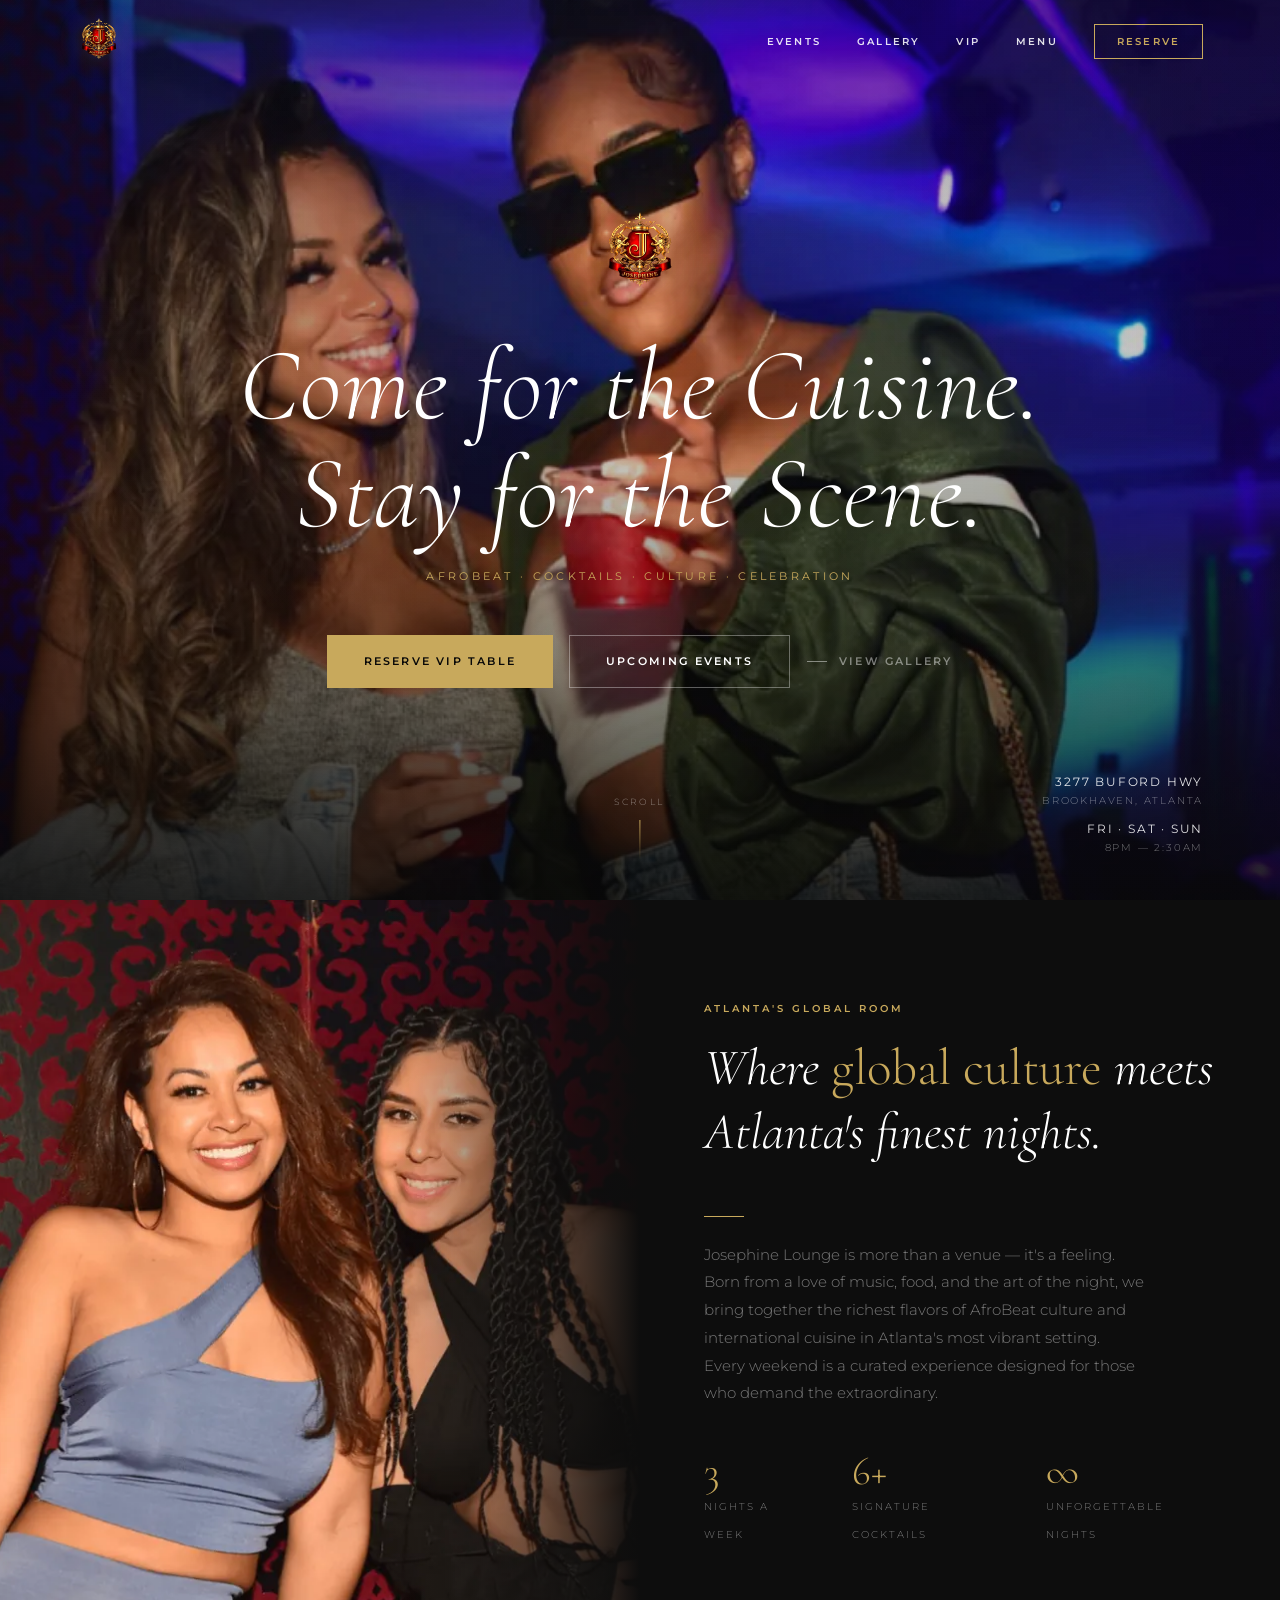
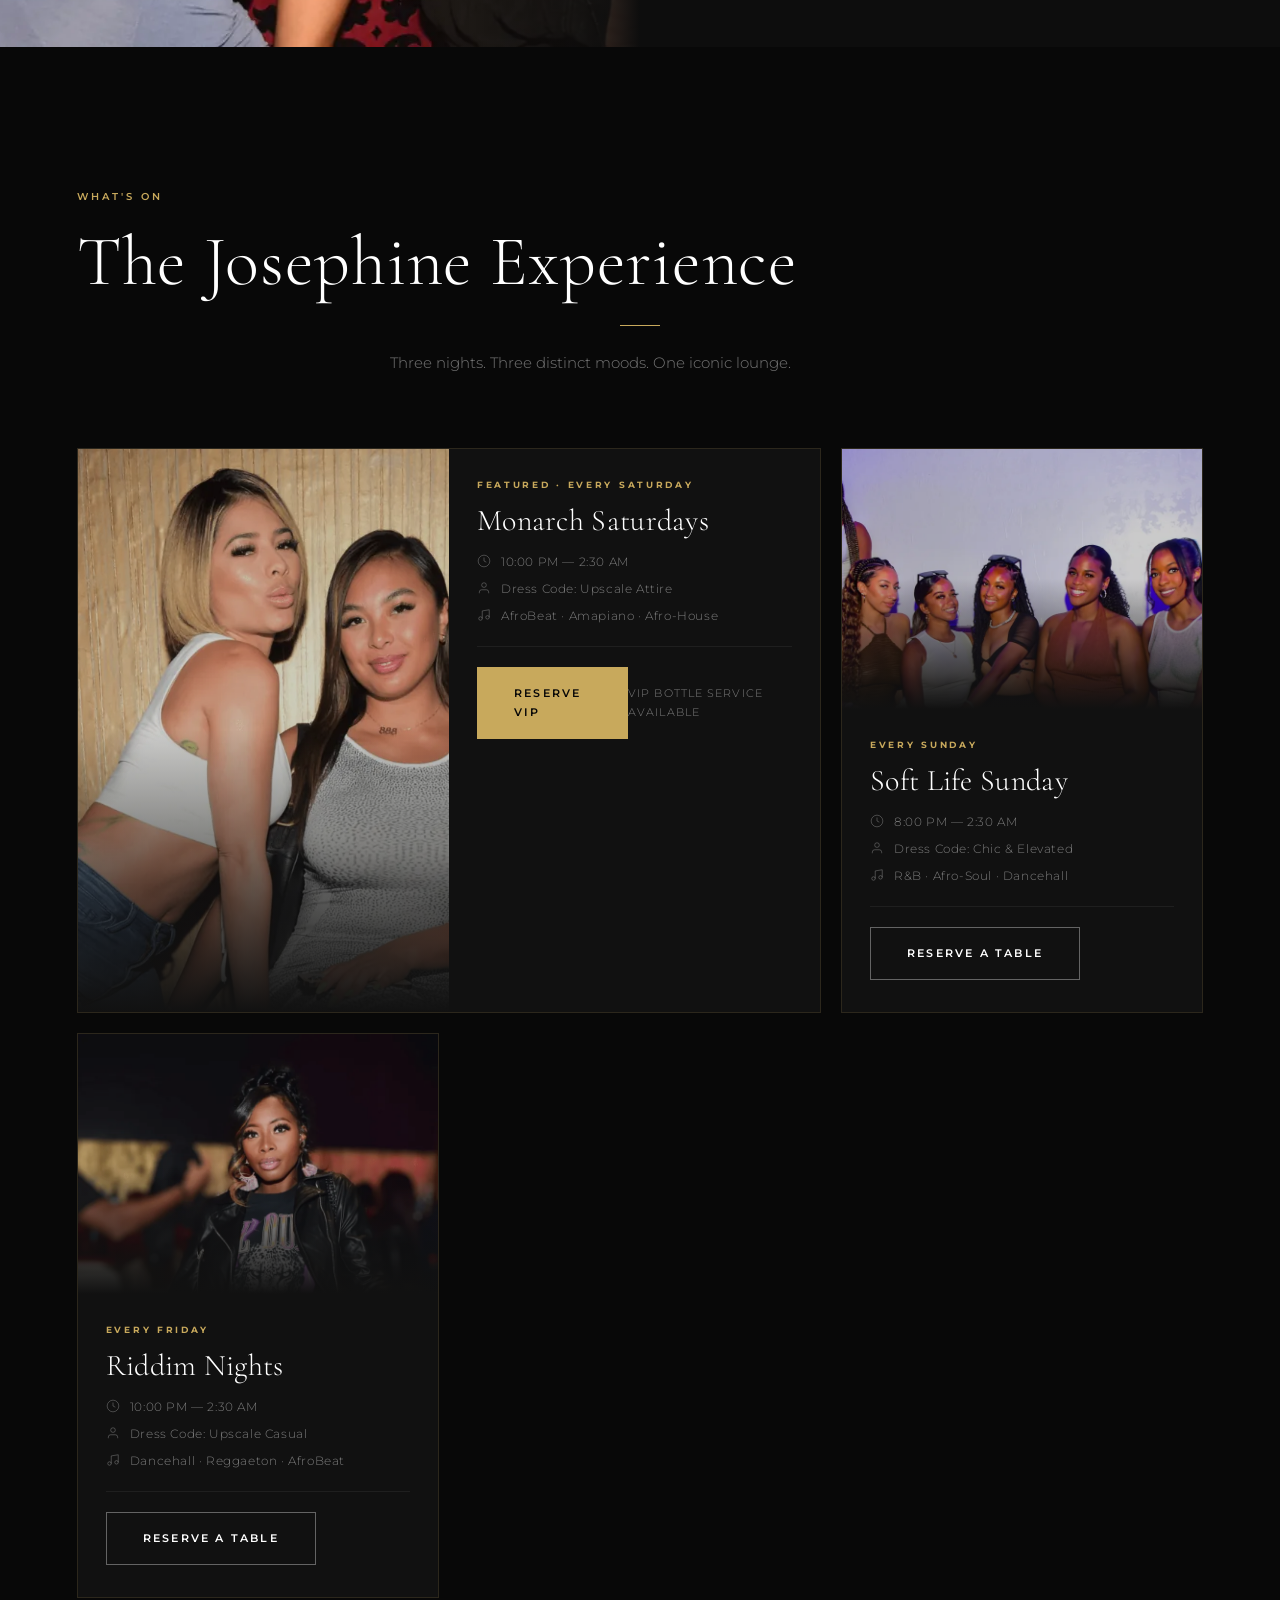
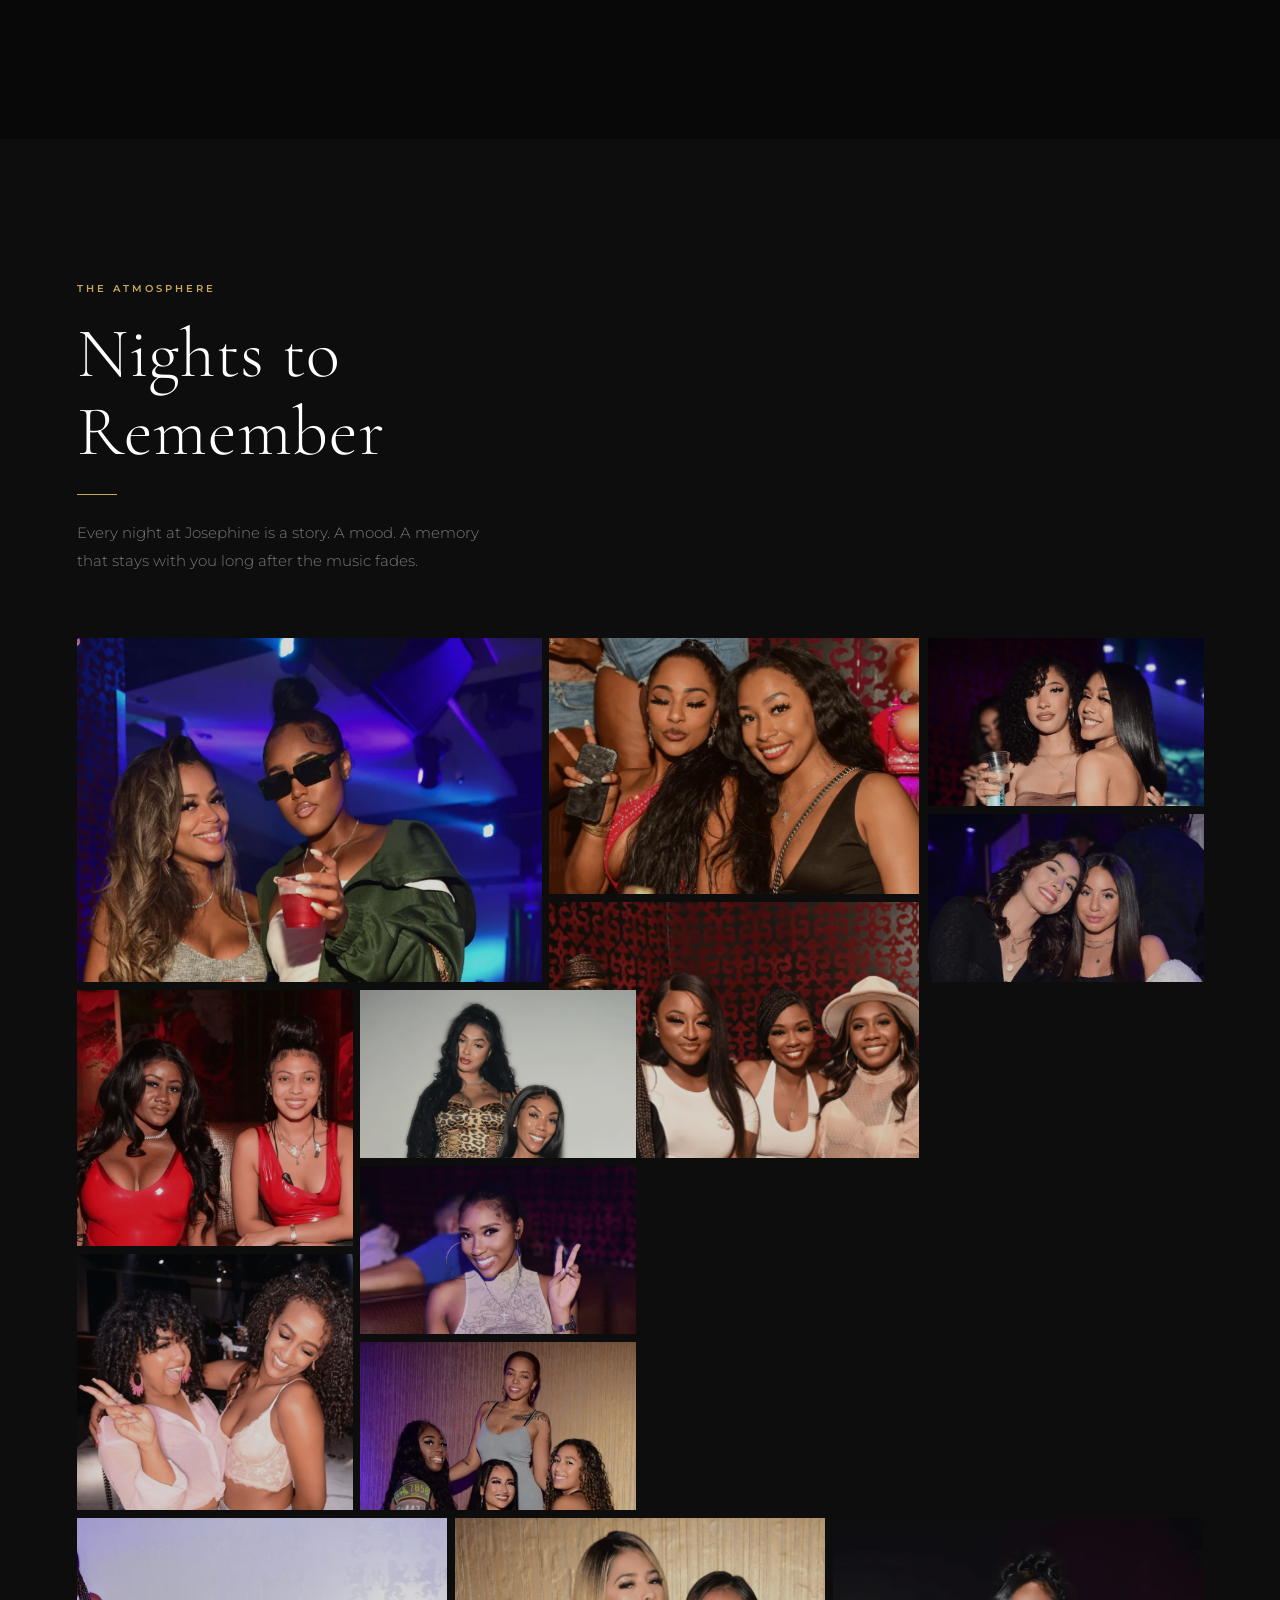
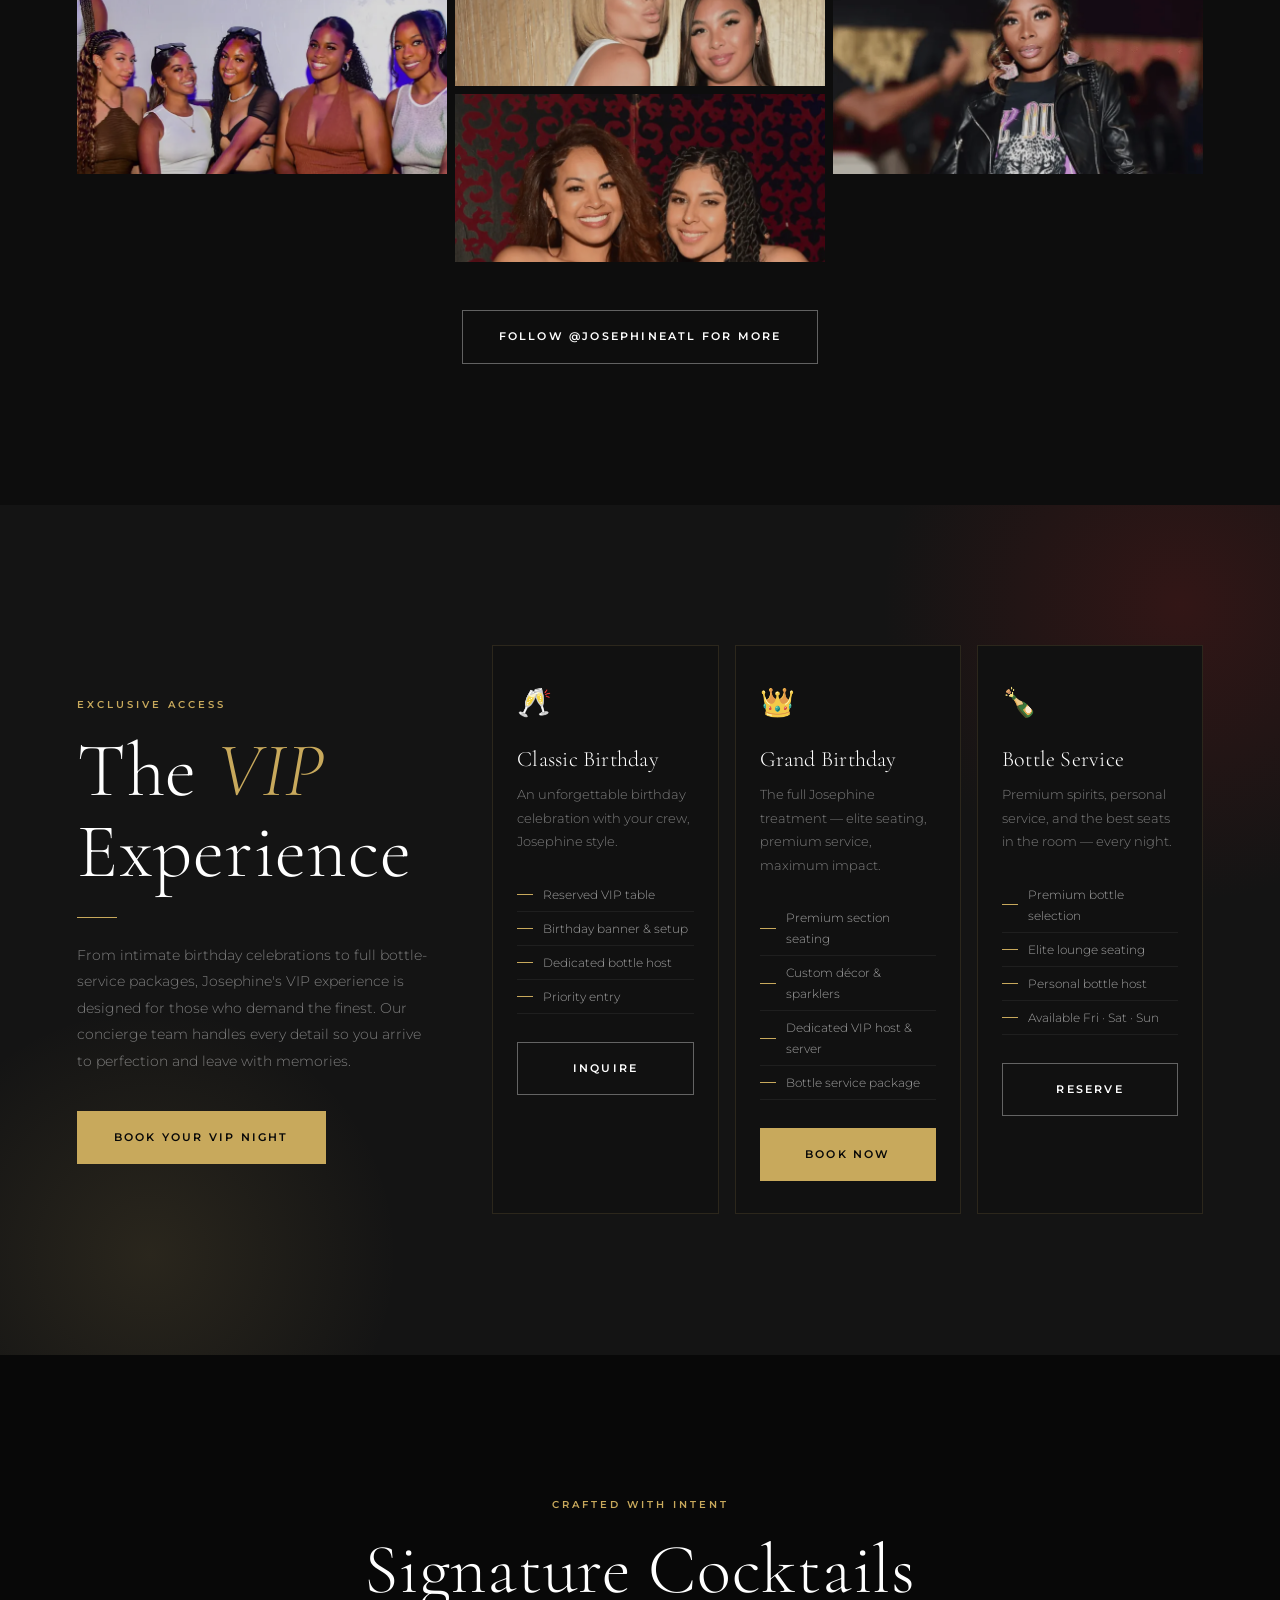
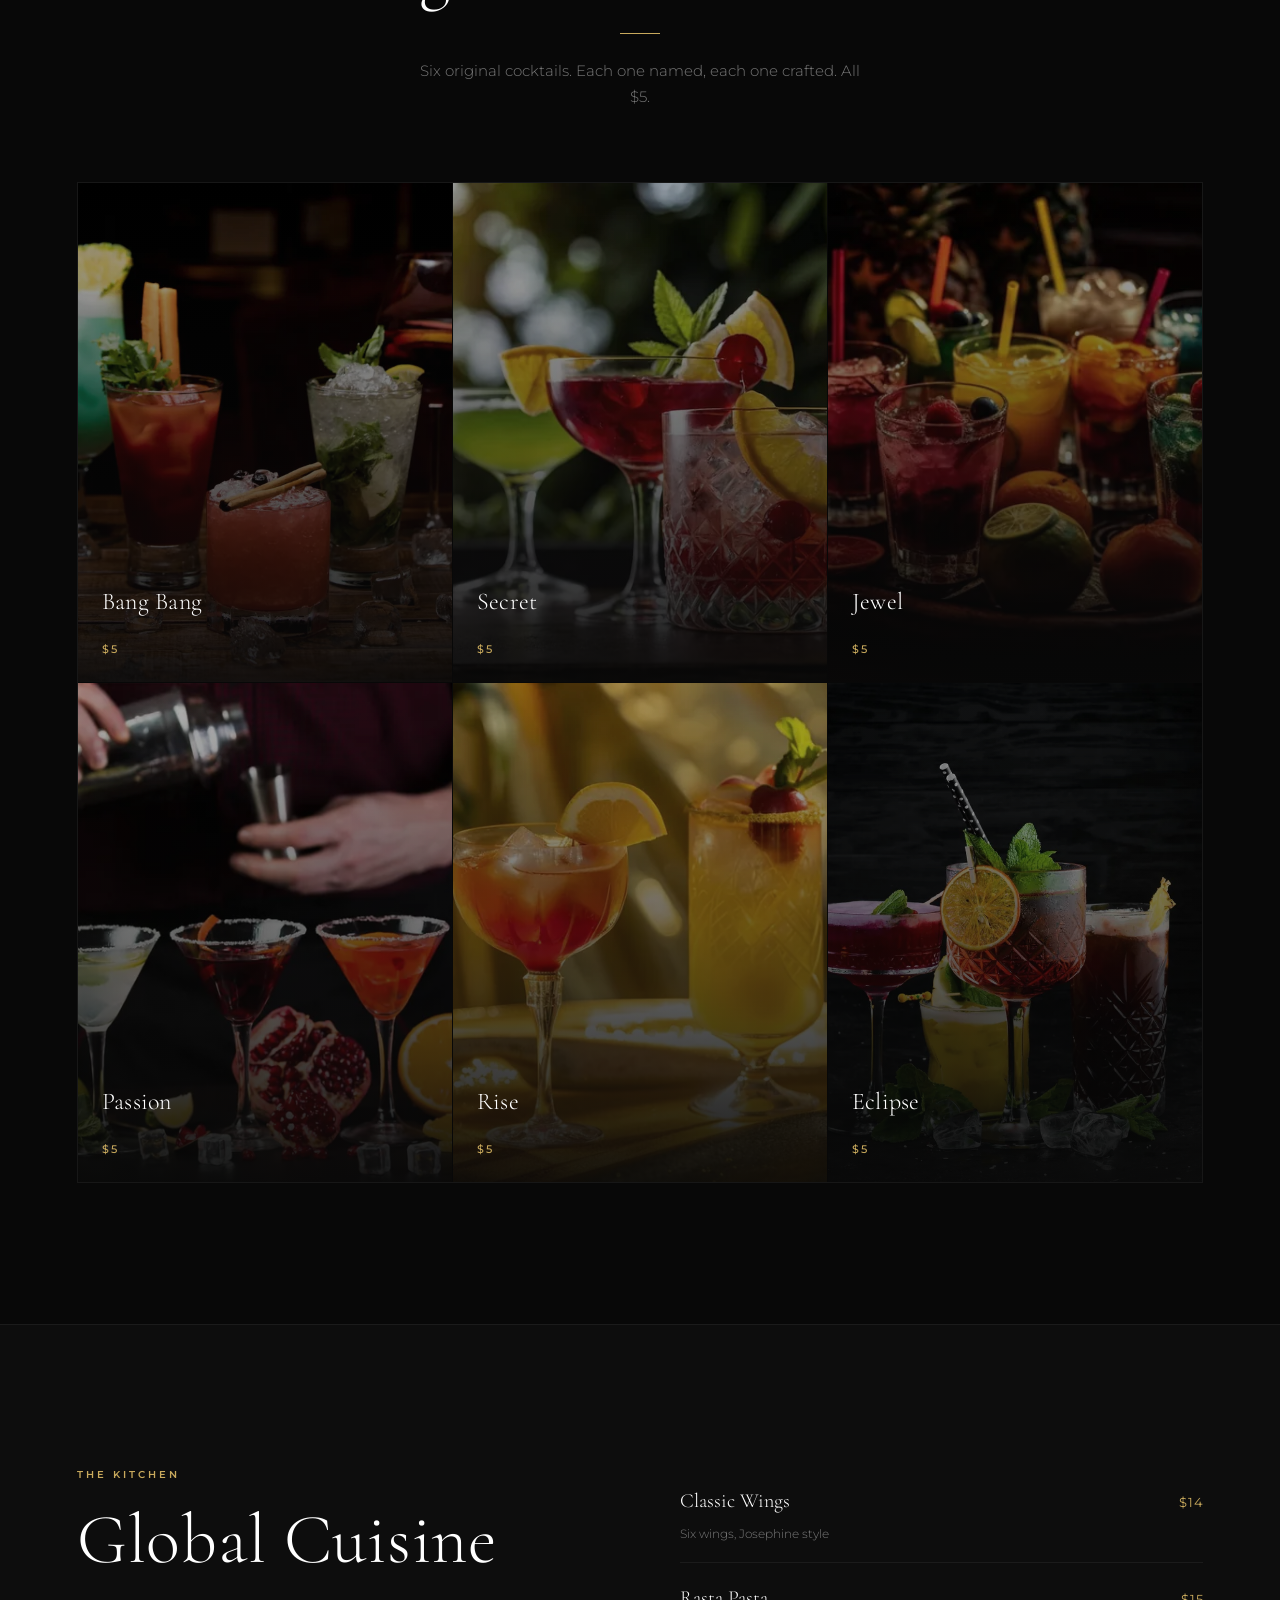
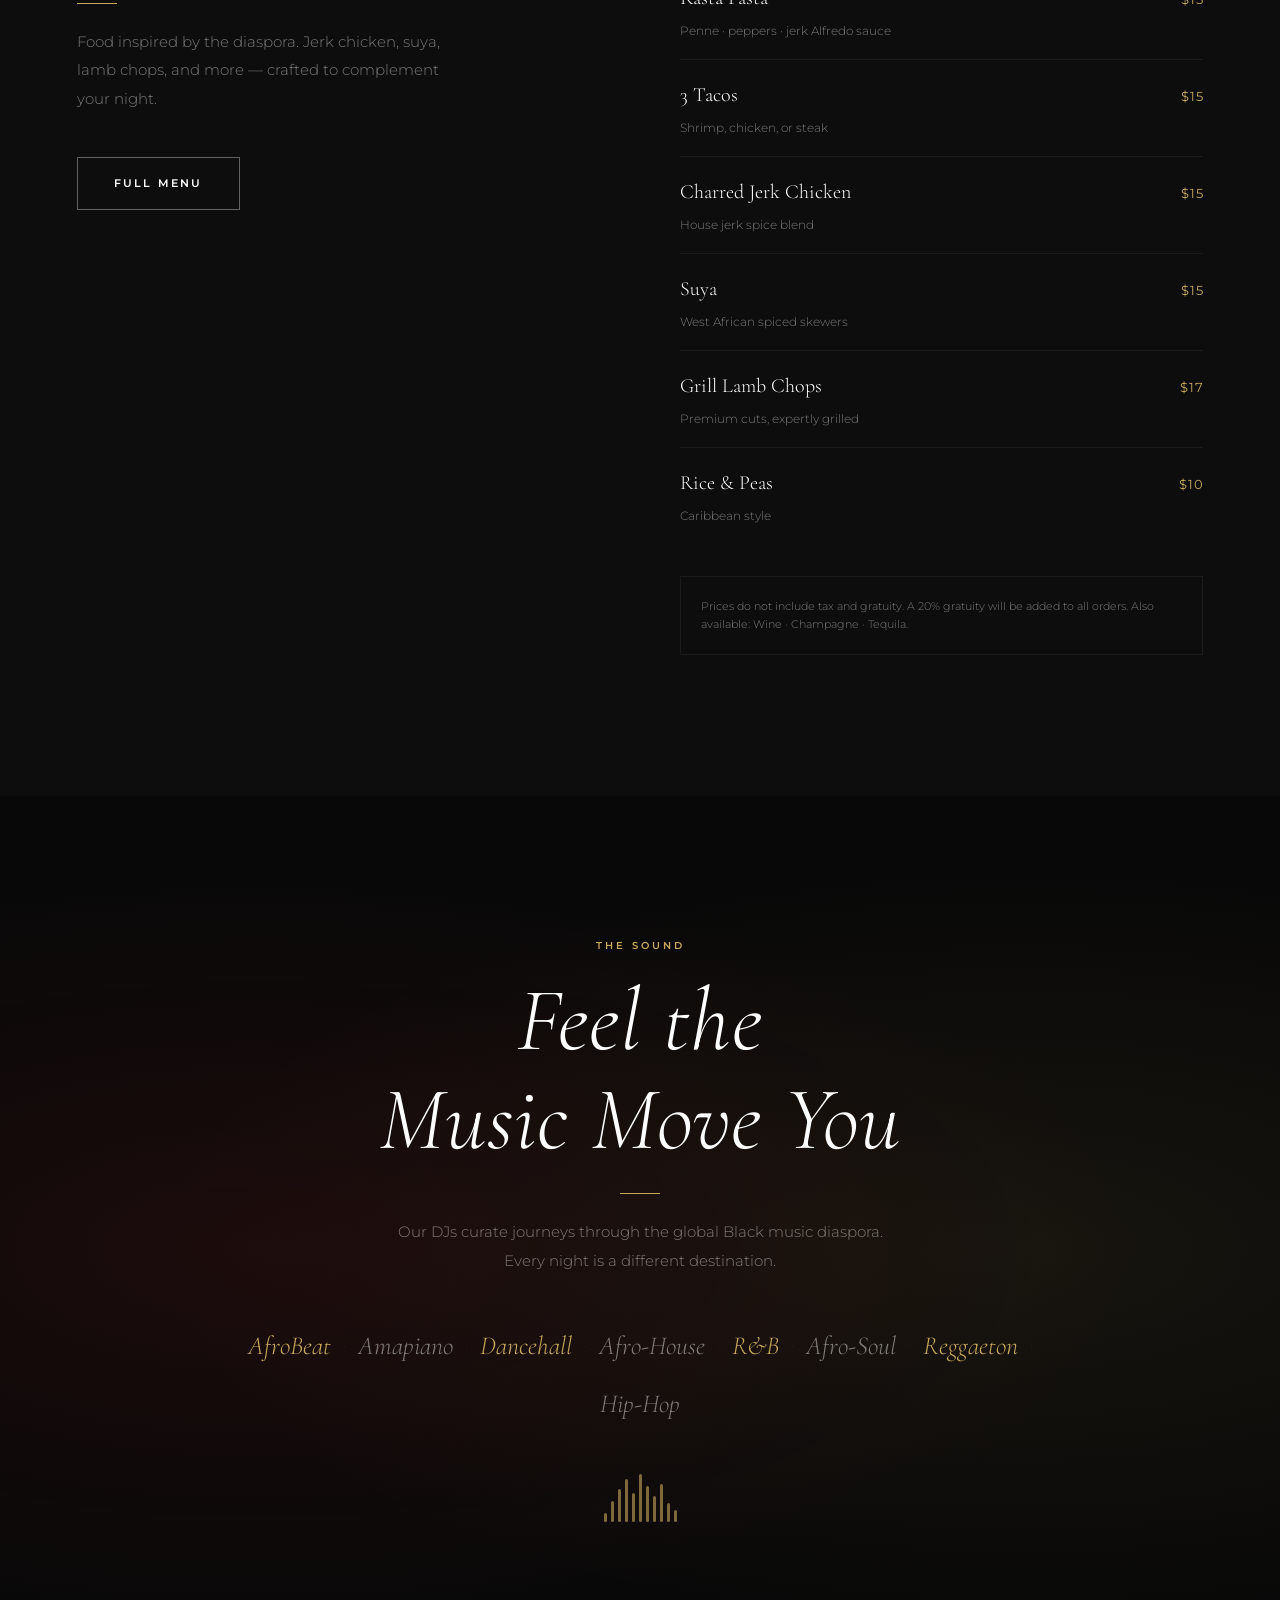
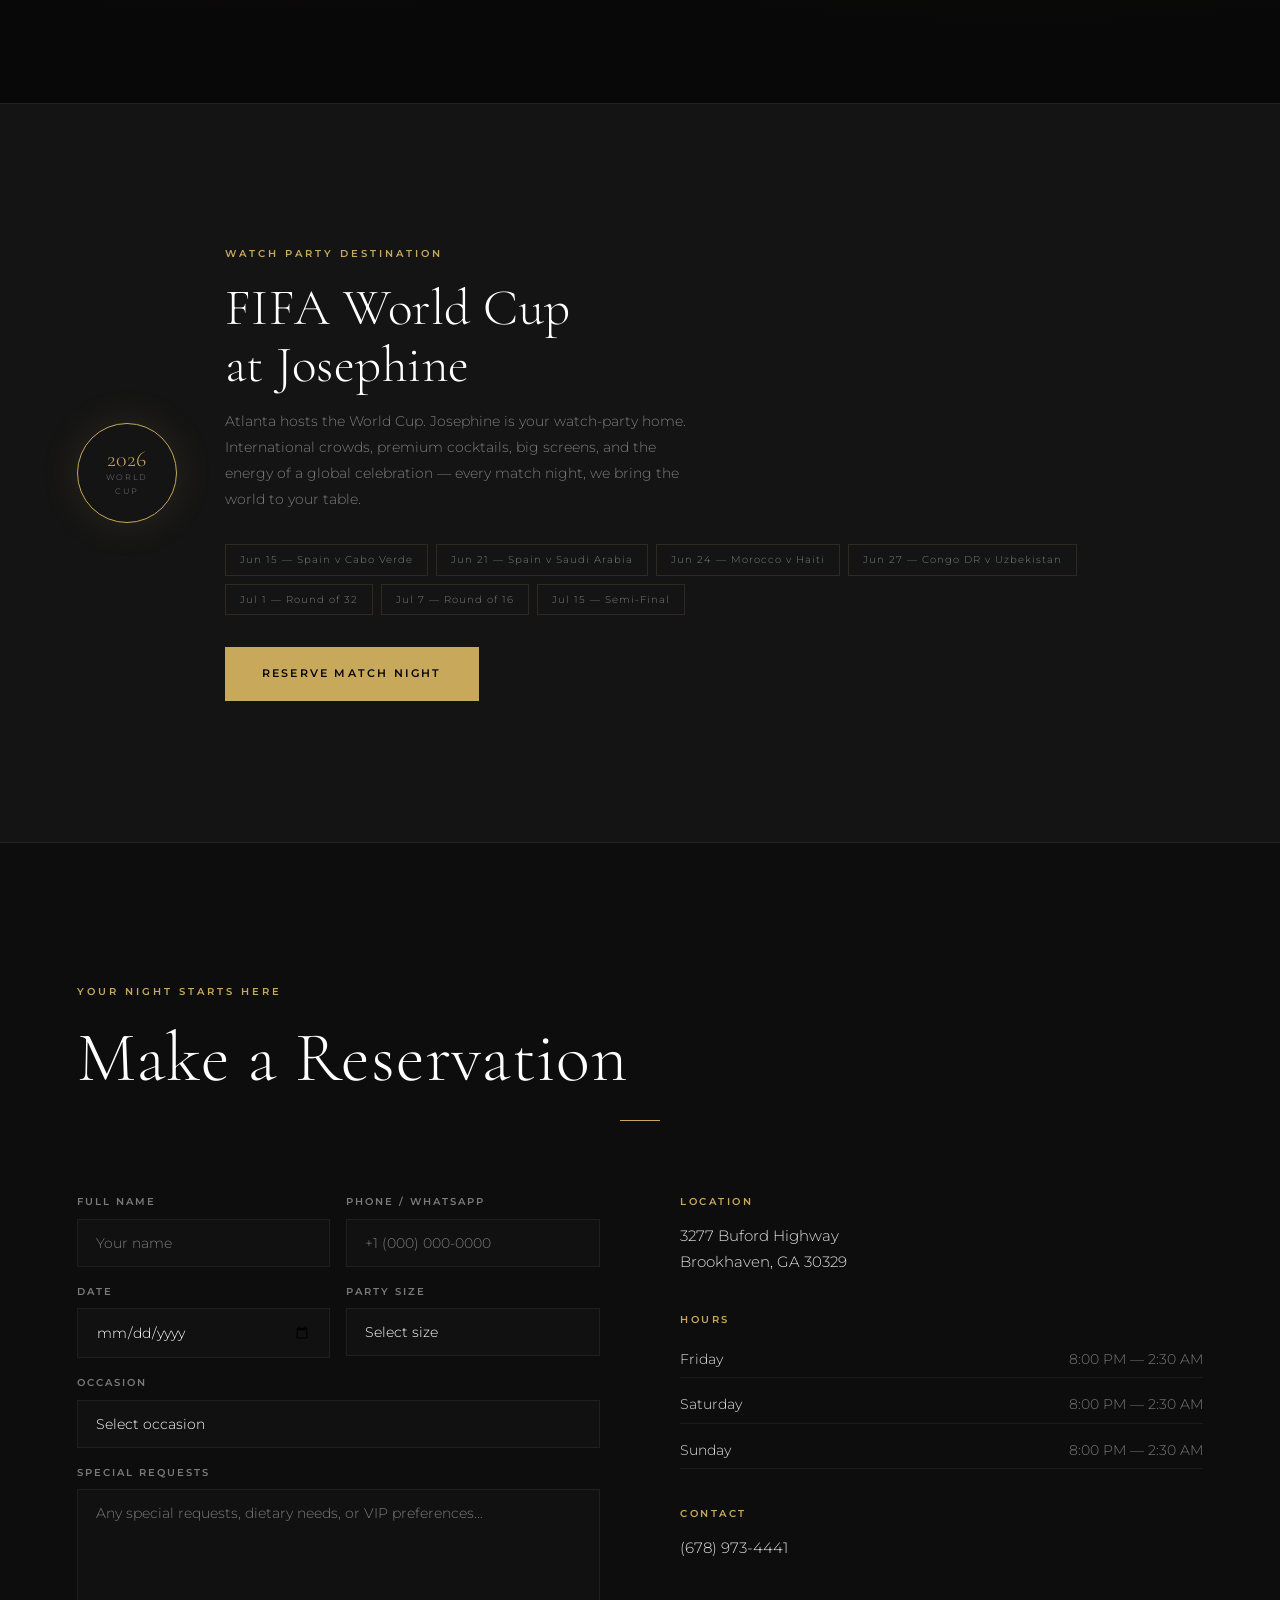
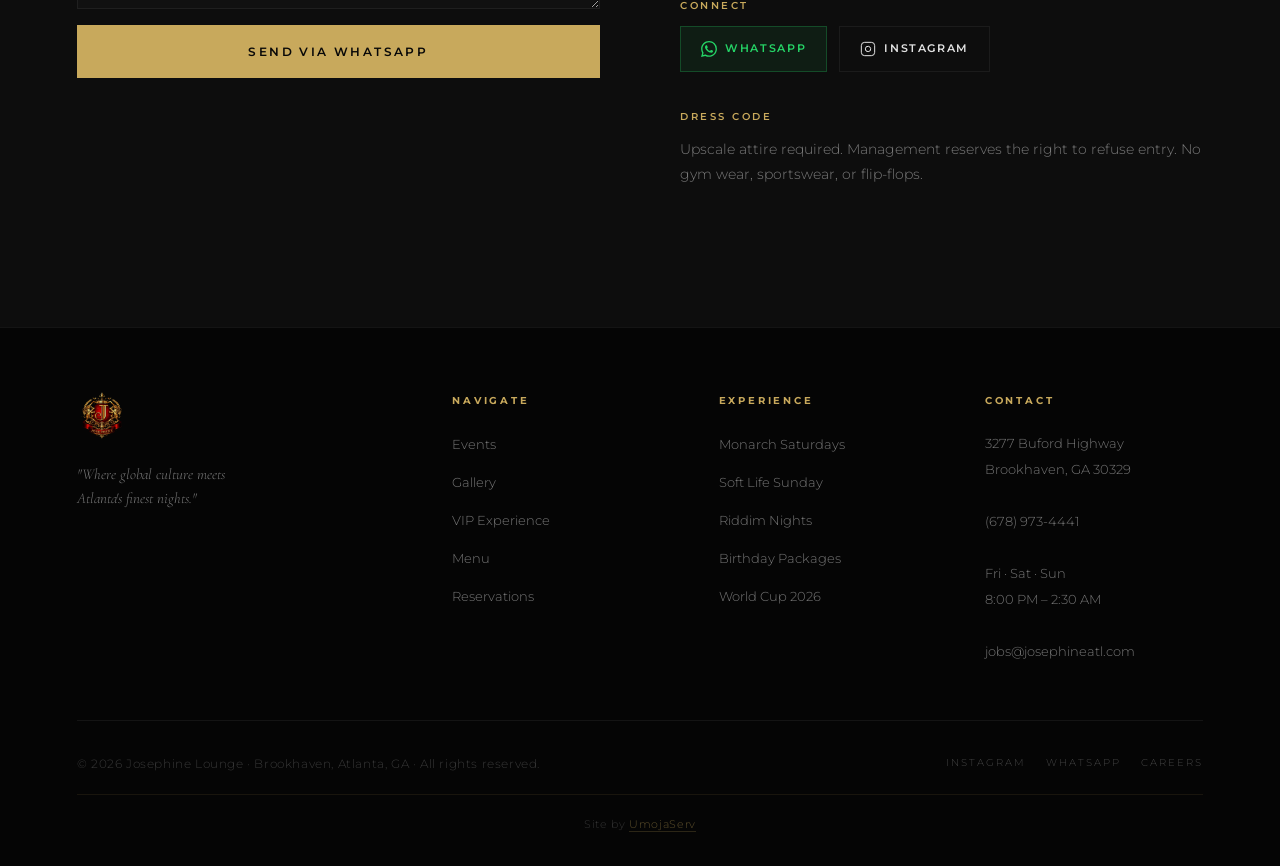
==== index.html @ 9344339c "Add files via upload" ====
<!DOCTYPE html>
<html lang="en">
<head>
  <meta charset="UTF-8">
  <meta name="viewport" content="width=device-width, initial-scale=1.0, viewport-fit=cover">
  <meta name="theme-color" content="#080808">
  <meta name="robots" content="index, follow">
  <meta name="description" content="Josephine Lounge — Atlanta's global nightlife lounge. AfroBeat, cuisine, premium cocktails, VIP bottle service and unforgettable celebrations in Brookhaven, GA. Open Fri–Sun 8PM.">
  <meta name="keywords" content="Josephine Lounge, Atlanta nightlife, AfroBeat lounge, Brookhaven GA, VIP bottle service, Atlanta club, Afrobeats Atlanta">

  <!-- Canonical -->
  <link rel="canonical" href="https://josephineatl.com/">

  <!-- Open Graph -->
  <meta property="og:type"        content="website">
  <meta property="og:url"         content="https://josephineatl.com/">
  <meta property="og:title"       content="Josephine Lounge — Atlanta's Global Nightlife Lounge">
  <meta property="og:description" content="Cuisine. Cocktails. Culture. Celebration. Every Friday, Saturday & Sunday in Brookhaven, Atlanta. Reserve your VIP table now.">
  <meta property="og:image"       content="https://josephineatl.com/assets/images/webp/Josephine-Lounge-20.webp">
  <meta property="og:locale"      content="en_US">
  <meta property="og:site_name"   content="Josephine Lounge">

  <!-- Twitter Card -->
  <meta name="twitter:card"        content="summary_large_image">
  <meta name="twitter:title"       content="Josephine Lounge — Atlanta's Global Nightlife Lounge">
  <meta name="twitter:description" content="AfroBeat. Cocktails. Culture. VIP. Every weekend in Brookhaven, Atlanta.">
  <meta name="twitter:image"       content="https://josephineatl.com/assets/images/webp/Josephine-Lounge-20.webp">

  <title>Josephine Lounge — Atlanta's Global Nightlife Lounge | AfroBeat · VIP · Brookhaven</title>

  <!-- ============================================================
       PHASE 3: CRITICAL CSS — inlined, zero render-block for hero
       ============================================================ -->
  <style>
    /* Design tokens + reset + nav + hero — above the fold only */
    :root{--black:#080808;--dark:#0d0d0d;--charcoal:#141414;--card:#111111;--border:rgba(200,169,92,.15);--border-dark:rgba(255,255,255,.06);--gold:#C8A95C;--gold-light:#D4BF7A;--gold-dim:rgba(200,169,92,.12);--gold-glow:rgba(200,169,92,.25);--champagne:#D4AF7A;--cream:#F0E6D3;--burgundy:#6B1A1A;--deep-red:rgba(107,26,26,.35);--white:#fff;--off-white:rgba(255,255,255,.88);--muted:rgba(255,255,255,.45);--subtle:rgba(255,255,255,.08);--font-serif:'Cormorant Garamond',Georgia,'Times New Roman',serif;--font-sans:'Montserrat',-apple-system,BlinkMacSystemFont,sans-serif;--ease:cubic-bezier(.25,.46,.45,.94);--ease-out:cubic-bezier(.16,1,.3,1);--nav-h:80px;--section-x:clamp(20px,6vw,80px)}
    *,*::before,*::after{box-sizing:border-box;margin:0;padding:0}
    html{scroll-behavior:smooth;scroll-padding-top:var(--nav-h)}
    body{background:var(--black);color:var(--white);font-family:var(--font-sans);font-weight:300;font-size:16px;line-height:1.75;overflow-x:hidden;-webkit-font-smoothing:antialiased;-moz-osx-font-smoothing:grayscale}
    img{display:block;max-width:100%;height:auto}
    a{color:inherit;text-decoration:none}
    ul{list-style:none}
    button{cursor:pointer;border:none;background:none;font-family:inherit}

    /* NAV */
    #nav{position:fixed;top:0;left:0;right:0;z-index:1000;transition:background .5s var(--ease),backdrop-filter .5s}
    #nav.scrolled{background:rgba(8,8,8,.92);backdrop-filter:blur(20px);-webkit-backdrop-filter:blur(20px);border-bottom:1px solid var(--border)}
    .nav-inner{display:flex;align-items:center;justify-content:space-between;height:var(--nav-h);padding:0 var(--section-x);max-width:1400px;margin:0 auto;width:100%}
    .nav-logo img{height:44px;width:auto;object-fit:contain;filter:brightness(1.1) drop-shadow(0 0 12px rgba(200,169,92,.2));transition:filter .3s}
    .nav-links{display:flex;align-items:center;gap:36px}
    .nav-links a{font-size:10px;font-weight:600;letter-spacing:.22em;text-transform:uppercase;color:var(--off-white);transition:color .3s;position:relative}
    .nav-links a::after{content:'';position:absolute;bottom:-4px;left:0;width:0;height:1px;background:var(--gold);transition:width .35s var(--ease)}
    .nav-links a:hover{color:var(--gold)}
    .nav-links a:hover::after{width:100%}
    .nav-links .nav-cta{background:transparent;border:1px solid var(--gold);color:var(--gold);padding:10px 22px;font-size:10px;transition:all .35s var(--ease)}
    .nav-links .nav-cta::after{display:none}
    .nav-links .nav-cta:hover{background:var(--gold);color:var(--black)}
    .nav-toggle{display:none;flex-direction:column;gap:6px;padding:4px;min-width:44px;min-height:44px;align-items:center;justify-content:center}
    .nav-toggle span{display:block;width:24px;height:1px;background:var(--white);transition:all .35s var(--ease);transform-origin:center}
    .nav-toggle.active span:nth-child(1){transform:translateY(7px) rotate(45deg)}
    .nav-toggle.active span:nth-child(2){opacity:0;transform:scaleX(0)}
    .nav-toggle.active span:nth-child(3){transform:translateY(-7px) rotate(-45deg)}

    /* MOBILE MENU */
    .mobile-menu{position:fixed;inset:0;background:rgba(8,8,8,.97);backdrop-filter:blur(20px);-webkit-backdrop-filter:blur(20px);z-index:999;display:flex;flex-direction:column;align-items:center;justify-content:center;opacity:0;visibility:hidden;transition:all .45s var(--ease);overscroll-behavior:none}
    .mobile-menu.open{opacity:1;visibility:visible}
    .mobile-menu ul{display:flex;flex-direction:column;align-items:center;gap:32px}
    .mobile-menu a{font-family:var(--font-serif);font-size:clamp(32px,8vw,52px);font-weight:300;color:var(--off-white);letter-spacing:.04em;transition:color .3s;min-height:44px;display:flex;align-items:center}
    .mobile-menu a:hover{color:var(--gold)}
    .mobile-menu-cta{margin-top:48px;display:flex;flex-direction:column;align-items:center;gap:16px}
    .mobile-menu-info{font-size:11px;letter-spacing:.15em;color:var(--muted);text-transform:uppercase;text-align:center}

    /* HERO */
    #hero{position:relative;width:100%;height:100svh;min-height:600px;overflow:hidden;display:flex;align-items:center;justify-content:center}
    .hero-slides{position:absolute;inset:0}
    .hero-slide{position:absolute;inset:0;background-size:cover;background-position:center;opacity:0;transition:opacity 2.2s ease-in-out;will-change:opacity,transform;transform:scale(1.08);contain:strict}
    .hero-slide.active{opacity:1;animation:kenBurns 10s ease-out forwards}
    @keyframes kenBurns{0%{transform:scale(1.08)}100%{transform:scale(1)}}
    .hero-overlay{position:absolute;inset:0;background:linear-gradient(to bottom,rgba(8,8,8,.3) 0%,rgba(8,8,8,.1) 40%,rgba(8,8,8,.5) 75%,rgba(8,8,8,.85) 100%),linear-gradient(to right,rgba(8,8,8,.4),transparent 50%,rgba(8,8,8,.2));z-index:1}
    .hero-content{position:relative;z-index:2;text-align:center;padding:0 24px;max-width:900px}
    .hero-logo{height:80px;width:auto;margin:0 auto 40px;object-fit:contain;filter:brightness(1.15) drop-shadow(0 4px 30px rgba(200,169,92,.35));animation:fadeDown 1s var(--ease-out) .3s both}
    .hero-tagline{font-family:var(--font-serif);font-size:clamp(44px,8vw,110px);font-weight:300;font-style:italic;line-height:1.05;color:var(--white);margin-bottom:20px;animation:fadeUp 1s var(--ease-out) .55s both}
    .hero-sub{font-size:11px;font-weight:400;letter-spacing:.3em;text-transform:uppercase;color:var(--gold);margin-bottom:48px;animation:fadeUp 1s var(--ease-out) .75s both}
    .hero-ctas{display:flex;align-items:center;justify-content:center;gap:16px;flex-wrap:wrap;animation:fadeUp 1s var(--ease-out) .95s both}
    .hero-scroll{position:absolute;bottom:40px;left:50%;transform:translateX(-50%);z-index:2;display:flex;flex-direction:column;align-items:center;gap:10px;animation:fadeIn 1s var(--ease-out) 1.5s both}
    .hero-scroll span{font-size:9px;letter-spacing:.3em;text-transform:uppercase;color:var(--muted)}
    .scroll-line{width:1px;height:40px;background:linear-gradient(to bottom,var(--gold),transparent);animation:scrollPulse 2s ease-in-out infinite}
    .hero-badges{position:absolute;bottom:44px;right:var(--section-x);z-index:2;display:flex;flex-direction:column;gap:8px;text-align:right;animation:fadeIn 1s var(--ease-out) 1.8s both}
    .hero-badge{font-size:10px;letter-spacing:.18em;text-transform:uppercase;color:var(--muted)}
    .hero-badge strong{display:block;color:var(--off-white);font-weight:400;font-size:12px}

    /* BUTTONS */
    .btn{display:inline-flex;align-items:center;justify-content:center;font-family:var(--font-sans);font-size:11px;font-weight:600;letter-spacing:.2em;text-transform:uppercase;padding:16px 36px;border:1px solid transparent;transition:all .35s var(--ease);position:relative;overflow:hidden;min-height:44px}
    .btn-gold{background:var(--gold);color:var(--black);border-color:var(--gold)}
    .btn-gold:hover{background:var(--gold-light);border-color:var(--gold-light);transform:translateY(-1px);box-shadow:0 8px 30px rgba(200,169,92,.3)}
    .btn-outline{background:transparent;color:var(--white);border-color:rgba(255,255,255,.35)}
    .btn-outline:hover{border-color:var(--gold);color:var(--gold);transform:translateY(-1px)}
    .btn-ghost{background:transparent;color:var(--muted);border-color:transparent;padding-left:0;padding-right:0}
    .btn-ghost:hover{color:var(--white)}
    .btn-ghost::before{content:'';display:inline-block;width:20px;height:1px;background:currentColor;margin-right:12px;transition:width .35s var(--ease)}
    .btn-ghost:hover::before{width:30px}

    /* KEYFRAMES */
    @keyframes fadeUp{from{opacity:0;transform:translateY(24px)}to{opacity:1;transform:translateY(0)}}
    @keyframes fadeDown{from{opacity:0;transform:translateY(-16px)}to{opacity:1;transform:translateY(0)}}
    @keyframes fadeIn{from{opacity:0}to{opacity:1}}
    @keyframes scrollPulse{0%,100%{opacity:.4;transform:scaleY(1)}50%{opacity:1;transform:scaleY(1.15)}}

    /* REVEAL (prevents FOUC before JS loads) */
    .reveal,.reveal-left,.reveal-right,.reveal-scale{opacity:0}

    /* MOBILE NAV CRITICAL */
    @media(max-width:768px){
      :root{--nav-h:64px}
      .nav-links{display:none}
      .nav-toggle{display:flex}
      .nav-logo img{height:36px}
      .hero-logo{height:60px;margin-bottom:28px}
      .hero-ctas{flex-direction:column;align-items:stretch}
      .hero-ctas .btn{width:100%}
      .hero-badges{display:none}
    }
  </style>

  <!-- ============================================================
       PHASE 6: FONTS — trimmed to weights actually used
       Cormorant: 300 + 300italic only
       Montserrat: 300, 500, 600 only (dropped 200, 400, 700)
       ============================================================ -->
  <link rel="preconnect" href="https://fonts.googleapis.com">
  <link rel="preconnect" href="https://fonts.gstatic.com" crossorigin>
  <link rel="preload" as="style" href="https://fonts.googleapis.com/css2?family=Cormorant+Garamond:ital,wght@0,300;1,300&family=Montserrat:wght@300;500;600&display=swap">
  <link rel="stylesheet" href="https://fonts.googleapis.com/css2?family=Cormorant+Garamond:ital,wght@0,300;1,300&family=Montserrat:wght@300;500;600&display=swap" media="print" onload="this.media='all'">
  <noscript><link rel="stylesheet" href="https://fonts.googleapis.com/css2?family=Cormorant+Garamond:ital,wght@0,300;1,300&family=Montserrat:wght@300;500;600&display=swap"></noscript>

  <!-- ============================================================
       PHASE 3: FULL CSS — non-blocking via print trick
       ============================================================ -->
  <link rel="preload" as="style" href="assets/css/style.css">
  <link rel="stylesheet" href="assets/css/style.css" media="print" onload="this.media='all'">
  <noscript><link rel="stylesheet" href="assets/css/style.css"></noscript>

  <!-- ============================================================
       PHASE 2: PRELOADS — hero image 1 + logo (LCP critical)
       ============================================================ -->
  <link rel="preload" as="image" href="assets/images/webp/Josephine-Lounge-20.webp" fetchpriority="high">
  <link rel="preload" as="image" href="assets/logo/logo.webp" fetchpriority="high">

  <!-- ============================================================
       PHASE 8: SEO — LocalBusiness JSON-LD Structured Data
       ============================================================ -->
  <script type="application/ld+json">
  {
    "@context": "https://schema.org",
    "@type": "NightClub",
    "name": "Josephine Lounge",
    "url": "https://josephineatl.com",
    "logo": "https://josephineatl.com/assets/logo/logo.webp",
    "image": "https://josephineatl.com/assets/images/webp/Josephine-Lounge-20.webp",
    "description": "Atlanta's global nightlife lounge featuring AfroBeat, premium cocktails, VIP bottle service, and unforgettable celebrations in Brookhaven, GA.",
    "telephone": "+16789734441",
    "email": "info@josephineatl.com",
    "address": {
      "@type": "PostalAddress",
      "streetAddress": "3277 Buford Highway",
      "addressLocality": "Brookhaven",
      "addressRegion": "GA",
      "postalCode": "30329",
      "addressCountry": "US"
    },
    "geo": {
      "@type": "GeoCoordinates",
      "latitude": 33.8568,
      "longitude": -84.3318
    },
    "openingHoursSpecification": [
      {"@type":"OpeningHoursSpecification","dayOfWeek":"Friday","opens":"20:00","closes":"02:30"},
      {"@type":"OpeningHoursSpecification","dayOfWeek":"Saturday","opens":"20:00","closes":"02:30"},
      {"@type":"OpeningHoursSpecification","dayOfWeek":"Sunday","opens":"20:00","closes":"02:30"}
    ],
    "servesCuisine": ["African","Caribbean","American"],
    "priceRange": "$$",
    "sameAs": ["https://www.instagram.com/josephineatl"]
  }
  </script>
</head>
<body>

  <!-- ============================================================
       NAVIGATION
       ============================================================ -->
  <nav id="nav" role="navigation" aria-label="Main navigation">
    <div class="nav-inner">
      <a href="#hero" class="nav-logo" aria-label="Josephine Lounge — Home">
        <picture>
          <source srcset="assets/logo/logo.webp" type="image/webp">
          <img src="assets/logo/logo.png" alt="Josephine Lounge" width="44" height="44" decoding="async">
        </picture>
      </a>
      <ul class="nav-links" role="list">
        <li><a href="events.html">Events</a></li>
        <li><a href="#gallery">Gallery</a></li>
        <li><a href="#vip">VIP</a></li>
        <li><a href="#cocktails">Menu</a></li>
        <li><a href="#reservations" class="nav-cta">Reserve</a></li>
      </ul>
      <button class="nav-toggle" id="navToggle" aria-label="Open menu" aria-expanded="false" aria-controls="mobileMenu">
        <span aria-hidden="true"></span>
        <span aria-hidden="true"></span>
        <span aria-hidden="true"></span>
      </button>
    </div>
  </nav>

  <!-- Mobile Menu -->
  <div class="mobile-menu" id="mobileMenu" aria-hidden="true" role="dialog" aria-label="Navigation menu">
    <ul role="list">
      <li><a href="events.html" class="mobile-link">Events</a></li>
      <li><a href="#gallery" class="mobile-link">Gallery</a></li>
      <li><a href="#vip" class="mobile-link">VIP</a></li>
      <li><a href="#cocktails" class="mobile-link">Menu</a></li>
      <li><a href="#reservations" class="mobile-link">Reserve</a></li>
    </ul>
    <div class="mobile-menu-cta">
      <a href="tel:+16789734441" class="btn btn-outline">(678) 973-4441</a>
      <p class="mobile-menu-info">Fri – Sun &nbsp;·&nbsp; 8PM – 2:30AM</p>
    </div>
  </div>

  <!-- ============================================================
       HERO — slide 1 as CSS bg (preloaded), slides 2-4 via data-bg
       ============================================================ -->
  <section id="hero" aria-label="Welcome to Josephine Lounge">
    <div class="hero-slides" id="heroSlides">
      <!-- Slide 1: active + preloaded — this is the LCP element -->
      <div class="hero-slide active" style="background-image:url('assets/images/webp/Josephine-Lounge-20.webp')" role="img" aria-label="Josephine Lounge nightlife atmosphere"></div>
      <!-- Slides 2-4: background set by JS after load — browser won't pre-fetch -->
      <div class="hero-slide" data-bg="assets/images/webp/Josephine-Lounge-21.webp" aria-hidden="true"></div>
      <div class="hero-slide" data-bg="assets/images/webp/8.7.22-1-1.webp" aria-hidden="true"></div>
      <div class="hero-slide" data-bg="assets/images/webp/Josephine-Lounge-27.webp" aria-hidden="true"></div>
    </div>
    <div class="hero-overlay" aria-hidden="true"></div>

    <div class="hero-content">
      <picture>
        <source srcset="assets/logo/logo.webp" type="image/webp">
        <img src="assets/logo/logo.png" alt="Josephine Lounge crest" class="hero-logo" width="80" height="80" fetchpriority="high" decoding="sync">
      </picture>
      <h1 class="hero-tagline">Come for the Cuisine.<br>Stay for the Scene.</h1>
      <p class="hero-sub">AfroBeat · Cocktails · Culture · Celebration</p>
      <div class="hero-ctas">
        <a href="#reservations" class="btn btn-gold">Reserve VIP Table</a>
        <a href="events.html" class="btn btn-outline">Upcoming Events</a>
        <a href="#gallery" class="btn btn-ghost">View Gallery</a>
      </div>
    </div>

    <!-- Background Audio — preload="none" until user interacts -->
    <audio id="bgAudio" loop preload="none">
      <source src="assets/audio/Rema Fun.m4a" type="audio/mp4">
    </audio>

    <div class="hero-scroll" aria-hidden="true">
      <span>Scroll</span>
      <div class="scroll-line"></div>
    </div>

    <div class="hero-badges" aria-hidden="true">
      <div class="hero-badge">
        <strong>3277 Buford Hwy</strong>
        Brookhaven, Atlanta
      </div>
      <div class="hero-badge">
        <strong>Fri · Sat · Sun</strong>
        8PM — 2:30AM
      </div>
    </div>
  </section>

  <!-- ============================================================
       MANIFESTO
       ============================================================ -->
  <section id="manifesto" aria-label="About Josephine Lounge">
    <div class="manifesto-inner">
      <div class="manifesto-image reveal-left">
        <picture>
          <source srcset="assets/images/webp/Josephine-Lounge-8.webp" type="image/webp">
          <img src="assets/images/Josephine-Lounge-8.png" alt="Josephine Lounge atmosphere — guests enjoying a premium nightlife experience" loading="lazy" decoding="async" width="750" height="750">
        </picture>
        <div class="manifesto-image-overlay" aria-hidden="true"></div>
      </div>
      <div class="manifesto-text reveal-right">
        <span class="eyebrow">Atlanta's Global Room</span>
        <p class="manifesto-quote">Where <em>global culture</em> meets<br>Atlanta's finest nights.</p>
        <span class="gold-line left" aria-hidden="true"></span>
        <p class="manifesto-body">
          Josephine Lounge is more than a venue — it's a feeling. Born from a love of music, food, and the art of the night, we bring together the richest flavors of AfroBeat culture and international cuisine in Atlanta's most vibrant setting. Every weekend is a curated experience designed for those who demand the extraordinary.
        </p>
        <div class="manifesto-stats" data-stagger>
          <div class="reveal">
            <span class="stat-num">3</span>
            <span class="stat-label">Nights a week</span>
          </div>
          <div class="reveal">
            <span class="stat-num">6+</span>
            <span class="stat-label">Signature cocktails</span>
          </div>
          <div class="reveal">
            <span class="stat-num">∞</span>
            <span class="stat-label">Unforgettable nights</span>
          </div>
        </div>
      </div>
    </div>
  </section>

  <!-- ============================================================
       EVENTS
       ============================================================ -->
  <section id="events" class="section-pad" aria-label="Upcoming events">
    <div class="container">
      <div class="section-header reveal">
        <span class="eyebrow">What's On</span>
        <h2>The Josephine Experience</h2>
        <span class="gold-line" aria-hidden="true"></span>
        <p style="max-width:500px;margin:0 auto;font-size:15px;color:var(--muted);">Three nights. Three distinct moods. One iconic lounge.</p>
      </div>

      <div class="events-grid">
        <!-- Featured: Monarch Saturdays -->
        <article class="event-card featured reveal">
          <div class="event-card-image">
            <picture>
              <source srcset="assets/images/webp/Josephine-Lounge-3-5.webp" type="image/webp">
              <img src="assets/images/Josephine-Lounge-3-5.png" alt="Monarch Saturdays at Josephine Lounge — AfroBeat night" loading="lazy" decoding="async" width="750" height="750">
            </picture>
          </div>
          <div class="event-card-body">
            <p class="event-type">Featured · Every Saturday</p>
            <h3 class="event-title">Monarch Saturdays</h3>
            <div class="event-detail">
              <svg width="14" height="14" viewBox="0 0 24 24" fill="none" stroke="currentColor" stroke-width="1.5" aria-hidden="true"><circle cx="12" cy="12" r="10"/><path d="M12 6v6l4 2"/></svg>
              10:00 PM — 2:30 AM
            </div>
            <div class="event-detail">
              <svg width="14" height="14" viewBox="0 0 24 24" fill="none" stroke="currentColor" stroke-width="1.5" aria-hidden="true"><path d="M20 21v-2a4 4 0 0 0-4-4H8a4 4 0 0 0-4 4v2"/><circle cx="12" cy="7" r="4"/></svg>
              Dress Code: Upscale Attire
            </div>
            <div class="event-detail">
              <svg width="14" height="14" viewBox="0 0 24 24" fill="none" stroke="currentColor" stroke-width="1.5" aria-hidden="true"><path d="M9 18V5l12-2v13"/><circle cx="6" cy="18" r="3"/><circle cx="18" cy="16" r="3"/></svg>
              AfroBeat · Amapiano · Afro-House
            </div>
            <div class="event-divider" aria-hidden="true"></div>
            <div class="event-cta">
              <a href="#reservations" class="btn btn-gold">Reserve VIP</a>
              <span style="font-size:11px;color:var(--muted);letter-spacing:.1em;">VIP BOTTLE SERVICE AVAILABLE</span>
            </div>
          </div>
        </article>

        <!-- Soft Life Sunday -->
        <article class="event-card reveal" style="transition-delay:.1s">
          <div class="event-card-image">
            <picture>
              <source srcset="assets/images/webp/Josephine-Lounge-1-5.webp" type="image/webp">
              <img src="assets/images/Josephine-Lounge-1-5.png" alt="Soft Life Sunday at Josephine Lounge" loading="lazy" decoding="async" width="750" height="750">
            </picture>
          </div>
          <div class="event-card-body">
            <p class="event-type">Every Sunday</p>
            <h3 class="event-title">Soft Life Sunday</h3>
            <div class="event-detail">
              <svg width="14" height="14" viewBox="0 0 24 24" fill="none" stroke="currentColor" stroke-width="1.5" aria-hidden="true"><circle cx="12" cy="12" r="10"/><path d="M12 6v6l4 2"/></svg>
              8:00 PM — 2:30 AM
            </div>
            <div class="event-detail">
              <svg width="14" height="14" viewBox="0 0 24 24" fill="none" stroke="currentColor" stroke-width="1.5" aria-hidden="true"><path d="M20 21v-2a4 4 0 0 0-4-4H8a4 4 0 0 0-4 4v2"/><circle cx="12" cy="7" r="4"/></svg>
              Dress Code: Chic &amp; Elevated
            </div>
            <div class="event-detail">
              <svg width="14" height="14" viewBox="0 0 24 24" fill="none" stroke="currentColor" stroke-width="1.5" aria-hidden="true"><path d="M9 18V5l12-2v13"/><circle cx="6" cy="18" r="3"/><circle cx="18" cy="16" r="3"/></svg>
              R&amp;B · Afro-Soul · Dancehall
            </div>
            <div class="event-divider" aria-hidden="true"></div>
            <a href="#reservations" class="btn btn-outline">Reserve a Table</a>
          </div>
        </article>

        <!-- Riddim Nights -->
        <article class="event-card reveal" style="transition-delay:.2s">
          <div class="event-card-image">
            <picture>
              <source srcset="assets/images/webp/11.27.22-15.webp" type="image/webp">
              <img src="assets/images/11.27.22-15.png" alt="Riddim Nights at Josephine Lounge — Dancehall and Reggaeton" loading="lazy" decoding="async" width="750" height="750">
            </picture>
          </div>
          <div class="event-card-body">
            <p class="event-type">Every Friday</p>
            <h3 class="event-title">Riddim Nights</h3>
            <div class="event-detail">
              <svg width="14" height="14" viewBox="0 0 24 24" fill="none" stroke="currentColor" stroke-width="1.5" aria-hidden="true"><circle cx="12" cy="12" r="10"/><path d="M12 6v6l4 2"/></svg>
              10:00 PM — 2:30 AM
            </div>
            <div class="event-detail">
              <svg width="14" height="14" viewBox="0 0 24 24" fill="none" stroke="currentColor" stroke-width="1.5" aria-hidden="true"><path d="M20 21v-2a4 4 0 0 0-4-4H8a4 4 0 0 0-4 4v2"/><circle cx="12" cy="7" r="4"/></svg>
              Dress Code: Upscale Casual
            </div>
            <div class="event-detail">
              <svg width="14" height="14" viewBox="0 0 24 24" fill="none" stroke="currentColor" stroke-width="1.5" aria-hidden="true"><path d="M9 18V5l12-2v13"/><circle cx="6" cy="18" r="3"/><circle cx="18" cy="16" r="3"/></svg>
              Dancehall · Reggaeton · AfroBeat
            </div>
            <div class="event-divider" aria-hidden="true"></div>
            <a href="#reservations" class="btn btn-outline">Reserve a Table</a>
          </div>
        </article>
      </div>
    </div>
  </section>

  <!-- ============================================================
       GALLERY
       ============================================================ -->
  <section id="gallery" class="section-pad" aria-label="Photo gallery">
    <div class="container">
      <div class="gallery-intro reveal">
        <span class="eyebrow">The Atmosphere</span>
        <h2>Nights to Remember</h2>
        <span class="gold-line left" aria-hidden="true"></span>
        <p style="font-size:15px;color:var(--muted);max-width:420px;line-height:1.85;">Every night at Josephine is a story. A mood. A memory that stays with you long after the music fades.</p>
      </div>

      <div class="gallery-grid" role="list">
        <div class="g-item reveal" role="listitem"><picture><source srcset="assets/images/webp/Josephine-Lounge-20.webp" type="image/webp"><img src="assets/images/Josephine-Lounge-20.png" alt="Josephine Lounge nightlife" loading="lazy" decoding="async" width="750" height="750"></picture></div>
        <div class="g-item reveal" role="listitem"><picture><source srcset="assets/images/webp/Josephine-Lounge-21.webp" type="image/webp"><img src="assets/images/Josephine-Lounge-21.png" alt="Josephine Lounge crowd" loading="lazy" decoding="async" width="750" height="750"></picture></div>
        <div class="g-item reveal" role="listitem"><picture><source srcset="assets/images/webp/8.7.22-1-1.webp" type="image/webp"><img src="assets/images/8.7.22-1-1.png" alt="Josephine Lounge event night" loading="lazy" decoding="async" width="750" height="750"></picture></div>
        <div class="g-item reveal" role="listitem"><picture><source srcset="assets/images/webp/Josephine-Lounge-27.webp" type="image/webp"><img src="assets/images/Josephine-Lounge-27.png" alt="Josephine Lounge atmosphere" loading="lazy" decoding="async" width="750" height="750"></picture></div>
        <div class="g-item reveal" role="listitem"><picture><source srcset="assets/images/webp/Josephine-Lounge-1-2.webp" type="image/webp"><img src="assets/images/Josephine-Lounge-1-2.png" alt="Josephine Lounge VIP section" loading="lazy" decoding="async" width="750" height="750"></picture></div>
        <div class="g-item reveal" role="listitem"><picture><source srcset="assets/images/webp/10.16.22.webp" type="image/webp"><img src="assets/images/10.16.22.png" alt="Josephine Lounge October event" loading="lazy" decoding="async" width="750" height="750"></picture></div>
        <div class="g-item reveal" role="listitem"><picture><source srcset="assets/images/webp/11.27.22-16.webp" type="image/webp"><img src="assets/images/11.27.22-16.png" alt="Josephine Lounge November event" loading="lazy" decoding="async" width="750" height="750"></picture></div>
        <div class="g-item reveal" role="listitem"><picture><source srcset="assets/images/webp/Josephine-Lounge-1-9.webp" type="image/webp"><img src="assets/images/Josephine-Lounge-1-9.png" alt="Josephine Lounge scene" loading="lazy" decoding="async" width="750" height="750"></picture></div>
        <div class="g-item reveal" role="listitem"><picture><source srcset="assets/images/webp/8.7.22-2.webp" type="image/webp"><img src="assets/images/8.7.22-2.png" alt="Josephine Lounge August event" loading="lazy" decoding="async" width="750" height="750"></picture></div>
        <div class="g-item reveal" role="listitem"><picture><source srcset="assets/images/webp/11.27.22-24.webp" type="image/webp"><img src="assets/images/11.27.22-24.png" alt="Josephine Lounge celebration" loading="lazy" decoding="async" width="750" height="750"></picture></div>
        <div class="g-item reveal" role="listitem"><picture><source srcset="assets/images/webp/Josephine-Lounge-2-3.webp" type="image/webp"><img src="assets/images/Josephine-Lounge-2-3.png" alt="Josephine Lounge lounge area" loading="lazy" decoding="async" width="750" height="750"></picture></div>
        <div class="g-item reveal" role="listitem"><picture><source srcset="assets/images/webp/12.4.22-2.webp" type="image/webp"><img src="assets/images/12.4.22-2.png" alt="Josephine Lounge December event" loading="lazy" decoding="async" width="750" height="750"></picture></div>
        <div class="g-item reveal" role="listitem"><picture><source srcset="assets/images/webp/Facetune_07-09-2022-11-24-39.webp" type="image/webp"><img src="assets/images/Facetune_07-09-2022-11-24-39.jpg" alt="Josephine Lounge guest portrait" loading="lazy" decoding="async" width="750" height="750"></picture></div>
        <div class="g-item reveal" role="listitem"><picture><source srcset="assets/images/webp/Josephine-Lounge-3-7.webp" type="image/webp"><img src="assets/images/Josephine-Lounge-3-7.png" alt="Josephine Lounge DJ set" loading="lazy" decoding="async" width="750" height="750"></picture></div>
        <div class="g-item reveal" role="listitem"><picture><source srcset="assets/images/webp/Josephine-Lounge-1-5.webp" type="image/webp"><img src="assets/images/Josephine-Lounge-1-5.png" alt="Josephine Lounge guests" loading="lazy" decoding="async" width="750" height="750"></picture></div>
        <div class="g-item reveal" role="listitem"><picture><source srcset="assets/images/webp/Josephine-Lounge-3-5.webp" type="image/webp"><img src="assets/images/Josephine-Lounge-3-5.png" alt="Josephine Lounge Saturday night" loading="lazy" decoding="async" width="750" height="750"></picture></div>
        <div class="g-item reveal" role="listitem"><picture><source srcset="assets/images/webp/11.27.22-15.webp" type="image/webp"><img src="assets/images/11.27.22-15.png" alt="Josephine Lounge nightlife scene" loading="lazy" decoding="async" width="750" height="750"></picture></div>
        <div class="g-item reveal" role="listitem"><picture><source srcset="assets/images/webp/Josephine-Lounge-8.webp" type="image/webp"><img src="assets/images/Josephine-Lounge-8.png" alt="Josephine Lounge interior" loading="lazy" decoding="async" width="750" height="750"></picture></div>
      </div>

      <div class="gallery-view-all reveal">
        <a href="https://www.instagram.com/josephineatl" target="_blank" rel="noopener noreferrer" class="btn btn-outline">Follow @JosephineATL for More</a>
      </div>
    </div>
  </section>

  <!-- ============================================================
       VIP EXPERIENCE
       ============================================================ -->
  <section id="vip" class="section-pad" aria-label="VIP experience and packages">
    <div class="container">
      <div class="vip-grid">
        <div class="vip-intro reveal-left">
          <span class="eyebrow">Exclusive Access</span>
          <h2 class="vip-headline">The <em>VIP</em><br>Experience</h2>
          <span class="gold-line left" aria-hidden="true"></span>
          <p class="vip-body">From intimate birthday celebrations to full bottle-service packages, Josephine's VIP experience is designed for those who demand the finest. Our concierge team handles every detail so you arrive to perfection and leave with memories.</p>
          <a href="#reservations" class="btn btn-gold">Book Your VIP Night</a>
        </div>

        <div class="vip-packages" data-stagger>
          <div class="vip-card reveal" style="--i:0">
            <div class="vip-card-icon" aria-hidden="true">🥂</div>
            <h3 class="vip-card-name">Classic Birthday</h3>
            <p class="vip-card-desc">An unforgettable birthday celebration with your crew, Josephine style.</p>
            <ul class="vip-card-features" role="list">
              <li>Reserved VIP table</li>
              <li>Birthday banner &amp; setup</li>
              <li>Dedicated bottle host</li>
              <li>Priority entry</li>
            </ul>
            <a href="#reservations" class="btn btn-outline" style="width:100%">Inquire</a>
          </div>
          <div class="vip-card reveal" style="--i:1">
            <div class="vip-card-icon" aria-hidden="true">👑</div>
            <h3 class="vip-card-name">Grand Birthday</h3>
            <p class="vip-card-desc">The full Josephine treatment — elite seating, premium service, maximum impact.</p>
            <ul class="vip-card-features" role="list">
              <li>Premium section seating</li>
              <li>Custom décor &amp; sparklers</li>
              <li>Dedicated VIP host &amp; server</li>
              <li>Bottle service package</li>
            </ul>
            <a href="#reservations" class="btn btn-gold" style="width:100%">Book Now</a>
          </div>
          <div class="vip-card reveal" style="--i:2">
            <div class="vip-card-icon" aria-hidden="true">🍾</div>
            <h3 class="vip-card-name">Bottle Service</h3>
            <p class="vip-card-desc">Premium spirits, personal service, and the best seats in the room — every night.</p>
            <ul class="vip-card-features" role="list">
              <li>Premium bottle selection</li>
              <li>Elite lounge seating</li>
              <li>Personal bottle host</li>
              <li>Available Fri · Sat · Sun</li>
            </ul>
            <a href="#reservations" class="btn btn-outline" style="width:100%">Reserve</a>
          </div>
        </div>
      </div>
    </div>
  </section>

  <!-- ============================================================
       SIGNATURE COCKTAILS
       ============================================================ -->
  <section id="cocktails" class="section-pad" aria-label="Signature cocktails menu">
    <div class="container">
      <div class="section-header text-center reveal">
        <span class="eyebrow">Crafted With Intent</span>
        <h2>Signature Cocktails</h2>
        <span class="gold-line" aria-hidden="true"></span>
        <p style="max-width:460px;margin:0 auto;font-size:15px;color:var(--muted);">Six original cocktails. Each one named, each one crafted. All $5.</p>
      </div>

      <div class="cocktails-grid">
        <div class="cocktail-card reveal">
          <div class="cocktail-image">
            <picture><source srcset="assets/images/webp/bang-bang-1.webp" type="image/webp"><img src="assets/images/bang-bang-1.jpg" alt="Bang Bang cocktail — strawberry, lemon, agave" loading="lazy" decoding="async" width="800" height="800"></picture>
          </div>
          <div class="cocktail-overlay" aria-hidden="true"></div>
          <div class="cocktail-info"><h4 class="cocktail-name">Bang Bang</h4><p class="cocktail-desc">Premium liquor · strawberry · lemon · agave</p><span class="cocktail-price">$5</span></div>
        </div>
        <div class="cocktail-card reveal" style="transition-delay:.08s">
          <div class="cocktail-image">
            <picture><source srcset="assets/images/webp/secret-1.webp" type="image/webp"><img src="assets/images/secret-1.jpg" alt="Secret cocktail — peach schnapps, strawberry, lemon" loading="lazy" decoding="async" width="800" height="800"></picture>
          </div>
          <div class="cocktail-overlay" aria-hidden="true"></div>
          <div class="cocktail-info"><h4 class="cocktail-name">Secret</h4><p class="cocktail-desc">Premium liquor · peach schnapps · strawberry · lemon</p><span class="cocktail-price">$5</span></div>
        </div>
        <div class="cocktail-card reveal" style="transition-delay:.16s">
          <div class="cocktail-image">
            <picture><source srcset="assets/images/webp/jewel-1.webp" type="image/webp"><img src="assets/images/jewel-1.jpg" alt="Jewel cocktail — sour apple, cranberry, lime" loading="lazy" decoding="async" width="800" height="800"></picture>
          </div>
          <div class="cocktail-overlay" aria-hidden="true"></div>
          <div class="cocktail-info"><h4 class="cocktail-name">Jewel</h4><p class="cocktail-desc">Premium liquor · sour apple schnapps · cranberry · lime</p><span class="cocktail-price">$5</span></div>
        </div>
        <div class="cocktail-card reveal" style="transition-delay:.08s">
          <div class="cocktail-image">
            <picture><source srcset="assets/images/webp/passion-1.webp" type="image/webp"><img src="assets/images/passion-1.jpg" alt="Passion cocktail — triple sec, lemon, passionfruit" loading="lazy" decoding="async" width="800" height="800"></picture>
          </div>
          <div class="cocktail-overlay" aria-hidden="true"></div>
          <div class="cocktail-info"><h4 class="cocktail-name">Passion</h4><p class="cocktail-desc">Premium liquor · triple sec · lemon · passionfruit · agave</p><span class="cocktail-price">$5</span></div>
        </div>
        <div class="cocktail-card reveal" style="transition-delay:.16s">
          <div class="cocktail-image">
            <picture><source srcset="assets/images/webp/rise-1.webp" type="image/webp"><img src="assets/images/rise-1.jpg" alt="Rise cocktail — peach schnapps, orange juice" loading="lazy" decoding="async" width="800" height="800"></picture>
          </div>
          <div class="cocktail-overlay" aria-hidden="true"></div>
          <div class="cocktail-info"><h4 class="cocktail-name">Rise</h4><p class="cocktail-desc">Premium liquor · peach schnapps · orange juice</p><span class="cocktail-price">$5</span></div>
        </div>
        <div class="cocktail-card reveal" style="transition-delay:.24s">
          <div class="cocktail-image">
            <picture><source srcset="assets/images/webp/eclipse-1.webp" type="image/webp"><img src="assets/images/eclipse-1.jpg" alt="Eclipse cocktail — blue curaçao, pineapple, cranberry" loading="lazy" decoding="async" width="800" height="800"></picture>
          </div>
          <div class="cocktail-overlay" aria-hidden="true"></div>
          <div class="cocktail-info"><h4 class="cocktail-name">Eclipse</h4><p class="cocktail-desc">Premium liquor · blue curaçao · pineapple · cranberry · grenadine</p><span class="cocktail-price">$5</span></div>
        </div>
      </div>
    </div>
  </section>

  <!-- ============================================================
       FOOD MENU
       ============================================================ -->
  <section id="food" class="section-pad" aria-label="Food menu">
    <div class="container">
      <div class="food-inner">
        <div class="reveal-left">
          <span class="eyebrow">The Kitchen</span>
          <h2>Global Cuisine</h2>
          <span class="gold-line left" aria-hidden="true"></span>
          <p style="font-size:15px;color:var(--muted);line-height:1.9;max-width:380px;">Food inspired by the diaspora. Jerk chicken, suya, lamb chops, and more — crafted to complement your night.</p>
          <br>
          <a href="https://josephineatl.com/menu/" target="_blank" rel="noopener noreferrer" class="btn btn-outline" style="margin-top:16px">Full Menu</a>
        </div>
        <div class="reveal-right">
          <div class="food-menu-list" role="list">
            <div class="food-item" role="listitem"><div><div class="food-name">Classic Wings</div><div class="food-desc">Six wings, Josephine style</div></div><span class="food-price">$14</span></div>
            <div class="food-item" role="listitem"><div><div class="food-name">Rasta Pasta</div><div class="food-desc">Penne · peppers · jerk Alfredo sauce</div></div><span class="food-price">$15</span></div>
            <div class="food-item" role="listitem"><div><div class="food-name">3 Tacos</div><div class="food-desc">Shrimp, chicken, or steak</div></div><span class="food-price">$15</span></div>
            <div class="food-item" role="listitem"><div><div class="food-name">Charred Jerk Chicken</div><div class="food-desc">House jerk spice blend</div></div><span class="food-price">$15</span></div>
            <div class="food-item" role="listitem"><div><div class="food-name">Suya</div><div class="food-desc">West African spiced skewers</div></div><span class="food-price">$15</span></div>
            <div class="food-item" role="listitem"><div><div class="food-name">Grill Lamb Chops</div><div class="food-desc">Premium cuts, expertly grilled</div></div><span class="food-price">$17</span></div>
            <div class="food-item" role="listitem"><div><div class="food-name">Rice &amp; Peas</div><div class="food-desc">Caribbean style</div></div><span class="food-price">$10</span></div>
          </div>
          <p class="food-note">Prices do not include tax and gratuity. A 20% gratuity will be added to all orders. Also available: Wine · Champagne · Tequila.</p>
        </div>
      </div>
    </div>
  </section>

  <!-- ============================================================
       MUSIC / ATMOSPHERE
       ============================================================ -->
  <section id="music" class="section-pad" aria-label="Music and atmosphere">
    <div class="music-bg" aria-hidden="true"></div>
    <div class="container">
      <div class="music-inner reveal">
        <span class="eyebrow">The Sound</span>
        <h2 style="font-size:clamp(40px,7vw,90px);font-style:italic;font-weight:300;">Feel the<br>Music Move You</h2>
        <span class="gold-line" aria-hidden="true"></span>
        <p style="font-size:15px;color:var(--muted);max-width:500px;margin:0 auto;line-height:1.9;">Our DJs curate journeys through the global Black music diaspora. Every night is a different destination.</p>
        <div class="music-genres" aria-label="Music genres played at Josephine Lounge">
          <span class="genre-tag highlight">AfroBeat</span><span class="genre-separator" aria-hidden="true">·</span>
          <span class="genre-tag">Amapiano</span><span class="genre-separator" aria-hidden="true">·</span>
          <span class="genre-tag highlight">Dancehall</span><span class="genre-separator" aria-hidden="true">·</span>
          <span class="genre-tag">Afro-House</span><span class="genre-separator" aria-hidden="true">·</span>
          <span class="genre-tag highlight">R&amp;B</span><span class="genre-separator" aria-hidden="true">·</span>
          <span class="genre-tag">Afro-Soul</span><span class="genre-separator" aria-hidden="true">·</span>
          <span class="genre-tag highlight">Reggaeton</span><span class="genre-separator" aria-hidden="true">·</span>
          <span class="genre-tag">Hip-Hop</span>
        </div>
        <div class="music-wave" aria-hidden="true">
          <div class="wave-bar"></div><div class="wave-bar"></div><div class="wave-bar"></div>
          <div class="wave-bar"></div><div class="wave-bar"></div><div class="wave-bar"></div>
          <div class="wave-bar"></div><div class="wave-bar"></div><div class="wave-bar"></div>
          <div class="wave-bar"></div><div class="wave-bar"></div>
        </div>
      </div>
    </div>
  </section>

  <!-- ============================================================
       WORLD CUP 2026
       ============================================================ -->
  <section id="worldcup" class="section-pad" aria-label="FIFA World Cup 2026 watch parties">
    <div class="container">
      <div class="wc-inner reveal">
        <div class="wc-badge" aria-label="FIFA World Cup 2026">
          <span class="wc-badge-year">2026</span>
          <span class="wc-badge-label">World Cup</span>
        </div>
        <div class="wc-text">
          <span class="eyebrow">Watch Party Destination</span>
          <h2>FIFA World Cup<br>at Josephine</h2>
          <p>Atlanta hosts the World Cup. Josephine is your watch-party home. International crowds, premium cocktails, big screens, and the energy of a global celebration — every match night, we bring the world to your table.</p>
          <div class="wc-dates" aria-label="Atlanta match schedule">
            <span class="wc-match">Jun 15 — Spain v Cabo Verde</span>
            <span class="wc-match">Jun 21 — Spain v Saudi Arabia</span>
            <span class="wc-match">Jun 24 — Morocco v Haiti</span>
            <span class="wc-match">Jun 27 — Congo DR v Uzbekistan</span>
            <span class="wc-match">Jul 1 — Round of 32</span>
            <span class="wc-match">Jul 7 — Round of 16</span>
            <span class="wc-match">Jul 15 — Semi-Final</span>
          </div>
          <a href="#reservations" class="btn btn-gold">Reserve Match Night</a>
        </div>
      </div>
    </div>
  </section>

  <!-- ============================================================
       RESERVATIONS
       ============================================================ -->
  <section id="reservations" class="section-pad" aria-label="Make a reservation">
    <div class="container">
      <div class="section-header reveal">
        <span class="eyebrow">Your Night Starts Here</span>
        <h2>Make a Reservation</h2>
        <span class="gold-line" aria-hidden="true"></span>
      </div>
      <div class="res-grid">
        <div class="reveal-left">
          <form class="res-form" id="resForm" novalidate aria-label="Reservation form">
            <div class="form-row">
              <div class="form-group">
                <label class="form-label" for="res-name">Full Name</label>
                <input class="form-input" type="text" id="res-name" name="name" placeholder="Your name" required autocomplete="name">
              </div>
              <div class="form-group">
                <label class="form-label" for="res-phone">Phone / WhatsApp</label>
                <input class="form-input" type="tel" id="res-phone" name="phone" placeholder="+1 (000) 000-0000" required autocomplete="tel">
              </div>
            </div>
            <div class="form-row">
              <div class="form-group">
                <label class="form-label" for="res-date">Date</label>
                <input class="form-input" type="date" id="res-date" name="date" required>
              </div>
              <div class="form-group">
                <label class="form-label" for="res-guests">Party Size</label>
                <select class="form-select form-input" id="res-guests" name="guests">
                  <option value="">Select size</option>
                  <option>2 – 4 Guests</option>
                  <option>5 – 8 Guests</option>
                  <option>9 – 15 Guests</option>
                  <option>15+ Guests</option>
                </select>
              </div>
            </div>
            <div class="form-group">
              <label class="form-label" for="res-occasion">Occasion</label>
              <select class="form-select form-input" id="res-occasion" name="occasion">
                <option value="">Select occasion</option>
                <option>General Reservation</option>
                <option>Classic Birthday</option>
                <option>Grand Birthday</option>
                <option>Bottle Service</option>
                <option>World Cup Watch Party</option>
                <option>Private Event</option>
              </select>
            </div>
            <div class="form-group">
              <label class="form-label" for="res-notes">Special Requests</label>
              <textarea class="form-textarea form-input" id="res-notes" name="notes" placeholder="Any special requests, dietary needs, or VIP preferences..."></textarea>
            </div>
            <button type="button" class="btn btn-gold" id="whatsappSubmit" style="width:100%;font-size:12px;padding:18px;">Send via WhatsApp</button>
          </form>
        </div>
        <div class="res-info reveal-right">
          <div class="info-block">
            <p class="info-label">Location</p>
            <p class="info-text"><a href="https://maps.google.com/?q=3277+Buford+Highway+Brookhaven+GA+30329" target="_blank" rel="noopener noreferrer">3277 Buford Highway<br>Brookhaven, GA 30329</a></p>
          </div>
          <div class="info-block">
            <p class="info-label">Hours</p>
            <div class="hours-grid">
              <div class="hours-row"><span>Friday</span><span>8:00 PM — 2:30 AM</span></div>
              <div class="hours-row"><span>Saturday</span><span>8:00 PM — 2:30 AM</span></div>
              <div class="hours-row"><span>Sunday</span><span>8:00 PM — 2:30 AM</span></div>
            </div>
          </div>
          <div class="info-block">
            <p class="info-label">Contact</p>
            <p class="info-text"><a href="tel:+16789734441">(678) 973-4441</a></p>
          </div>
          <div class="info-block">
            <p class="info-label">Connect</p>
            <div class="res-social">
              <a href="https://wa.me/16789734441" target="_blank" rel="noopener noreferrer" class="social-btn whatsapp-btn" aria-label="Contact us on WhatsApp">
                <svg width="16" height="16" viewBox="0 0 24 24" fill="currentColor" aria-hidden="true"><path d="M17.472 14.382c-.297-.149-1.758-.867-2.03-.967-.273-.099-.471-.148-.67.15-.197.297-.767.966-.94 1.164-.173.199-.347.223-.644.075-.297-.15-1.255-.463-2.39-1.475-.883-.788-1.48-1.761-1.653-2.059-.173-.297-.018-.458.13-.606.134-.133.298-.347.446-.52.149-.174.198-.298.298-.497.099-.198.05-.371-.025-.52-.075-.149-.669-1.612-.916-2.207-.242-.579-.487-.5-.669-.51-.173-.008-.371-.01-.57-.01-.198 0-.52.074-.792.372-.272.297-1.04 1.016-1.04 2.479 0 1.462 1.065 2.875 1.213 3.074.149.198 2.096 3.2 5.077 4.487.709.306 1.262.489 1.694.625.712.227 1.36.195 1.871.118.571-.085 1.758-.719 2.006-1.413.248-.694.248-1.289.173-1.413-.074-.124-.272-.198-.57-.347m-5.421 7.403h-.004a9.87 9.87 0 01-5.031-1.378l-.361-.214-3.741.982.998-3.648-.235-.374a9.86 9.86 0 01-1.51-5.26c.001-5.45 4.436-9.884 9.888-9.884 2.64 0 5.122 1.03 6.988 2.898a9.825 9.825 0 012.893 6.994c-.003 5.45-4.437 9.884-9.885 9.884m8.413-18.297A11.815 11.815 0 0012.05 0C5.495 0 .16 5.335.157 11.892c0 2.096.547 4.142 1.588 5.945L.057 24l6.305-1.654a11.882 11.882 0 005.683 1.448h.005c6.554 0 11.89-5.335 11.893-11.893a11.821 11.821 0 00-3.48-8.413z"/></svg>
                WhatsApp
              </a>
              <a href="https://www.instagram.com/josephineatl" target="_blank" rel="noopener noreferrer" class="social-btn" aria-label="Follow us on Instagram">
                <svg width="16" height="16" viewBox="0 0 24 24" fill="none" stroke="currentColor" stroke-width="1.5" aria-hidden="true"><rect x="2" y="2" width="20" height="20" rx="5" ry="5"/><path d="M16 11.37A4 4 0 1 1 12.63 8 4 4 0 0 1 16 11.37z"/><line x1="17.5" y1="6.5" x2="17.51" y2="6.5"/></svg>
                Instagram
              </a>
            </div>
          </div>
          <div class="info-block">
            <p class="info-label">Dress Code</p>
            <p class="info-text" style="font-size:14px;color:var(--muted);">Upscale attire required. Management reserves the right to refuse entry. No gym wear, sportswear, or flip-flops.</p>
          </div>
        </div>
      </div>
    </div>
  </section>

  <!-- ============================================================
       FOOTER
       ============================================================ -->
  <footer role="contentinfo">
    <div class="container">
      <div class="footer-inner">
        <div class="footer-brand">
          <picture>
            <source srcset="assets/logo/logo.webp" type="image/webp">
            <img src="assets/logo/logo.png" alt="Josephine Lounge" width="50" height="50" loading="lazy" decoding="async">
          </picture>
          <p class="footer-tagline">"Where global culture meets<br>Atlanta's finest nights."</p>
        </div>
        <div>
          <p class="footer-col-title">Navigate</p>
          <ul class="footer-links" role="list">
            <li><a href="events.html">Events</a></li>
            <li><a href="#gallery">Gallery</a></li>
            <li><a href="#vip">VIP Experience</a></li>
            <li><a href="#cocktails">Menu</a></li>
            <li><a href="#reservations">Reservations</a></li>
          </ul>
        </div>
        <div>
          <p class="footer-col-title">Experience</p>
          <ul class="footer-links" role="list">
            <li><a href="events.html">Monarch Saturdays</a></li>
            <li><a href="events.html">Soft Life Sunday</a></li>
            <li><a href="events.html">Riddim Nights</a></li>
            <li><a href="#vip">Birthday Packages</a></li>
            <li><a href="#worldcup">World Cup 2026</a></li>
          </ul>
        </div>
        <div>
          <p class="footer-col-title">Contact</p>
          <address class="footer-address" style="font-style:normal;">
            3277 Buford Highway<br>
            Brookhaven, GA 30329<br><br>
            <a href="tel:+16789734441">(678) 973-4441</a><br><br>
            Fri · Sat · Sun<br>
            8:00 PM – 2:30 AM<br><br>
            <a href="mailto:jobs@josephineatl.com">jobs@josephineatl.com</a>
          </address>
        </div>
      </div>
      <div class="footer-bottom">
        <p class="footer-copy">&copy; 2026 Josephine Lounge · Brookhaven, Atlanta, GA · All rights reserved.</p>
        <div class="footer-social">
          <a href="https://www.instagram.com/josephineatl" target="_blank" rel="noopener noreferrer">Instagram</a>
          <a href="https://wa.me/16789734441" target="_blank" rel="noopener noreferrer">WhatsApp</a>
          <a href="https://josephineatl.com/careers" target="_blank" rel="noopener noreferrer">Careers</a>
          <!-- Staff access — not linked from navigation -->
          <a href="admin/login.html" id="adminAccess" aria-label="Staff" style="opacity:0;font-size:0;pointer-events:none;position:absolute">·</a>
        </div>
      </div>
      <div class="footer-credit">
        Site by <a href="https://www.umojaserv.com" target="_blank" rel="noopener noreferrer">UmojaServ</a>
      </div>
    </div>
  </footer>

  <!-- JS deferred — non-blocking -->
  <script src="assets/js/main.js" defer></script>
</body>
</html>
---- assets/css/style.css ----
/* ============================================================
   JOSEPHINE LOUNGE — Premium AfroBeat Nightlife Experience
   Design System: Minimal Luxury × AfroBeat Culture
   ============================================================ */

/* === DESIGN TOKENS === */
:root {
  --black:       #080808;
  --dark:        #0d0d0d;
  --charcoal:    #141414;
  --card:        #111111;
  --border:      rgba(200, 169, 92, 0.15);
  --border-dark: rgba(255, 255, 255, 0.06);

  --gold:        #C8A95C;
  --gold-light:  #D4BF7A;
  --gold-dim:    rgba(200, 169, 92, 0.12);
  --gold-glow:   rgba(200, 169, 92, 0.25);
  --champagne:   #D4AF7A;
  --cream:       #F0E6D3;

  --burgundy:    #6B1A1A;
  --deep-red:    rgba(107, 26, 26, 0.35);

  --white:       #ffffff;
  --off-white:   rgba(255, 255, 255, 0.88);
  --muted:       rgba(255, 255, 255, 0.45);
  --subtle:      rgba(255, 255, 255, 0.08);

  --font-serif:  'Cormorant Garamond', Georgia, 'Times New Roman', serif;
  --font-sans:   'Montserrat', -apple-system, BlinkMacSystemFont, sans-serif;

  --ease:        cubic-bezier(0.25, 0.46, 0.45, 0.94);
  --ease-out:    cubic-bezier(0.16, 1, 0.3, 1);

  --nav-h:       80px;
  --section-x:   clamp(20px, 6vw, 80px);
}

/* === RESET === */
*, *::before, *::after { box-sizing: border-box; margin: 0; padding: 0; }
html {
  scroll-behavior: smooth;
  scroll-padding-top: var(--nav-h);
}
body {
  background: var(--black);
  color: var(--white);
  font-family: var(--font-sans);
  font-weight: 300;
  font-size: 16px;
  line-height: 1.75;
  overflow-x: hidden;
  -webkit-font-smoothing: antialiased;
  -moz-osx-font-smoothing: grayscale;
}
img { display: block; max-width: 100%; height: auto; }
a { color: inherit; text-decoration: none; }
ul { list-style: none; }
button { cursor: pointer; border: none; background: none; font-family: inherit; }

/* === TYPOGRAPHY === */
.eyebrow {
  display: block;
  font-family: var(--font-sans);
  font-size: 10px;
  font-weight: 600;
  letter-spacing: 0.3em;
  text-transform: uppercase;
  color: var(--gold);
  margin-bottom: 18px;
}
h1, h2, h3, h4 {
  font-family: var(--font-serif);
  font-weight: 300;
  line-height: 1.1;
  letter-spacing: 0.01em;
}
h1 { font-size: clamp(52px, 9vw, 130px); }
h2 { font-size: clamp(36px, 5.5vw, 76px); }
h3 { font-size: clamp(24px, 3vw, 40px); }
h4 { font-size: clamp(18px, 2vw, 26px); }
p { color: var(--off-white); font-weight: 300; }

/* === UTILITIES === */
.container {
  width: 100%;
  max-width: 1400px;
  margin: 0 auto;
  padding: 0 var(--section-x);
}
.section-pad {
  padding: clamp(80px, 11vw, 150px) 0;
}
.text-gold   { color: var(--gold); }
.text-muted  { color: var(--muted); }
.text-center { text-align: center; }
.italic      { font-style: italic; }

.gold-line {
  display: block;
  width: 40px;
  height: 1px;
  background: var(--gold);
  margin: 24px auto;
  transition: width 0.8s var(--ease);
}
.gold-line.left { margin: 24px 0; }

.section-header {
  margin-bottom: clamp(40px, 6vw, 72px);
}

/* === BUTTONS === */
.btn {
  display: inline-flex;
  align-items: center;
  justify-content: center;
  font-family: var(--font-sans);
  font-size: 11px;
  font-weight: 600;
  letter-spacing: 0.2em;
  text-transform: uppercase;
  padding: 16px 36px;
  border: 1px solid transparent;
  transition: all 0.35s var(--ease);
  position: relative;
  overflow: hidden;
}
.btn::after {
  content: '';
  position: absolute;
  inset: 0;
  background: rgba(255,255,255,0.05);
  opacity: 0;
  transition: opacity 0.3s;
}
.btn:hover::after { opacity: 1; }

.btn-gold {
  background: var(--gold);
  color: var(--black);
  border-color: var(--gold);
}
.btn-gold:hover {
  background: var(--gold-light);
  border-color: var(--gold-light);
  transform: translateY(-1px);
  box-shadow: 0 8px 30px rgba(200, 169, 92, 0.3);
}
.btn-outline {
  background: transparent;
  color: var(--white);
  border-color: rgba(255,255,255,0.35);
}
.btn-outline:hover {
  border-color: var(--gold);
  color: var(--gold);
  transform: translateY(-1px);
}
.btn-ghost {
  background: transparent;
  color: var(--muted);
  border-color: transparent;
  padding-left: 0;
  padding-right: 0;
}
.btn-ghost:hover { color: var(--white); }
.btn-ghost::before {
  content: '';
  display: inline-block;
  width: 20px;
  height: 1px;
  background: currentColor;
  margin-right: 12px;
  transition: width 0.35s var(--ease);
}
.btn-ghost:hover::before { width: 30px; }

/* ============================================================
   NAVIGATION
   ============================================================ */
#nav {
  position: fixed;
  top: 0;
  left: 0;
  right: 0;
  z-index: 1000;
  transition: background 0.5s var(--ease), backdrop-filter 0.5s;
}
#nav.scrolled {
  background: rgba(8, 8, 8, 0.92);
  backdrop-filter: blur(20px);
  -webkit-backdrop-filter: blur(20px);
  border-bottom: 1px solid var(--border);
}
.nav-inner {
  display: flex;
  align-items: center;
  justify-content: space-between;
  height: var(--nav-h);
  padding: 0 var(--section-x);
  max-width: 1400px;
  margin: 0 auto;
  width: 100%;
}
.nav-logo img {
  height: 44px;
  width: auto;
  object-fit: contain;
  filter: brightness(1.1) drop-shadow(0 0 12px rgba(200,169,92,0.2));
  transition: filter 0.3s;
}
.nav-logo:hover img { filter: brightness(1.25) drop-shadow(0 0 18px rgba(200,169,92,0.35)); }

.nav-links {
  display: flex;
  align-items: center;
  gap: 36px;
}
.nav-links a {
  font-size: 10px;
  font-weight: 600;
  letter-spacing: 0.22em;
  text-transform: uppercase;
  color: var(--off-white);
  transition: color 0.3s;
  position: relative;
}
.nav-links a::after {
  content: '';
  position: absolute;
  bottom: -4px;
  left: 0;
  width: 0;
  height: 1px;
  background: var(--gold);
  transition: width 0.35s var(--ease);
}
.nav-links a:hover { color: var(--gold); }
.nav-links a:hover::after { width: 100%; }

.nav-links .nav-cta {
  background: transparent;
  border: 1px solid var(--gold);
  color: var(--gold);
  padding: 10px 22px;
  font-size: 10px;
  transition: all 0.35s var(--ease);
}
.nav-links .nav-cta::after { display: none; }
.nav-links .nav-cta:hover {
  background: var(--gold);
  color: var(--black);
}

.nav-toggle {
  display: none;
  flex-direction: column;
  gap: 6px;
  padding: 4px;
}
.nav-toggle span {
  display: block;
  width: 24px;
  height: 1px;
  background: var(--white);
  transition: all 0.35s var(--ease);
  transform-origin: center;
}
.nav-toggle.active span:nth-child(1) { transform: translateY(7px) rotate(45deg); }
.nav-toggle.active span:nth-child(2) { opacity: 0; transform: scaleX(0); }
.nav-toggle.active span:nth-child(3) { transform: translateY(-7px) rotate(-45deg); }

/* Mobile Menu */
.mobile-menu {
  position: fixed;
  inset: 0;
  background: rgba(8, 8, 8, 0.97);
  backdrop-filter: blur(20px);
  -webkit-backdrop-filter: blur(20px);
  z-index: 999;
  display: flex;
  flex-direction: column;
  align-items: center;
  justify-content: center;
  opacity: 0;
  visibility: hidden;
  transition: all 0.45s var(--ease);
}
.mobile-menu.open {
  opacity: 1;
  visibility: visible;
}
.mobile-menu ul {
  display: flex;
  flex-direction: column;
  align-items: center;
  gap: 32px;
}
.mobile-menu a {
  font-family: var(--font-serif);
  font-size: clamp(32px, 8vw, 52px);
  font-weight: 300;
  color: var(--off-white);
  letter-spacing: 0.04em;
  transition: color 0.3s;
}
.mobile-menu a:hover { color: var(--gold); }
.mobile-menu-cta {
  margin-top: 48px;
  display: flex;
  flex-direction: column;
  align-items: center;
  gap: 16px;
}
.mobile-menu-info {
  font-size: 11px;
  letter-spacing: 0.15em;
  color: var(--muted);
  text-transform: uppercase;
  text-align: center;
}

/* ============================================================
   HERO
   ============================================================ */
#hero {
  position: relative;
  width: 100%;
  height: 100svh;
  min-height: 600px;
  overflow: hidden;
  display: flex;
  align-items: center;
  justify-content: center;
}

.hero-slides {
  position: absolute;
  inset: 0;
}
.hero-slide {
  position: absolute;
  inset: 0;
  background-size: cover;
  background-position: center;
  opacity: 0;
  /* Slow, silky crossfade — both slides overlap during transition */
  transition: opacity 2.2s ease-in-out;
  will-change: opacity, transform;
  transform: scale(1.08);
}
.hero-slide.active {
  opacity: 1;
  animation: kenBurns 10s ease-out forwards;
}
@keyframes kenBurns {
  0%   { transform: scale(1.08); }
  100% { transform: scale(1.0);  }
}

.hero-overlay {
  position: absolute;
  inset: 0;
  background:
    linear-gradient(to bottom,
      rgba(8,8,8,0.3) 0%,
      rgba(8,8,8,0.1) 40%,
      rgba(8,8,8,0.5) 75%,
      rgba(8,8,8,0.85) 100%),
    linear-gradient(to right, rgba(8,8,8,0.4), transparent 50%, rgba(8,8,8,0.2));
  z-index: 1;
}

.hero-content {
  position: relative;
  z-index: 2;
  text-align: center;
  padding: 0 24px;
  max-width: 900px;
}
.hero-logo {
  height: 80px;
  width: auto;
  margin: 0 auto 40px;
  object-fit: contain;
  filter: brightness(1.15) drop-shadow(0 4px 30px rgba(200,169,92,0.35));
  animation: fadeDown 1s var(--ease-out) 0.3s both;
}
.hero-tagline {
  font-family: var(--font-serif);
  font-size: clamp(44px, 8vw, 110px);
  font-weight: 300;
  font-style: italic;
  line-height: 1.05;
  color: var(--white);
  margin-bottom: 20px;
  animation: fadeUp 1s var(--ease-out) 0.55s both;
}
.hero-sub {
  font-size: 11px;
  font-weight: 400;
  letter-spacing: 0.3em;
  text-transform: uppercase;
  color: var(--gold);
  margin-bottom: 48px;
  animation: fadeUp 1s var(--ease-out) 0.75s both;
}
.hero-ctas {
  display: flex;
  align-items: center;
  justify-content: center;
  gap: 16px;
  flex-wrap: wrap;
  animation: fadeUp 1s var(--ease-out) 0.95s both;
}

/* ── Hero Scroll indicator ───────────────────────────────────── */
.hero-scroll {
  position: absolute;
  bottom: 40px;
  left: 50%;
  transform: translateX(-50%);
  z-index: 2;
  display: flex;
  flex-direction: column;
  align-items: center;
  gap: 10px;
  animation: fadeIn 1s var(--ease-out) 1.5s both;
}
.hero-scroll span {
  font-size: 9px;
  letter-spacing: 0.3em;
  text-transform: uppercase;
  color: var(--muted);
}
.scroll-line {
  width: 1px;
  height: 40px;
  background: linear-gradient(to bottom, var(--gold), transparent);
  animation: scrollPulse 2s ease-in-out infinite;
}
@keyframes scrollPulse {
  0%, 100% { opacity: 0.4; transform: scaleY(1); }
  50%       { opacity: 1;   transform: scaleY(1.15); }
}

.hero-badges {
  position: absolute;
  bottom: 44px;
  right: var(--section-x);
  z-index: 2;
  display: flex;
  flex-direction: column;
  gap: 8px;
  text-align: right;
  animation: fadeIn 1s var(--ease-out) 1.8s both;
}
.hero-badge {
  font-size: 10px;
  letter-spacing: 0.18em;
  text-transform: uppercase;
  color: var(--muted);
}
.hero-badge strong {
  display: block;
  color: var(--off-white);
  font-weight: 400;
  font-size: 12px;
}

/* ============================================================
   MANIFESTO
   ============================================================ */
#manifesto {
  position: relative;
  overflow: hidden;
  background: var(--dark);
}
.manifesto-inner {
  display: grid;
  grid-template-columns: 1fr 1fr;
  min-height: 600px;
  align-items: stretch;
}
.manifesto-image {
  position: relative;
  overflow: hidden;
}
.manifesto-image img {
  width: 100%;
  height: 100%;
  object-fit: cover;
  object-position: center 20%;
  transition: transform 0.8s var(--ease);
}
.manifesto-image:hover img { transform: scale(1.04); }
.manifesto-image-overlay {
  position: absolute;
  inset: 0;
  background: linear-gradient(to right, transparent 60%, var(--dark));
}
.manifesto-text {
  display: flex;
  flex-direction: column;
  justify-content: center;
  padding: clamp(48px, 8vw, 100px) clamp(32px, 5vw, 72px);
}
.manifesto-quote {
  font-family: var(--font-serif);
  font-size: clamp(28px, 4vw, 52px);
  font-weight: 300;
  font-style: italic;
  line-height: 1.25;
  color: var(--white);
  margin-bottom: 28px;
}
.manifesto-quote em { color: var(--gold); font-style: normal; }
.manifesto-body {
  font-size: 15px;
  line-height: 1.85;
  color: var(--muted);
  max-width: 440px;
  margin-bottom: 36px;
}
.manifesto-stats {
  display: flex;
  gap: 40px;
  margin-top: 8px;
}
.stat-num {
  display: block;
  font-family: var(--font-serif);
  font-size: 40px;
  font-weight: 300;
  color: var(--gold);
  line-height: 1;
}
.stat-label {
  font-size: 10px;
  letter-spacing: 0.2em;
  text-transform: uppercase;
  color: var(--muted);
}

/* ============================================================
   EVENTS
   ============================================================ */
#events { background: var(--black); }
.events-grid {
  display: grid;
  grid-template-columns: repeat(auto-fit, minmax(300px, 1fr));
  gap: 20px;
}
.event-card {
  position: relative;
  overflow: hidden;
  background: var(--card);
  border: 1px solid var(--border);
  transition: border-color 0.4s var(--ease), transform 0.4s var(--ease);
}
.event-card:hover { border-color: var(--gold); transform: translateY(-4px); }
.event-card-image {
  height: 260px;
  overflow: hidden;
  position: relative;
}
.event-card-image img {
  width: 100%;
  height: 100%;
  object-fit: cover;
  object-position: center top;
  transition: transform 0.7s var(--ease);
  filter: brightness(0.8);
}
.event-card:hover .event-card-image img {
  transform: scale(1.06);
  filter: brightness(0.9);
}
.event-card-image::after {
  content: '';
  position: absolute;
  bottom: 0;
  left: 0;
  right: 0;
  height: 50%;
  background: linear-gradient(to top, var(--card), transparent);
}
.event-card-body {
  padding: 28px 28px 32px;
}
.event-type {
  font-size: 9px;
  font-weight: 700;
  letter-spacing: 0.3em;
  text-transform: uppercase;
  color: var(--gold);
  margin-bottom: 10px;
}
.event-title {
  font-family: var(--font-serif);
  font-size: clamp(22px, 3vw, 30px);
  font-weight: 300;
  color: var(--white);
  margin-bottom: 12px;
  line-height: 1.2;
}
.event-detail {
  display: flex;
  align-items: center;
  gap: 10px;
  font-size: 12px;
  color: var(--muted);
  margin-bottom: 6px;
  letter-spacing: 0.05em;
}
.event-detail svg {
  flex-shrink: 0;
  opacity: 0.6;
}
.event-divider {
  width: 100%;
  height: 1px;
  background: var(--border-dark);
  margin: 20px 0;
}
.event-cta {
  display: flex;
  align-items: center;
  justify-content: space-between;
}

/* Featured event */
.event-card.featured {
  grid-column: span 2;
  display: grid;
  grid-template-columns: 1fr 1fr;
}
.event-card.featured .event-card-image { height: 100%; min-height: 320px; }
@media (max-width: 768px) {
  .event-card.featured {
    grid-column: span 1;
    grid-template-columns: 1fr;
  }
  .event-card.featured .event-card-image { height: 240px; }
}

/* ============================================================
   GALLERY
   ============================================================ */
#gallery { background: var(--dark); }
.gallery-intro {
  max-width: 560px;
  margin-bottom: clamp(40px, 6vw, 64px);
}
.gallery-grid {
  display: grid;
  grid-template-columns: repeat(12, 1fr);
  grid-auto-rows: 80px;
  gap: 8px;
}
.g-item {
  overflow: hidden;
  position: relative;
  cursor: pointer;
}
.g-item::before {
  content: '';
  position: absolute;
  inset: 0;
  background: linear-gradient(135deg, rgba(200,169,92,0.0), rgba(107,26,26,0.0));
  z-index: 1;
  opacity: 0;
  transition: opacity 0.4s var(--ease);
}
.g-item:hover::before { opacity: 1; }
.g-item img {
  width: 100%;
  height: 100%;
  object-fit: cover;
  object-position: center top;
  transition: transform 0.7s var(--ease), filter 0.4s;
  filter: brightness(0.85) saturate(0.9);
}
.g-item:hover img {
  transform: scale(1.08);
  filter: brightness(1) saturate(1);
}
/* Grid placement — editorial layout */
.g-item:nth-child(1)  { grid-column: 1 / 6;  grid-row: 1 / 5;  }
.g-item:nth-child(2)  { grid-column: 6 / 10; grid-row: 1 / 4;  }
.g-item:nth-child(3)  { grid-column: 10 / 13;grid-row: 1 / 3;  }
.g-item:nth-child(4)  { grid-column: 10 / 13;grid-row: 3 / 5;  }
.g-item:nth-child(5)  { grid-column: 6 / 10; grid-row: 4 / 7;  }
.g-item:nth-child(6)  { grid-column: 1 / 4;  grid-row: 5 / 8;  }
.g-item:nth-child(7)  { grid-column: 4 / 7;  grid-row: 5 / 7;  }
.g-item:nth-child(8)  { grid-column: 10 / 13;grid-row: 5 / 8;  }
.g-item:nth-child(9)  { grid-column: 4 / 7;  grid-row: 7 / 9;  }
.g-item:nth-child(10) { grid-column: 7 / 10; grid-row: 7 / 10; }
.g-item:nth-child(11) { grid-column: 1 / 4;  grid-row: 8 / 11; }
.g-item:nth-child(12) { grid-column: 10 / 13;grid-row: 8 / 11; }
.g-item:nth-child(13) { grid-column: 4 / 7;  grid-row: 9 / 11; }
.g-item:nth-child(14) { grid-column: 7 / 10; grid-row: 10 / 12;}
.g-item:nth-child(15) { grid-column: 1 / 5;  grid-row: 11 / 14;}
.g-item:nth-child(16) { grid-column: 5 / 9;  grid-row: 11 / 13;}
.g-item:nth-child(17) { grid-column: 9 / 13; grid-row: 11 / 14;}
.g-item:nth-child(18) { grid-column: 5 / 9;  grid-row: 13 / 15;}

.gallery-view-all {
  text-align: center;
  margin-top: 48px;
}

/* ============================================================
   VIP EXPERIENCE
   ============================================================ */
#vip {
  background: var(--charcoal);
  position: relative;
  overflow: hidden;
}
#vip::before {
  content: '';
  position: absolute;
  top: -200px;
  right: -200px;
  width: 600px;
  height: 600px;
  background: radial-gradient(circle, var(--deep-red) 0%, transparent 70%);
  pointer-events: none;
}
#vip::after {
  content: '';
  position: absolute;
  bottom: -150px;
  left: -100px;
  width: 500px;
  height: 500px;
  background: radial-gradient(circle, var(--gold-dim) 0%, transparent 70%);
  pointer-events: none;
}

.vip-grid {
  display: grid;
  grid-template-columns: 1fr 2fr;
  gap: 60px;
  align-items: center;
  position: relative;
  z-index: 1;
}
.vip-intro .eyebrow { font-size: 10px; }
.vip-headline {
  font-family: var(--font-serif);
  font-size: clamp(38px, 6vw, 80px);
  font-weight: 300;
  line-height: 1.05;
  color: var(--white);
  margin-bottom: 24px;
}
.vip-headline em { color: var(--gold); font-style: italic; }
.vip-body {
  font-size: 14px;
  color: var(--muted);
  line-height: 1.9;
  margin-bottom: 36px;
}
.vip-packages {
  display: grid;
  grid-template-columns: repeat(3, 1fr);
  gap: 16px;
}
.vip-card {
  background: var(--card);
  border: 1px solid var(--border);
  padding: 32px 24px;
  position: relative;
  overflow: hidden;
  transition: border-color 0.4s, transform 0.4s var(--ease), box-shadow 0.4s;
}
.vip-card::before {
  content: '';
  position: absolute;
  top: 0;
  left: 0;
  right: 0;
  height: 2px;
  background: linear-gradient(to right, transparent, var(--gold), transparent);
  transform: scaleX(0);
  transition: transform 0.5s var(--ease);
}
.vip-card:hover::before { transform: scaleX(1); }
.vip-card:hover {
  border-color: var(--border);
  transform: translateY(-6px);
  box-shadow: 0 20px 60px rgba(0,0,0,0.4), 0 0 40px var(--gold-dim);
}
.vip-card-icon {
  font-size: 28px;
  margin-bottom: 20px;
  filter: grayscale(0.2);
}
.vip-card-name {
  font-family: var(--font-serif);
  font-size: 22px;
  font-weight: 300;
  color: var(--white);
  margin-bottom: 12px;
}
.vip-card-desc {
  font-size: 13px;
  color: var(--muted);
  line-height: 1.8;
  margin-bottom: 24px;
}
.vip-card-features {
  list-style: none;
  margin-bottom: 28px;
}
.vip-card-features li {
  font-size: 12px;
  color: rgba(255,255,255,0.6);
  padding: 6px 0;
  border-bottom: 1px solid var(--border-dark);
  display: flex;
  align-items: center;
  gap: 10px;
}
.vip-card-features li::before {
  content: '';
  display: inline-block;
  width: 16px;
  height: 1px;
  background: var(--gold);
  flex-shrink: 0;
}

/* ============================================================
   COCKTAILS / MENU
   ============================================================ */
#cocktails { background: var(--black); }
.cocktails-grid {
  display: grid;
  grid-template-columns: repeat(3, 1fr);
  gap: 1px;
  border: 1px solid var(--border-dark);
}
.cocktail-card {
  position: relative;
  overflow: hidden;
  background: var(--card);
  padding: 0;
  aspect-ratio: 3 / 4;
  transition: transform 0.5s var(--ease);
}
.cocktail-card:hover { z-index: 2; }
.cocktail-image {
  position: absolute;
  inset: 0;
  overflow: hidden;
}
.cocktail-image img {
  width: 100%;
  height: 100%;
  object-fit: cover;
  transition: transform 0.8s var(--ease), filter 0.5s;
  filter: brightness(0.7) saturate(0.85);
}
.cocktail-card:hover .cocktail-image img {
  transform: scale(1.08);
  filter: brightness(0.85) saturate(1);
}
.cocktail-overlay {
  position: absolute;
  inset: 0;
  background: linear-gradient(to top,
    rgba(8,8,8,0.9) 0%,
    rgba(8,8,8,0.4) 50%,
    rgba(8,8,8,0.0) 100%);
  z-index: 1;
}
.cocktail-info {
  position: absolute;
  bottom: 0;
  left: 0;
  right: 0;
  padding: 28px 24px;
  z-index: 2;
  transform: translateY(8px);
  transition: transform 0.45s var(--ease);
}
.cocktail-card:hover .cocktail-info { transform: translateY(0); }
.cocktail-name {
  font-family: var(--font-serif);
  font-size: 24px;
  font-weight: 300;
  color: var(--white);
  margin-bottom: 6px;
}
.cocktail-desc {
  font-size: 12px;
  color: rgba(255,255,255,0.55);
  line-height: 1.6;
  margin-bottom: 12px;
  max-height: 0;
  overflow: hidden;
  transition: max-height 0.45s var(--ease), opacity 0.45s;
  opacity: 0;
}
.cocktail-card:hover .cocktail-desc { max-height: 80px; opacity: 1; }
.cocktail-price {
  display: inline-block;
  font-size: 11px;
  letter-spacing: 0.15em;
  color: var(--gold);
  font-weight: 500;
}

/* ============================================================
   FOOD SECTION
   ============================================================ */
#food {
  background: var(--dark);
  border-top: 1px solid var(--border-dark);
}
.food-inner {
  display: grid;
  grid-template-columns: 1fr 1fr;
  gap: 80px;
  align-items: start;
}
.food-menu-list {
  display: flex;
  flex-direction: column;
  gap: 0;
}
.food-item {
  display: flex;
  justify-content: space-between;
  align-items: baseline;
  padding: 18px 0;
  border-bottom: 1px solid var(--border-dark);
  transition: border-color 0.3s;
}
.food-item:hover { border-color: var(--border); }
.food-item:last-child { border-bottom: none; }
.food-name {
  font-family: var(--font-serif);
  font-size: 20px;
  font-weight: 300;
  color: var(--white);
}
.food-desc {
  font-size: 12px;
  color: var(--muted);
  margin-top: 4px;
}
.food-price {
  font-size: 13px;
  color: var(--gold);
  font-weight: 400;
  letter-spacing: 0.05em;
  flex-shrink: 0;
  margin-left: 20px;
}
.food-note {
  font-size: 11px;
  color: var(--muted);
  line-height: 1.7;
  margin-top: 32px;
  padding: 20px;
  border: 1px solid var(--border-dark);
}

/* ============================================================
   MUSIC / ATMOSPHERE
   ============================================================ */
#music {
  background: var(--black);
  position: relative;
  overflow: hidden;
}
.music-bg {
  position: absolute;
  inset: 0;
  background:
    radial-gradient(ellipse at 20% 50%, rgba(107,26,26,0.2) 0%, transparent 60%),
    radial-gradient(ellipse at 80% 50%, rgba(200,169,92,0.08) 0%, transparent 60%);
  pointer-events: none;
}
.music-inner {
  position: relative;
  z-index: 1;
  text-align: center;
  max-width: 800px;
  margin: 0 auto;
}
.music-genres {
  display: flex;
  flex-wrap: wrap;
  justify-content: center;
  gap: 12px;
  margin: 48px 0;
}
.genre-tag {
  font-family: var(--font-serif);
  font-size: clamp(16px, 3vw, 26px);
  font-weight: 300;
  font-style: italic;
  color: rgba(255,255,255,0.25);
  transition: color 0.4s, transform 0.4s var(--ease);
  cursor: default;
}
.genre-tag:nth-child(odd) { color: rgba(255,255,255,0.45); }
.genre-tag.highlight { color: var(--gold); }
.genre-tag:hover {
  color: var(--white);
  transform: scale(1.05);
}
.genre-separator {
  color: var(--border);
  font-size: 12px;
  align-self: center;
}
.music-wave {
  display: flex;
  align-items: flex-end;
  justify-content: center;
  gap: 4px;
  height: 48px;
  margin: 40px auto;
}
.wave-bar {
  width: 3px;
  background: var(--gold);
  border-radius: 2px;
  opacity: 0.6;
  animation: waveAnim 1.4s ease-in-out infinite;
}
.wave-bar:nth-child(1) { height: 20%; animation-delay: 0s; }
.wave-bar:nth-child(2) { height: 45%; animation-delay: 0.1s; }
.wave-bar:nth-child(3) { height: 70%; animation-delay: 0.2s; }
.wave-bar:nth-child(4) { height: 90%; animation-delay: 0.3s; }
.wave-bar:nth-child(5) { height: 60%; animation-delay: 0.4s; }
.wave-bar:nth-child(6) { height: 100%; animation-delay: 0.5s; }
.wave-bar:nth-child(7) { height: 75%; animation-delay: 0.4s; }
.wave-bar:nth-child(8) { height: 55%; animation-delay: 0.3s; }
.wave-bar:nth-child(9) { height: 80%; animation-delay: 0.2s; }
.wave-bar:nth-child(10){ height: 40%; animation-delay: 0.1s; }
.wave-bar:nth-child(11){ height: 25%; animation-delay: 0s; }
@keyframes waveAnim {
  0%, 100% { transform: scaleY(0.3); }
  50%       { transform: scaleY(1); }
}

/* ============================================================
   WORLD CUP CALLOUT
   ============================================================ */
#worldcup {
  background: var(--charcoal);
  border-top: 1px solid var(--border-dark);
  border-bottom: 1px solid var(--border-dark);
}
.wc-inner {
  display: flex;
  align-items: center;
  justify-content: space-between;
  gap: 48px;
}
.wc-badge {
  flex-shrink: 0;
  width: 100px;
  height: 100px;
  border: 1px solid var(--gold);
  border-radius: 50%;
  display: flex;
  flex-direction: column;
  align-items: center;
  justify-content: center;
  text-align: center;
  padding: 16px;
  box-shadow: 0 0 40px var(--gold-dim);
}
.wc-badge-year {
  font-family: var(--font-serif);
  font-size: 22px;
  font-weight: 300;
  color: var(--gold);
  line-height: 1;
}
.wc-badge-label {
  font-size: 8px;
  letter-spacing: 0.2em;
  text-transform: uppercase;
  color: var(--muted);
}
.wc-text h2 { font-size: clamp(28px, 4vw, 52px); }
.wc-text p {
  font-size: 14px;
  color: var(--muted);
  max-width: 480px;
  line-height: 1.85;
  margin-top: 16px;
  margin-bottom: 32px;
}
.wc-dates {
  display: flex;
  flex-wrap: wrap;
  gap: 8px;
  margin-bottom: 32px;
}
.wc-match {
  font-size: 10px;
  letter-spacing: 0.1em;
  padding: 6px 14px;
  border: 1px solid var(--border);
  color: var(--muted);
  transition: all 0.3s;
}
.wc-match:hover { border-color: var(--gold); color: var(--gold); }

/* ============================================================
   RESERVATIONS
   ============================================================ */
#reservations { background: var(--dark); }
.res-grid {
  display: grid;
  grid-template-columns: 1fr 1fr;
  gap: 80px;
  align-items: start;
}
.res-form {
  display: flex;
  flex-direction: column;
  gap: 16px;
}
.form-group {
  display: flex;
  flex-direction: column;
  gap: 8px;
}
.form-label {
  font-size: 10px;
  font-weight: 600;
  letter-spacing: 0.2em;
  text-transform: uppercase;
  color: var(--muted);
}
.form-input, .form-select, .form-textarea {
  background: var(--card);
  border: 1px solid var(--border-dark);
  color: var(--white);
  padding: 14px 18px;
  font-family: var(--font-sans);
  font-size: 14px;
  font-weight: 300;
  outline: none;
  transition: border-color 0.3s, box-shadow 0.3s;
  width: 100%;
  -webkit-appearance: none;
  appearance: none;
}
.form-select { cursor: pointer; }
.form-input:focus, .form-select:focus, .form-textarea:focus {
  border-color: var(--gold);
  box-shadow: 0 0 0 1px rgba(200,169,92,0.2);
}
.form-input::placeholder, .form-textarea::placeholder { color: var(--muted); }
.form-textarea { resize: vertical; min-height: 120px; }
.form-row { display: grid; grid-template-columns: 1fr 1fr; gap: 16px; }

.res-info { display: flex; flex-direction: column; gap: 36px; }
.info-block {}
.info-label {
  font-size: 10px;
  font-weight: 600;
  letter-spacing: 0.25em;
  text-transform: uppercase;
  color: var(--gold);
  margin-bottom: 12px;
}
.info-text {
  font-size: 15px;
  color: var(--off-white);
  line-height: 1.75;
}
.info-text a { color: var(--off-white); transition: color 0.3s; }
.info-text a:hover { color: var(--gold); }
.hours-grid {
  display: flex;
  flex-direction: column;
  gap: 8px;
}
.hours-row {
  display: flex;
  justify-content: space-between;
  font-size: 14px;
  color: var(--muted);
  padding: 6px 0;
  border-bottom: 1px solid var(--border-dark);
}
.hours-row span:first-child { color: var(--off-white); }
.res-social {
  display: flex;
  gap: 12px;
  flex-wrap: wrap;
}
.social-btn {
  display: inline-flex;
  align-items: center;
  gap: 8px;
  font-size: 11px;
  font-weight: 600;
  letter-spacing: 0.15em;
  text-transform: uppercase;
  padding: 12px 20px;
  border: 1px solid var(--border-dark);
  color: var(--off-white);
  transition: all 0.35s var(--ease);
}
.social-btn:hover { border-color: var(--gold); color: var(--gold); }
.whatsapp-btn {
  background: rgba(37,211,102,0.08);
  border-color: rgba(37,211,102,0.25);
  color: #25D366;
}
.whatsapp-btn:hover { background: rgba(37,211,102,0.15); border-color: #25D366; color: #25D366; }

/* ============================================================
   FOOTER
   ============================================================ */
footer {
  background: #050505;
  border-top: 1px solid var(--border-dark);
  padding: 64px 0 32px;
}
.footer-inner {
  display: grid;
  grid-template-columns: 1.5fr 1fr 1fr 1fr;
  gap: 48px;
  margin-bottom: 56px;
}
.footer-brand img {
  height: 50px;
  width: auto;
  filter: brightness(0.9);
  margin-bottom: 20px;
}
.footer-tagline {
  font-family: var(--font-serif);
  font-size: 15px;
  font-style: italic;
  color: var(--muted);
  line-height: 1.6;
  max-width: 240px;
}
.footer-col-title {
  font-size: 10px;
  font-weight: 700;
  letter-spacing: 0.28em;
  text-transform: uppercase;
  color: var(--gold);
  margin-bottom: 20px;
}
.footer-links {
  display: flex;
  flex-direction: column;
  gap: 10px;
}
.footer-links a {
  font-size: 13px;
  color: var(--muted);
  transition: color 0.3s;
}
.footer-links a:hover { color: var(--off-white); }
.footer-address {
  font-size: 13px;
  color: var(--muted);
  line-height: 2;
}
.footer-address a { color: var(--muted); transition: color 0.3s; }
.footer-address a:hover { color: var(--gold); }

.footer-bottom {
  display: flex;
  align-items: center;
  justify-content: space-between;
  padding-top: 32px;
  border-top: 1px solid var(--border-dark);
}
.footer-copy {
  font-size: 12px;
  color: rgba(255,255,255,0.2);
  letter-spacing: 0.05em;
}
.footer-social {
  display: flex;
  gap: 20px;
}
.footer-social a {
  font-size: 10px;
  letter-spacing: 0.2em;
  text-transform: uppercase;
  color: rgba(255,255,255,0.25);
  transition: color 0.3s;
}
.footer-social a:hover { color: var(--gold); }

.footer-credit {
  margin-top: 20px;
  padding-top: 20px;
  border-top: 1px solid rgba(200,169,92,0.1);
  text-align: center;
  font-size: 11px;
  letter-spacing: 0.06em;
  color: rgba(255,255,255,0.18);
}
.footer-credit a {
  color: rgba(200,169,92,0.45);
  text-decoration: none;
  border-bottom: 1px solid rgba(200,169,92,0.2);
  transition: color 0.25s, border-color 0.25s;
}
.footer-credit a:hover {
  color: var(--gold);
  border-color: rgba(200,169,92,0.6);
}

/* ============================================================
   REVEAL ANIMATIONS
   ============================================================ */
.reveal {
  opacity: 0;
  transform: translateY(32px);
  transition: opacity 0.8s var(--ease-out), transform 0.8s var(--ease-out);
}
.reveal.visible {
  opacity: 1;
  transform: translateY(0);
}
.reveal-left {
  opacity: 0;
  transform: translateX(-32px);
  transition: opacity 0.9s var(--ease-out), transform 0.9s var(--ease-out);
}
.reveal-left.visible { opacity: 1; transform: translateX(0); }
.reveal-right {
  opacity: 0;
  transform: translateX(32px);
  transition: opacity 0.9s var(--ease-out), transform 0.9s var(--ease-out);
}
.reveal-right.visible { opacity: 1; transform: translateX(0); }
.reveal-scale {
  opacity: 0;
  transform: scale(0.94);
  transition: opacity 0.7s var(--ease-out), transform 0.7s var(--ease-out);
}
.reveal-scale.visible { opacity: 1; transform: scale(1); }

/* Staggered children */
[data-stagger] .reveal { transition-delay: calc(var(--i, 0) * 100ms); }

/* Keyframe base animations */
@keyframes fadeUp {
  from { opacity: 0; transform: translateY(24px); }
  to   { opacity: 1; transform: translateY(0); }
}
@keyframes fadeDown {
  from { opacity: 0; transform: translateY(-16px); }
  to   { opacity: 1; transform: translateY(0); }
}
@keyframes fadeIn {
  from { opacity: 0; }
  to   { opacity: 1; }
}

/* ============================================================
   RESPONSIVE — TABLET
   ============================================================ */
@media (max-width: 1024px) {
  .vip-grid { grid-template-columns: 1fr; gap: 40px; }
  .vip-packages { grid-template-columns: repeat(2, 1fr); }
  .footer-inner { grid-template-columns: 1fr 1fr; gap: 36px; }
  .cocktails-grid { grid-template-columns: repeat(2, 1fr); }
  .res-grid { grid-template-columns: 1fr; gap: 48px; }
  .wc-inner { flex-direction: column; gap: 32px; }
}

/* ============================================================
   RESPONSIVE — MOBILE
   ============================================================ */
@media (max-width: 768px) {
  :root { --nav-h: 64px; }

  /* Nav */
  .nav-links { display: none; }
  .nav-toggle { display: flex; }
  .nav-logo img { height: 36px; }

  /* Hero */
  .hero-logo { height: 60px; margin-bottom: 28px; }
  .hero-ctas { flex-direction: column; align-items: stretch; }
  .hero-ctas .btn { width: 100%; }
  .hero-badges { display: none; }

  /* Manifesto */
  .manifesto-inner { grid-template-columns: 1fr; }
  .manifesto-image { height: 300px; }
  .manifesto-image-overlay { background: linear-gradient(to top, var(--dark) 0%, transparent 60%); }
  .manifesto-stats { gap: 24px; }

  /* Events */
  .events-grid { grid-template-columns: 1fr; }

  /* Gallery */
  .gallery-grid {
    display: grid;
    grid-template-columns: repeat(2, 1fr);
    grid-auto-rows: auto;
    gap: 6px;
  }
  .g-item {
    grid-column: auto !important;
    grid-row: auto !important;
    aspect-ratio: 1;
  }

  /* VIP */
  .vip-packages { grid-template-columns: 1fr; }

  /* Cocktails */
  .cocktails-grid { grid-template-columns: 1fr; }
  .cocktail-card { aspect-ratio: 4/3; }

  /* Food */
  .food-inner { grid-template-columns: 1fr; gap: 40px; }

  /* World Cup */
  .wc-inner { flex-direction: column; gap: 28px; }
  .wc-badge { width: 80px; height: 80px; }

  /* Footer */
  .footer-inner { grid-template-columns: 1fr; gap: 28px; }
  .footer-bottom { flex-direction: column; gap: 16px; }

  /* World Cup match tags */
  .wc-dates { display: none; }
}

@media (max-width: 480px) {
  .hero-tagline { font-size: clamp(36px, 10vw, 52px); }
  .gallery-grid { grid-template-columns: 1fr; }
  .g-item { aspect-ratio: 4/3; }
}

/* ============================================================
   PHASE 7: MOBILE GPU + PERFORMANCE OPTIMIZATIONS
   ============================================================ */

/* Disable expensive backdrop-filter on mobile — major GPU win */
@media (max-width: 768px) {
  #nav.scrolled {
    backdrop-filter: none;
    -webkit-backdrop-filter: none;
    background: rgba(8, 8, 8, 0.97);
  }
  .mobile-menu {
    backdrop-filter: none;
    -webkit-backdrop-filter: none;
    background: rgba(8, 8, 8, 0.99);
  }
  /* Simplify hero Ken Burns on mobile — reduces GPU load */
  .hero-slide.active {
    animation: kenBurnsMobile 12s ease-out forwards;
  }
  @keyframes kenBurnsMobile {
    0%   { transform: scale(1.04); }
    100% { transform: scale(1); }
  }
  /* Reduce reveal animation distance on mobile */
  .reveal       { transform: translateY(20px); }
  .reveal-left  { transform: translateX(-20px); }
  .reveal-right { transform: translateX(20px); }
  /* Ensure min tap target 44px on all interactive elements */
  .btn { min-height: 44px; }
  .footer-links a, .nav-links a { min-height: 44px; display: inline-flex; align-items: center; }
}

/* Respect reduced motion preference */
@media (prefers-reduced-motion: reduce) {
  *, *::before, *::after {
    animation-duration: 0.01ms !important;
    animation-iteration-count: 1 !important;
    transition-duration: 0.01ms !important;
  }
  .hero-slide { transition: opacity 0.5s ease-in-out; }
  .scroll-line { animation: none; }
  .wave-bar { animation: none; }
}

/* Phase 7: Paint containment — prevent gallery from causing
   full-page repaints when images load */
.gallery-grid { contain: layout; }
.g-item { contain: layout paint; }
.cocktail-card { contain: layout paint; }

/* Phase 7: Smooth scrolling only when not motion-sensitive */
@media (prefers-reduced-motion: no-preference) {
  html { scroll-behavior: smooth; }
}

/* Phase 5: Touch optimization */
.hero-ctas, .nav-links, .mobile-menu ul {
  touch-action: manipulation;
}
.gallery-grid {
  -webkit-overflow-scrolling: touch;
}
---- assets/css/style.css ----
/* ============================================================
   JOSEPHINE LOUNGE — Premium AfroBeat Nightlife Experience
   Design System: Minimal Luxury × AfroBeat Culture
   ============================================================ */

/* === DESIGN TOKENS === */
:root {
  --black:       #080808;
  --dark:        #0d0d0d;
  --charcoal:    #141414;
  --card:        #111111;
  --border:      rgba(200, 169, 92, 0.15);
  --border-dark: rgba(255, 255, 255, 0.06);

  --gold:        #C8A95C;
  --gold-light:  #D4BF7A;
  --gold-dim:    rgba(200, 169, 92, 0.12);
  --gold-glow:   rgba(200, 169, 92, 0.25);
  --champagne:   #D4AF7A;
  --cream:       #F0E6D3;

  --burgundy:    #6B1A1A;
  --deep-red:    rgba(107, 26, 26, 0.35);

  --white:       #ffffff;
  --off-white:   rgba(255, 255, 255, 0.88);
  --muted:       rgba(255, 255, 255, 0.45);
  --subtle:      rgba(255, 255, 255, 0.08);

  --font-serif:  'Cormorant Garamond', Georgia, 'Times New Roman', serif;
  --font-sans:   'Montserrat', -apple-system, BlinkMacSystemFont, sans-serif;

  --ease:        cubic-bezier(0.25, 0.46, 0.45, 0.94);
  --ease-out:    cubic-bezier(0.16, 1, 0.3, 1);

  --nav-h:       80px;
  --section-x:   clamp(20px, 6vw, 80px);
}

/* === RESET === */
*, *::before, *::after { box-sizing: border-box; margin: 0; padding: 0; }
html {
  scroll-behavior: smooth;
  scroll-padding-top: var(--nav-h);
}
body {
  background: var(--black);
  color: var(--white);
  font-family: var(--font-sans);
  font-weight: 300;
  font-size: 16px;
  line-height: 1.75;
  overflow-x: hidden;
  -webkit-font-smoothing: antialiased;
  -moz-osx-font-smoothing: grayscale;
}
img { display: block; max-width: 100%; height: auto; }
a { color: inherit; text-decoration: none; }
ul { list-style: none; }
button { cursor: pointer; border: none; background: none; font-family: inherit; }

/* === TYPOGRAPHY === */
.eyebrow {
  display: block;
  font-family: var(--font-sans);
  font-size: 10px;
  font-weight: 600;
  letter-spacing: 0.3em;
  text-transform: uppercase;
  color: var(--gold);
  margin-bottom: 18px;
}
h1, h2, h3, h4 {
  font-family: var(--font-serif);
  font-weight: 300;
  line-height: 1.1;
  letter-spacing: 0.01em;
}
h1 { font-size: clamp(52px, 9vw, 130px); }
h2 { font-size: clamp(36px, 5.5vw, 76px); }
h3 { font-size: clamp(24px, 3vw, 40px); }
h4 { font-size: clamp(18px, 2vw, 26px); }
p { color: var(--off-white); font-weight: 300; }

/* === UTILITIES === */
.container {
  width: 100%;
  max-width: 1400px;
  margin: 0 auto;
  padding: 0 var(--section-x);
}
.section-pad {
  padding: clamp(80px, 11vw, 150px) 0;
}
.text-gold   { color: var(--gold); }
.text-muted  { color: var(--muted); }
.text-center { text-align: center; }
.italic      { font-style: italic; }

.gold-line {
  display: block;
  width: 40px;
  height: 1px;
  background: var(--gold);
  margin: 24px auto;
  transition: width 0.8s var(--ease);
}
.gold-line.left { margin: 24px 0; }

.section-header {
  margin-bottom: clamp(40px, 6vw, 72px);
}

/* === BUTTONS === */
.btn {
  display: inline-flex;
  align-items: center;
  justify-content: center;
  font-family: var(--font-sans);
  font-size: 11px;
  font-weight: 600;
  letter-spacing: 0.2em;
  text-transform: uppercase;
  padding: 16px 36px;
  border: 1px solid transparent;
  transition: all 0.35s var(--ease);
  position: relative;
  overflow: hidden;
}
.btn::after {
  content: '';
  position: absolute;
  inset: 0;
  background: rgba(255,255,255,0.05);
  opacity: 0;
  transition: opacity 0.3s;
}
.btn:hover::after { opacity: 1; }

.btn-gold {
  background: var(--gold);
  color: var(--black);
  border-color: var(--gold);
}
.btn-gold:hover {
  background: var(--gold-light);
  border-color: var(--gold-light);
  transform: translateY(-1px);
  box-shadow: 0 8px 30px rgba(200, 169, 92, 0.3);
}
.btn-outline {
  background: transparent;
  color: var(--white);
  border-color: rgba(255,255,255,0.35);
}
.btn-outline:hover {
  border-color: var(--gold);
  color: var(--gold);
  transform: translateY(-1px);
}
.btn-ghost {
  background: transparent;
  color: var(--muted);
  border-color: transparent;
  padding-left: 0;
  padding-right: 0;
}
.btn-ghost:hover { color: var(--white); }
.btn-ghost::before {
  content: '';
  display: inline-block;
  width: 20px;
  height: 1px;
  background: currentColor;
  margin-right: 12px;
  transition: width 0.35s var(--ease);
}
.btn-ghost:hover::before { width: 30px; }

/* ============================================================
   NAVIGATION
   ============================================================ */
#nav {
  position: fixed;
  top: 0;
  left: 0;
  right: 0;
  z-index: 1000;
  transition: background 0.5s var(--ease), backdrop-filter 0.5s;
}
#nav.scrolled {
  background: rgba(8, 8, 8, 0.92);
  backdrop-filter: blur(20px);
  -webkit-backdrop-filter: blur(20px);
  border-bottom: 1px solid var(--border);
}
.nav-inner {
  display: flex;
  align-items: center;
  justify-content: space-between;
  height: var(--nav-h);
  padding: 0 var(--section-x);
  max-width: 1400px;
  margin: 0 auto;
  width: 100%;
}
.nav-logo img {
  height: 44px;
  width: auto;
  object-fit: contain;
  filter: brightness(1.1) drop-shadow(0 0 12px rgba(200,169,92,0.2));
  transition: filter 0.3s;
}
.nav-logo:hover img { filter: brightness(1.25) drop-shadow(0 0 18px rgba(200,169,92,0.35)); }

.nav-links {
  display: flex;
  align-items: center;
  gap: 36px;
}
.nav-links a {
  font-size: 10px;
  font-weight: 600;
  letter-spacing: 0.22em;
  text-transform: uppercase;
  color: var(--off-white);
  transition: color 0.3s;
  position: relative;
}
.nav-links a::after {
  content: '';
  position: absolute;
  bottom: -4px;
  left: 0;
  width: 0;
  height: 1px;
  background: var(--gold);
  transition: width 0.35s var(--ease);
}
.nav-links a:hover { color: var(--gold); }
.nav-links a:hover::after { width: 100%; }

.nav-links .nav-cta {
  background: transparent;
  border: 1px solid var(--gold);
  color: var(--gold);
  padding: 10px 22px;
  font-size: 10px;
  transition: all 0.35s var(--ease);
}
.nav-links .nav-cta::after { display: none; }
.nav-links .nav-cta:hover {
  background: var(--gold);
  color: var(--black);
}

.nav-toggle {
  display: none;
  flex-direction: column;
  gap: 6px;
  padding: 4px;
}
.nav-toggle span {
  display: block;
  width: 24px;
  height: 1px;
  background: var(--white);
  transition: all 0.35s var(--ease);
  transform-origin: center;
}
.nav-toggle.active span:nth-child(1) { transform: translateY(7px) rotate(45deg); }
.nav-toggle.active span:nth-child(2) { opacity: 0; transform: scaleX(0); }
.nav-toggle.active span:nth-child(3) { transform: translateY(-7px) rotate(-45deg); }

/* Mobile Menu */
.mobile-menu {
  position: fixed;
  inset: 0;
  background: rgba(8, 8, 8, 0.97);
  backdrop-filter: blur(20px);
  -webkit-backdrop-filter: blur(20px);
  z-index: 999;
  display: flex;
  flex-direction: column;
  align-items: center;
  justify-content: center;
  opacity: 0;
  visibility: hidden;
  transition: all 0.45s var(--ease);
}
.mobile-menu.open {
  opacity: 1;
  visibility: visible;
}
.mobile-menu ul {
  display: flex;
  flex-direction: column;
  align-items: center;
  gap: 32px;
}
.mobile-menu a {
  font-family: var(--font-serif);
  font-size: clamp(32px, 8vw, 52px);
  font-weight: 300;
  color: var(--off-white);
  letter-spacing: 0.04em;
  transition: color 0.3s;
}
.mobile-menu a:hover { color: var(--gold); }
.mobile-menu-cta {
  margin-top: 48px;
  display: flex;
  flex-direction: column;
  align-items: center;
  gap: 16px;
}
.mobile-menu-info {
  font-size: 11px;
  letter-spacing: 0.15em;
  color: var(--muted);
  text-transform: uppercase;
  text-align: center;
}

/* ============================================================
   HERO
   ============================================================ */
#hero {
  position: relative;
  width: 100%;
  height: 100svh;
  min-height: 600px;
  overflow: hidden;
  display: flex;
  align-items: center;
  justify-content: center;
}

.hero-slides {
  position: absolute;
  inset: 0;
}
.hero-slide {
  position: absolute;
  inset: 0;
  background-size: cover;
  background-position: center;
  opacity: 0;
  /* Slow, silky crossfade — both slides overlap during transition */
  transition: opacity 2.2s ease-in-out;
  will-change: opacity, transform;
  transform: scale(1.08);
}
.hero-slide.active {
  opacity: 1;
  animation: kenBurns 10s ease-out forwards;
}
@keyframes kenBurns {
  0%   { transform: scale(1.08); }
  100% { transform: scale(1.0);  }
}

.hero-overlay {
  position: absolute;
  inset: 0;
  background:
    linear-gradient(to bottom,
      rgba(8,8,8,0.3) 0%,
      rgba(8,8,8,0.1) 40%,
      rgba(8,8,8,0.5) 75%,
      rgba(8,8,8,0.85) 100%),
    linear-gradient(to right, rgba(8,8,8,0.4), transparent 50%, rgba(8,8,8,0.2));
  z-index: 1;
}

.hero-content {
  position: relative;
  z-index: 2;
  text-align: center;
  padding: 0 24px;
  max-width: 900px;
}
.hero-logo {
  height: 80px;
  width: auto;
  margin: 0 auto 40px;
  object-fit: contain;
  filter: brightness(1.15) drop-shadow(0 4px 30px rgba(200,169,92,0.35));
  animation: fadeDown 1s var(--ease-out) 0.3s both;
}
.hero-tagline {
  font-family: var(--font-serif);
  font-size: clamp(44px, 8vw, 110px);
  font-weight: 300;
  font-style: italic;
  line-height: 1.05;
  color: var(--white);
  margin-bottom: 20px;
  animation: fadeUp 1s var(--ease-out) 0.55s both;
}
.hero-sub {
  font-size: 11px;
  font-weight: 400;
  letter-spacing: 0.3em;
  text-transform: uppercase;
  color: var(--gold);
  margin-bottom: 48px;
  animation: fadeUp 1s var(--ease-out) 0.75s both;
}
.hero-ctas {
  display: flex;
  align-items: center;
  justify-content: center;
  gap: 16px;
  flex-wrap: wrap;
  animation: fadeUp 1s var(--ease-out) 0.95s both;
}

/* ── Hero Scroll indicator ───────────────────────────────────── */
.hero-scroll {
  position: absolute;
  bottom: 40px;
  left: 50%;
  transform: translateX(-50%);
  z-index: 2;
  display: flex;
  flex-direction: column;
  align-items: center;
  gap: 10px;
  animation: fadeIn 1s var(--ease-out) 1.5s both;
}
.hero-scroll span {
  font-size: 9px;
  letter-spacing: 0.3em;
  text-transform: uppercase;
  color: var(--muted);
}
.scroll-line {
  width: 1px;
  height: 40px;
  background: linear-gradient(to bottom, var(--gold), transparent);
  animation: scrollPulse 2s ease-in-out infinite;
}
@keyframes scrollPulse {
  0%, 100% { opacity: 0.4; transform: scaleY(1); }
  50%       { opacity: 1;   transform: scaleY(1.15); }
}

.hero-badges {
  position: absolute;
  bottom: 44px;
  right: var(--section-x);
  z-index: 2;
  display: flex;
  flex-direction: column;
  gap: 8px;
  text-align: right;
  animation: fadeIn 1s var(--ease-out) 1.8s both;
}
.hero-badge {
  font-size: 10px;
  letter-spacing: 0.18em;
  text-transform: uppercase;
  color: var(--muted);
}
.hero-badge strong {
  display: block;
  color: var(--off-white);
  font-weight: 400;
  font-size: 12px;
}

/* ============================================================
   MANIFESTO
   ============================================================ */
#manifesto {
  position: relative;
  overflow: hidden;
  background: var(--dark);
}
.manifesto-inner {
  display: grid;
  grid-template-columns: 1fr 1fr;
  min-height: 600px;
  align-items: stretch;
}
.manifesto-image {
  position: relative;
  overflow: hidden;
}
.manifesto-image img {
  width: 100%;
  height: 100%;
  object-fit: cover;
  object-position: center 20%;
  transition: transform 0.8s var(--ease);
}
.manifesto-image:hover img { transform: scale(1.04); }
.manifesto-image-overlay {
  position: absolute;
  inset: 0;
  background: linear-gradient(to right, transparent 60%, var(--dark));
}
.manifesto-text {
  display: flex;
  flex-direction: column;
  justify-content: center;
  padding: clamp(48px, 8vw, 100px) clamp(32px, 5vw, 72px);
}
.manifesto-quote {
  font-family: var(--font-serif);
  font-size: clamp(28px, 4vw, 52px);
  font-weight: 300;
  font-style: italic;
  line-height: 1.25;
  color: var(--white);
  margin-bottom: 28px;
}
.manifesto-quote em { color: var(--gold); font-style: normal; }
.manifesto-body {
  font-size: 15px;
  line-height: 1.85;
  color: var(--muted);
  max-width: 440px;
  margin-bottom: 36px;
}
.manifesto-stats {
  display: flex;
  gap: 40px;
  margin-top: 8px;
}
.stat-num {
  display: block;
  font-family: var(--font-serif);
  font-size: 40px;
  font-weight: 300;
  color: var(--gold);
  line-height: 1;
}
.stat-label {
  font-size: 10px;
  letter-spacing: 0.2em;
  text-transform: uppercase;
  color: var(--muted);
}

/* ============================================================
   EVENTS
   ============================================================ */
#events { background: var(--black); }
.events-grid {
  display: grid;
  grid-template-columns: repeat(auto-fit, minmax(300px, 1fr));
  gap: 20px;
}
.event-card {
  position: relative;
  overflow: hidden;
  background: var(--card);
  border: 1px solid var(--border);
  transition: border-color 0.4s var(--ease), transform 0.4s var(--ease);
}
.event-card:hover { border-color: var(--gold); transform: translateY(-4px); }
.event-card-image {
  height: 260px;
  overflow: hidden;
  position: relative;
}
.event-card-image img {
  width: 100%;
  height: 100%;
  object-fit: cover;
  object-position: center top;
  transition: transform 0.7s var(--ease);
  filter: brightness(0.8);
}
.event-card:hover .event-card-image img {
  transform: scale(1.06);
  filter: brightness(0.9);
}
.event-card-image::after {
  content: '';
  position: absolute;
  bottom: 0;
  left: 0;
  right: 0;
  height: 50%;
  background: linear-gradient(to top, var(--card), transparent);
}
.event-card-body {
  padding: 28px 28px 32px;
}
.event-type {
  font-size: 9px;
  font-weight: 700;
  letter-spacing: 0.3em;
  text-transform: uppercase;
  color: var(--gold);
  margin-bottom: 10px;
}
.event-title {
  font-family: var(--font-serif);
  font-size: clamp(22px, 3vw, 30px);
  font-weight: 300;
  color: var(--white);
  margin-bottom: 12px;
  line-height: 1.2;
}
.event-detail {
  display: flex;
  align-items: center;
  gap: 10px;
  font-size: 12px;
  color: var(--muted);
  margin-bottom: 6px;
  letter-spacing: 0.05em;
}
.event-detail svg {
  flex-shrink: 0;
  opacity: 0.6;
}
.event-divider {
  width: 100%;
  height: 1px;
  background: var(--border-dark);
  margin: 20px 0;
}
.event-cta {
  display: flex;
  align-items: center;
  justify-content: space-between;
}

/* Featured event */
.event-card.featured {
  grid-column: span 2;
  display: grid;
  grid-template-columns: 1fr 1fr;
}
.event-card.featured .event-card-image { height: 100%; min-height: 320px; }
@media (max-width: 768px) {
  .event-card.featured {
    grid-column: span 1;
    grid-template-columns: 1fr;
  }
  .event-card.featured .event-card-image { height: 240px; }
}

/* ============================================================
   GALLERY
   ============================================================ */
#gallery { background: var(--dark); }
.gallery-intro {
  max-width: 560px;
  margin-bottom: clamp(40px, 6vw, 64px);
}
.gallery-grid {
  display: grid;
  grid-template-columns: repeat(12, 1fr);
  grid-auto-rows: 80px;
  gap: 8px;
}
.g-item {
  overflow: hidden;
  position: relative;
  cursor: pointer;
}
.g-item::before {
  content: '';
  position: absolute;
  inset: 0;
  background: linear-gradient(135deg, rgba(200,169,92,0.0), rgba(107,26,26,0.0));
  z-index: 1;
  opacity: 0;
  transition: opacity 0.4s var(--ease);
}
.g-item:hover::before { opacity: 1; }
.g-item img {
  width: 100%;
  height: 100%;
  object-fit: cover;
  object-position: center top;
  transition: transform 0.7s var(--ease), filter 0.4s;
  filter: brightness(0.85) saturate(0.9);
}
.g-item:hover img {
  transform: scale(1.08);
  filter: brightness(1) saturate(1);
}
/* Grid placement — editorial layout */
.g-item:nth-child(1)  { grid-column: 1 / 6;  grid-row: 1 / 5;  }
.g-item:nth-child(2)  { grid-column: 6 / 10; grid-row: 1 / 4;  }
.g-item:nth-child(3)  { grid-column: 10 / 13;grid-row: 1 / 3;  }
.g-item:nth-child(4)  { grid-column: 10 / 13;grid-row: 3 / 5;  }
.g-item:nth-child(5)  { grid-column: 6 / 10; grid-row: 4 / 7;  }
.g-item:nth-child(6)  { grid-column: 1 / 4;  grid-row: 5 / 8;  }
.g-item:nth-child(7)  { grid-column: 4 / 7;  grid-row: 5 / 7;  }
.g-item:nth-child(8)  { grid-column: 10 / 13;grid-row: 5 / 8;  }
.g-item:nth-child(9)  { grid-column: 4 / 7;  grid-row: 7 / 9;  }
.g-item:nth-child(10) { grid-column: 7 / 10; grid-row: 7 / 10; }
.g-item:nth-child(11) { grid-column: 1 / 4;  grid-row: 8 / 11; }
.g-item:nth-child(12) { grid-column: 10 / 13;grid-row: 8 / 11; }
.g-item:nth-child(13) { grid-column: 4 / 7;  grid-row: 9 / 11; }
.g-item:nth-child(14) { grid-column: 7 / 10; grid-row: 10 / 12;}
.g-item:nth-child(15) { grid-column: 1 / 5;  grid-row: 11 / 14;}
.g-item:nth-child(16) { grid-column: 5 / 9;  grid-row: 11 / 13;}
.g-item:nth-child(17) { grid-column: 9 / 13; grid-row: 11 / 14;}
.g-item:nth-child(18) { grid-column: 5 / 9;  grid-row: 13 / 15;}

.gallery-view-all {
  text-align: center;
  margin-top: 48px;
}

/* ============================================================
   VIP EXPERIENCE
   ============================================================ */
#vip {
  background: var(--charcoal);
  position: relative;
  overflow: hidden;
}
#vip::before {
  content: '';
  position: absolute;
  top: -200px;
  right: -200px;
  width: 600px;
  height: 600px;
  background: radial-gradient(circle, var(--deep-red) 0%, transparent 70%);
  pointer-events: none;
}
#vip::after {
  content: '';
  position: absolute;
  bottom: -150px;
  left: -100px;
  width: 500px;
  height: 500px;
  background: radial-gradient(circle, var(--gold-dim) 0%, transparent 70%);
  pointer-events: none;
}

.vip-grid {
  display: grid;
  grid-template-columns: 1fr 2fr;
  gap: 60px;
  align-items: center;
  position: relative;
  z-index: 1;
}
.vip-intro .eyebrow { font-size: 10px; }
.vip-headline {
  font-family: var(--font-serif);
  font-size: clamp(38px, 6vw, 80px);
  font-weight: 300;
  line-height: 1.05;
  color: var(--white);
  margin-bottom: 24px;
}
.vip-headline em { color: var(--gold); font-style: italic; }
.vip-body {
  font-size: 14px;
  color: var(--muted);
  line-height: 1.9;
  margin-bottom: 36px;
}
.vip-packages {
  display: grid;
  grid-template-columns: repeat(3, 1fr);
  gap: 16px;
}
.vip-card {
  background: var(--card);
  border: 1px solid var(--border);
  padding: 32px 24px;
  position: relative;
  overflow: hidden;
  transition: border-color 0.4s, transform 0.4s var(--ease), box-shadow 0.4s;
}
.vip-card::before {
  content: '';
  position: absolute;
  top: 0;
  left: 0;
  right: 0;
  height: 2px;
  background: linear-gradient(to right, transparent, var(--gold), transparent);
  transform: scaleX(0);
  transition: transform 0.5s var(--ease);
}
.vip-card:hover::before { transform: scaleX(1); }
.vip-card:hover {
  border-color: var(--border);
  transform: translateY(-6px);
  box-shadow: 0 20px 60px rgba(0,0,0,0.4), 0 0 40px var(--gold-dim);
}
.vip-card-icon {
  font-size: 28px;
  margin-bottom: 20px;
  filter: grayscale(0.2);
}
.vip-card-name {
  font-family: var(--font-serif);
  font-size: 22px;
  font-weight: 300;
  color: var(--white);
  margin-bottom: 12px;
}
.vip-card-desc {
  font-size: 13px;
  color: var(--muted);
  line-height: 1.8;
  margin-bottom: 24px;
}
.vip-card-features {
  list-style: none;
  margin-bottom: 28px;
}
.vip-card-features li {
  font-size: 12px;
  color: rgba(255,255,255,0.6);
  padding: 6px 0;
  border-bottom: 1px solid var(--border-dark);
  display: flex;
  align-items: center;
  gap: 10px;
}
.vip-card-features li::before {
  content: '';
  display: inline-block;
  width: 16px;
  height: 1px;
  background: var(--gold);
  flex-shrink: 0;
}

/* ============================================================
   COCKTAILS / MENU
   ============================================================ */
#cocktails { background: var(--black); }
.cocktails-grid {
  display: grid;
  grid-template-columns: repeat(3, 1fr);
  gap: 1px;
  border: 1px solid var(--border-dark);
}
.cocktail-card {
  position: relative;
  overflow: hidden;
  background: var(--card);
  padding: 0;
  aspect-ratio: 3 / 4;
  transition: transform 0.5s var(--ease);
}
.cocktail-card:hover { z-index: 2; }
.cocktail-image {
  position: absolute;
  inset: 0;
  overflow: hidden;
}
.cocktail-image img {
  width: 100%;
  height: 100%;
  object-fit: cover;
  transition: transform 0.8s var(--ease), filter 0.5s;
  filter: brightness(0.7) saturate(0.85);
}
.cocktail-card:hover .cocktail-image img {
  transform: scale(1.08);
  filter: brightness(0.85) saturate(1);
}
.cocktail-overlay {
  position: absolute;
  inset: 0;
  background: linear-gradient(to top,
    rgba(8,8,8,0.9) 0%,
    rgba(8,8,8,0.4) 50%,
    rgba(8,8,8,0.0) 100%);
  z-index: 1;
}
.cocktail-info {
  position: absolute;
  bottom: 0;
  left: 0;
  right: 0;
  padding: 28px 24px;
  z-index: 2;
  transform: translateY(8px);
  transition: transform 0.45s var(--ease);
}
.cocktail-card:hover .cocktail-info { transform: translateY(0); }
.cocktail-name {
  font-family: var(--font-serif);
  font-size: 24px;
  font-weight: 300;
  color: var(--white);
  margin-bottom: 6px;
}
.cocktail-desc {
  font-size: 12px;
  color: rgba(255,255,255,0.55);
  line-height: 1.6;
  margin-bottom: 12px;
  max-height: 0;
  overflow: hidden;
  transition: max-height 0.45s var(--ease), opacity 0.45s;
  opacity: 0;
}
.cocktail-card:hover .cocktail-desc { max-height: 80px; opacity: 1; }
.cocktail-price {
  display: inline-block;
  font-size: 11px;
  letter-spacing: 0.15em;
  color: var(--gold);
  font-weight: 500;
}

/* ============================================================
   FOOD SECTION
   ============================================================ */
#food {
  background: var(--dark);
  border-top: 1px solid var(--border-dark);
}
.food-inner {
  display: grid;
  grid-template-columns: 1fr 1fr;
  gap: 80px;
  align-items: start;
}
.food-menu-list {
  display: flex;
  flex-direction: column;
  gap: 0;
}
.food-item {
  display: flex;
  justify-content: space-between;
  align-items: baseline;
  padding: 18px 0;
  border-bottom: 1px solid var(--border-dark);
  transition: border-color 0.3s;
}
.food-item:hover { border-color: var(--border); }
.food-item:last-child { border-bottom: none; }
.food-name {
  font-family: var(--font-serif);
  font-size: 20px;
  font-weight: 300;
  color: var(--white);
}
.food-desc {
  font-size: 12px;
  color: var(--muted);
  margin-top: 4px;
}
.food-price {
  font-size: 13px;
  color: var(--gold);
  font-weight: 400;
  letter-spacing: 0.05em;
  flex-shrink: 0;
  margin-left: 20px;
}
.food-note {
  font-size: 11px;
  color: var(--muted);
  line-height: 1.7;
  margin-top: 32px;
  padding: 20px;
  border: 1px solid var(--border-dark);
}

/* ============================================================
   MUSIC / ATMOSPHERE
   ============================================================ */
#music {
  background: var(--black);
  position: relative;
  overflow: hidden;
}
.music-bg {
  position: absolute;
  inset: 0;
  background:
    radial-gradient(ellipse at 20% 50%, rgba(107,26,26,0.2) 0%, transparent 60%),
    radial-gradient(ellipse at 80% 50%, rgba(200,169,92,0.08) 0%, transparent 60%);
  pointer-events: none;
}
.music-inner {
  position: relative;
  z-index: 1;
  text-align: center;
  max-width: 800px;
  margin: 0 auto;
}
.music-genres {
  display: flex;
  flex-wrap: wrap;
  justify-content: center;
  gap: 12px;
  margin: 48px 0;
}
.genre-tag {
  font-family: var(--font-serif);
  font-size: clamp(16px, 3vw, 26px);
  font-weight: 300;
  font-style: italic;
  color: rgba(255,255,255,0.25);
  transition: color 0.4s, transform 0.4s var(--ease);
  cursor: default;
}
.genre-tag:nth-child(odd) { color: rgba(255,255,255,0.45); }
.genre-tag.highlight { color: var(--gold); }
.genre-tag:hover {
  color: var(--white);
  transform: scale(1.05);
}
.genre-separator {
  color: var(--border);
  font-size: 12px;
  align-self: center;
}
.music-wave {
  display: flex;
  align-items: flex-end;
  justify-content: center;
  gap: 4px;
  height: 48px;
  margin: 40px auto;
}
.wave-bar {
  width: 3px;
  background: var(--gold);
  border-radius: 2px;
  opacity: 0.6;
  animation: waveAnim 1.4s ease-in-out infinite;
}
.wave-bar:nth-child(1) { height: 20%; animation-delay: 0s; }
.wave-bar:nth-child(2) { height: 45%; animation-delay: 0.1s; }
.wave-bar:nth-child(3) { height: 70%; animation-delay: 0.2s; }
.wave-bar:nth-child(4) { height: 90%; animation-delay: 0.3s; }
.wave-bar:nth-child(5) { height: 60%; animation-delay: 0.4s; }
.wave-bar:nth-child(6) { height: 100%; animation-delay: 0.5s; }
.wave-bar:nth-child(7) { height: 75%; animation-delay: 0.4s; }
.wave-bar:nth-child(8) { height: 55%; animation-delay: 0.3s; }
.wave-bar:nth-child(9) { height: 80%; animation-delay: 0.2s; }
.wave-bar:nth-child(10){ height: 40%; animation-delay: 0.1s; }
.wave-bar:nth-child(11){ height: 25%; animation-delay: 0s; }
@keyframes waveAnim {
  0%, 100% { transform: scaleY(0.3); }
  50%       { transform: scaleY(1); }
}

/* ============================================================
   WORLD CUP CALLOUT
   ============================================================ */
#worldcup {
  background: var(--charcoal);
  border-top: 1px solid var(--border-dark);
  border-bottom: 1px solid var(--border-dark);
}
.wc-inner {
  display: flex;
  align-items: center;
  justify-content: space-between;
  gap: 48px;
}
.wc-badge {
  flex-shrink: 0;
  width: 100px;
  height: 100px;
  border: 1px solid var(--gold);
  border-radius: 50%;
  display: flex;
  flex-direction: column;
  align-items: center;
  justify-content: center;
  text-align: center;
  padding: 16px;
  box-shadow: 0 0 40px var(--gold-dim);
}
.wc-badge-year {
  font-family: var(--font-serif);
  font-size: 22px;
  font-weight: 300;
  color: var(--gold);
  line-height: 1;
}
.wc-badge-label {
  font-size: 8px;
  letter-spacing: 0.2em;
  text-transform: uppercase;
  color: var(--muted);
}
.wc-text h2 { font-size: clamp(28px, 4vw, 52px); }
.wc-text p {
  font-size: 14px;
  color: var(--muted);
  max-width: 480px;
  line-height: 1.85;
  margin-top: 16px;
  margin-bottom: 32px;
}
.wc-dates {
  display: flex;
  flex-wrap: wrap;
  gap: 8px;
  margin-bottom: 32px;
}
.wc-match {
  font-size: 10px;
  letter-spacing: 0.1em;
  padding: 6px 14px;
  border: 1px solid var(--border);
  color: var(--muted);
  transition: all 0.3s;
}
.wc-match:hover { border-color: var(--gold); color: var(--gold); }

/* ============================================================
   RESERVATIONS
   ============================================================ */
#reservations { background: var(--dark); }
.res-grid {
  display: grid;
  grid-template-columns: 1fr 1fr;
  gap: 80px;
  align-items: start;
}
.res-form {
  display: flex;
  flex-direction: column;
  gap: 16px;
}
.form-group {
  display: flex;
  flex-direction: column;
  gap: 8px;
}
.form-label {
  font-size: 10px;
  font-weight: 600;
  letter-spacing: 0.2em;
  text-transform: uppercase;
  color: var(--muted);
}
.form-input, .form-select, .form-textarea {
  background: var(--card);
  border: 1px solid var(--border-dark);
  color: var(--white);
  padding: 14px 18px;
  font-family: var(--font-sans);
  font-size: 14px;
  font-weight: 300;
  outline: none;
  transition: border-color 0.3s, box-shadow 0.3s;
  width: 100%;
  -webkit-appearance: none;
  appearance: none;
}
.form-select { cursor: pointer; }
.form-input:focus, .form-select:focus, .form-textarea:focus {
  border-color: var(--gold);
  box-shadow: 0 0 0 1px rgba(200,169,92,0.2);
}
.form-input::placeholder, .form-textarea::placeholder { color: var(--muted); }
.form-textarea { resize: vertical; min-height: 120px; }
.form-row { display: grid; grid-template-columns: 1fr 1fr; gap: 16px; }

.res-info { display: flex; flex-direction: column; gap: 36px; }
.info-block {}
.info-label {
  font-size: 10px;
  font-weight: 600;
  letter-spacing: 0.25em;
  text-transform: uppercase;
  color: var(--gold);
  margin-bottom: 12px;
}
.info-text {
  font-size: 15px;
  color: var(--off-white);
  line-height: 1.75;
}
.info-text a { color: var(--off-white); transition: color 0.3s; }
.info-text a:hover { color: var(--gold); }
.hours-grid {
  display: flex;
  flex-direction: column;
  gap: 8px;
}
.hours-row {
  display: flex;
  justify-content: space-between;
  font-size: 14px;
  color: var(--muted);
  padding: 6px 0;
  border-bottom: 1px solid var(--border-dark);
}
.hours-row span:first-child { color: var(--off-white); }
.res-social {
  display: flex;
  gap: 12px;
  flex-wrap: wrap;
}
.social-btn {
  display: inline-flex;
  align-items: center;
  gap: 8px;
  font-size: 11px;
  font-weight: 600;
  letter-spacing: 0.15em;
  text-transform: uppercase;
  padding: 12px 20px;
  border: 1px solid var(--border-dark);
  color: var(--off-white);
  transition: all 0.35s var(--ease);
}
.social-btn:hover { border-color: var(--gold); color: var(--gold); }
.whatsapp-btn {
  background: rgba(37,211,102,0.08);
  border-color: rgba(37,211,102,0.25);
  color: #25D366;
}
.whatsapp-btn:hover { background: rgba(37,211,102,0.15); border-color: #25D366; color: #25D366; }

/* ============================================================
   FOOTER
   ============================================================ */
footer {
  background: #050505;
  border-top: 1px solid var(--border-dark);
  padding: 64px 0 32px;
}
.footer-inner {
  display: grid;
  grid-template-columns: 1.5fr 1fr 1fr 1fr;
  gap: 48px;
  margin-bottom: 56px;
}
.footer-brand img {
  height: 50px;
  width: auto;
  filter: brightness(0.9);
  margin-bottom: 20px;
}
.footer-tagline {
  font-family: var(--font-serif);
  font-size: 15px;
  font-style: italic;
  color: var(--muted);
  line-height: 1.6;
  max-width: 240px;
}
.footer-col-title {
  font-size: 10px;
  font-weight: 700;
  letter-spacing: 0.28em;
  text-transform: uppercase;
  color: var(--gold);
  margin-bottom: 20px;
}
.footer-links {
  display: flex;
  flex-direction: column;
  gap: 10px;
}
.footer-links a {
  font-size: 13px;
  color: var(--muted);
  transition: color 0.3s;
}
.footer-links a:hover { color: var(--off-white); }
.footer-address {
  font-size: 13px;
  color: var(--muted);
  line-height: 2;
}
.footer-address a { color: var(--muted); transition: color 0.3s; }
.footer-address a:hover { color: var(--gold); }

.footer-bottom {
  display: flex;
  align-items: center;
  justify-content: space-between;
  padding-top: 32px;
  border-top: 1px solid var(--border-dark);
}
.footer-copy {
  font-size: 12px;
  color: rgba(255,255,255,0.2);
  letter-spacing: 0.05em;
}
.footer-social {
  display: flex;
  gap: 20px;
}
.footer-social a {
  font-size: 10px;
  letter-spacing: 0.2em;
  text-transform: uppercase;
  color: rgba(255,255,255,0.25);
  transition: color 0.3s;
}
.footer-social a:hover { color: var(--gold); }

.footer-credit {
  margin-top: 20px;
  padding-top: 20px;
  border-top: 1px solid rgba(200,169,92,0.1);
  text-align: center;
  font-size: 11px;
  letter-spacing: 0.06em;
  color: rgba(255,255,255,0.18);
}
.footer-credit a {
  color: rgba(200,169,92,0.45);
  text-decoration: none;
  border-bottom: 1px solid rgba(200,169,92,0.2);
  transition: color 0.25s, border-color 0.25s;
}
.footer-credit a:hover {
  color: var(--gold);
  border-color: rgba(200,169,92,0.6);
}

/* ============================================================
   REVEAL ANIMATIONS
   ============================================================ */
.reveal {
  opacity: 0;
  transform: translateY(32px);
  transition: opacity 0.8s var(--ease-out), transform 0.8s var(--ease-out);
}
.reveal.visible {
  opacity: 1;
  transform: translateY(0);
}
.reveal-left {
  opacity: 0;
  transform: translateX(-32px);
  transition: opacity 0.9s var(--ease-out), transform 0.9s var(--ease-out);
}
.reveal-left.visible { opacity: 1; transform: translateX(0); }
.reveal-right {
  opacity: 0;
  transform: translateX(32px);
  transition: opacity 0.9s var(--ease-out), transform 0.9s var(--ease-out);
}
.reveal-right.visible { opacity: 1; transform: translateX(0); }
.reveal-scale {
  opacity: 0;
  transform: scale(0.94);
  transition: opacity 0.7s var(--ease-out), transform 0.7s var(--ease-out);
}
.reveal-scale.visible { opacity: 1; transform: scale(1); }

/* Staggered children */
[data-stagger] .reveal { transition-delay: calc(var(--i, 0) * 100ms); }

/* Keyframe base animations */
@keyframes fadeUp {
  from { opacity: 0; transform: translateY(24px); }
  to   { opacity: 1; transform: translateY(0); }
}
@keyframes fadeDown {
  from { opacity: 0; transform: translateY(-16px); }
  to   { opacity: 1; transform: translateY(0); }
}
@keyframes fadeIn {
  from { opacity: 0; }
  to   { opacity: 1; }
}

/* ============================================================
   RESPONSIVE — TABLET
   ============================================================ */
@media (max-width: 1024px) {
  .vip-grid { grid-template-columns: 1fr; gap: 40px; }
  .vip-packages { grid-template-columns: repeat(2, 1fr); }
  .footer-inner { grid-template-columns: 1fr 1fr; gap: 36px; }
  .cocktails-grid { grid-template-columns: repeat(2, 1fr); }
  .res-grid { grid-template-columns: 1fr; gap: 48px; }
  .wc-inner { flex-direction: column; gap: 32px; }
}

/* ============================================================
   RESPONSIVE — MOBILE
   ============================================================ */
@media (max-width: 768px) {
  :root { --nav-h: 64px; }

  /* Nav */
  .nav-links { display: none; }
  .nav-toggle { display: flex; }
  .nav-logo img { height: 36px; }

  /* Hero */
  .hero-logo { height: 60px; margin-bottom: 28px; }
  .hero-ctas { flex-direction: column; align-items: stretch; }
  .hero-ctas .btn { width: 100%; }
  .hero-badges { display: none; }

  /* Manifesto */
  .manifesto-inner { grid-template-columns: 1fr; }
  .manifesto-image { height: 300px; }
  .manifesto-image-overlay { background: linear-gradient(to top, var(--dark) 0%, transparent 60%); }
  .manifesto-stats { gap: 24px; }

  /* Events */
  .events-grid { grid-template-columns: 1fr; }

  /* Gallery */
  .gallery-grid {
    display: grid;
    grid-template-columns: repeat(2, 1fr);
    grid-auto-rows: auto;
    gap: 6px;
  }
  .g-item {
    grid-column: auto !important;
    grid-row: auto !important;
    aspect-ratio: 1;
  }

  /* VIP */
  .vip-packages { grid-template-columns: 1fr; }

  /* Cocktails */
  .cocktails-grid { grid-template-columns: 1fr; }
  .cocktail-card { aspect-ratio: 4/3; }

  /* Food */
  .food-inner { grid-template-columns: 1fr; gap: 40px; }

  /* World Cup */
  .wc-inner { flex-direction: column; gap: 28px; }
  .wc-badge { width: 80px; height: 80px; }

  /* Footer */
  .footer-inner { grid-template-columns: 1fr; gap: 28px; }
  .footer-bottom { flex-direction: column; gap: 16px; }

  /* World Cup match tags */
  .wc-dates { display: none; }
}

@media (max-width: 480px) {
  .hero-tagline { font-size: clamp(36px, 10vw, 52px); }
  .gallery-grid { grid-template-columns: 1fr; }
  .g-item { aspect-ratio: 4/3; }
}

/* ============================================================
   PHASE 7: MOBILE GPU + PERFORMANCE OPTIMIZATIONS
   ============================================================ */

/* Disable expensive backdrop-filter on mobile — major GPU win */
@media (max-width: 768px) {
  #nav.scrolled {
    backdrop-filter: none;
    -webkit-backdrop-filter: none;
    background: rgba(8, 8, 8, 0.97);
  }
  .mobile-menu {
    backdrop-filter: none;
    -webkit-backdrop-filter: none;
    background: rgba(8, 8, 8, 0.99);
  }
  /* Simplify hero Ken Burns on mobile — reduces GPU load */
  .hero-slide.active {
    animation: kenBurnsMobile 12s ease-out forwards;
  }
  @keyframes kenBurnsMobile {
    0%   { transform: scale(1.04); }
    100% { transform: scale(1); }
  }
  /* Reduce reveal animation distance on mobile */
  .reveal       { transform: translateY(20px); }
  .reveal-left  { transform: translateX(-20px); }
  .reveal-right { transform: translateX(20px); }
  /* Ensure min tap target 44px on all interactive elements */
  .btn { min-height: 44px; }
  .footer-links a, .nav-links a { min-height: 44px; display: inline-flex; align-items: center; }
}

/* Respect reduced motion preference */
@media (prefers-reduced-motion: reduce) {
  *, *::before, *::after {
    animation-duration: 0.01ms !important;
    animation-iteration-count: 1 !important;
    transition-duration: 0.01ms !important;
  }
  .hero-slide { transition: opacity 0.5s ease-in-out; }
  .scroll-line { animation: none; }
  .wave-bar { animation: none; }
}

/* Phase 7: Paint containment — prevent gallery from causing
   full-page repaints when images load */
.gallery-grid { contain: layout; }
.g-item { contain: layout paint; }
.cocktail-card { contain: layout paint; }

/* Phase 7: Smooth scrolling only when not motion-sensitive */
@media (prefers-reduced-motion: no-preference) {
  html { scroll-behavior: smooth; }
}

/* Phase 5: Touch optimization */
.hero-ctas, .nav-links, .mobile-menu ul {
  touch-action: manipulation;
}
.gallery-grid {
  -webkit-overflow-scrolling: touch;
}
---- assets/css/style.css ----
/* ============================================================
   JOSEPHINE LOUNGE — Premium AfroBeat Nightlife Experience
   Design System: Minimal Luxury × AfroBeat Culture
   ============================================================ */

/* === DESIGN TOKENS === */
:root {
  --black:       #080808;
  --dark:        #0d0d0d;
  --charcoal:    #141414;
  --card:        #111111;
  --border:      rgba(200, 169, 92, 0.15);
  --border-dark: rgba(255, 255, 255, 0.06);

  --gold:        #C8A95C;
  --gold-light:  #D4BF7A;
  --gold-dim:    rgba(200, 169, 92, 0.12);
  --gold-glow:   rgba(200, 169, 92, 0.25);
  --champagne:   #D4AF7A;
  --cream:       #F0E6D3;

  --burgundy:    #6B1A1A;
  --deep-red:    rgba(107, 26, 26, 0.35);

  --white:       #ffffff;
  --off-white:   rgba(255, 255, 255, 0.88);
  --muted:       rgba(255, 255, 255, 0.45);
  --subtle:      rgba(255, 255, 255, 0.08);

  --font-serif:  'Cormorant Garamond', Georgia, 'Times New Roman', serif;
  --font-sans:   'Montserrat', -apple-system, BlinkMacSystemFont, sans-serif;

  --ease:        cubic-bezier(0.25, 0.46, 0.45, 0.94);
  --ease-out:    cubic-bezier(0.16, 1, 0.3, 1);

  --nav-h:       80px;
  --section-x:   clamp(20px, 6vw, 80px);
}

/* === RESET === */
*, *::before, *::after { box-sizing: border-box; margin: 0; padding: 0; }
html {
  scroll-behavior: smooth;
  scroll-padding-top: var(--nav-h);
}
body {
  background: var(--black);
  color: var(--white);
  font-family: var(--font-sans);
  font-weight: 300;
  font-size: 16px;
  line-height: 1.75;
  overflow-x: hidden;
  -webkit-font-smoothing: antialiased;
  -moz-osx-font-smoothing: grayscale;
}
img { display: block; max-width: 100%; height: auto; }
a { color: inherit; text-decoration: none; }
ul { list-style: none; }
button { cursor: pointer; border: none; background: none; font-family: inherit; }

/* === TYPOGRAPHY === */
.eyebrow {
  display: block;
  font-family: var(--font-sans);
  font-size: 10px;
  font-weight: 600;
  letter-spacing: 0.3em;
  text-transform: uppercase;
  color: var(--gold);
  margin-bottom: 18px;
}
h1, h2, h3, h4 {
  font-family: var(--font-serif);
  font-weight: 300;
  line-height: 1.1;
  letter-spacing: 0.01em;
}
h1 { font-size: clamp(52px, 9vw, 130px); }
h2 { font-size: clamp(36px, 5.5vw, 76px); }
h3 { font-size: clamp(24px, 3vw, 40px); }
h4 { font-size: clamp(18px, 2vw, 26px); }
p { color: var(--off-white); font-weight: 300; }

/* === UTILITIES === */
.container {
  width: 100%;
  max-width: 1400px;
  margin: 0 auto;
  padding: 0 var(--section-x);
}
.section-pad {
  padding: clamp(80px, 11vw, 150px) 0;
}
.text-gold   { color: var(--gold); }
.text-muted  { color: var(--muted); }
.text-center { text-align: center; }
.italic      { font-style: italic; }

.gold-line {
  display: block;
  width: 40px;
  height: 1px;
  background: var(--gold);
  margin: 24px auto;
  transition: width 0.8s var(--ease);
}
.gold-line.left { margin: 24px 0; }

.section-header {
  margin-bottom: clamp(40px, 6vw, 72px);
}

/* === BUTTONS === */
.btn {
  display: inline-flex;
  align-items: center;
  justify-content: center;
  font-family: var(--font-sans);
  font-size: 11px;
  font-weight: 600;
  letter-spacing: 0.2em;
  text-transform: uppercase;
  padding: 16px 36px;
  border: 1px solid transparent;
  transition: all 0.35s var(--ease);
  position: relative;
  overflow: hidden;
}
.btn::after {
  content: '';
  position: absolute;
  inset: 0;
  background: rgba(255,255,255,0.05);
  opacity: 0;
  transition: opacity 0.3s;
}
.btn:hover::after { opacity: 1; }

.btn-gold {
  background: var(--gold);
  color: var(--black);
  border-color: var(--gold);
}
.btn-gold:hover {
  background: var(--gold-light);
  border-color: var(--gold-light);
  transform: translateY(-1px);
  box-shadow: 0 8px 30px rgba(200, 169, 92, 0.3);
}
.btn-outline {
  background: transparent;
  color: var(--white);
  border-color: rgba(255,255,255,0.35);
}
.btn-outline:hover {
  border-color: var(--gold);
  color: var(--gold);
  transform: translateY(-1px);
}
.btn-ghost {
  background: transparent;
  color: var(--muted);
  border-color: transparent;
  padding-left: 0;
  padding-right: 0;
}
.btn-ghost:hover { color: var(--white); }
.btn-ghost::before {
  content: '';
  display: inline-block;
  width: 20px;
  height: 1px;
  background: currentColor;
  margin-right: 12px;
  transition: width 0.35s var(--ease);
}
.btn-ghost:hover::before { width: 30px; }

/* ============================================================
   NAVIGATION
   ============================================================ */
#nav {
  position: fixed;
  top: 0;
  left: 0;
  right: 0;
  z-index: 1000;
  transition: background 0.5s var(--ease), backdrop-filter 0.5s;
}
#nav.scrolled {
  background: rgba(8, 8, 8, 0.92);
  backdrop-filter: blur(20px);
  -webkit-backdrop-filter: blur(20px);
  border-bottom: 1px solid var(--border);
}
.nav-inner {
  display: flex;
  align-items: center;
  justify-content: space-between;
  height: var(--nav-h);
  padding: 0 var(--section-x);
  max-width: 1400px;
  margin: 0 auto;
  width: 100%;
}
.nav-logo img {
  height: 44px;
  width: auto;
  object-fit: contain;
  filter: brightness(1.1) drop-shadow(0 0 12px rgba(200,169,92,0.2));
  transition: filter 0.3s;
}
.nav-logo:hover img { filter: brightness(1.25) drop-shadow(0 0 18px rgba(200,169,92,0.35)); }

.nav-links {
  display: flex;
  align-items: center;
  gap: 36px;
}
.nav-links a {
  font-size: 10px;
  font-weight: 600;
  letter-spacing: 0.22em;
  text-transform: uppercase;
  color: var(--off-white);
  transition: color 0.3s;
  position: relative;
}
.nav-links a::after {
  content: '';
  position: absolute;
  bottom: -4px;
  left: 0;
  width: 0;
  height: 1px;
  background: var(--gold);
  transition: width 0.35s var(--ease);
}
.nav-links a:hover { color: var(--gold); }
.nav-links a:hover::after { width: 100%; }

.nav-links .nav-cta {
  background: transparent;
  border: 1px solid var(--gold);
  color: var(--gold);
  padding: 10px 22px;
  font-size: 10px;
  transition: all 0.35s var(--ease);
}
.nav-links .nav-cta::after { display: none; }
.nav-links .nav-cta:hover {
  background: var(--gold);
  color: var(--black);
}

.nav-toggle {
  display: none;
  flex-direction: column;
  gap: 6px;
  padding: 4px;
}
.nav-toggle span {
  display: block;
  width: 24px;
  height: 1px;
  background: var(--white);
  transition: all 0.35s var(--ease);
  transform-origin: center;
}
.nav-toggle.active span:nth-child(1) { transform: translateY(7px) rotate(45deg); }
.nav-toggle.active span:nth-child(2) { opacity: 0; transform: scaleX(0); }
.nav-toggle.active span:nth-child(3) { transform: translateY(-7px) rotate(-45deg); }

/* Mobile Menu */
.mobile-menu {
  position: fixed;
  inset: 0;
  background: rgba(8, 8, 8, 0.97);
  backdrop-filter: blur(20px);
  -webkit-backdrop-filter: blur(20px);
  z-index: 999;
  display: flex;
  flex-direction: column;
  align-items: center;
  justify-content: center;
  opacity: 0;
  visibility: hidden;
  transition: all 0.45s var(--ease);
}
.mobile-menu.open {
  opacity: 1;
  visibility: visible;
}
.mobile-menu ul {
  display: flex;
  flex-direction: column;
  align-items: center;
  gap: 32px;
}
.mobile-menu a {
  font-family: var(--font-serif);
  font-size: clamp(32px, 8vw, 52px);
  font-weight: 300;
  color: var(--off-white);
  letter-spacing: 0.04em;
  transition: color 0.3s;
}
.mobile-menu a:hover { color: var(--gold); }
.mobile-menu-cta {
  margin-top: 48px;
  display: flex;
  flex-direction: column;
  align-items: center;
  gap: 16px;
}
.mobile-menu-info {
  font-size: 11px;
  letter-spacing: 0.15em;
  color: var(--muted);
  text-transform: uppercase;
  text-align: center;
}

/* ============================================================
   HERO
   ============================================================ */
#hero {
  position: relative;
  width: 100%;
  height: 100svh;
  min-height: 600px;
  overflow: hidden;
  display: flex;
  align-items: center;
  justify-content: center;
}

.hero-slides {
  position: absolute;
  inset: 0;
}
.hero-slide {
  position: absolute;
  inset: 0;
  background-size: cover;
  background-position: center;
  opacity: 0;
  /* Slow, silky crossfade — both slides overlap during transition */
  transition: opacity 2.2s ease-in-out;
  will-change: opacity, transform;
  transform: scale(1.08);
}
.hero-slide.active {
  opacity: 1;
  animation: kenBurns 10s ease-out forwards;
}
@keyframes kenBurns {
  0%   { transform: scale(1.08); }
  100% { transform: scale(1.0);  }
}

.hero-overlay {
  position: absolute;
  inset: 0;
  background:
    linear-gradient(to bottom,
      rgba(8,8,8,0.3) 0%,
      rgba(8,8,8,0.1) 40%,
      rgba(8,8,8,0.5) 75%,
      rgba(8,8,8,0.85) 100%),
    linear-gradient(to right, rgba(8,8,8,0.4), transparent 50%, rgba(8,8,8,0.2));
  z-index: 1;
}

.hero-content {
  position: relative;
  z-index: 2;
  text-align: center;
  padding: 0 24px;
  max-width: 900px;
}
.hero-logo {
  height: 80px;
  width: auto;
  margin: 0 auto 40px;
  object-fit: contain;
  filter: brightness(1.15) drop-shadow(0 4px 30px rgba(200,169,92,0.35));
  animation: fadeDown 1s var(--ease-out) 0.3s both;
}
.hero-tagline {
  font-family: var(--font-serif);
  font-size: clamp(44px, 8vw, 110px);
  font-weight: 300;
  font-style: italic;
  line-height: 1.05;
  color: var(--white);
  margin-bottom: 20px;
  animation: fadeUp 1s var(--ease-out) 0.55s both;
}
.hero-sub {
  font-size: 11px;
  font-weight: 400;
  letter-spacing: 0.3em;
  text-transform: uppercase;
  color: var(--gold);
  margin-bottom: 48px;
  animation: fadeUp 1s var(--ease-out) 0.75s both;
}
.hero-ctas {
  display: flex;
  align-items: center;
  justify-content: center;
  gap: 16px;
  flex-wrap: wrap;
  animation: fadeUp 1s var(--ease-out) 0.95s both;
}

/* ── Hero Scroll indicator ───────────────────────────────────── */
.hero-scroll {
  position: absolute;
  bottom: 40px;
  left: 50%;
  transform: translateX(-50%);
  z-index: 2;
  display: flex;
  flex-direction: column;
  align-items: center;
  gap: 10px;
  animation: fadeIn 1s var(--ease-out) 1.5s both;
}
.hero-scroll span {
  font-size: 9px;
  letter-spacing: 0.3em;
  text-transform: uppercase;
  color: var(--muted);
}
.scroll-line {
  width: 1px;
  height: 40px;
  background: linear-gradient(to bottom, var(--gold), transparent);
  animation: scrollPulse 2s ease-in-out infinite;
}
@keyframes scrollPulse {
  0%, 100% { opacity: 0.4; transform: scaleY(1); }
  50%       { opacity: 1;   transform: scaleY(1.15); }
}

.hero-badges {
  position: absolute;
  bottom: 44px;
  right: var(--section-x);
  z-index: 2;
  display: flex;
  flex-direction: column;
  gap: 8px;
  text-align: right;
  animation: fadeIn 1s var(--ease-out) 1.8s both;
}
.hero-badge {
  font-size: 10px;
  letter-spacing: 0.18em;
  text-transform: uppercase;
  color: var(--muted);
}
.hero-badge strong {
  display: block;
  color: var(--off-white);
  font-weight: 400;
  font-size: 12px;
}

/* ============================================================
   MANIFESTO
   ============================================================ */
#manifesto {
  position: relative;
  overflow: hidden;
  background: var(--dark);
}
.manifesto-inner {
  display: grid;
  grid-template-columns: 1fr 1fr;
  min-height: 600px;
  align-items: stretch;
}
.manifesto-image {
  position: relative;
  overflow: hidden;
}
.manifesto-image img {
  width: 100%;
  height: 100%;
  object-fit: cover;
  object-position: center 20%;
  transition: transform 0.8s var(--ease);
}
.manifesto-image:hover img { transform: scale(1.04); }
.manifesto-image-overlay {
  position: absolute;
  inset: 0;
  background: linear-gradient(to right, transparent 60%, var(--dark));
}
.manifesto-text {
  display: flex;
  flex-direction: column;
  justify-content: center;
  padding: clamp(48px, 8vw, 100px) clamp(32px, 5vw, 72px);
}
.manifesto-quote {
  font-family: var(--font-serif);
  font-size: clamp(28px, 4vw, 52px);
  font-weight: 300;
  font-style: italic;
  line-height: 1.25;
  color: var(--white);
  margin-bottom: 28px;
}
.manifesto-quote em { color: var(--gold); font-style: normal; }
.manifesto-body {
  font-size: 15px;
  line-height: 1.85;
  color: var(--muted);
  max-width: 440px;
  margin-bottom: 36px;
}
.manifesto-stats {
  display: flex;
  gap: 40px;
  margin-top: 8px;
}
.stat-num {
  display: block;
  font-family: var(--font-serif);
  font-size: 40px;
  font-weight: 300;
  color: var(--gold);
  line-height: 1;
}
.stat-label {
  font-size: 10px;
  letter-spacing: 0.2em;
  text-transform: uppercase;
  color: var(--muted);
}

/* ============================================================
   EVENTS
   ============================================================ */
#events { background: var(--black); }
.events-grid {
  display: grid;
  grid-template-columns: repeat(auto-fit, minmax(300px, 1fr));
  gap: 20px;
}
.event-card {
  position: relative;
  overflow: hidden;
  background: var(--card);
  border: 1px solid var(--border);
  transition: border-color 0.4s var(--ease), transform 0.4s var(--ease);
}
.event-card:hover { border-color: var(--gold); transform: translateY(-4px); }
.event-card-image {
  height: 260px;
  overflow: hidden;
  position: relative;
}
.event-card-image img {
  width: 100%;
  height: 100%;
  object-fit: cover;
  object-position: center top;
  transition: transform 0.7s var(--ease);
  filter: brightness(0.8);
}
.event-card:hover .event-card-image img {
  transform: scale(1.06);
  filter: brightness(0.9);
}
.event-card-image::after {
  content: '';
  position: absolute;
  bottom: 0;
  left: 0;
  right: 0;
  height: 50%;
  background: linear-gradient(to top, var(--card), transparent);
}
.event-card-body {
  padding: 28px 28px 32px;
}
.event-type {
  font-size: 9px;
  font-weight: 700;
  letter-spacing: 0.3em;
  text-transform: uppercase;
  color: var(--gold);
  margin-bottom: 10px;
}
.event-title {
  font-family: var(--font-serif);
  font-size: clamp(22px, 3vw, 30px);
  font-weight: 300;
  color: var(--white);
  margin-bottom: 12px;
  line-height: 1.2;
}
.event-detail {
  display: flex;
  align-items: center;
  gap: 10px;
  font-size: 12px;
  color: var(--muted);
  margin-bottom: 6px;
  letter-spacing: 0.05em;
}
.event-detail svg {
  flex-shrink: 0;
  opacity: 0.6;
}
.event-divider {
  width: 100%;
  height: 1px;
  background: var(--border-dark);
  margin: 20px 0;
}
.event-cta {
  display: flex;
  align-items: center;
  justify-content: space-between;
}

/* Featured event */
.event-card.featured {
  grid-column: span 2;
  display: grid;
  grid-template-columns: 1fr 1fr;
}
.event-card.featured .event-card-image { height: 100%; min-height: 320px; }
@media (max-width: 768px) {
  .event-card.featured {
    grid-column: span 1;
    grid-template-columns: 1fr;
  }
  .event-card.featured .event-card-image { height: 240px; }
}

/* ============================================================
   GALLERY
   ============================================================ */
#gallery { background: var(--dark); }
.gallery-intro {
  max-width: 560px;
  margin-bottom: clamp(40px, 6vw, 64px);
}
.gallery-grid {
  display: grid;
  grid-template-columns: repeat(12, 1fr);
  grid-auto-rows: 80px;
  gap: 8px;
}
.g-item {
  overflow: hidden;
  position: relative;
  cursor: pointer;
}
.g-item::before {
  content: '';
  position: absolute;
  inset: 0;
  background: linear-gradient(135deg, rgba(200,169,92,0.0), rgba(107,26,26,0.0));
  z-index: 1;
  opacity: 0;
  transition: opacity 0.4s var(--ease);
}
.g-item:hover::before { opacity: 1; }
.g-item img {
  width: 100%;
  height: 100%;
  object-fit: cover;
  object-position: center top;
  transition: transform 0.7s var(--ease), filter 0.4s;
  filter: brightness(0.85) saturate(0.9);
}
.g-item:hover img {
  transform: scale(1.08);
  filter: brightness(1) saturate(1);
}
/* Grid placement — editorial layout */
.g-item:nth-child(1)  { grid-column: 1 / 6;  grid-row: 1 / 5;  }
.g-item:nth-child(2)  { grid-column: 6 / 10; grid-row: 1 / 4;  }
.g-item:nth-child(3)  { grid-column: 10 / 13;grid-row: 1 / 3;  }
.g-item:nth-child(4)  { grid-column: 10 / 13;grid-row: 3 / 5;  }
.g-item:nth-child(5)  { grid-column: 6 / 10; grid-row: 4 / 7;  }
.g-item:nth-child(6)  { grid-column: 1 / 4;  grid-row: 5 / 8;  }
.g-item:nth-child(7)  { grid-column: 4 / 7;  grid-row: 5 / 7;  }
.g-item:nth-child(8)  { grid-column: 10 / 13;grid-row: 5 / 8;  }
.g-item:nth-child(9)  { grid-column: 4 / 7;  grid-row: 7 / 9;  }
.g-item:nth-child(10) { grid-column: 7 / 10; grid-row: 7 / 10; }
.g-item:nth-child(11) { grid-column: 1 / 4;  grid-row: 8 / 11; }
.g-item:nth-child(12) { grid-column: 10 / 13;grid-row: 8 / 11; }
.g-item:nth-child(13) { grid-column: 4 / 7;  grid-row: 9 / 11; }
.g-item:nth-child(14) { grid-column: 7 / 10; grid-row: 10 / 12;}
.g-item:nth-child(15) { grid-column: 1 / 5;  grid-row: 11 / 14;}
.g-item:nth-child(16) { grid-column: 5 / 9;  grid-row: 11 / 13;}
.g-item:nth-child(17) { grid-column: 9 / 13; grid-row: 11 / 14;}
.g-item:nth-child(18) { grid-column: 5 / 9;  grid-row: 13 / 15;}

.gallery-view-all {
  text-align: center;
  margin-top: 48px;
}

/* ============================================================
   VIP EXPERIENCE
   ============================================================ */
#vip {
  background: var(--charcoal);
  position: relative;
  overflow: hidden;
}
#vip::before {
  content: '';
  position: absolute;
  top: -200px;
  right: -200px;
  width: 600px;
  height: 600px;
  background: radial-gradient(circle, var(--deep-red) 0%, transparent 70%);
  pointer-events: none;
}
#vip::after {
  content: '';
  position: absolute;
  bottom: -150px;
  left: -100px;
  width: 500px;
  height: 500px;
  background: radial-gradient(circle, var(--gold-dim) 0%, transparent 70%);
  pointer-events: none;
}

.vip-grid {
  display: grid;
  grid-template-columns: 1fr 2fr;
  gap: 60px;
  align-items: center;
  position: relative;
  z-index: 1;
}
.vip-intro .eyebrow { font-size: 10px; }
.vip-headline {
  font-family: var(--font-serif);
  font-size: clamp(38px, 6vw, 80px);
  font-weight: 300;
  line-height: 1.05;
  color: var(--white);
  margin-bottom: 24px;
}
.vip-headline em { color: var(--gold); font-style: italic; }
.vip-body {
  font-size: 14px;
  color: var(--muted);
  line-height: 1.9;
  margin-bottom: 36px;
}
.vip-packages {
  display: grid;
  grid-template-columns: repeat(3, 1fr);
  gap: 16px;
}
.vip-card {
  background: var(--card);
  border: 1px solid var(--border);
  padding: 32px 24px;
  position: relative;
  overflow: hidden;
  transition: border-color 0.4s, transform 0.4s var(--ease), box-shadow 0.4s;
}
.vip-card::before {
  content: '';
  position: absolute;
  top: 0;
  left: 0;
  right: 0;
  height: 2px;
  background: linear-gradient(to right, transparent, var(--gold), transparent);
  transform: scaleX(0);
  transition: transform 0.5s var(--ease);
}
.vip-card:hover::before { transform: scaleX(1); }
.vip-card:hover {
  border-color: var(--border);
  transform: translateY(-6px);
  box-shadow: 0 20px 60px rgba(0,0,0,0.4), 0 0 40px var(--gold-dim);
}
.vip-card-icon {
  font-size: 28px;
  margin-bottom: 20px;
  filter: grayscale(0.2);
}
.vip-card-name {
  font-family: var(--font-serif);
  font-size: 22px;
  font-weight: 300;
  color: var(--white);
  margin-bottom: 12px;
}
.vip-card-desc {
  font-size: 13px;
  color: var(--muted);
  line-height: 1.8;
  margin-bottom: 24px;
}
.vip-card-features {
  list-style: none;
  margin-bottom: 28px;
}
.vip-card-features li {
  font-size: 12px;
  color: rgba(255,255,255,0.6);
  padding: 6px 0;
  border-bottom: 1px solid var(--border-dark);
  display: flex;
  align-items: center;
  gap: 10px;
}
.vip-card-features li::before {
  content: '';
  display: inline-block;
  width: 16px;
  height: 1px;
  background: var(--gold);
  flex-shrink: 0;
}

/* ============================================================
   COCKTAILS / MENU
   ============================================================ */
#cocktails { background: var(--black); }
.cocktails-grid {
  display: grid;
  grid-template-columns: repeat(3, 1fr);
  gap: 1px;
  border: 1px solid var(--border-dark);
}
.cocktail-card {
  position: relative;
  overflow: hidden;
  background: var(--card);
  padding: 0;
  aspect-ratio: 3 / 4;
  transition: transform 0.5s var(--ease);
}
.cocktail-card:hover { z-index: 2; }
.cocktail-image {
  position: absolute;
  inset: 0;
  overflow: hidden;
}
.cocktail-image img {
  width: 100%;
  height: 100%;
  object-fit: cover;
  transition: transform 0.8s var(--ease), filter 0.5s;
  filter: brightness(0.7) saturate(0.85);
}
.cocktail-card:hover .cocktail-image img {
  transform: scale(1.08);
  filter: brightness(0.85) saturate(1);
}
.cocktail-overlay {
  position: absolute;
  inset: 0;
  background: linear-gradient(to top,
    rgba(8,8,8,0.9) 0%,
    rgba(8,8,8,0.4) 50%,
    rgba(8,8,8,0.0) 100%);
  z-index: 1;
}
.cocktail-info {
  position: absolute;
  bottom: 0;
  left: 0;
  right: 0;
  padding: 28px 24px;
  z-index: 2;
  transform: translateY(8px);
  transition: transform 0.45s var(--ease);
}
.cocktail-card:hover .cocktail-info { transform: translateY(0); }
.cocktail-name {
  font-family: var(--font-serif);
  font-size: 24px;
  font-weight: 300;
  color: var(--white);
  margin-bottom: 6px;
}
.cocktail-desc {
  font-size: 12px;
  color: rgba(255,255,255,0.55);
  line-height: 1.6;
  margin-bottom: 12px;
  max-height: 0;
  overflow: hidden;
  transition: max-height 0.45s var(--ease), opacity 0.45s;
  opacity: 0;
}
.cocktail-card:hover .cocktail-desc { max-height: 80px; opacity: 1; }
.cocktail-price {
  display: inline-block;
  font-size: 11px;
  letter-spacing: 0.15em;
  color: var(--gold);
  font-weight: 500;
}

/* ============================================================
   FOOD SECTION
   ============================================================ */
#food {
  background: var(--dark);
  border-top: 1px solid var(--border-dark);
}
.food-inner {
  display: grid;
  grid-template-columns: 1fr 1fr;
  gap: 80px;
  align-items: start;
}
.food-menu-list {
  display: flex;
  flex-direction: column;
  gap: 0;
}
.food-item {
  display: flex;
  justify-content: space-between;
  align-items: baseline;
  padding: 18px 0;
  border-bottom: 1px solid var(--border-dark);
  transition: border-color 0.3s;
}
.food-item:hover { border-color: var(--border); }
.food-item:last-child { border-bottom: none; }
.food-name {
  font-family: var(--font-serif);
  font-size: 20px;
  font-weight: 300;
  color: var(--white);
}
.food-desc {
  font-size: 12px;
  color: var(--muted);
  margin-top: 4px;
}
.food-price {
  font-size: 13px;
  color: var(--gold);
  font-weight: 400;
  letter-spacing: 0.05em;
  flex-shrink: 0;
  margin-left: 20px;
}
.food-note {
  font-size: 11px;
  color: var(--muted);
  line-height: 1.7;
  margin-top: 32px;
  padding: 20px;
  border: 1px solid var(--border-dark);
}

/* ============================================================
   MUSIC / ATMOSPHERE
   ============================================================ */
#music {
  background: var(--black);
  position: relative;
  overflow: hidden;
}
.music-bg {
  position: absolute;
  inset: 0;
  background:
    radial-gradient(ellipse at 20% 50%, rgba(107,26,26,0.2) 0%, transparent 60%),
    radial-gradient(ellipse at 80% 50%, rgba(200,169,92,0.08) 0%, transparent 60%);
  pointer-events: none;
}
.music-inner {
  position: relative;
  z-index: 1;
  text-align: center;
  max-width: 800px;
  margin: 0 auto;
}
.music-genres {
  display: flex;
  flex-wrap: wrap;
  justify-content: center;
  gap: 12px;
  margin: 48px 0;
}
.genre-tag {
  font-family: var(--font-serif);
  font-size: clamp(16px, 3vw, 26px);
  font-weight: 300;
  font-style: italic;
  color: rgba(255,255,255,0.25);
  transition: color 0.4s, transform 0.4s var(--ease);
  cursor: default;
}
.genre-tag:nth-child(odd) { color: rgba(255,255,255,0.45); }
.genre-tag.highlight { color: var(--gold); }
.genre-tag:hover {
  color: var(--white);
  transform: scale(1.05);
}
.genre-separator {
  color: var(--border);
  font-size: 12px;
  align-self: center;
}
.music-wave {
  display: flex;
  align-items: flex-end;
  justify-content: center;
  gap: 4px;
  height: 48px;
  margin: 40px auto;
}
.wave-bar {
  width: 3px;
  background: var(--gold);
  border-radius: 2px;
  opacity: 0.6;
  animation: waveAnim 1.4s ease-in-out infinite;
}
.wave-bar:nth-child(1) { height: 20%; animation-delay: 0s; }
.wave-bar:nth-child(2) { height: 45%; animation-delay: 0.1s; }
.wave-bar:nth-child(3) { height: 70%; animation-delay: 0.2s; }
.wave-bar:nth-child(4) { height: 90%; animation-delay: 0.3s; }
.wave-bar:nth-child(5) { height: 60%; animation-delay: 0.4s; }
.wave-bar:nth-child(6) { height: 100%; animation-delay: 0.5s; }
.wave-bar:nth-child(7) { height: 75%; animation-delay: 0.4s; }
.wave-bar:nth-child(8) { height: 55%; animation-delay: 0.3s; }
.wave-bar:nth-child(9) { height: 80%; animation-delay: 0.2s; }
.wave-bar:nth-child(10){ height: 40%; animation-delay: 0.1s; }
.wave-bar:nth-child(11){ height: 25%; animation-delay: 0s; }
@keyframes waveAnim {
  0%, 100% { transform: scaleY(0.3); }
  50%       { transform: scaleY(1); }
}

/* ============================================================
   WORLD CUP CALLOUT
   ============================================================ */
#worldcup {
  background: var(--charcoal);
  border-top: 1px solid var(--border-dark);
  border-bottom: 1px solid var(--border-dark);
}
.wc-inner {
  display: flex;
  align-items: center;
  justify-content: space-between;
  gap: 48px;
}
.wc-badge {
  flex-shrink: 0;
  width: 100px;
  height: 100px;
  border: 1px solid var(--gold);
  border-radius: 50%;
  display: flex;
  flex-direction: column;
  align-items: center;
  justify-content: center;
  text-align: center;
  padding: 16px;
  box-shadow: 0 0 40px var(--gold-dim);
}
.wc-badge-year {
  font-family: var(--font-serif);
  font-size: 22px;
  font-weight: 300;
  color: var(--gold);
  line-height: 1;
}
.wc-badge-label {
  font-size: 8px;
  letter-spacing: 0.2em;
  text-transform: uppercase;
  color: var(--muted);
}
.wc-text h2 { font-size: clamp(28px, 4vw, 52px); }
.wc-text p {
  font-size: 14px;
  color: var(--muted);
  max-width: 480px;
  line-height: 1.85;
  margin-top: 16px;
  margin-bottom: 32px;
}
.wc-dates {
  display: flex;
  flex-wrap: wrap;
  gap: 8px;
  margin-bottom: 32px;
}
.wc-match {
  font-size: 10px;
  letter-spacing: 0.1em;
  padding: 6px 14px;
  border: 1px solid var(--border);
  color: var(--muted);
  transition: all 0.3s;
}
.wc-match:hover { border-color: var(--gold); color: var(--gold); }

/* ============================================================
   RESERVATIONS
   ============================================================ */
#reservations { background: var(--dark); }
.res-grid {
  display: grid;
  grid-template-columns: 1fr 1fr;
  gap: 80px;
  align-items: start;
}
.res-form {
  display: flex;
  flex-direction: column;
  gap: 16px;
}
.form-group {
  display: flex;
  flex-direction: column;
  gap: 8px;
}
.form-label {
  font-size: 10px;
  font-weight: 600;
  letter-spacing: 0.2em;
  text-transform: uppercase;
  color: var(--muted);
}
.form-input, .form-select, .form-textarea {
  background: var(--card);
  border: 1px solid var(--border-dark);
  color: var(--white);
  padding: 14px 18px;
  font-family: var(--font-sans);
  font-size: 14px;
  font-weight: 300;
  outline: none;
  transition: border-color 0.3s, box-shadow 0.3s;
  width: 100%;
  -webkit-appearance: none;
  appearance: none;
}
.form-select { cursor: pointer; }
.form-input:focus, .form-select:focus, .form-textarea:focus {
  border-color: var(--gold);
  box-shadow: 0 0 0 1px rgba(200,169,92,0.2);
}
.form-input::placeholder, .form-textarea::placeholder { color: var(--muted); }
.form-textarea { resize: vertical; min-height: 120px; }
.form-row { display: grid; grid-template-columns: 1fr 1fr; gap: 16px; }

.res-info { display: flex; flex-direction: column; gap: 36px; }
.info-block {}
.info-label {
  font-size: 10px;
  font-weight: 600;
  letter-spacing: 0.25em;
  text-transform: uppercase;
  color: var(--gold);
  margin-bottom: 12px;
}
.info-text {
  font-size: 15px;
  color: var(--off-white);
  line-height: 1.75;
}
.info-text a { color: var(--off-white); transition: color 0.3s; }
.info-text a:hover { color: var(--gold); }
.hours-grid {
  display: flex;
  flex-direction: column;
  gap: 8px;
}
.hours-row {
  display: flex;
  justify-content: space-between;
  font-size: 14px;
  color: var(--muted);
  padding: 6px 0;
  border-bottom: 1px solid var(--border-dark);
}
.hours-row span:first-child { color: var(--off-white); }
.res-social {
  display: flex;
  gap: 12px;
  flex-wrap: wrap;
}
.social-btn {
  display: inline-flex;
  align-items: center;
  gap: 8px;
  font-size: 11px;
  font-weight: 600;
  letter-spacing: 0.15em;
  text-transform: uppercase;
  padding: 12px 20px;
  border: 1px solid var(--border-dark);
  color: var(--off-white);
  transition: all 0.35s var(--ease);
}
.social-btn:hover { border-color: var(--gold); color: var(--gold); }
.whatsapp-btn {
  background: rgba(37,211,102,0.08);
  border-color: rgba(37,211,102,0.25);
  color: #25D366;
}
.whatsapp-btn:hover { background: rgba(37,211,102,0.15); border-color: #25D366; color: #25D366; }

/* ============================================================
   FOOTER
   ============================================================ */
footer {
  background: #050505;
  border-top: 1px solid var(--border-dark);
  padding: 64px 0 32px;
}
.footer-inner {
  display: grid;
  grid-template-columns: 1.5fr 1fr 1fr 1fr;
  gap: 48px;
  margin-bottom: 56px;
}
.footer-brand img {
  height: 50px;
  width: auto;
  filter: brightness(0.9);
  margin-bottom: 20px;
}
.footer-tagline {
  font-family: var(--font-serif);
  font-size: 15px;
  font-style: italic;
  color: var(--muted);
  line-height: 1.6;
  max-width: 240px;
}
.footer-col-title {
  font-size: 10px;
  font-weight: 700;
  letter-spacing: 0.28em;
  text-transform: uppercase;
  color: var(--gold);
  margin-bottom: 20px;
}
.footer-links {
  display: flex;
  flex-direction: column;
  gap: 10px;
}
.footer-links a {
  font-size: 13px;
  color: var(--muted);
  transition: color 0.3s;
}
.footer-links a:hover { color: var(--off-white); }
.footer-address {
  font-size: 13px;
  color: var(--muted);
  line-height: 2;
}
.footer-address a { color: var(--muted); transition: color 0.3s; }
.footer-address a:hover { color: var(--gold); }

.footer-bottom {
  display: flex;
  align-items: center;
  justify-content: space-between;
  padding-top: 32px;
  border-top: 1px solid var(--border-dark);
}
.footer-copy {
  font-size: 12px;
  color: rgba(255,255,255,0.2);
  letter-spacing: 0.05em;
}
.footer-social {
  display: flex;
  gap: 20px;
}
.footer-social a {
  font-size: 10px;
  letter-spacing: 0.2em;
  text-transform: uppercase;
  color: rgba(255,255,255,0.25);
  transition: color 0.3s;
}
.footer-social a:hover { color: var(--gold); }

.footer-credit {
  margin-top: 20px;
  padding-top: 20px;
  border-top: 1px solid rgba(200,169,92,0.1);
  text-align: center;
  font-size: 11px;
  letter-spacing: 0.06em;
  color: rgba(255,255,255,0.18);
}
.footer-credit a {
  color: rgba(200,169,92,0.45);
  text-decoration: none;
  border-bottom: 1px solid rgba(200,169,92,0.2);
  transition: color 0.25s, border-color 0.25s;
}
.footer-credit a:hover {
  color: var(--gold);
  border-color: rgba(200,169,92,0.6);
}

/* ============================================================
   REVEAL ANIMATIONS
   ============================================================ */
.reveal {
  opacity: 0;
  transform: translateY(32px);
  transition: opacity 0.8s var(--ease-out), transform 0.8s var(--ease-out);
}
.reveal.visible {
  opacity: 1;
  transform: translateY(0);
}
.reveal-left {
  opacity: 0;
  transform: translateX(-32px);
  transition: opacity 0.9s var(--ease-out), transform 0.9s var(--ease-out);
}
.reveal-left.visible { opacity: 1; transform: translateX(0); }
.reveal-right {
  opacity: 0;
  transform: translateX(32px);
  transition: opacity 0.9s var(--ease-out), transform 0.9s var(--ease-out);
}
.reveal-right.visible { opacity: 1; transform: translateX(0); }
.reveal-scale {
  opacity: 0;
  transform: scale(0.94);
  transition: opacity 0.7s var(--ease-out), transform 0.7s var(--ease-out);
}
.reveal-scale.visible { opacity: 1; transform: scale(1); }

/* Staggered children */
[data-stagger] .reveal { transition-delay: calc(var(--i, 0) * 100ms); }

/* Keyframe base animations */
@keyframes fadeUp {
  from { opacity: 0; transform: translateY(24px); }
  to   { opacity: 1; transform: translateY(0); }
}
@keyframes fadeDown {
  from { opacity: 0; transform: translateY(-16px); }
  to   { opacity: 1; transform: translateY(0); }
}
@keyframes fadeIn {
  from { opacity: 0; }
  to   { opacity: 1; }
}

/* ============================================================
   RESPONSIVE — TABLET
   ============================================================ */
@media (max-width: 1024px) {
  .vip-grid { grid-template-columns: 1fr; gap: 40px; }
  .vip-packages { grid-template-columns: repeat(2, 1fr); }
  .footer-inner { grid-template-columns: 1fr 1fr; gap: 36px; }
  .cocktails-grid { grid-template-columns: repeat(2, 1fr); }
  .res-grid { grid-template-columns: 1fr; gap: 48px; }
  .wc-inner { flex-direction: column; gap: 32px; }
}

/* ============================================================
   RESPONSIVE — MOBILE
   ============================================================ */
@media (max-width: 768px) {
  :root { --nav-h: 64px; }

  /* Nav */
  .nav-links { display: none; }
  .nav-toggle { display: flex; }
  .nav-logo img { height: 36px; }

  /* Hero */
  .hero-logo { height: 60px; margin-bottom: 28px; }
  .hero-ctas { flex-direction: column; align-items: stretch; }
  .hero-ctas .btn { width: 100%; }
  .hero-badges { display: none; }

  /* Manifesto */
  .manifesto-inner { grid-template-columns: 1fr; }
  .manifesto-image { height: 300px; }
  .manifesto-image-overlay { background: linear-gradient(to top, var(--dark) 0%, transparent 60%); }
  .manifesto-stats { gap: 24px; }

  /* Events */
  .events-grid { grid-template-columns: 1fr; }

  /* Gallery */
  .gallery-grid {
    display: grid;
    grid-template-columns: repeat(2, 1fr);
    grid-auto-rows: auto;
    gap: 6px;
  }
  .g-item {
    grid-column: auto !important;
    grid-row: auto !important;
    aspect-ratio: 1;
  }

  /* VIP */
  .vip-packages { grid-template-columns: 1fr; }

  /* Cocktails */
  .cocktails-grid { grid-template-columns: 1fr; }
  .cocktail-card { aspect-ratio: 4/3; }

  /* Food */
  .food-inner { grid-template-columns: 1fr; gap: 40px; }

  /* World Cup */
  .wc-inner { flex-direction: column; gap: 28px; }
  .wc-badge { width: 80px; height: 80px; }

  /* Footer */
  .footer-inner { grid-template-columns: 1fr; gap: 28px; }
  .footer-bottom { flex-direction: column; gap: 16px; }

  /* World Cup match tags */
  .wc-dates { display: none; }
}

@media (max-width: 480px) {
  .hero-tagline { font-size: clamp(36px, 10vw, 52px); }
  .gallery-grid { grid-template-columns: 1fr; }
  .g-item { aspect-ratio: 4/3; }
}

/* ============================================================
   PHASE 7: MOBILE GPU + PERFORMANCE OPTIMIZATIONS
   ============================================================ */

/* Disable expensive backdrop-filter on mobile — major GPU win */
@media (max-width: 768px) {
  #nav.scrolled {
    backdrop-filter: none;
    -webkit-backdrop-filter: none;
    background: rgba(8, 8, 8, 0.97);
  }
  .mobile-menu {
    backdrop-filter: none;
    -webkit-backdrop-filter: none;
    background: rgba(8, 8, 8, 0.99);
  }
  /* Simplify hero Ken Burns on mobile — reduces GPU load */
  .hero-slide.active {
    animation: kenBurnsMobile 12s ease-out forwards;
  }
  @keyframes kenBurnsMobile {
    0%   { transform: scale(1.04); }
    100% { transform: scale(1); }
  }
  /* Reduce reveal animation distance on mobile */
  .reveal       { transform: translateY(20px); }
  .reveal-left  { transform: translateX(-20px); }
  .reveal-right { transform: translateX(20px); }
  /* Ensure min tap target 44px on all interactive elements */
  .btn { min-height: 44px; }
  .footer-links a, .nav-links a { min-height: 44px; display: inline-flex; align-items: center; }
}

/* Respect reduced motion preference */
@media (prefers-reduced-motion: reduce) {
  *, *::before, *::after {
    animation-duration: 0.01ms !important;
    animation-iteration-count: 1 !important;
    transition-duration: 0.01ms !important;
  }
  .hero-slide { transition: opacity 0.5s ease-in-out; }
  .scroll-line { animation: none; }
  .wave-bar { animation: none; }
}

/* Phase 7: Paint containment — prevent gallery from causing
   full-page repaints when images load */
.gallery-grid { contain: layout; }
.g-item { contain: layout paint; }
.cocktail-card { contain: layout paint; }

/* Phase 7: Smooth scrolling only when not motion-sensitive */
@media (prefers-reduced-motion: no-preference) {
  html { scroll-behavior: smooth; }
}

/* Phase 5: Touch optimization */
.hero-ctas, .nav-links, .mobile-menu ul {
  touch-action: manipulation;
}
.gallery-grid {
  -webkit-overflow-scrolling: touch;
}
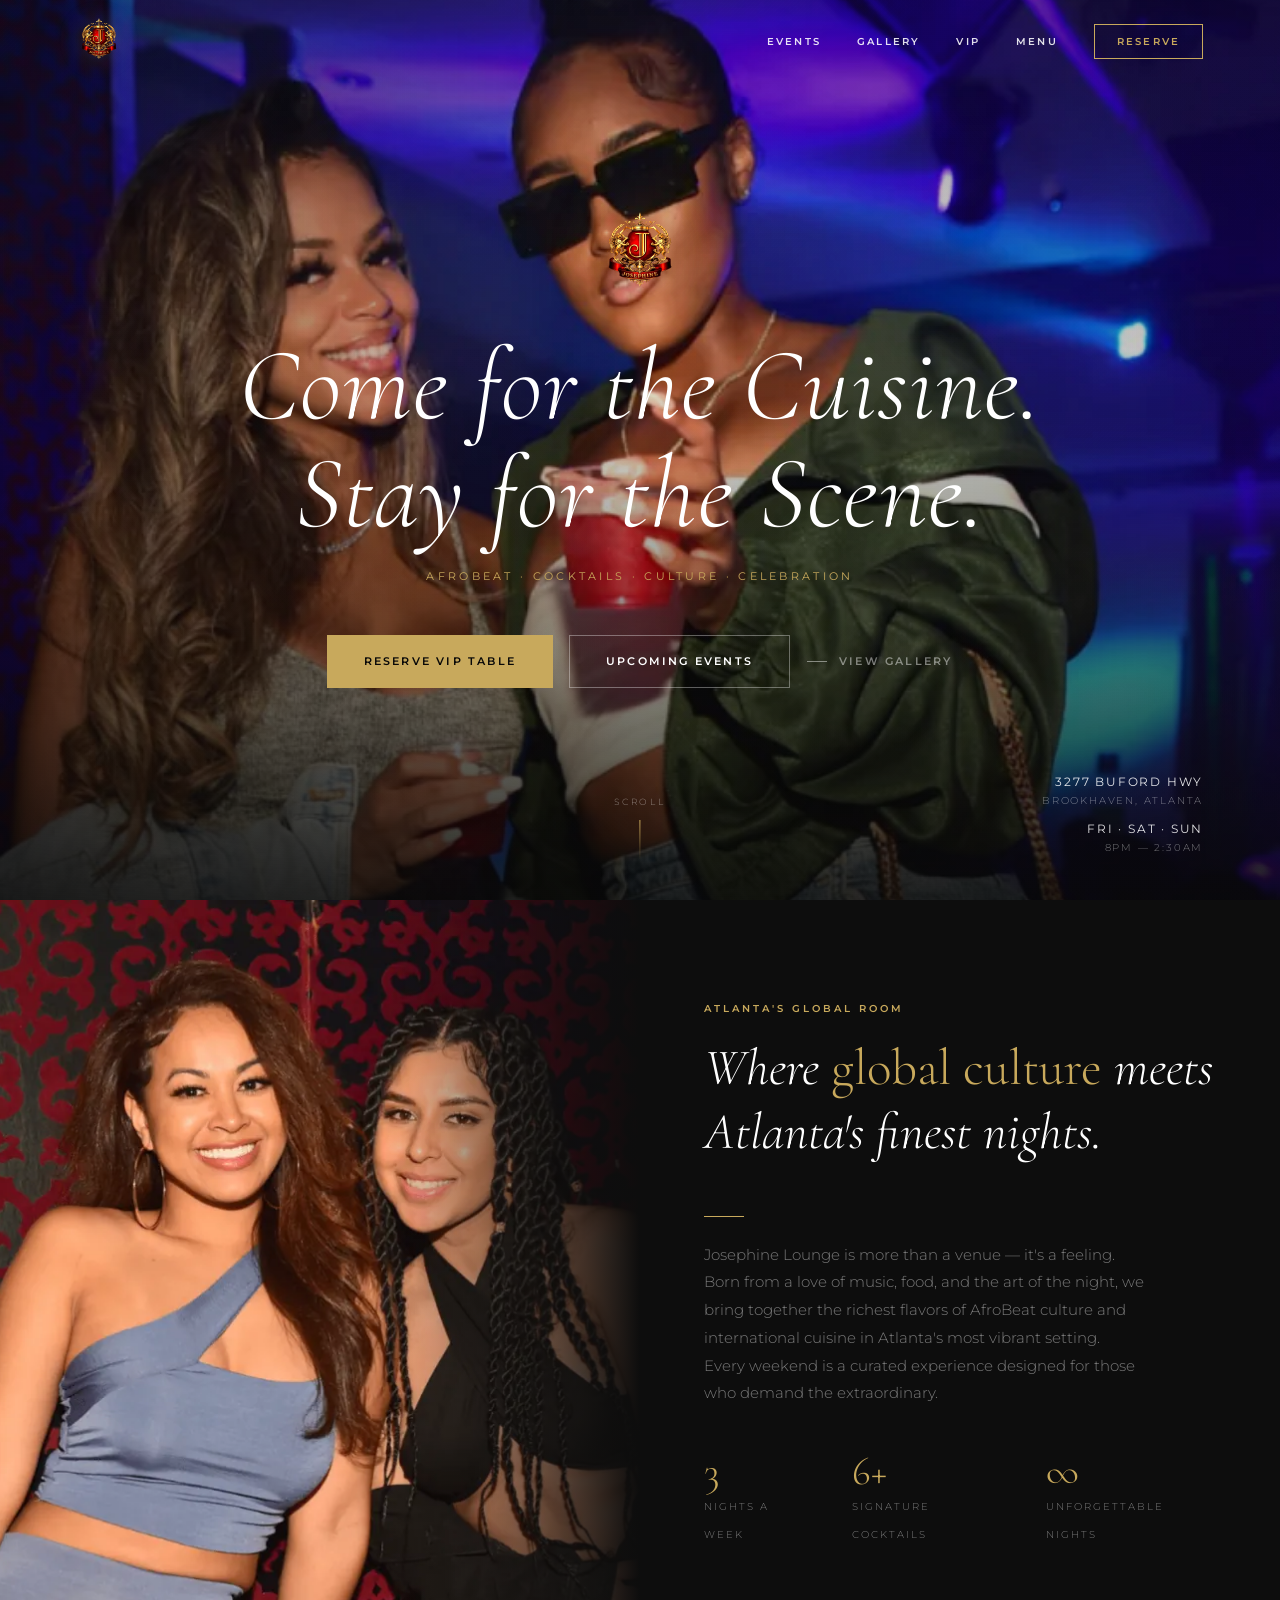
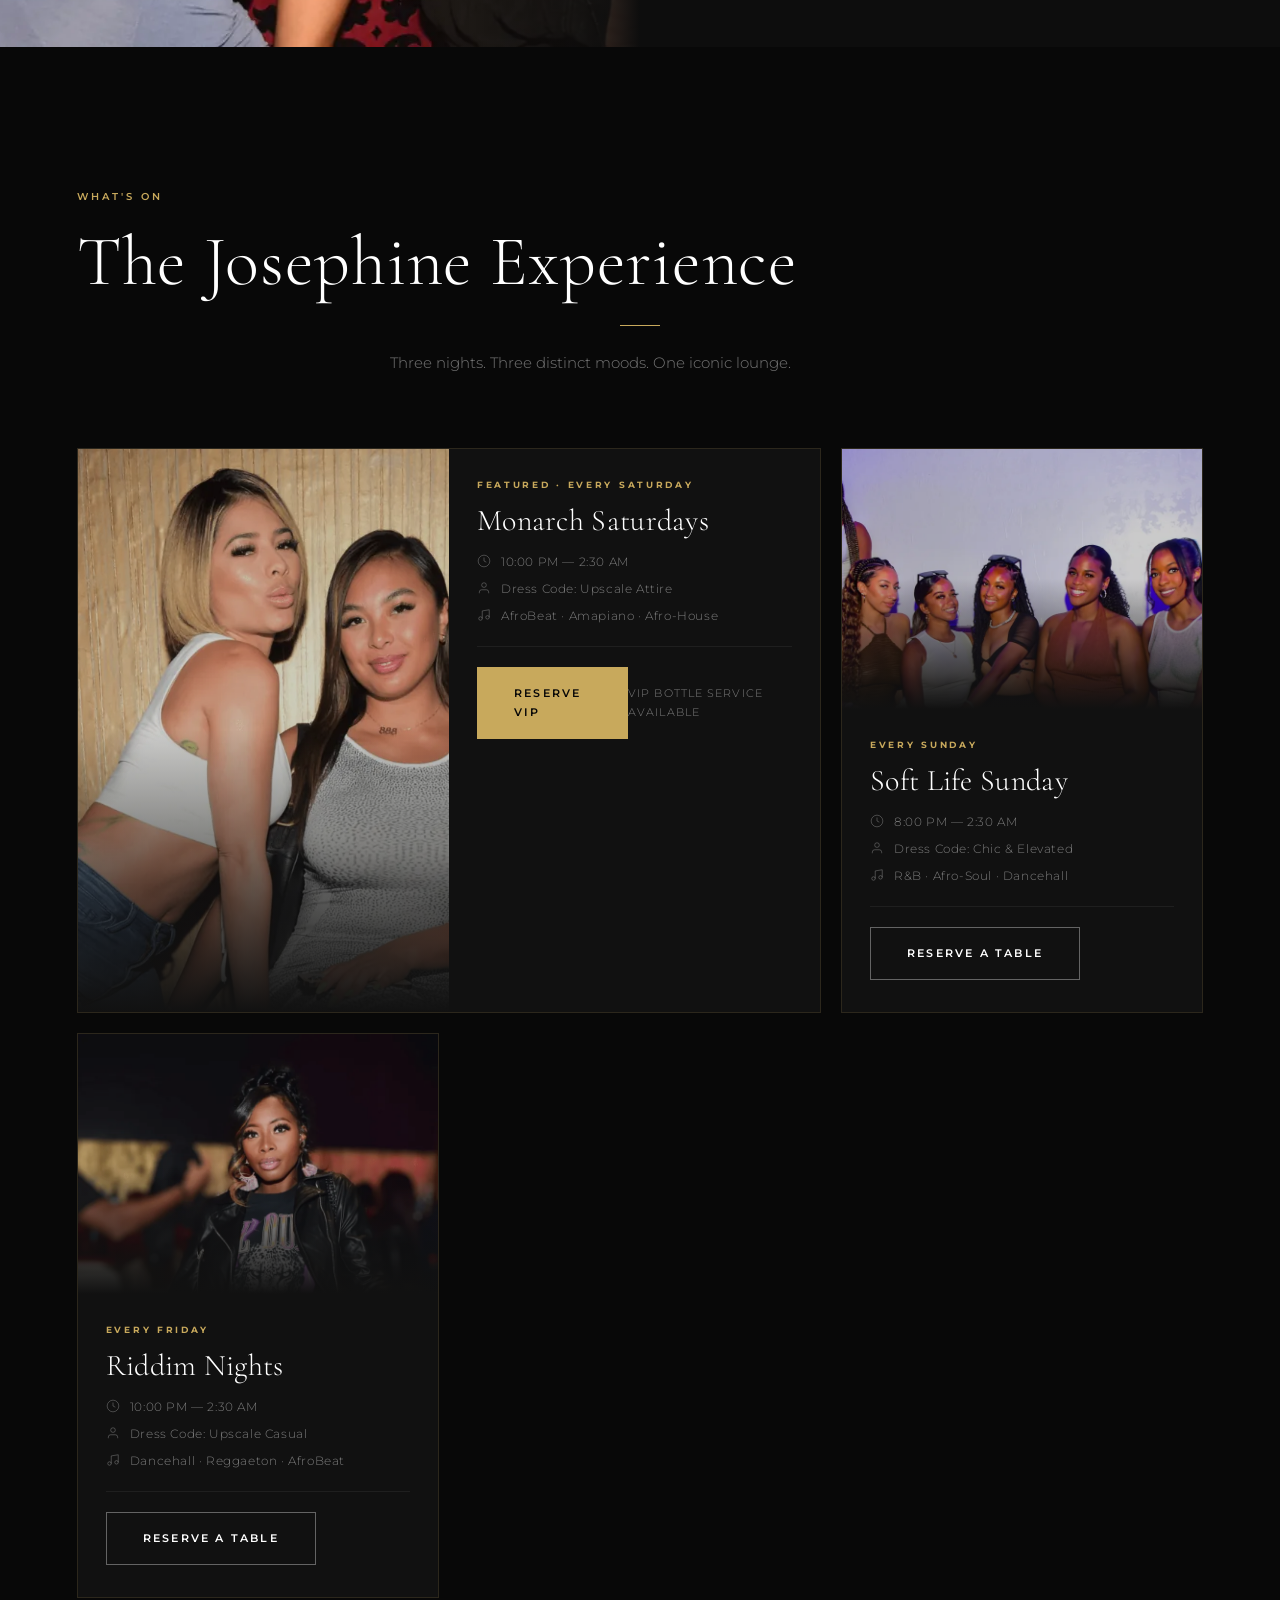
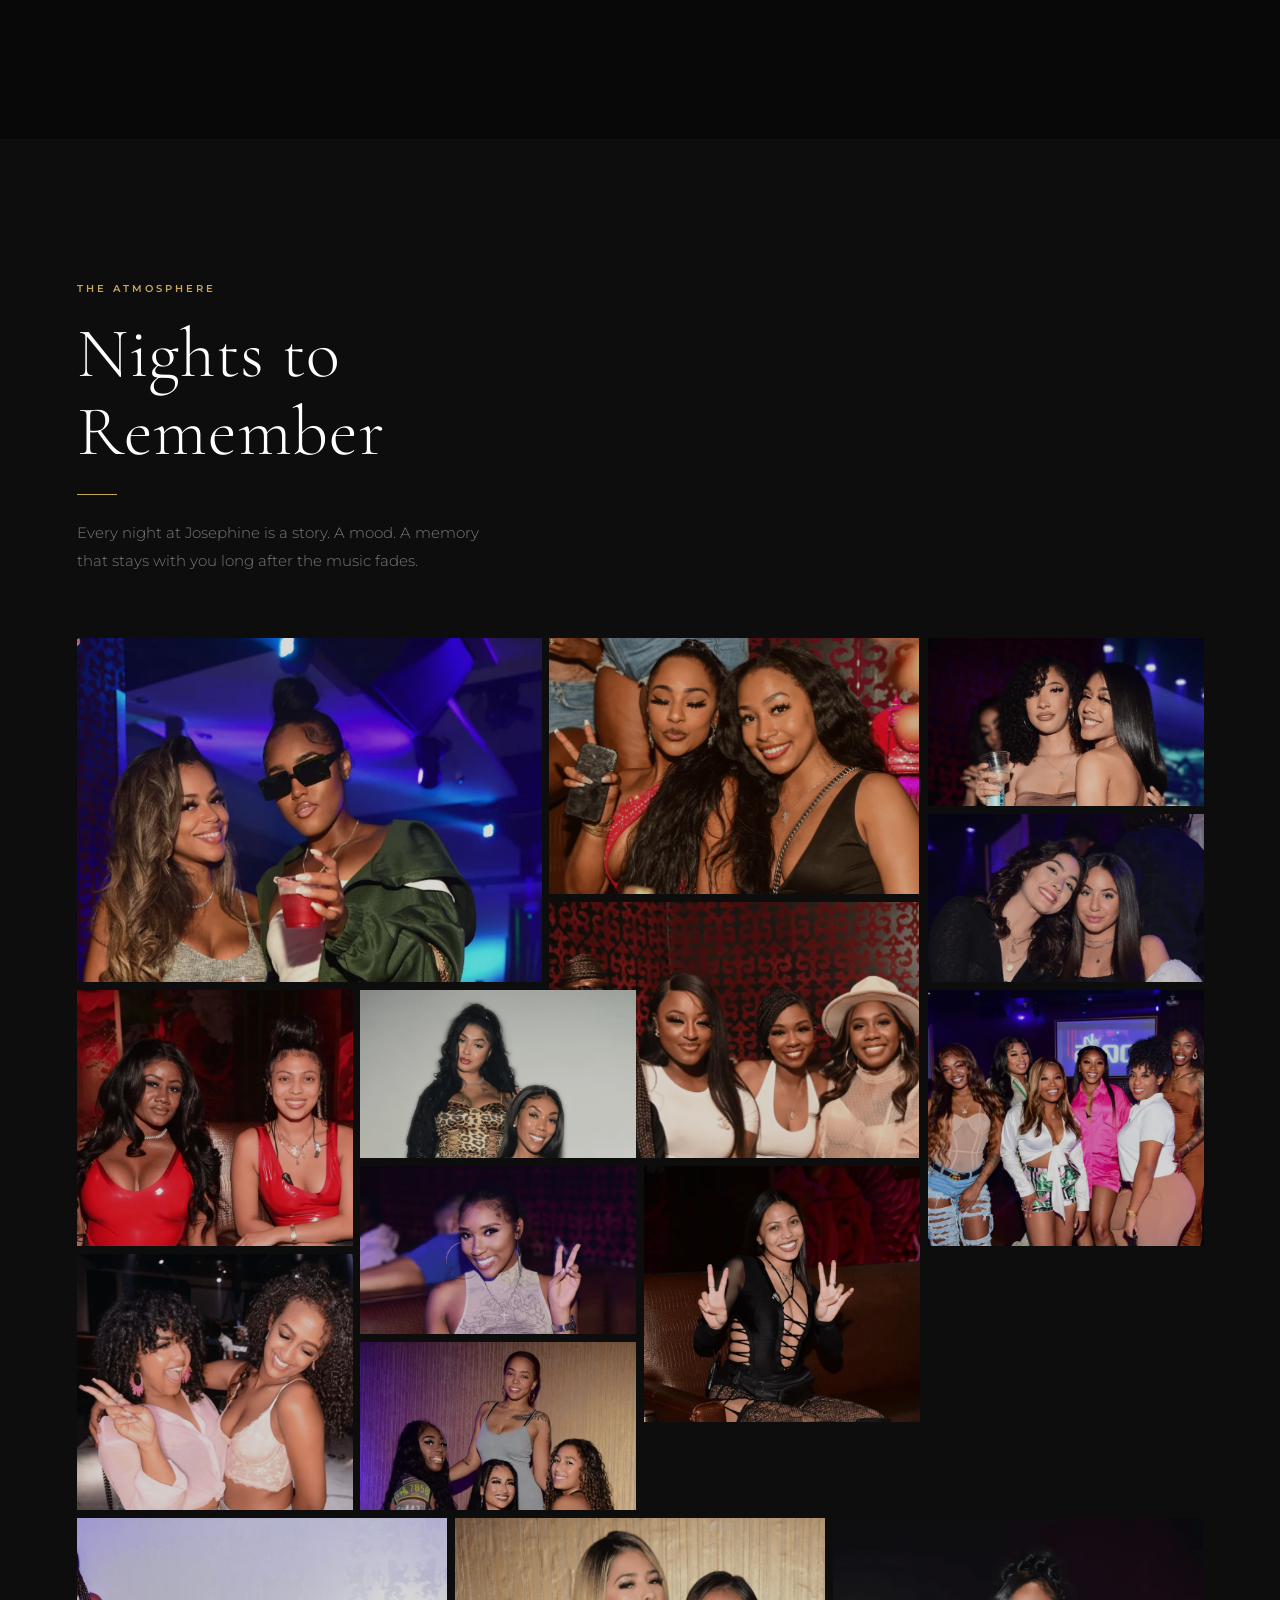
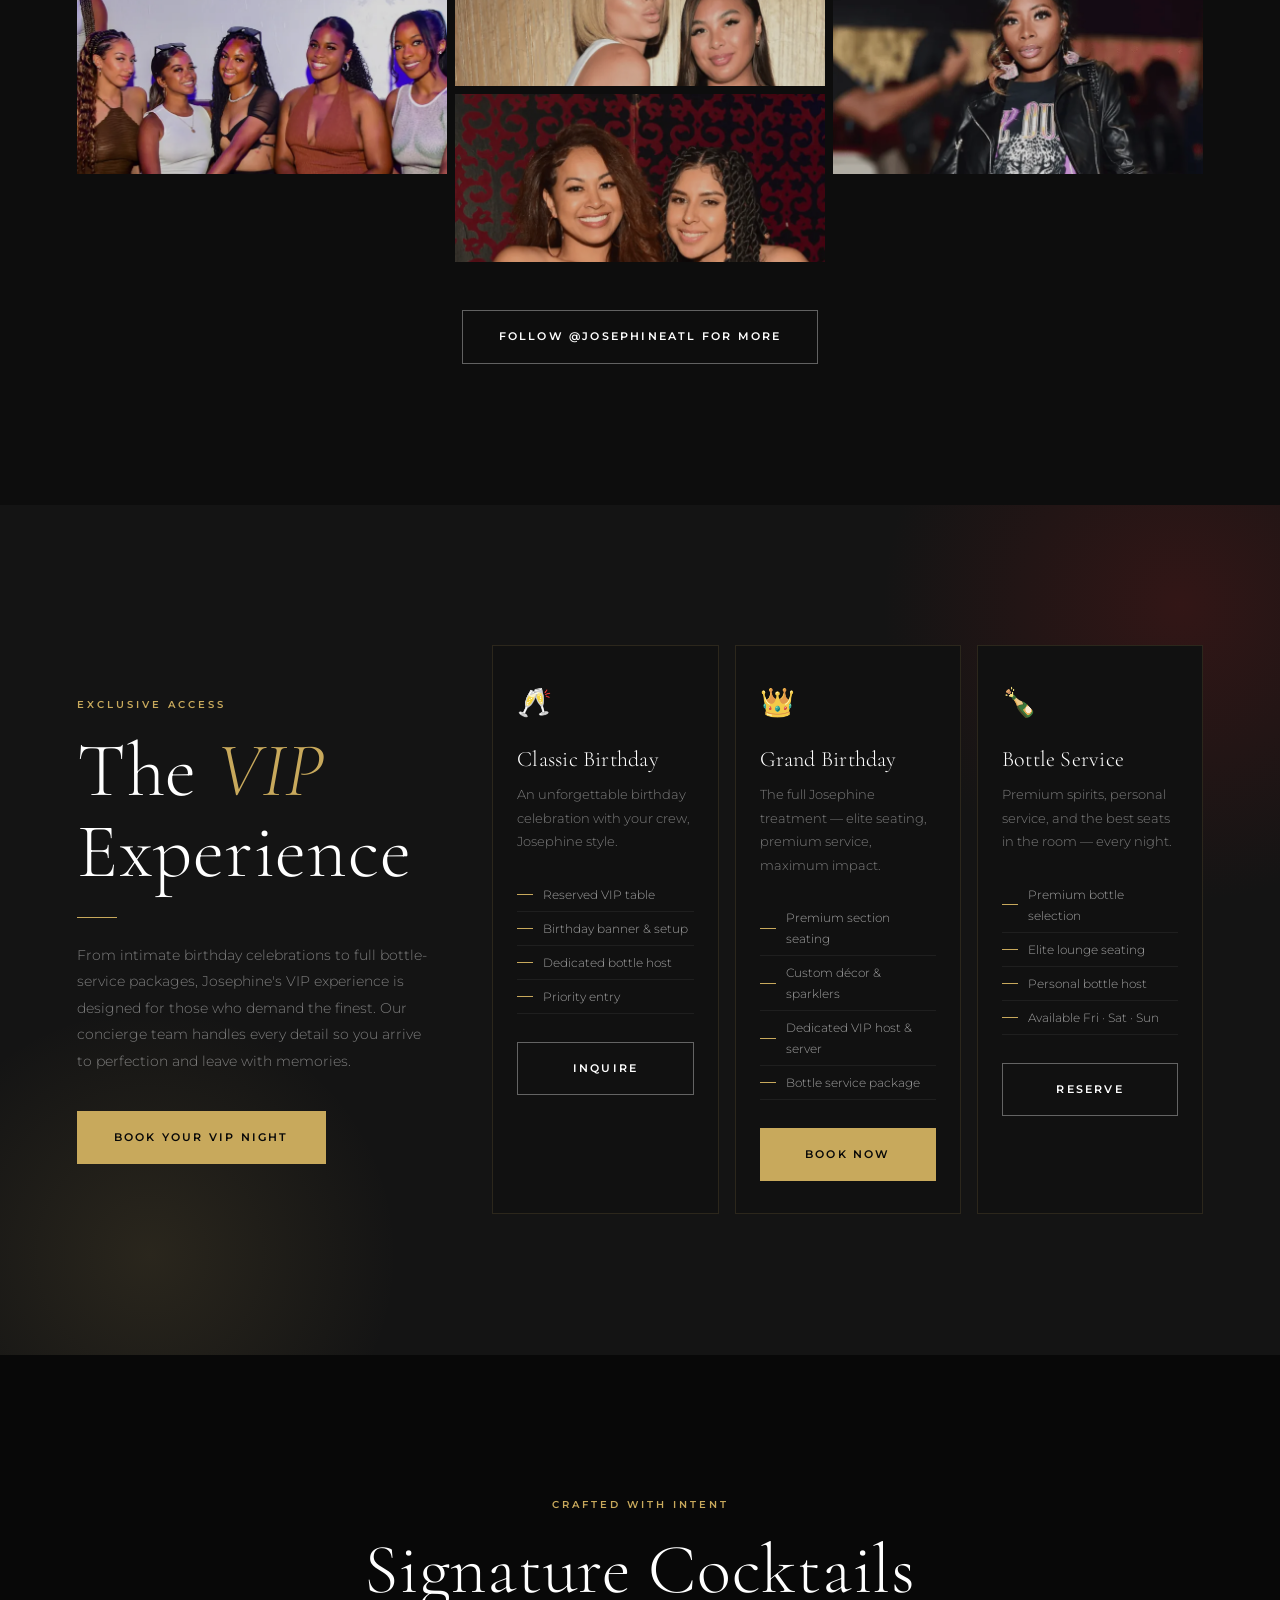
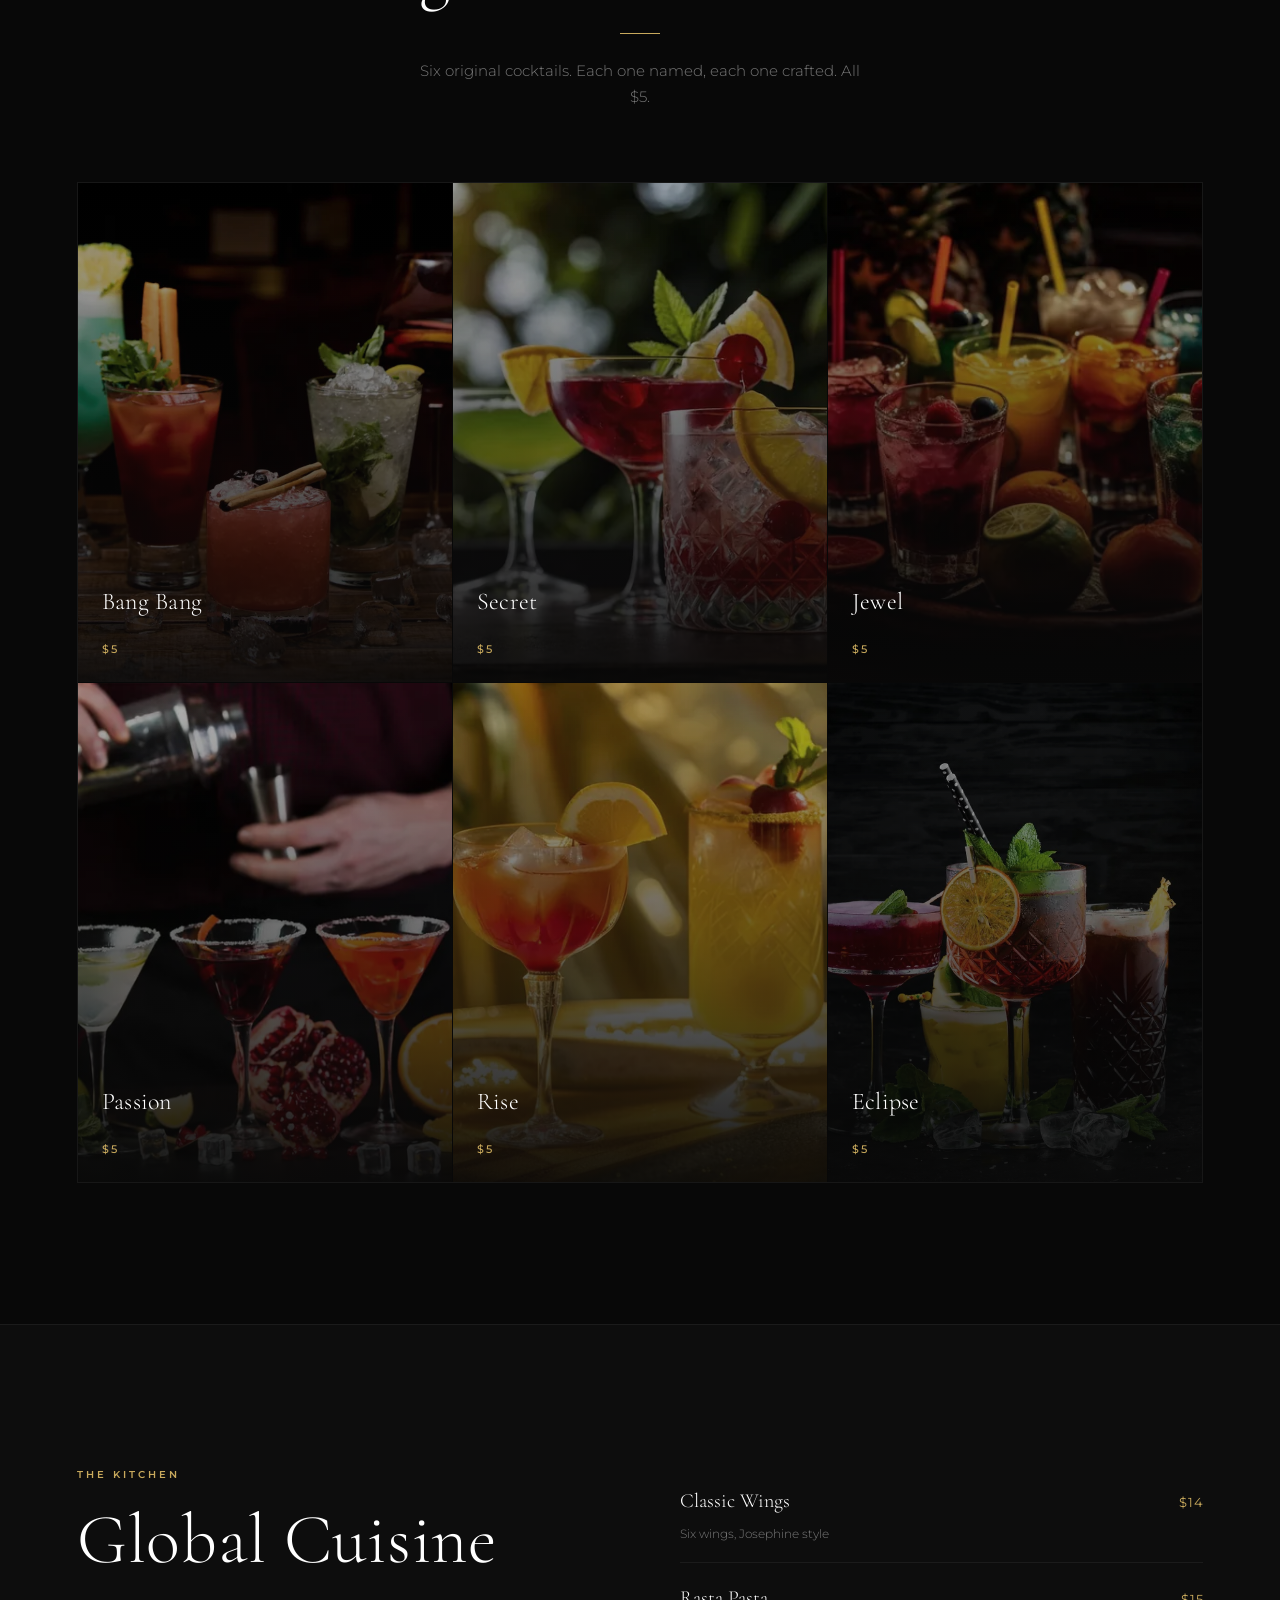
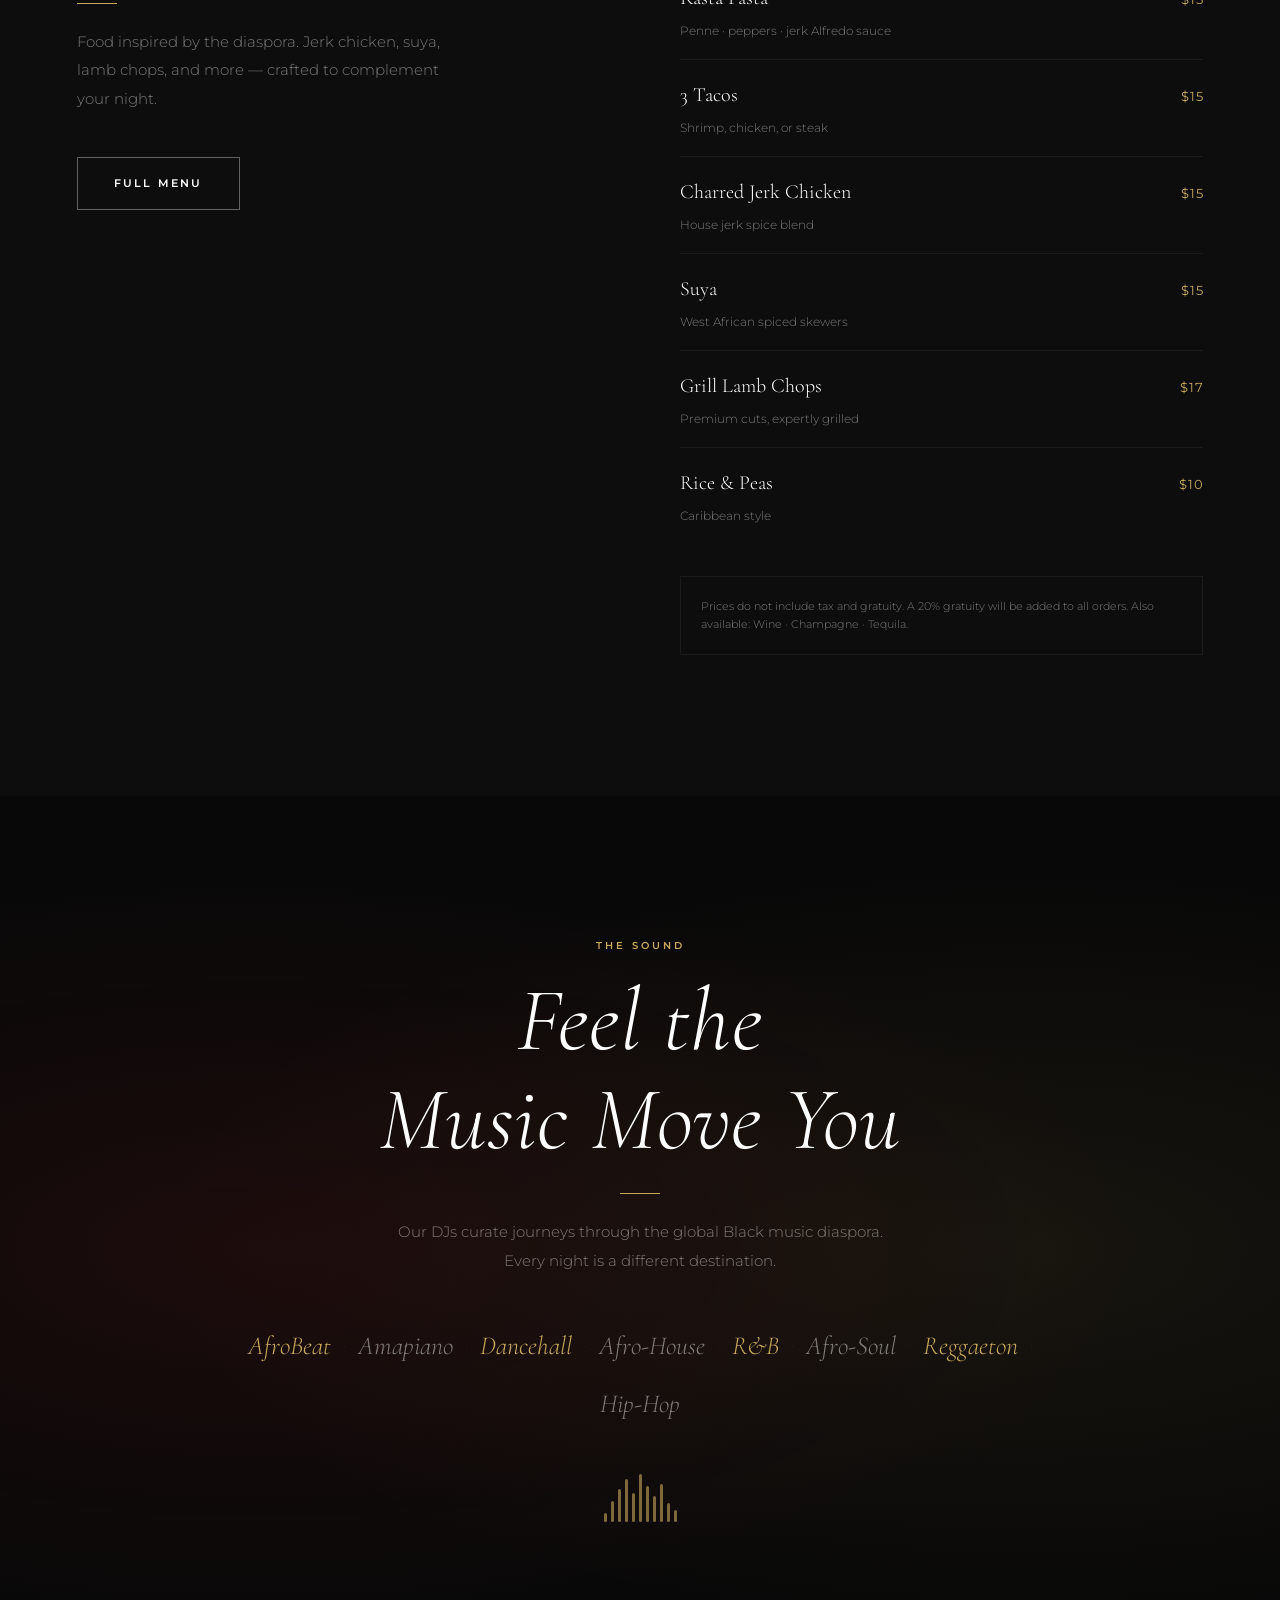
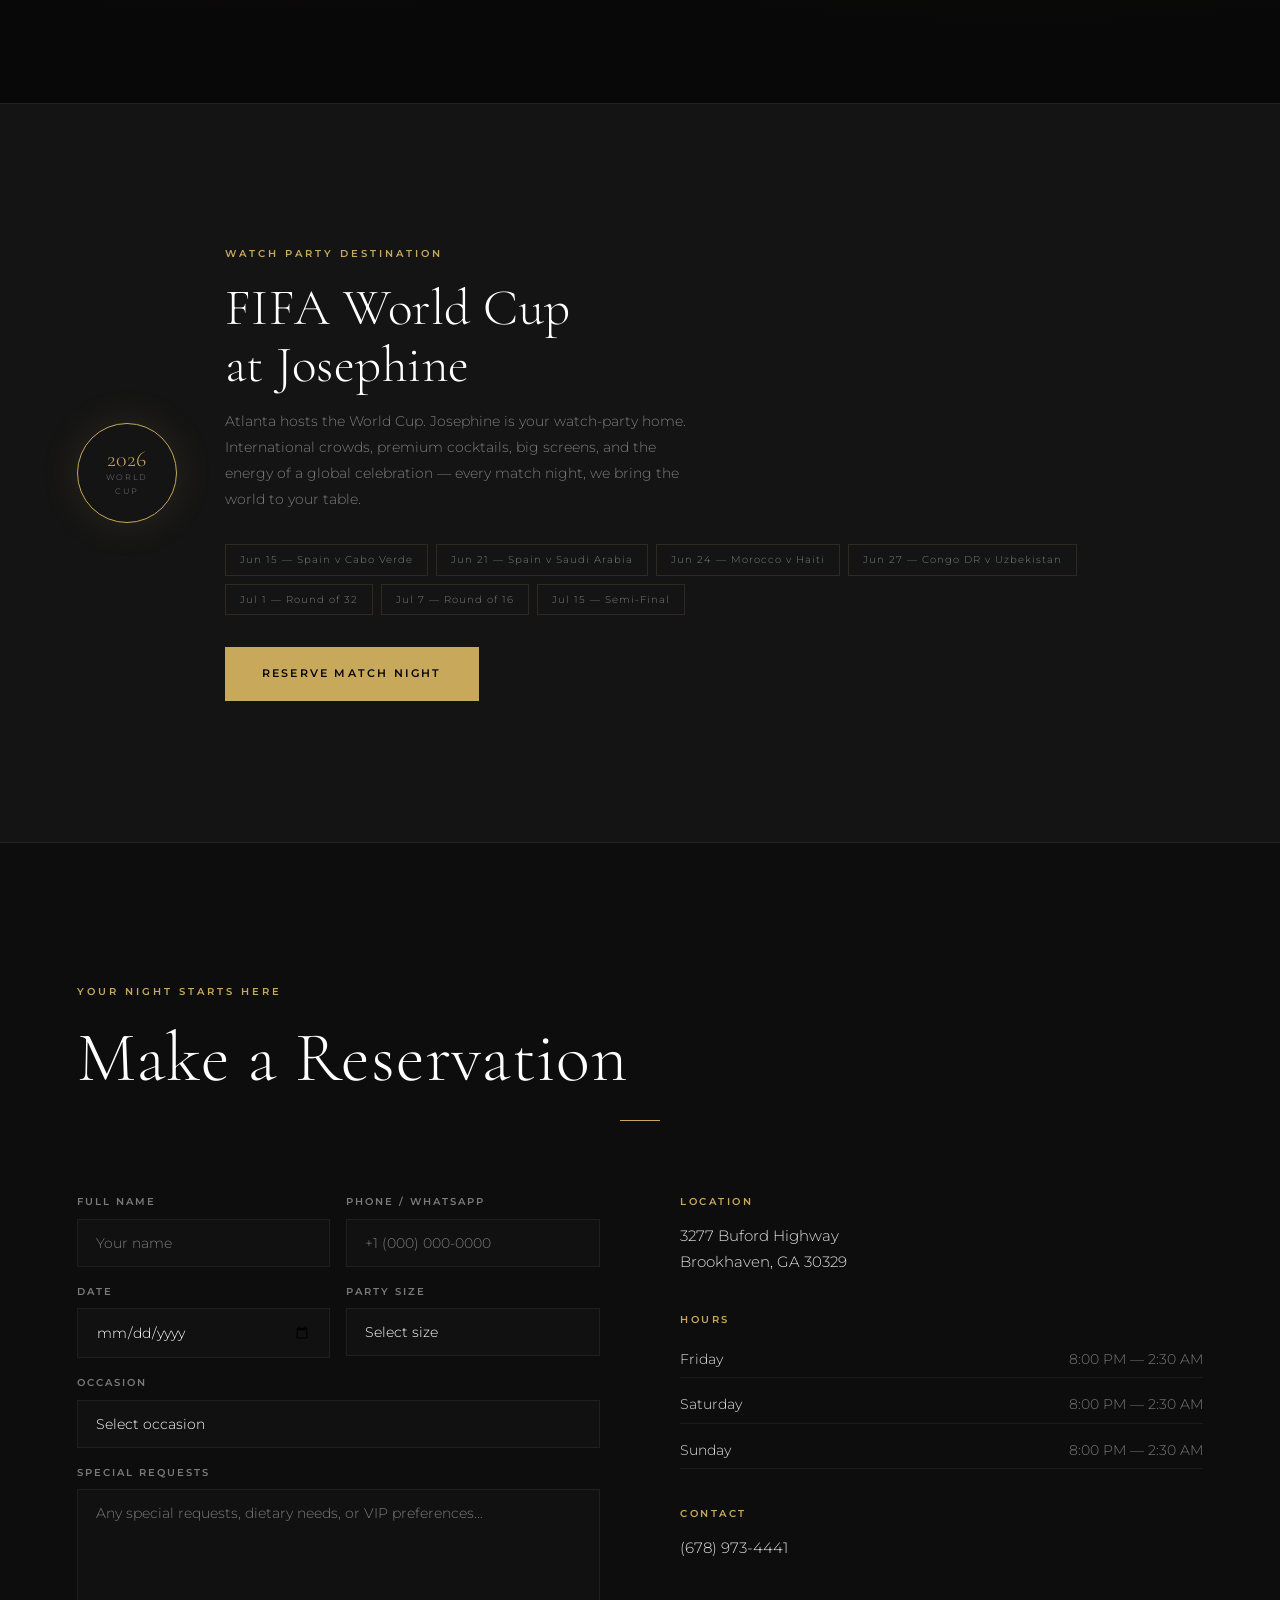
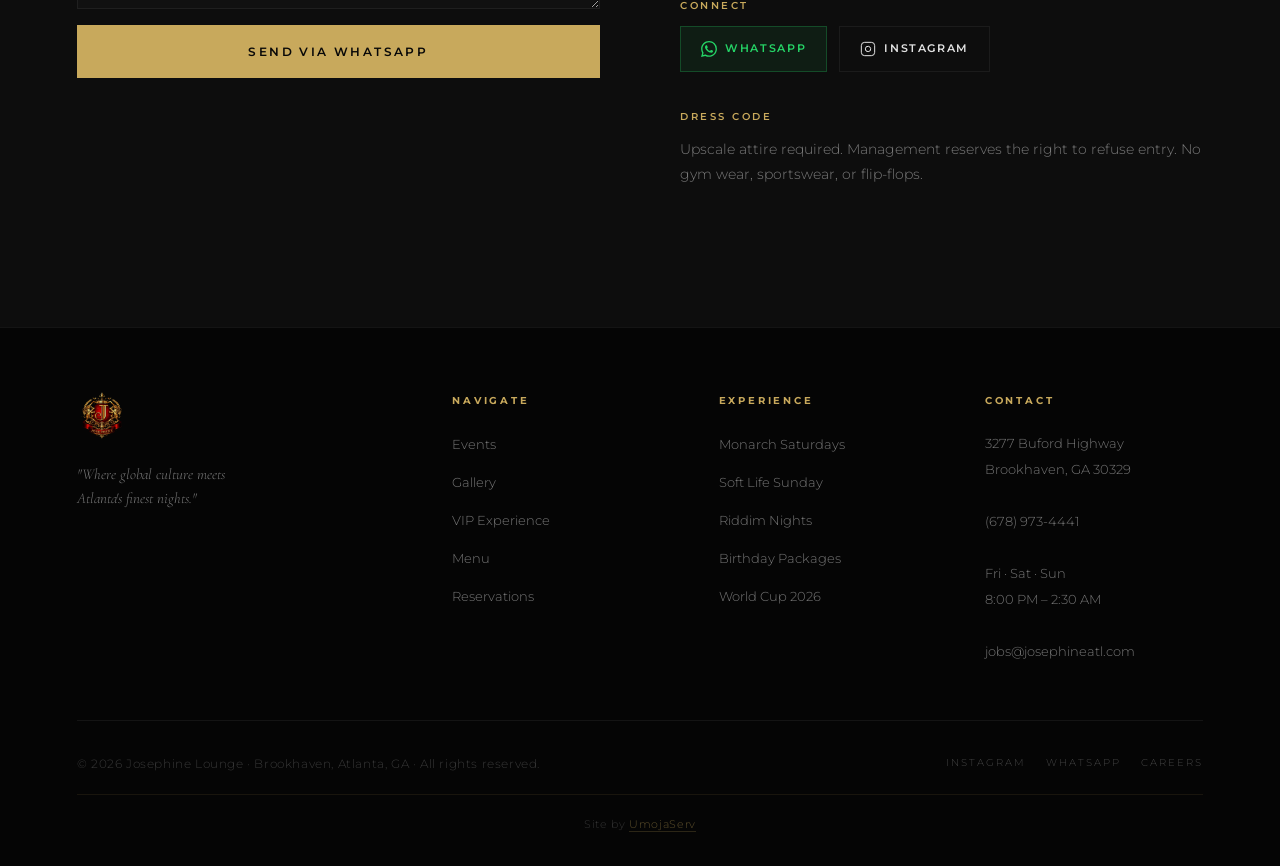
==== commit 7b5faf57: "Add files via upload" ====
--- a/index.html
+++ b/index.html
@@ -820,6 +820,6 @@
   </footer>
 
   <!-- JS deferred — non-blocking -->
-  <script src="assets/js/main.js" defer></script>
+  <script src="assets/js/main.js?v=20260524-2" defer></script>
 </body>
 </html>
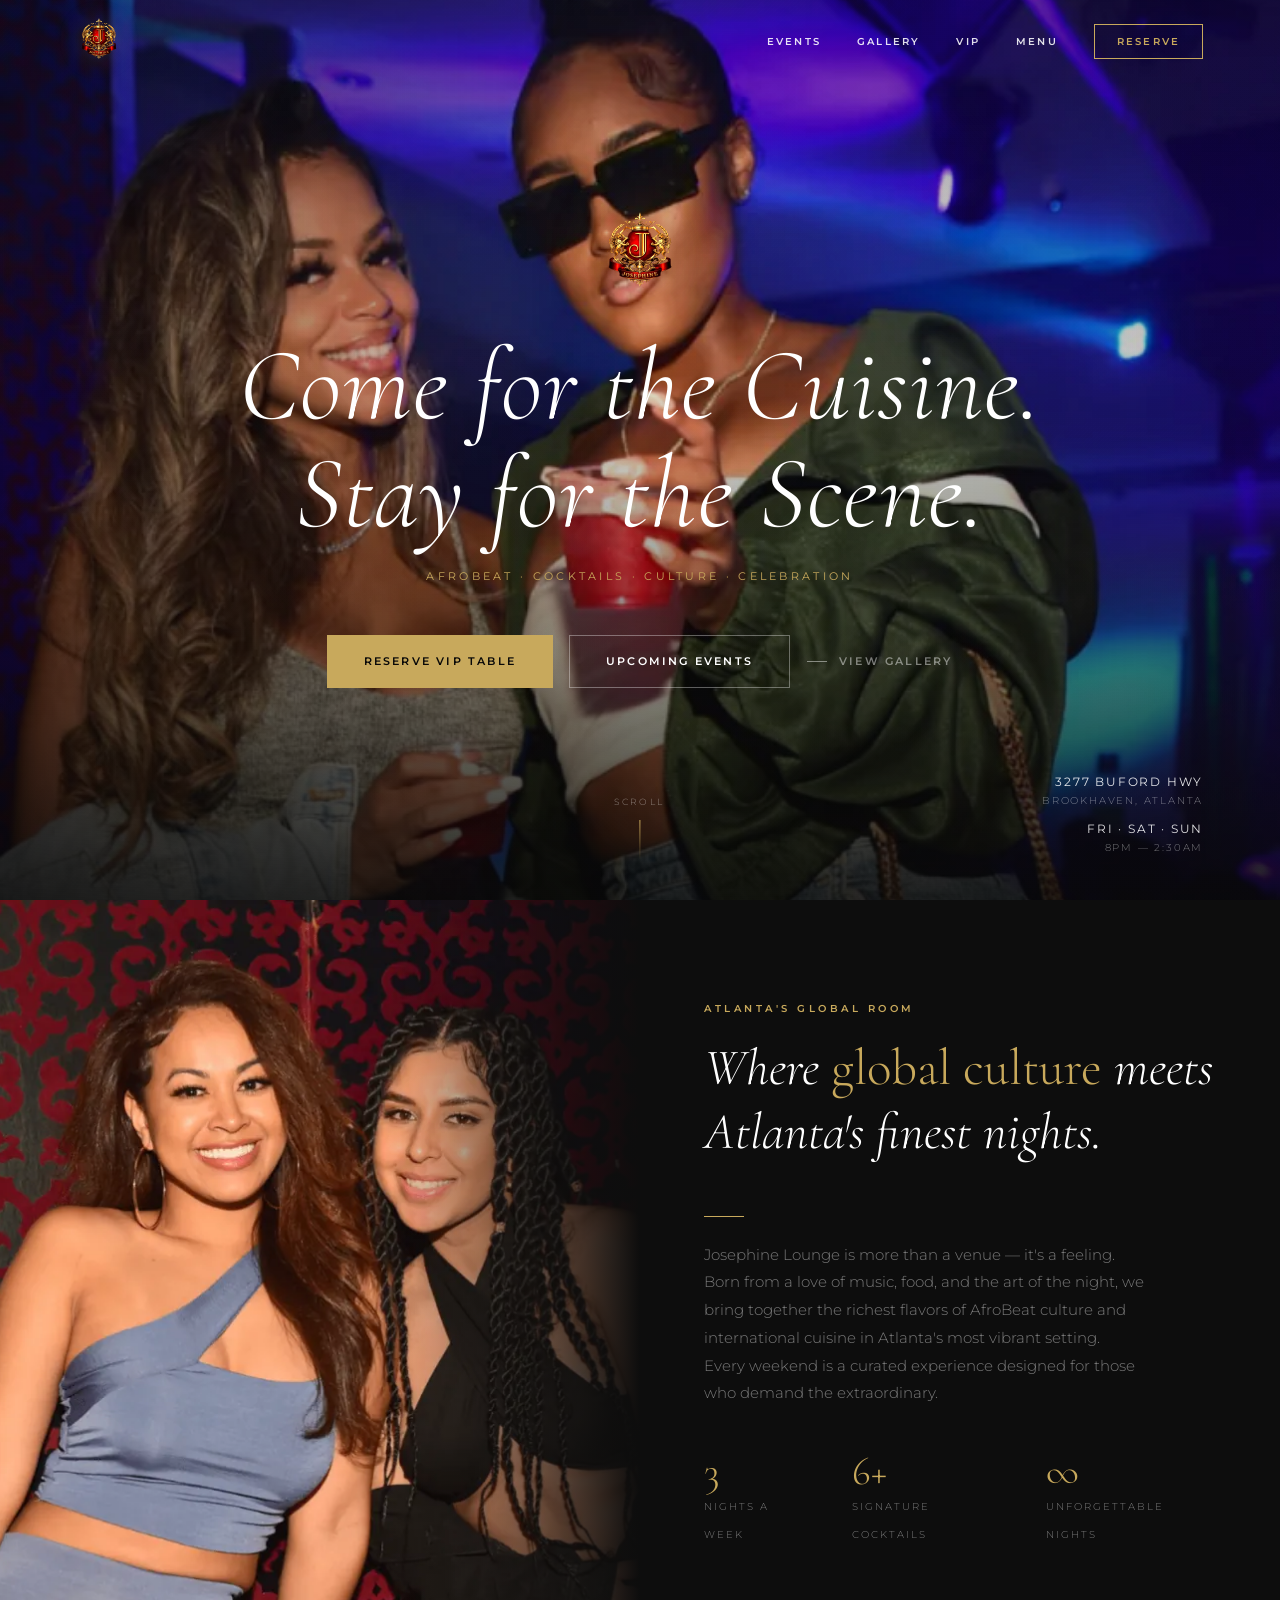
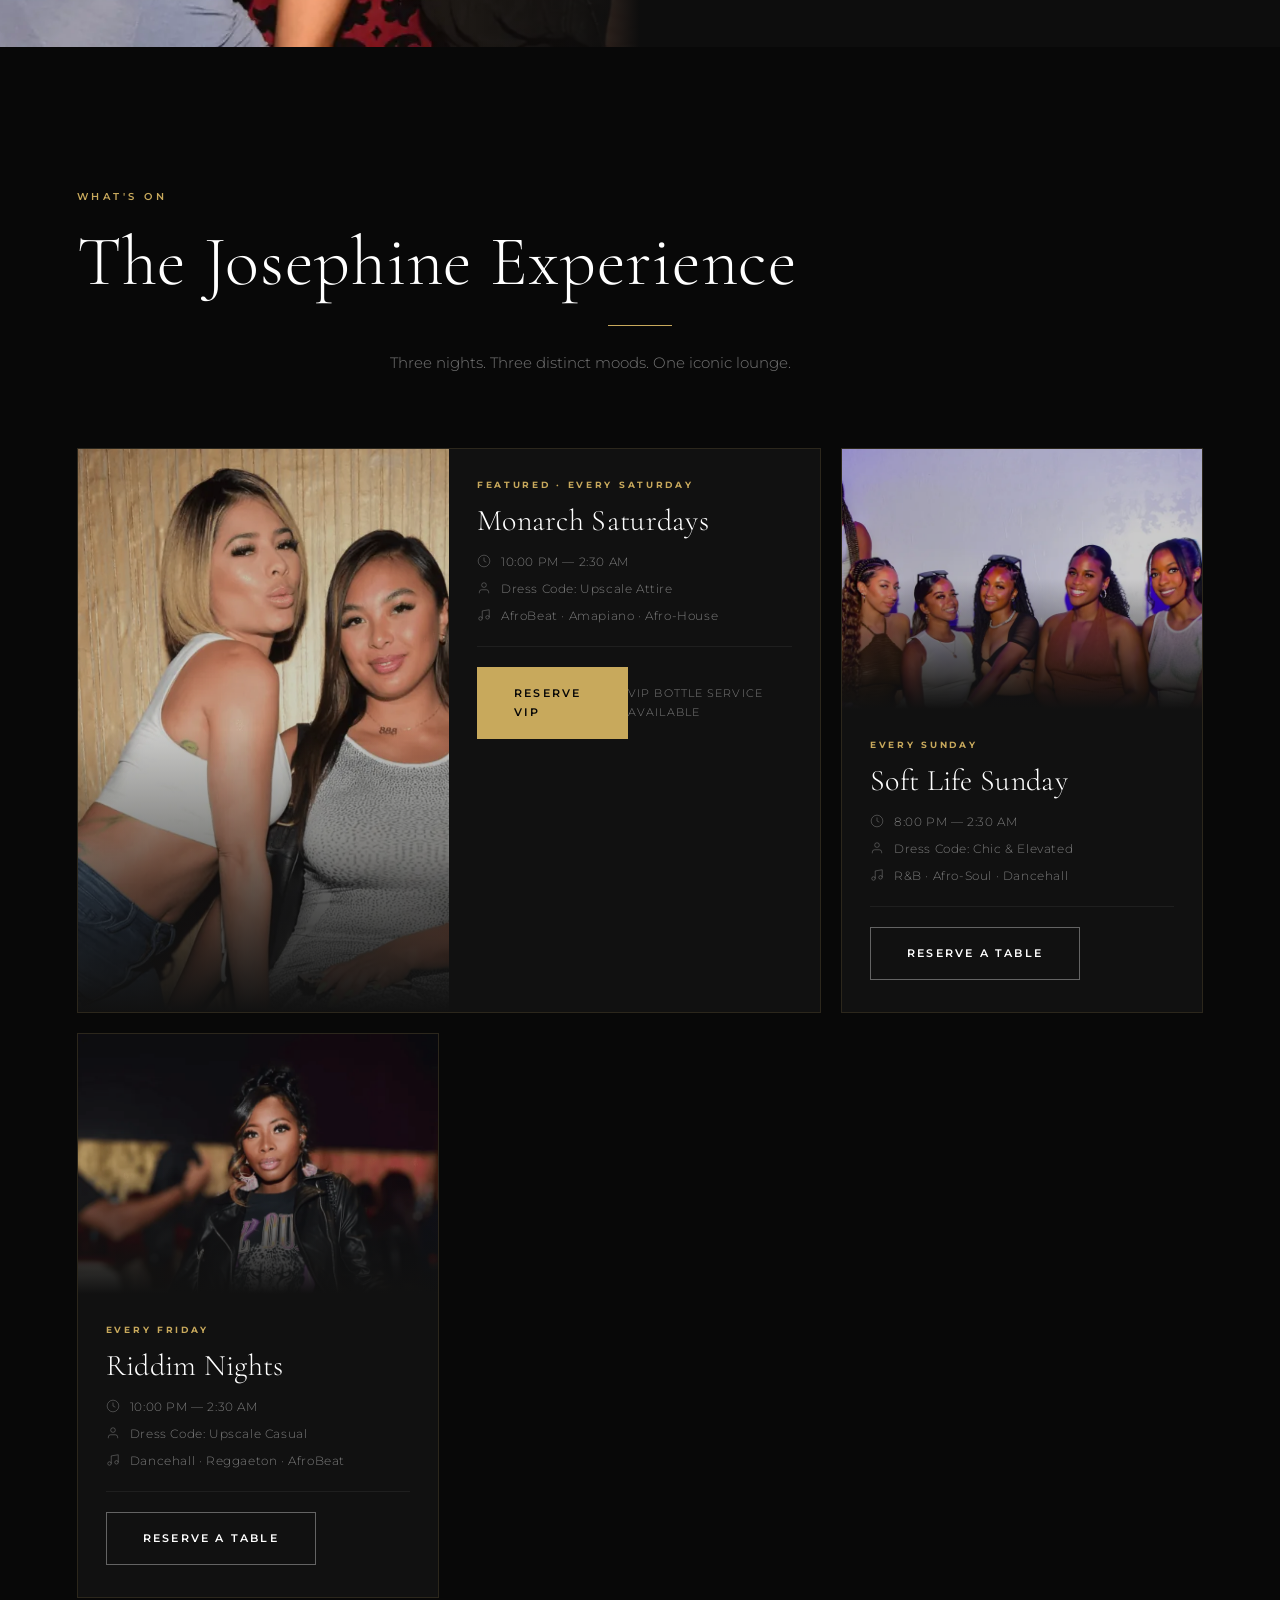
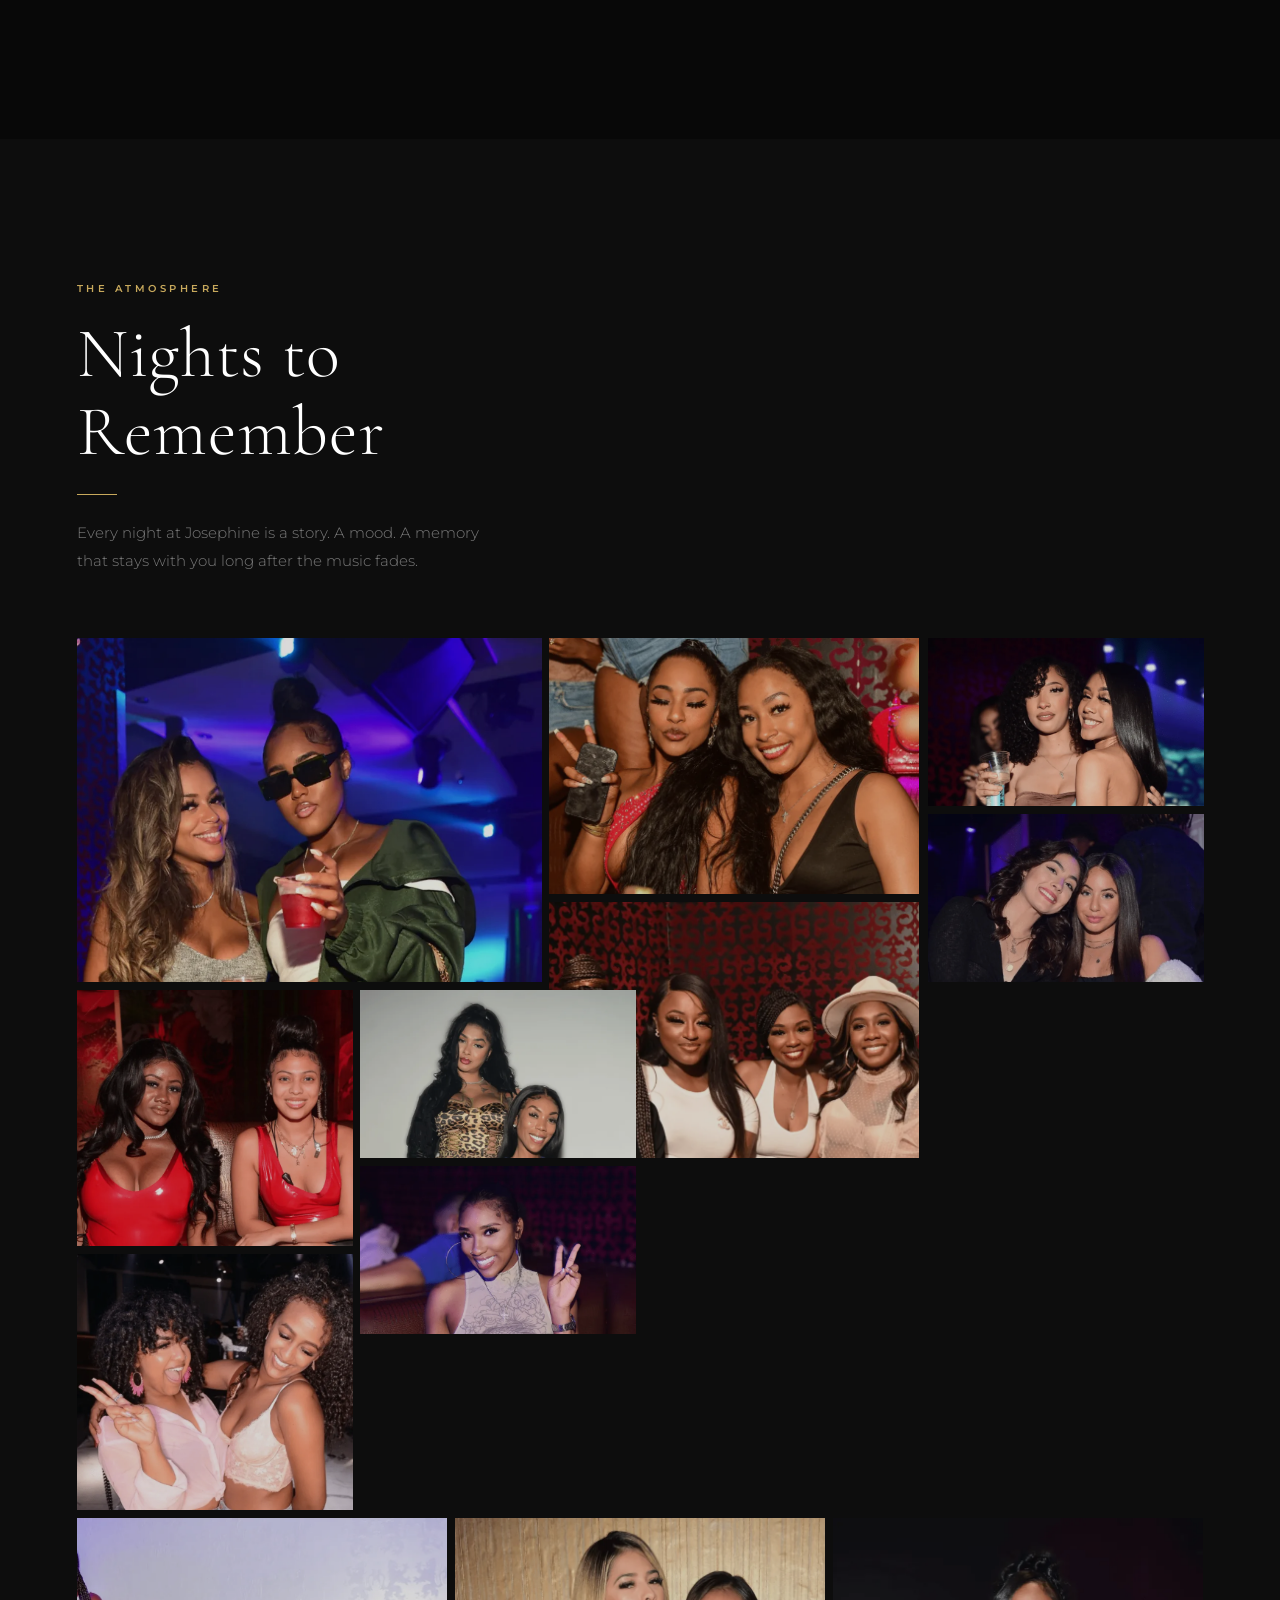
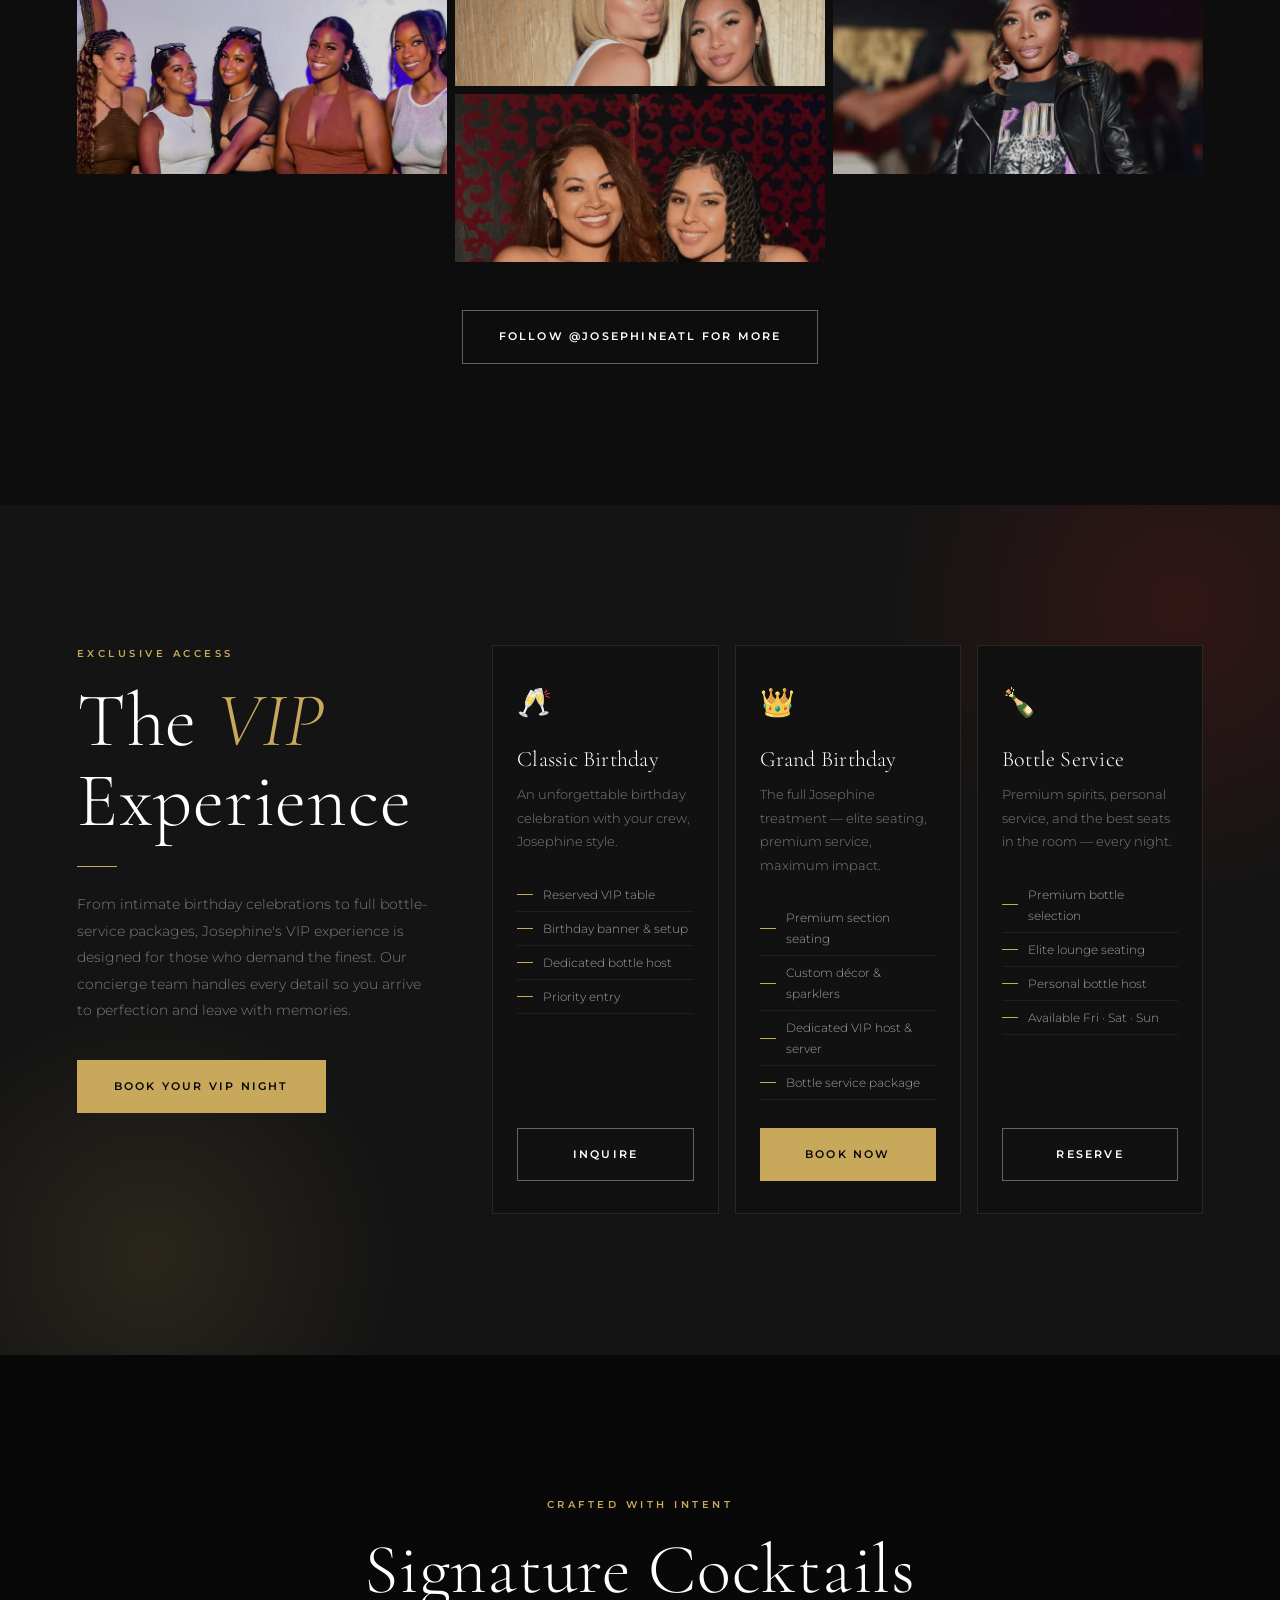
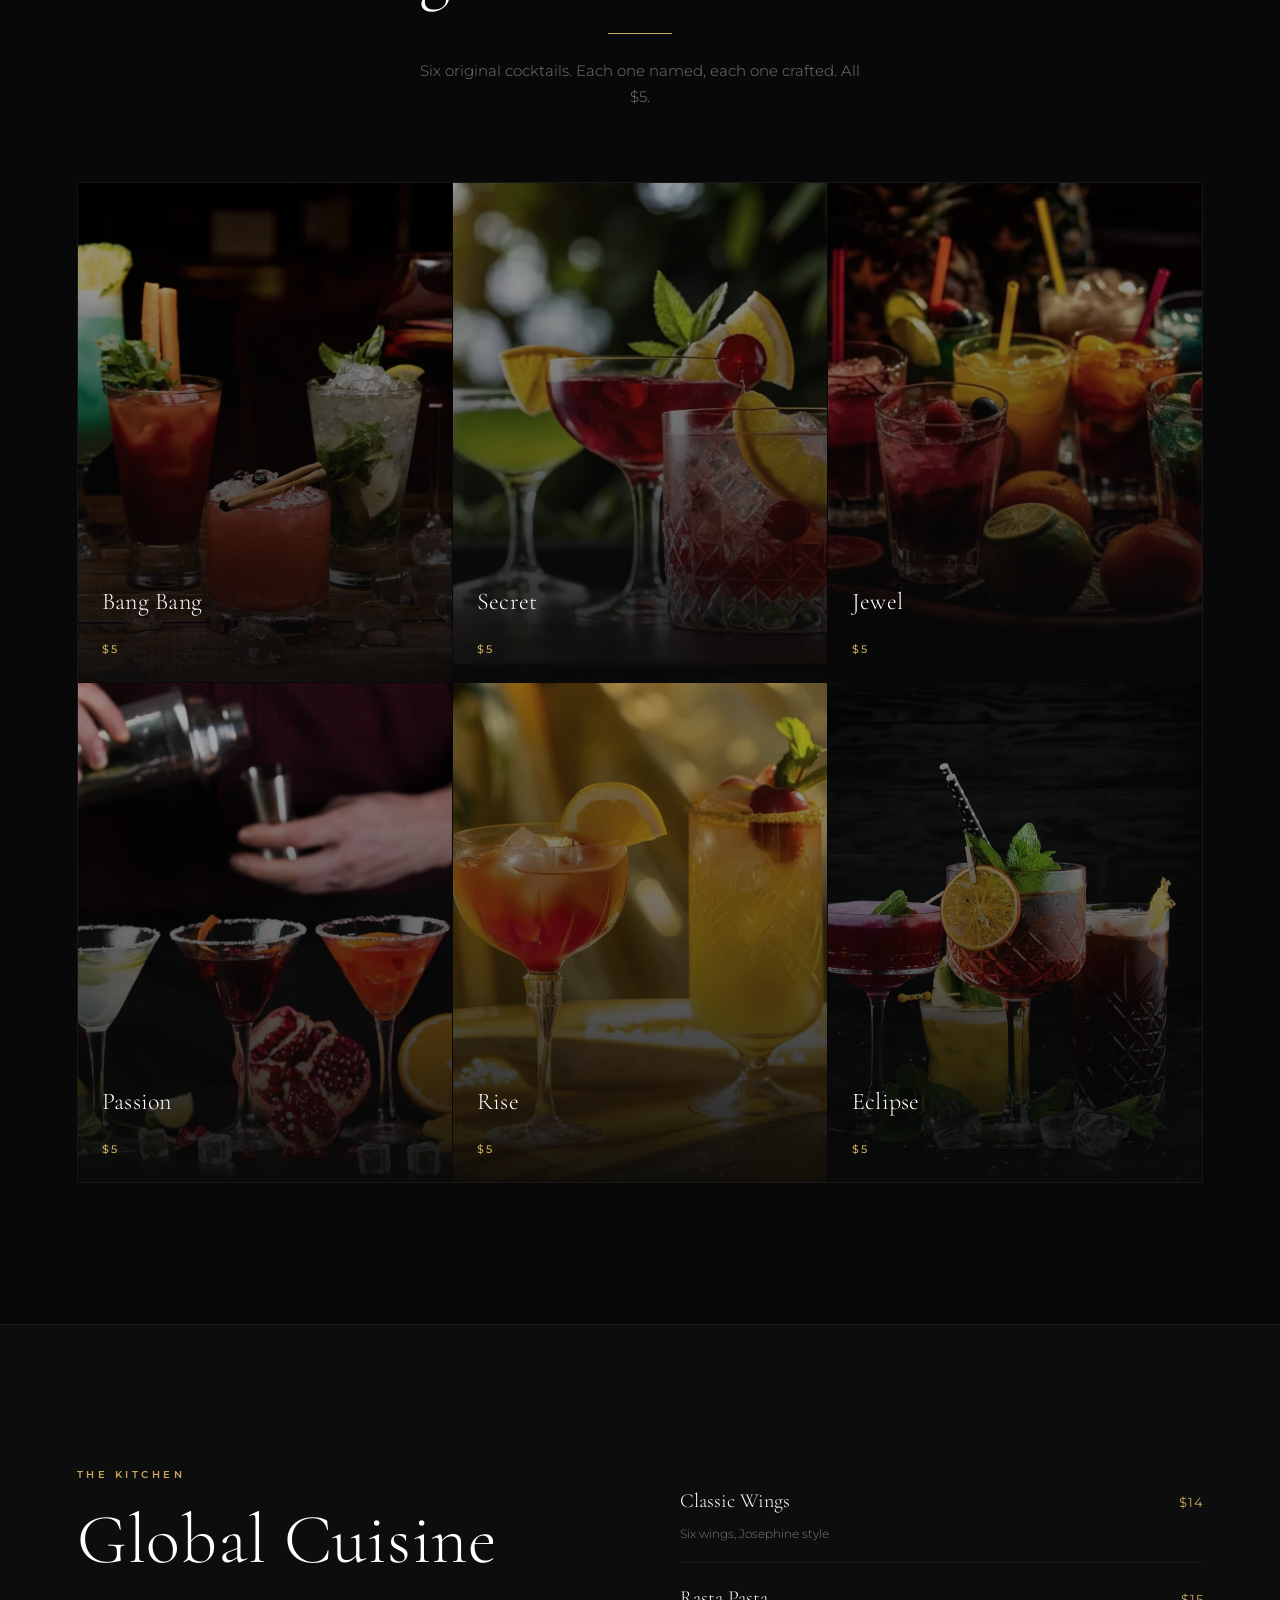
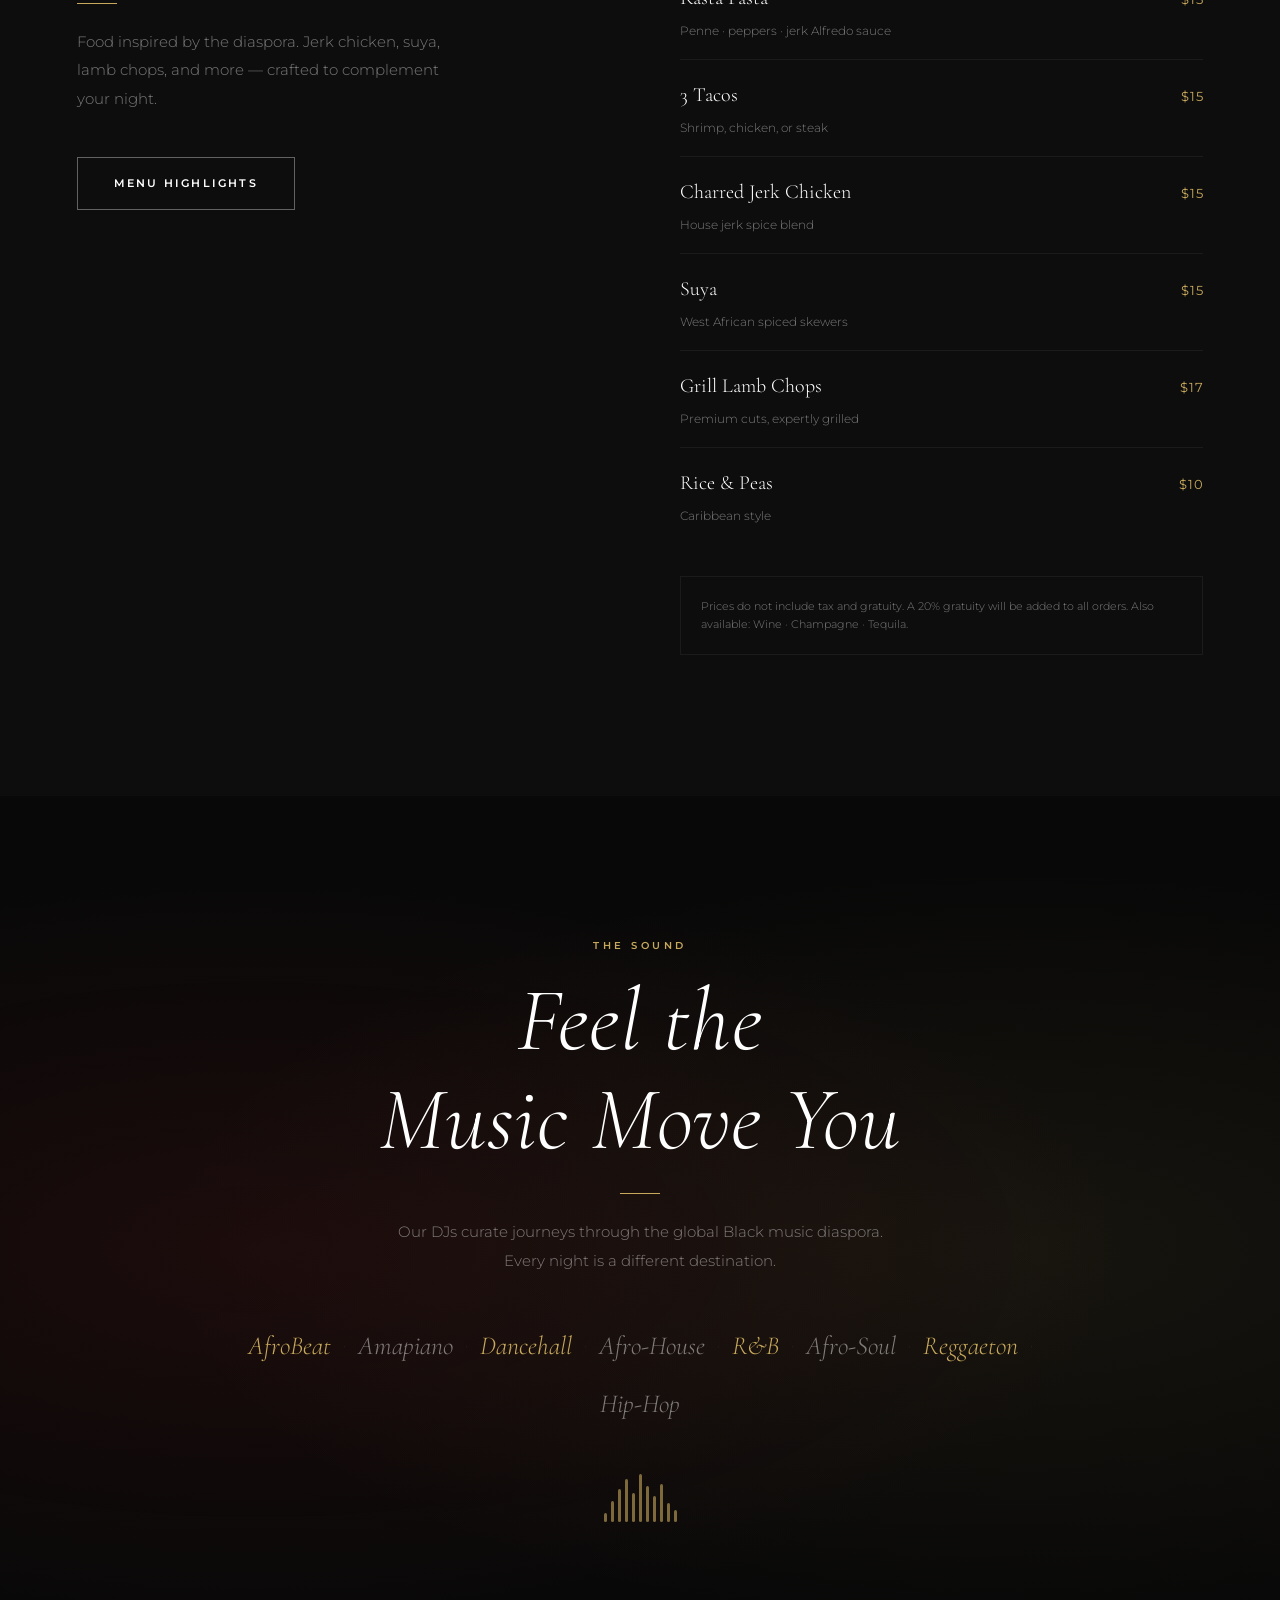
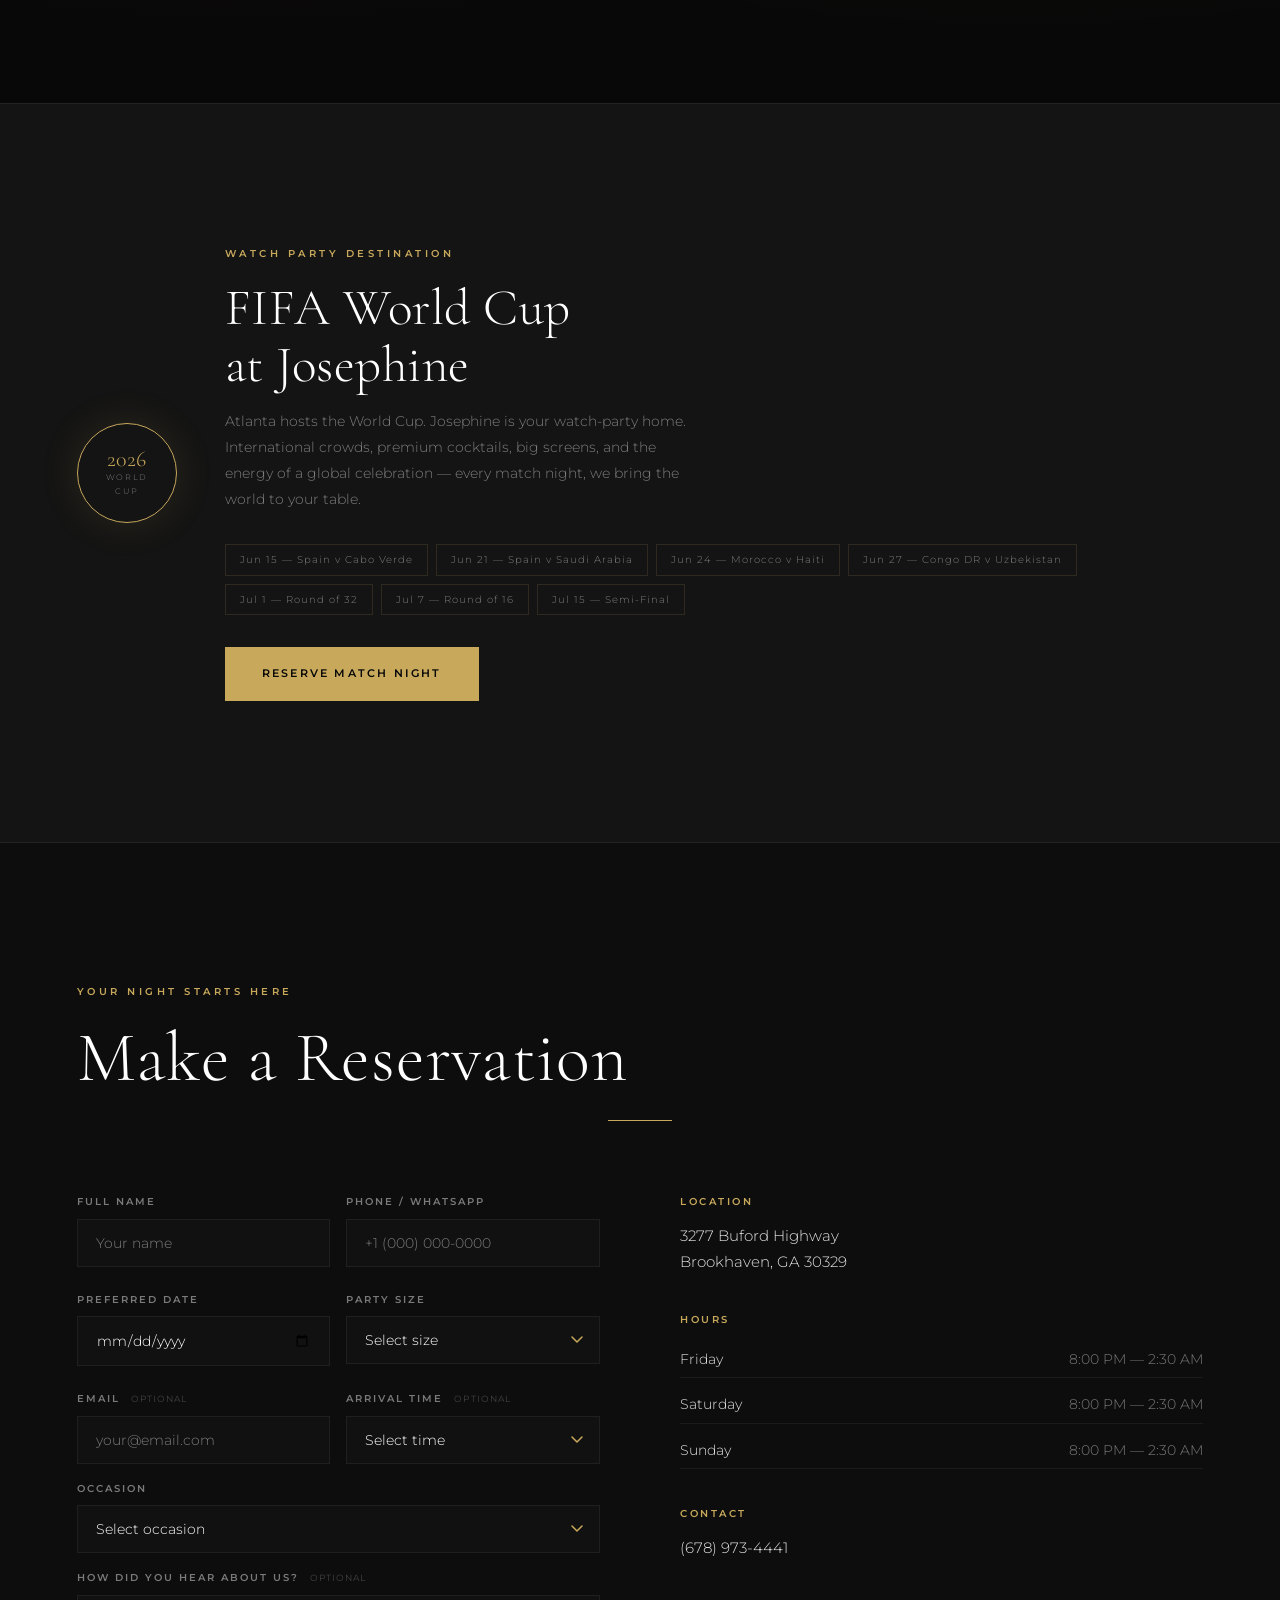
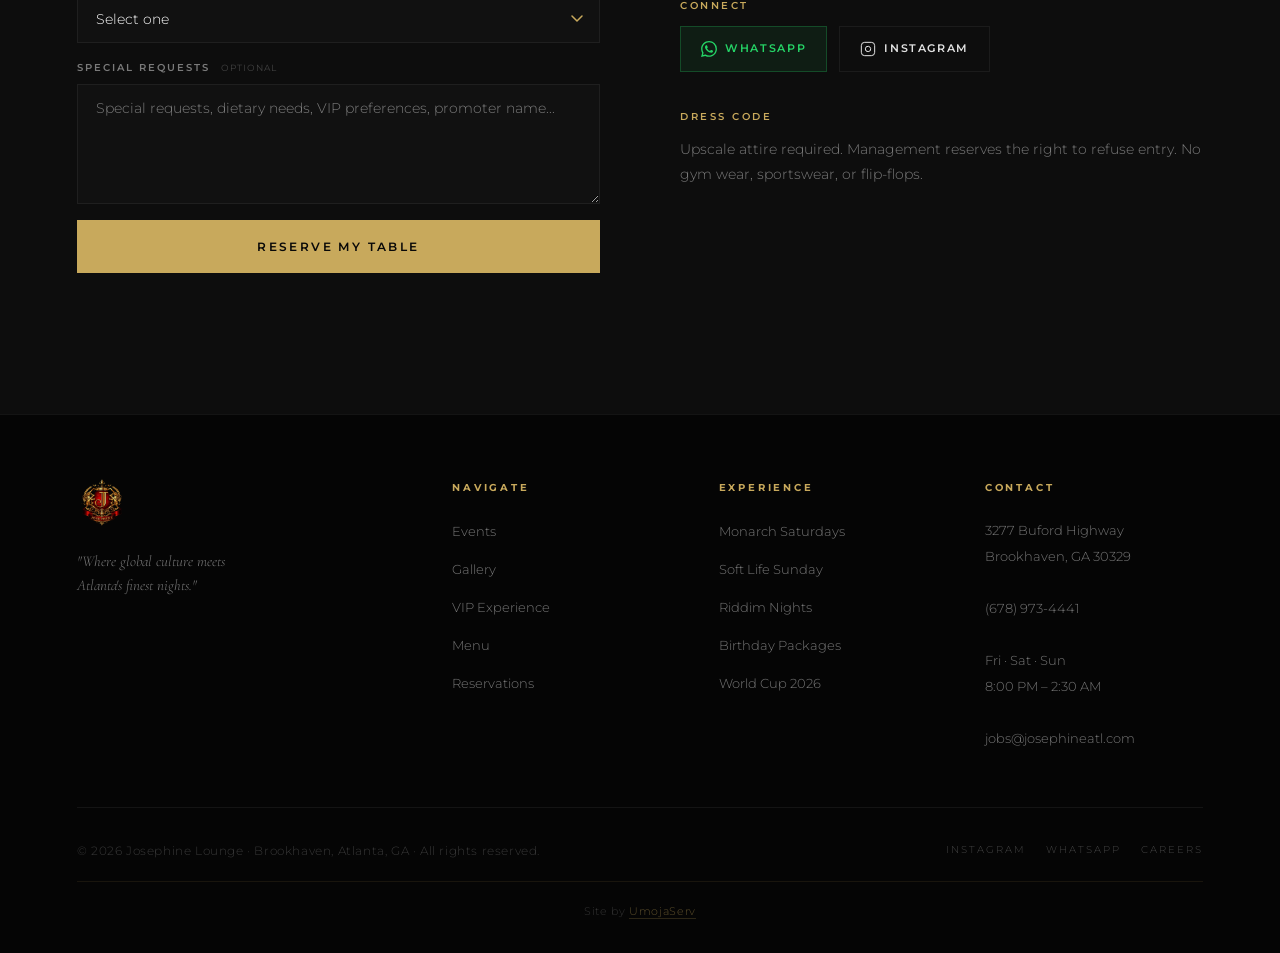
==== commit 932e763b: "Add files via upload" ====
--- a/index.html
+++ b/index.html
@@ -5,18 +5,18 @@
   <meta name="viewport" content="width=device-width, initial-scale=1.0, viewport-fit=cover">
   <meta name="theme-color" content="#080808">
   <meta name="robots" content="index, follow">
-  <meta name="description" content="Josephine Lounge — Atlanta's global nightlife lounge. AfroBeat, cuisine, premium cocktails, VIP bottle service and unforgettable celebrations in Brookhaven, GA. Open Fri–Sun 8PM.">
-  <meta name="keywords" content="Josephine Lounge, Atlanta nightlife, AfroBeat lounge, Brookhaven GA, VIP bottle service, Atlanta club, Afrobeats Atlanta">
+  <meta name="description" content="Josephine Lounge in Brookhaven, Atlanta blends Afrobeat nightlife, VIP bottle service, birthday reservations, cocktails, cuisine, and weekend lounge experiences.">
+  <meta name="keywords" content="Josephine Lounge Atlanta, Afrobeat lounge Atlanta, Afrobeat club Atlanta, VIP lounge Atlanta, VIP table Atlanta, birthday reservations Atlanta, Brookhaven nightlife, bottle service Atlanta, Atlanta nightlife">
 
   <!-- Canonical -->
-  <link rel="canonical" href="https://josephineatl.com/">
+  <link rel="canonical" href="https://mrafrica12.github.io/josephineloungetemp/">
 
   <!-- Open Graph -->
   <meta property="og:type"        content="website">
-  <meta property="og:url"         content="https://josephineatl.com/">
+  <meta property="og:url"         content="https://mrafrica12.github.io/josephineloungetemp/">
   <meta property="og:title"       content="Josephine Lounge — Atlanta's Global Nightlife Lounge">
   <meta property="og:description" content="Cuisine. Cocktails. Culture. Celebration. Every Friday, Saturday & Sunday in Brookhaven, Atlanta. Reserve your VIP table now.">
-  <meta property="og:image"       content="https://josephineatl.com/assets/images/webp/Josephine-Lounge-20.webp">
+  <meta property="og:image"       content="https://mrafrica12.github.io/josephineloungetemp/assets/images/webp/Josephine-Lounge-20.webp">
   <meta property="og:locale"      content="en_US">
   <meta property="og:site_name"   content="Josephine Lounge">
 
@@ -24,13 +24,11 @@
   <meta name="twitter:card"        content="summary_large_image">
   <meta name="twitter:title"       content="Josephine Lounge — Atlanta's Global Nightlife Lounge">
   <meta name="twitter:description" content="AfroBeat. Cocktails. Culture. VIP. Every weekend in Brookhaven, Atlanta.">
-  <meta name="twitter:image"       content="https://josephineatl.com/assets/images/webp/Josephine-Lounge-20.webp">
+  <meta name="twitter:image"       content="https://mrafrica12.github.io/josephineloungetemp/assets/images/webp/Josephine-Lounge-20.webp">
 
   <title>Josephine Lounge — Atlanta's Global Nightlife Lounge | AfroBeat · VIP · Brookhaven</title>
 
-  <!-- ============================================================
-       PHASE 3: CRITICAL CSS — inlined, zero render-block for hero
-       ============================================================ -->
+  <!-- Critical CSS: above-the-fold nav and hero only -->
   <style>
     /* Design tokens + reset + nav + hero — above the fold only */
     :root{--black:#080808;--dark:#0d0d0d;--charcoal:#141414;--card:#111111;--border:rgba(200,169,92,.15);--border-dark:rgba(255,255,255,.06);--gold:#C8A95C;--gold-light:#D4BF7A;--gold-dim:rgba(200,169,92,.12);--gold-glow:rgba(200,169,92,.25);--champagne:#D4AF7A;--cream:#F0E6D3;--burgundy:#6B1A1A;--deep-red:rgba(107,26,26,.35);--white:#fff;--off-white:rgba(255,255,255,.88);--muted:rgba(255,255,255,.45);--subtle:rgba(255,255,255,.08);--font-serif:'Cormorant Garamond',Georgia,'Times New Roman',serif;--font-sans:'Montserrat',-apple-system,BlinkMacSystemFont,sans-serif;--ease:cubic-bezier(.25,.46,.45,.94);--ease-out:cubic-bezier(.16,1,.3,1);--nav-h:80px;--section-x:clamp(20px,6vw,80px)}
@@ -122,41 +120,31 @@
     }
   </style>
 
-  <!-- ============================================================
-       PHASE 6: FONTS — trimmed to weights actually used
-       Cormorant: 300 + 300italic only
-       Montserrat: 300, 500, 600 only (dropped 200, 400, 700)
-       ============================================================ -->
+  <!-- Fonts: trimmed to weights used by the page -->
   <link rel="preconnect" href="https://fonts.googleapis.com">
   <link rel="preconnect" href="https://fonts.gstatic.com" crossorigin>
   <link rel="preload" as="style" href="https://fonts.googleapis.com/css2?family=Cormorant+Garamond:ital,wght@0,300;1,300&family=Montserrat:wght@300;500;600&display=swap">
   <link rel="stylesheet" href="https://fonts.googleapis.com/css2?family=Cormorant+Garamond:ital,wght@0,300;1,300&family=Montserrat:wght@300;500;600&display=swap" media="print" onload="this.media='all'">
   <noscript><link rel="stylesheet" href="https://fonts.googleapis.com/css2?family=Cormorant+Garamond:ital,wght@0,300;1,300&family=Montserrat:wght@300;500;600&display=swap"></noscript>
 
-  <!-- ============================================================
-       PHASE 3: FULL CSS — non-blocking via print trick
-       ============================================================ -->
+  <!-- Full CSS: loaded without blocking first paint -->
   <link rel="preload" as="style" href="assets/css/style.css">
   <link rel="stylesheet" href="assets/css/style.css" media="print" onload="this.media='all'">
   <noscript><link rel="stylesheet" href="assets/css/style.css"></noscript>
 
-  <!-- ============================================================
-       PHASE 2: PRELOADS — hero image 1 + logo (LCP critical)
-       ============================================================ -->
+  <!-- Critical image preloads -->
   <link rel="preload" as="image" href="assets/images/webp/Josephine-Lounge-20.webp" fetchpriority="high">
   <link rel="preload" as="image" href="assets/logo/logo.webp" fetchpriority="high">
 
-  <!-- ============================================================
-       PHASE 8: SEO — LocalBusiness JSON-LD Structured Data
-       ============================================================ -->
+  <!-- Local SEO structured data -->
   <script type="application/ld+json">
   {
     "@context": "https://schema.org",
     "@type": "NightClub",
     "name": "Josephine Lounge",
-    "url": "https://josephineatl.com",
-    "logo": "https://josephineatl.com/assets/logo/logo.webp",
-    "image": "https://josephineatl.com/assets/images/webp/Josephine-Lounge-20.webp",
+    "url": "https://mrafrica12.github.io/josephineloungetemp/",
+    "logo": "https://mrafrica12.github.io/josephineloungetemp/assets/logo/logo.webp",
+    "image": "https://mrafrica12.github.io/josephineloungetemp/assets/images/webp/Josephine-Lounge-20.webp",
     "description": "Atlanta's global nightlife lounge featuring AfroBeat, premium cocktails, VIP bottle service, and unforgettable celebrations in Brookhaven, GA.",
     "telephone": "+16789734441",
     "email": "info@josephineatl.com",
@@ -583,7 +571,7 @@
           <span class="gold-line left" aria-hidden="true"></span>
           <p style="font-size:15px;color:var(--muted);line-height:1.9;max-width:380px;">Food inspired by the diaspora. Jerk chicken, suya, lamb chops, and more — crafted to complement your night.</p>
           <br>
-          <a href="https://josephineatl.com/menu/" target="_blank" rel="noopener noreferrer" class="btn btn-outline" style="margin-top:16px">Full Menu</a>
+          <a href="#food" class="btn btn-outline" style="margin-top:16px">Menu Highlights</a>
         </div>
         <div class="reveal-right">
           <div class="food-menu-list" role="list">
@@ -677,17 +665,20 @@
             <div class="form-row">
               <div class="form-group">
                 <label class="form-label" for="res-name">Full Name</label>
-                <input class="form-input" type="text" id="res-name" name="name" placeholder="Your name" required autocomplete="name">
+                <input class="form-input" type="text" id="res-name" name="name" placeholder="Your name" required autocomplete="name" aria-describedby="err-name">
+                <span class="form-error" id="err-name" role="alert">Please enter your name</span>
               </div>
               <div class="form-group">
                 <label class="form-label" for="res-phone">Phone / WhatsApp</label>
-                <input class="form-input" type="tel" id="res-phone" name="phone" placeholder="+1 (000) 000-0000" required autocomplete="tel">
+                <input class="form-input" type="tel" id="res-phone" name="phone" placeholder="+1 (000) 000-0000" required autocomplete="tel" inputmode="tel" aria-describedby="err-phone">
+                <span class="form-error" id="err-phone" role="alert">Please enter your phone number</span>
               </div>
             </div>
             <div class="form-row">
               <div class="form-group">
-                <label class="form-label" for="res-date">Date</label>
-                <input class="form-input" type="date" id="res-date" name="date" required>
+                <label class="form-label" for="res-date">Preferred Date</label>
+                <input class="form-input" type="date" id="res-date" name="date" required aria-describedby="err-date">
+                <span class="form-error" id="err-date" role="alert">Please select a date</span>
               </div>
               <div class="form-group">
                 <label class="form-label" for="res-guests">Party Size</label>
@@ -700,6 +691,23 @@
                 </select>
               </div>
             </div>
+            <div class="form-row">
+              <div class="form-group">
+                <label class="form-label" for="res-email">Email <span class="form-optional">optional</span></label>
+                <input class="form-input" type="email" id="res-email" name="email" placeholder="your@email.com" autocomplete="email" inputmode="email">
+              </div>
+              <div class="form-group">
+                <label class="form-label" for="res-arrival">Arrival Time <span class="form-optional">optional</span></label>
+                <select class="form-select form-input" id="res-arrival" name="arrival">
+                  <option value="">Select time</option>
+                  <option>8:00 PM</option>
+                  <option>9:00 PM</option>
+                  <option>10:00 PM</option>
+                  <option>11:00 PM</option>
+                  <option>Midnight</option>
+                </select>
+              </div>
+            </div>
             <div class="form-group">
               <label class="form-label" for="res-occasion">Occasion</label>
               <select class="form-select form-input" id="res-occasion" name="occasion">
@@ -713,10 +721,29 @@
               </select>
             </div>
             <div class="form-group">
-              <label class="form-label" for="res-notes">Special Requests</label>
-              <textarea class="form-textarea form-input" id="res-notes" name="notes" placeholder="Any special requests, dietary needs, or VIP preferences..."></textarea>
-            </div>
-            <button type="button" class="btn btn-gold" id="whatsappSubmit" style="width:100%;font-size:12px;padding:18px;">Send via WhatsApp</button>
+              <label class="form-label" for="res-referral">How did you hear about us? <span class="form-optional">optional</span></label>
+              <select class="form-select form-input" id="res-referral" name="referral">
+                <option value="">Select one</option>
+                <option>Instagram</option>
+                <option>TikTok</option>
+                <option>Facebook</option>
+                <option>Google Search</option>
+                <option>Friend / Word of Mouth</option>
+                <option>Promoter</option>
+                <option>Flyer / Event</option>
+                <option>Other</option>
+              </select>
+            </div>
+            <div class="form-group">
+              <label class="form-label" for="res-notes">Special Requests <span class="form-optional">optional</span></label>
+              <textarea class="form-textarea form-input" id="res-notes" name="notes" placeholder="Special requests, dietary needs, VIP preferences, promoter name..."></textarea>
+            </div>
+            <button type="submit" class="btn btn-gold" id="whatsappSubmit" style="width:100%;font-size:12px;padding:18px;">Reserve My Table</button>
+            <div class="reservation-success" id="reservationSuccess" hidden aria-live="polite">
+              <p class="reservation-success-title">Reservation received.</p>
+              <p class="reservation-success-text">Our team will follow up soon. You can also continue on WhatsApp now.</p>
+              <a class="btn btn-outline" id="reservationWhatsAppLink" href="https://wa.me/16789734441" target="_blank" rel="noopener noreferrer">Continue on WhatsApp</a>
+            </div>
           </form>
         </div>
         <div class="res-info reveal-right">
@@ -808,7 +835,7 @@
         <div class="footer-social">
           <a href="https://www.instagram.com/josephineatl" target="_blank" rel="noopener noreferrer">Instagram</a>
           <a href="https://wa.me/16789734441" target="_blank" rel="noopener noreferrer">WhatsApp</a>
-          <a href="https://josephineatl.com/careers" target="_blank" rel="noopener noreferrer">Careers</a>
+          <a href="mailto:jobs@josephineatl.com">Careers</a>
           <!-- Staff access — not linked from navigation -->
           <a href="admin/login.html" id="adminAccess" aria-label="Staff" style="opacity:0;font-size:0;pointer-events:none;position:absolute">·</a>
         </div>
@@ -819,7 +846,10 @@
     </div>
   </footer>
 
+  <!-- Toast notification -->
+  <div id="toast" class="toast" role="alert" aria-live="polite" aria-atomic="true"></div>
+
   <!-- JS deferred — non-blocking -->
-  <script src="assets/js/main.js?v=20260524-2" defer></script>
+  <script src="assets/js/main.js?v=20260524-4" defer></script>
 </body>
 </html>
--- a/assets/css/style.css
+++ b/assets/css/style.css
@@ -126,6 +126,7 @@
   transition: all 0.35s var(--ease);
   position: relative;
   overflow: hidden;
+  min-height: 44px;
 }
 .btn::after {
   content: '';
@@ -1454,7 +1455,7 @@
 }
 
 /* ============================================================
-   PHASE 7: MOBILE GPU + PERFORMANCE OPTIMIZATIONS
+   MOBILE PERFORMANCE OPTIMIZATIONS
    ============================================================ */
 
 /* Disable expensive backdrop-filter on mobile — major GPU win */
@@ -1498,18 +1499,239 @@
   .wave-bar { animation: none; }
 }
 
-/* Phase 7: Paint containment — prevent gallery from causing
-   full-page repaints when images load */
+/* ============================================================
+   FORM ENHANCEMENTS + PREMIUM UX
+   ============================================================ */
+
+/* Nav toggle — guaranteed 44×44 tap target */
+.nav-toggle {
+  min-width: 44px;
+  min-height: 44px;
+  align-items: center;
+  justify-content: center;
+}
+
+/* Optional field label modifier */
+.form-optional {
+  font-size: 9px;
+  letter-spacing: 0.12em;
+  color: rgba(255,255,255,0.22);
+  font-weight: 400;
+  text-transform: uppercase;
+  margin-left: 6px;
+}
+
+/* Custom select dropdown arrow */
+.form-select {
+  background-image: url("data:image/svg+xml,%3Csvg xmlns='http://www.w3.org/2000/svg' width='12' height='8' viewBox='0 0 12 8'%3E%3Cpath d='M1 1l5 5 5-5' stroke='%23C8A95C' stroke-width='1.5' fill='none' stroke-linecap='round' stroke-linejoin='round'/%3E%3C/svg%3E");
+  background-repeat: no-repeat;
+  background-position: right 16px center;
+  padding-right: 40px;
+}
+
+/* Form validation — error state */
+.form-input.error,
+.form-select.error,
+.form-textarea.error {
+  border-color: rgba(220, 80, 80, 0.7);
+  box-shadow: 0 0 0 1px rgba(220, 80, 80, 0.2);
+}
+.form-error {
+  font-size: 10px;
+  letter-spacing: 0.08em;
+  color: rgba(220, 80, 80, 0.85);
+  height: 0;
+  overflow: hidden;
+  opacity: 0;
+  transition: height 0.25s var(--ease), opacity 0.25s var(--ease);
+  padding: 0;
+}
+.form-error.visible {
+  height: auto;
+  opacity: 1;
+  padding-top: 2px;
+}
+
+.reservation-success {
+  border: 1px solid rgba(200,169,92,0.28);
+  background: linear-gradient(135deg, rgba(200,169,92,0.08), rgba(107,26,26,0.08));
+  padding: 18px;
+  margin-top: 4px;
+}
+.reservation-success-title {
+  color: var(--cream);
+  font-family: var(--font-serif);
+  font-size: 22px;
+  line-height: 1.2;
+  margin-bottom: 6px;
+}
+.reservation-success-text {
+  color: var(--muted);
+  font-size: 13px;
+  line-height: 1.7;
+  margin-bottom: 14px;
+}
+.reservation-success .btn {
+  width: 100%;
+  font-size: 10px;
+}
+
+/* Form row — single column on small mobile */
+@media (max-width: 480px) {
+  .form-row { grid-template-columns: 1fr; gap: 0; }
+}
+
+/* ============================================================
+   TOAST NOTIFICATION SYSTEM
+   ============================================================ */
+.toast {
+  position: fixed;
+  bottom: 32px;
+  left: 50%;
+  transform: translateX(-50%) translateY(20px);
+  z-index: 9999;
+  min-width: 260px;
+  max-width: min(90vw, 440px);
+  padding: 16px 24px;
+  background: var(--charcoal);
+  border: 1px solid var(--border);
+  color: var(--off-white);
+  font-family: var(--font-sans);
+  font-size: 13px;
+  font-weight: 400;
+  letter-spacing: 0.04em;
+  line-height: 1.5;
+  text-align: center;
+  pointer-events: none;
+  opacity: 0;
+  transition: opacity 0.35s var(--ease), transform 0.35s var(--ease);
+}
+.toast.show {
+  opacity: 1;
+  transform: translateX(-50%) translateY(0);
+  pointer-events: auto;
+}
+.toast.success {
+  border-color: rgba(200,169,92,0.4);
+  background: linear-gradient(135deg, #111 0%, #0d0d0d 100%);
+  color: var(--cream);
+}
+.toast.success::before {
+  content: '✦ ';
+  color: var(--gold);
+}
+.toast.error {
+  border-color: rgba(220, 80, 80, 0.35);
+  background: linear-gradient(135deg, #120808 0%, #0d0d0d 100%);
+  color: rgba(255,220,220,0.88);
+}
+.toast.error::before {
+  content: '⚠ ';
+  color: rgba(220,80,80,0.9);
+}
+.toast.info {
+  border-color: rgba(200,169,92,0.2);
+}
+
+/* Toast on mobile — anchored to bottom edge */
+@media (max-width: 600px) {
+  .toast {
+    bottom: 0;
+    left: 0;
+    right: 0;
+    transform: translateY(100%);
+    max-width: 100%;
+    min-width: 100%;
+    border-left: none;
+    border-right: none;
+    border-bottom: none;
+    border-radius: 0;
+  }
+  .toast.show {
+    transform: translateY(0);
+  }
+}
+
+/* Paint containment prevents gallery images from triggering full-page repaints. */
 .gallery-grid { contain: layout; }
 .g-item { contain: layout paint; }
 .cocktail-card { contain: layout paint; }
 
-/* Phase 7: Smooth scrolling only when not motion-sensitive */
+/* Smooth scrolling only when not motion-sensitive. */
 @media (prefers-reduced-motion: no-preference) {
   html { scroll-behavior: smooth; }
 }
 
-/* Phase 5: Touch optimization */
+/* ============================================================
+   LUXURY DESIGN POLISH
+   ============================================================ */
+
+/* Button active / press state — satisfying tactile feedback */
+.btn:active {
+  transform: translateY(1px) !important;
+  box-shadow: none !important;
+}
+.btn:disabled {
+  opacity: 0.55;
+  cursor: not-allowed;
+  transform: none !important;
+}
+
+/* btn-gold: richer glow on hover */
+.btn-gold:hover {
+  box-shadow: 0 10px 36px rgba(200,169,92,0.38), 0 2px 8px rgba(200,169,92,0.18);
+}
+
+/* Gold line grows when parent section is revealed */
+.section-header.visible .gold-line,
+.section-header.visible .gold-line.left {
+  width: 64px;
+}
+
+/* Event card — gold glow on hover */
+.event-card:hover {
+  box-shadow: 0 16px 48px rgba(0,0,0,0.45), 0 0 32px rgba(200,169,92,0.08);
+}
+
+/* VIP card — subtle price / CTA alignment */
+.vip-card-cta {
+  margin-top: auto;
+}
+
+/* VIP cards grid — equal height for alignment */
+.vip-grid {
+  align-items: stretch;
+}
+.vip-card {
+  display: flex;
+  flex-direction: column;
+}
+.vip-card-features {
+  flex: 1;
+}
+
+/* Cocktail card — stronger overlay on hover for legibility */
+.cocktail-card:hover .cocktail-overlay {
+  background: linear-gradient(to top,
+    rgba(8,8,8,0.96) 0%,
+    rgba(8,8,8,0.70) 50%,
+    rgba(8,8,8,0.15) 100%
+  );
+}
+
+/* Section subtitle — slightly more breathing room */
+.section-subtitle {
+  margin-top: 18px;
+  max-width: 580px;
+}
+.text-center .section-subtitle { margin-left: auto; margin-right: auto; }
+
+/* Eyebrow — slightly more letter-spacing on large screens */
+@media (min-width: 1024px) {
+  .eyebrow { letter-spacing: 0.35em; }
+}
+
+/* Touch optimization */
 .hero-ctas, .nav-links, .mobile-menu ul {
   touch-action: manipulation;
 }
--- a/assets/css/style.css
+++ b/assets/css/style.css
@@ -126,6 +126,7 @@
   transition: all 0.35s var(--ease);
   position: relative;
   overflow: hidden;
+  min-height: 44px;
 }
 .btn::after {
   content: '';
@@ -1454,7 +1455,7 @@
 }
 
 /* ============================================================
-   PHASE 7: MOBILE GPU + PERFORMANCE OPTIMIZATIONS
+   MOBILE PERFORMANCE OPTIMIZATIONS
    ============================================================ */
 
 /* Disable expensive backdrop-filter on mobile — major GPU win */
@@ -1498,18 +1499,239 @@
   .wave-bar { animation: none; }
 }
 
-/* Phase 7: Paint containment — prevent gallery from causing
-   full-page repaints when images load */
+/* ============================================================
+   FORM ENHANCEMENTS + PREMIUM UX
+   ============================================================ */
+
+/* Nav toggle — guaranteed 44×44 tap target */
+.nav-toggle {
+  min-width: 44px;
+  min-height: 44px;
+  align-items: center;
+  justify-content: center;
+}
+
+/* Optional field label modifier */
+.form-optional {
+  font-size: 9px;
+  letter-spacing: 0.12em;
+  color: rgba(255,255,255,0.22);
+  font-weight: 400;
+  text-transform: uppercase;
+  margin-left: 6px;
+}
+
+/* Custom select dropdown arrow */
+.form-select {
+  background-image: url("data:image/svg+xml,%3Csvg xmlns='http://www.w3.org/2000/svg' width='12' height='8' viewBox='0 0 12 8'%3E%3Cpath d='M1 1l5 5 5-5' stroke='%23C8A95C' stroke-width='1.5' fill='none' stroke-linecap='round' stroke-linejoin='round'/%3E%3C/svg%3E");
+  background-repeat: no-repeat;
+  background-position: right 16px center;
+  padding-right: 40px;
+}
+
+/* Form validation — error state */
+.form-input.error,
+.form-select.error,
+.form-textarea.error {
+  border-color: rgba(220, 80, 80, 0.7);
+  box-shadow: 0 0 0 1px rgba(220, 80, 80, 0.2);
+}
+.form-error {
+  font-size: 10px;
+  letter-spacing: 0.08em;
+  color: rgba(220, 80, 80, 0.85);
+  height: 0;
+  overflow: hidden;
+  opacity: 0;
+  transition: height 0.25s var(--ease), opacity 0.25s var(--ease);
+  padding: 0;
+}
+.form-error.visible {
+  height: auto;
+  opacity: 1;
+  padding-top: 2px;
+}
+
+.reservation-success {
+  border: 1px solid rgba(200,169,92,0.28);
+  background: linear-gradient(135deg, rgba(200,169,92,0.08), rgba(107,26,26,0.08));
+  padding: 18px;
+  margin-top: 4px;
+}
+.reservation-success-title {
+  color: var(--cream);
+  font-family: var(--font-serif);
+  font-size: 22px;
+  line-height: 1.2;
+  margin-bottom: 6px;
+}
+.reservation-success-text {
+  color: var(--muted);
+  font-size: 13px;
+  line-height: 1.7;
+  margin-bottom: 14px;
+}
+.reservation-success .btn {
+  width: 100%;
+  font-size: 10px;
+}
+
+/* Form row — single column on small mobile */
+@media (max-width: 480px) {
+  .form-row { grid-template-columns: 1fr; gap: 0; }
+}
+
+/* ============================================================
+   TOAST NOTIFICATION SYSTEM
+   ============================================================ */
+.toast {
+  position: fixed;
+  bottom: 32px;
+  left: 50%;
+  transform: translateX(-50%) translateY(20px);
+  z-index: 9999;
+  min-width: 260px;
+  max-width: min(90vw, 440px);
+  padding: 16px 24px;
+  background: var(--charcoal);
+  border: 1px solid var(--border);
+  color: var(--off-white);
+  font-family: var(--font-sans);
+  font-size: 13px;
+  font-weight: 400;
+  letter-spacing: 0.04em;
+  line-height: 1.5;
+  text-align: center;
+  pointer-events: none;
+  opacity: 0;
+  transition: opacity 0.35s var(--ease), transform 0.35s var(--ease);
+}
+.toast.show {
+  opacity: 1;
+  transform: translateX(-50%) translateY(0);
+  pointer-events: auto;
+}
+.toast.success {
+  border-color: rgba(200,169,92,0.4);
+  background: linear-gradient(135deg, #111 0%, #0d0d0d 100%);
+  color: var(--cream);
+}
+.toast.success::before {
+  content: '✦ ';
+  color: var(--gold);
+}
+.toast.error {
+  border-color: rgba(220, 80, 80, 0.35);
+  background: linear-gradient(135deg, #120808 0%, #0d0d0d 100%);
+  color: rgba(255,220,220,0.88);
+}
+.toast.error::before {
+  content: '⚠ ';
+  color: rgba(220,80,80,0.9);
+}
+.toast.info {
+  border-color: rgba(200,169,92,0.2);
+}
+
+/* Toast on mobile — anchored to bottom edge */
+@media (max-width: 600px) {
+  .toast {
+    bottom: 0;
+    left: 0;
+    right: 0;
+    transform: translateY(100%);
+    max-width: 100%;
+    min-width: 100%;
+    border-left: none;
+    border-right: none;
+    border-bottom: none;
+    border-radius: 0;
+  }
+  .toast.show {
+    transform: translateY(0);
+  }
+}
+
+/* Paint containment prevents gallery images from triggering full-page repaints. */
 .gallery-grid { contain: layout; }
 .g-item { contain: layout paint; }
 .cocktail-card { contain: layout paint; }
 
-/* Phase 7: Smooth scrolling only when not motion-sensitive */
+/* Smooth scrolling only when not motion-sensitive. */
 @media (prefers-reduced-motion: no-preference) {
   html { scroll-behavior: smooth; }
 }
 
-/* Phase 5: Touch optimization */
+/* ============================================================
+   LUXURY DESIGN POLISH
+   ============================================================ */
+
+/* Button active / press state — satisfying tactile feedback */
+.btn:active {
+  transform: translateY(1px) !important;
+  box-shadow: none !important;
+}
+.btn:disabled {
+  opacity: 0.55;
+  cursor: not-allowed;
+  transform: none !important;
+}
+
+/* btn-gold: richer glow on hover */
+.btn-gold:hover {
+  box-shadow: 0 10px 36px rgba(200,169,92,0.38), 0 2px 8px rgba(200,169,92,0.18);
+}
+
+/* Gold line grows when parent section is revealed */
+.section-header.visible .gold-line,
+.section-header.visible .gold-line.left {
+  width: 64px;
+}
+
+/* Event card — gold glow on hover */
+.event-card:hover {
+  box-shadow: 0 16px 48px rgba(0,0,0,0.45), 0 0 32px rgba(200,169,92,0.08);
+}
+
+/* VIP card — subtle price / CTA alignment */
+.vip-card-cta {
+  margin-top: auto;
+}
+
+/* VIP cards grid — equal height for alignment */
+.vip-grid {
+  align-items: stretch;
+}
+.vip-card {
+  display: flex;
+  flex-direction: column;
+}
+.vip-card-features {
+  flex: 1;
+}
+
+/* Cocktail card — stronger overlay on hover for legibility */
+.cocktail-card:hover .cocktail-overlay {
+  background: linear-gradient(to top,
+    rgba(8,8,8,0.96) 0%,
+    rgba(8,8,8,0.70) 50%,
+    rgba(8,8,8,0.15) 100%
+  );
+}
+
+/* Section subtitle — slightly more breathing room */
+.section-subtitle {
+  margin-top: 18px;
+  max-width: 580px;
+}
+.text-center .section-subtitle { margin-left: auto; margin-right: auto; }
+
+/* Eyebrow — slightly more letter-spacing on large screens */
+@media (min-width: 1024px) {
+  .eyebrow { letter-spacing: 0.35em; }
+}
+
+/* Touch optimization */
 .hero-ctas, .nav-links, .mobile-menu ul {
   touch-action: manipulation;
 }
--- a/assets/css/style.css
+++ b/assets/css/style.css
@@ -126,6 +126,7 @@
   transition: all 0.35s var(--ease);
   position: relative;
   overflow: hidden;
+  min-height: 44px;
 }
 .btn::after {
   content: '';
@@ -1454,7 +1455,7 @@
 }
 
 /* ============================================================
-   PHASE 7: MOBILE GPU + PERFORMANCE OPTIMIZATIONS
+   MOBILE PERFORMANCE OPTIMIZATIONS
    ============================================================ */
 
 /* Disable expensive backdrop-filter on mobile — major GPU win */
@@ -1498,18 +1499,239 @@
   .wave-bar { animation: none; }
 }
 
-/* Phase 7: Paint containment — prevent gallery from causing
-   full-page repaints when images load */
+/* ============================================================
+   FORM ENHANCEMENTS + PREMIUM UX
+   ============================================================ */
+
+/* Nav toggle — guaranteed 44×44 tap target */
+.nav-toggle {
+  min-width: 44px;
+  min-height: 44px;
+  align-items: center;
+  justify-content: center;
+}
+
+/* Optional field label modifier */
+.form-optional {
+  font-size: 9px;
+  letter-spacing: 0.12em;
+  color: rgba(255,255,255,0.22);
+  font-weight: 400;
+  text-transform: uppercase;
+  margin-left: 6px;
+}
+
+/* Custom select dropdown arrow */
+.form-select {
+  background-image: url("data:image/svg+xml,%3Csvg xmlns='http://www.w3.org/2000/svg' width='12' height='8' viewBox='0 0 12 8'%3E%3Cpath d='M1 1l5 5 5-5' stroke='%23C8A95C' stroke-width='1.5' fill='none' stroke-linecap='round' stroke-linejoin='round'/%3E%3C/svg%3E");
+  background-repeat: no-repeat;
+  background-position: right 16px center;
+  padding-right: 40px;
+}
+
+/* Form validation — error state */
+.form-input.error,
+.form-select.error,
+.form-textarea.error {
+  border-color: rgba(220, 80, 80, 0.7);
+  box-shadow: 0 0 0 1px rgba(220, 80, 80, 0.2);
+}
+.form-error {
+  font-size: 10px;
+  letter-spacing: 0.08em;
+  color: rgba(220, 80, 80, 0.85);
+  height: 0;
+  overflow: hidden;
+  opacity: 0;
+  transition: height 0.25s var(--ease), opacity 0.25s var(--ease);
+  padding: 0;
+}
+.form-error.visible {
+  height: auto;
+  opacity: 1;
+  padding-top: 2px;
+}
+
+.reservation-success {
+  border: 1px solid rgba(200,169,92,0.28);
+  background: linear-gradient(135deg, rgba(200,169,92,0.08), rgba(107,26,26,0.08));
+  padding: 18px;
+  margin-top: 4px;
+}
+.reservation-success-title {
+  color: var(--cream);
+  font-family: var(--font-serif);
+  font-size: 22px;
+  line-height: 1.2;
+  margin-bottom: 6px;
+}
+.reservation-success-text {
+  color: var(--muted);
+  font-size: 13px;
+  line-height: 1.7;
+  margin-bottom: 14px;
+}
+.reservation-success .btn {
+  width: 100%;
+  font-size: 10px;
+}
+
+/* Form row — single column on small mobile */
+@media (max-width: 480px) {
+  .form-row { grid-template-columns: 1fr; gap: 0; }
+}
+
+/* ============================================================
+   TOAST NOTIFICATION SYSTEM
+   ============================================================ */
+.toast {
+  position: fixed;
+  bottom: 32px;
+  left: 50%;
+  transform: translateX(-50%) translateY(20px);
+  z-index: 9999;
+  min-width: 260px;
+  max-width: min(90vw, 440px);
+  padding: 16px 24px;
+  background: var(--charcoal);
+  border: 1px solid var(--border);
+  color: var(--off-white);
+  font-family: var(--font-sans);
+  font-size: 13px;
+  font-weight: 400;
+  letter-spacing: 0.04em;
+  line-height: 1.5;
+  text-align: center;
+  pointer-events: none;
+  opacity: 0;
+  transition: opacity 0.35s var(--ease), transform 0.35s var(--ease);
+}
+.toast.show {
+  opacity: 1;
+  transform: translateX(-50%) translateY(0);
+  pointer-events: auto;
+}
+.toast.success {
+  border-color: rgba(200,169,92,0.4);
+  background: linear-gradient(135deg, #111 0%, #0d0d0d 100%);
+  color: var(--cream);
+}
+.toast.success::before {
+  content: '✦ ';
+  color: var(--gold);
+}
+.toast.error {
+  border-color: rgba(220, 80, 80, 0.35);
+  background: linear-gradient(135deg, #120808 0%, #0d0d0d 100%);
+  color: rgba(255,220,220,0.88);
+}
+.toast.error::before {
+  content: '⚠ ';
+  color: rgba(220,80,80,0.9);
+}
+.toast.info {
+  border-color: rgba(200,169,92,0.2);
+}
+
+/* Toast on mobile — anchored to bottom edge */
+@media (max-width: 600px) {
+  .toast {
+    bottom: 0;
+    left: 0;
+    right: 0;
+    transform: translateY(100%);
+    max-width: 100%;
+    min-width: 100%;
+    border-left: none;
+    border-right: none;
+    border-bottom: none;
+    border-radius: 0;
+  }
+  .toast.show {
+    transform: translateY(0);
+  }
+}
+
+/* Paint containment prevents gallery images from triggering full-page repaints. */
 .gallery-grid { contain: layout; }
 .g-item { contain: layout paint; }
 .cocktail-card { contain: layout paint; }
 
-/* Phase 7: Smooth scrolling only when not motion-sensitive */
+/* Smooth scrolling only when not motion-sensitive. */
 @media (prefers-reduced-motion: no-preference) {
   html { scroll-behavior: smooth; }
 }
 
-/* Phase 5: Touch optimization */
+/* ============================================================
+   LUXURY DESIGN POLISH
+   ============================================================ */
+
+/* Button active / press state — satisfying tactile feedback */
+.btn:active {
+  transform: translateY(1px) !important;
+  box-shadow: none !important;
+}
+.btn:disabled {
+  opacity: 0.55;
+  cursor: not-allowed;
+  transform: none !important;
+}
+
+/* btn-gold: richer glow on hover */
+.btn-gold:hover {
+  box-shadow: 0 10px 36px rgba(200,169,92,0.38), 0 2px 8px rgba(200,169,92,0.18);
+}
+
+/* Gold line grows when parent section is revealed */
+.section-header.visible .gold-line,
+.section-header.visible .gold-line.left {
+  width: 64px;
+}
+
+/* Event card — gold glow on hover */
+.event-card:hover {
+  box-shadow: 0 16px 48px rgba(0,0,0,0.45), 0 0 32px rgba(200,169,92,0.08);
+}
+
+/* VIP card — subtle price / CTA alignment */
+.vip-card-cta {
+  margin-top: auto;
+}
+
+/* VIP cards grid — equal height for alignment */
+.vip-grid {
+  align-items: stretch;
+}
+.vip-card {
+  display: flex;
+  flex-direction: column;
+}
+.vip-card-features {
+  flex: 1;
+}
+
+/* Cocktail card — stronger overlay on hover for legibility */
+.cocktail-card:hover .cocktail-overlay {
+  background: linear-gradient(to top,
+    rgba(8,8,8,0.96) 0%,
+    rgba(8,8,8,0.70) 50%,
+    rgba(8,8,8,0.15) 100%
+  );
+}
+
+/* Section subtitle — slightly more breathing room */
+.section-subtitle {
+  margin-top: 18px;
+  max-width: 580px;
+}
+.text-center .section-subtitle { margin-left: auto; margin-right: auto; }
+
+/* Eyebrow — slightly more letter-spacing on large screens */
+@media (min-width: 1024px) {
+  .eyebrow { letter-spacing: 0.35em; }
+}
+
+/* Touch optimization */
 .hero-ctas, .nav-links, .mobile-menu ul {
   touch-action: manipulation;
 }
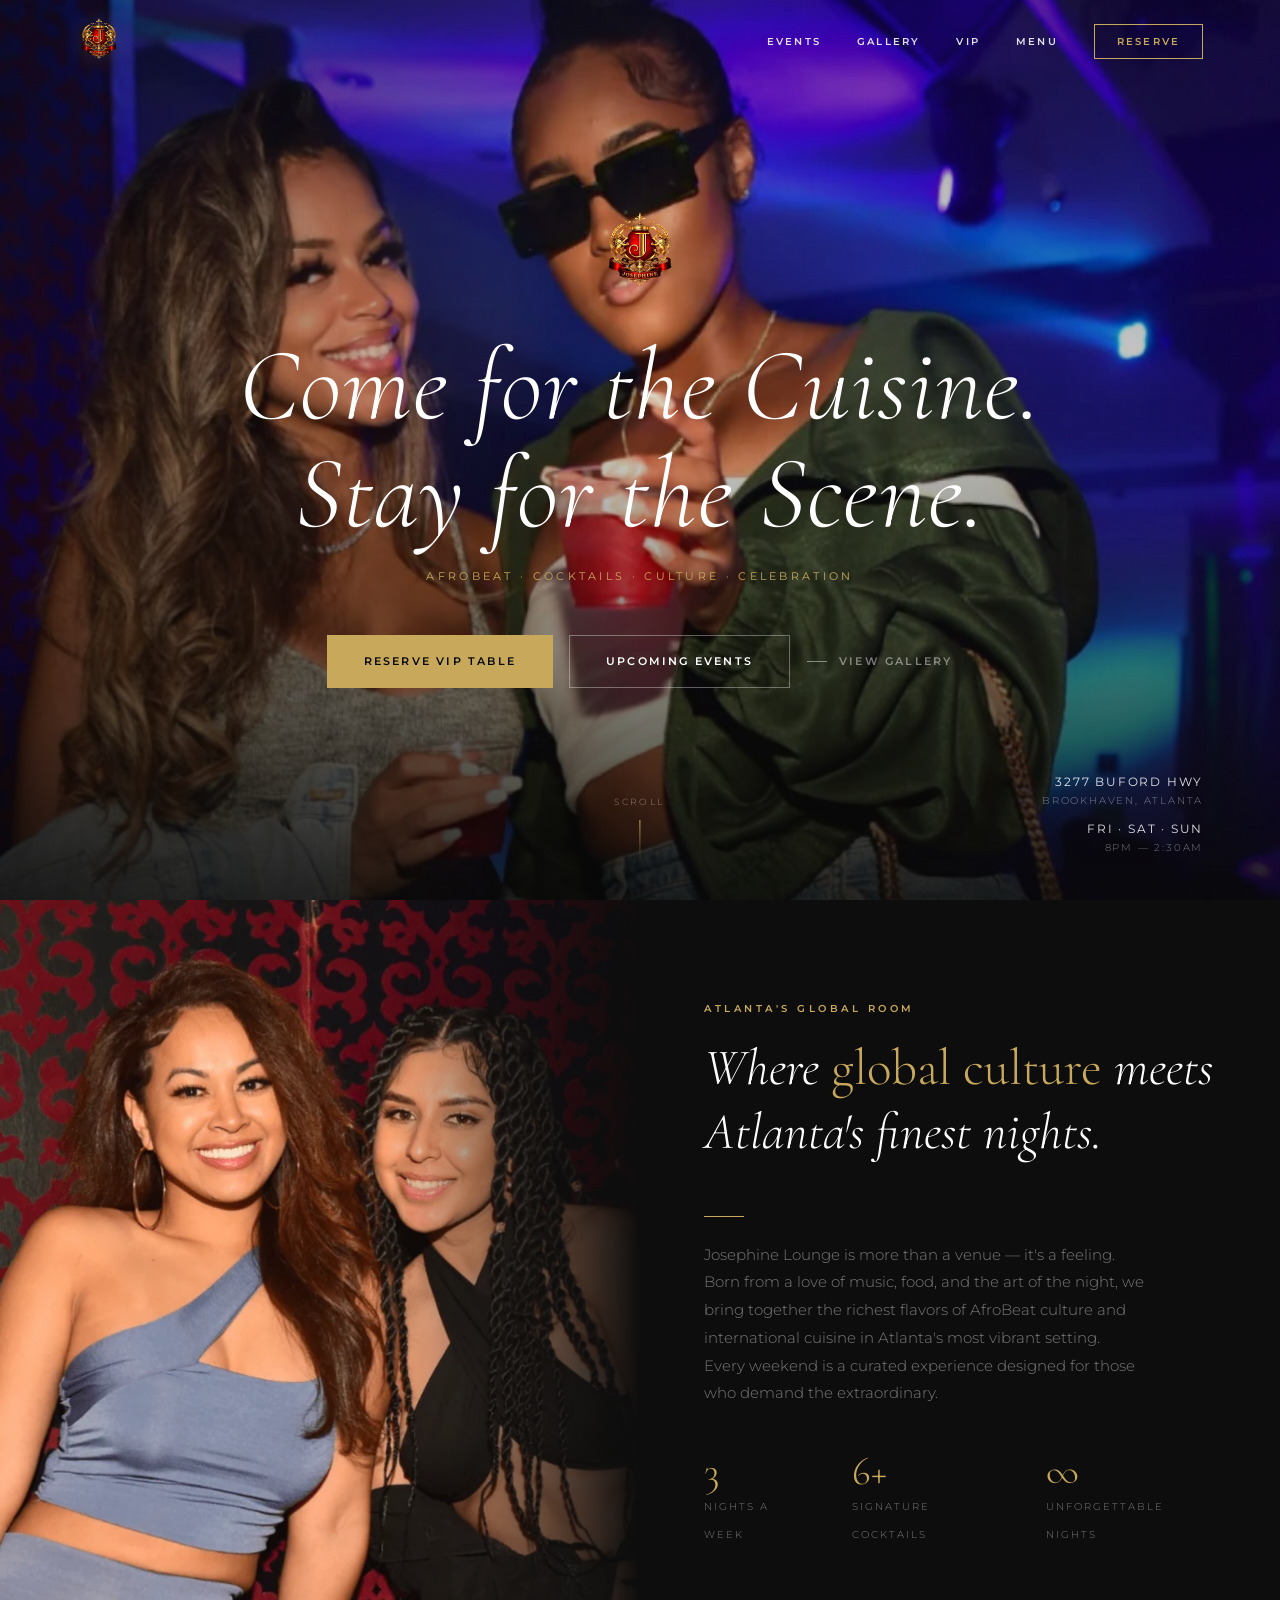
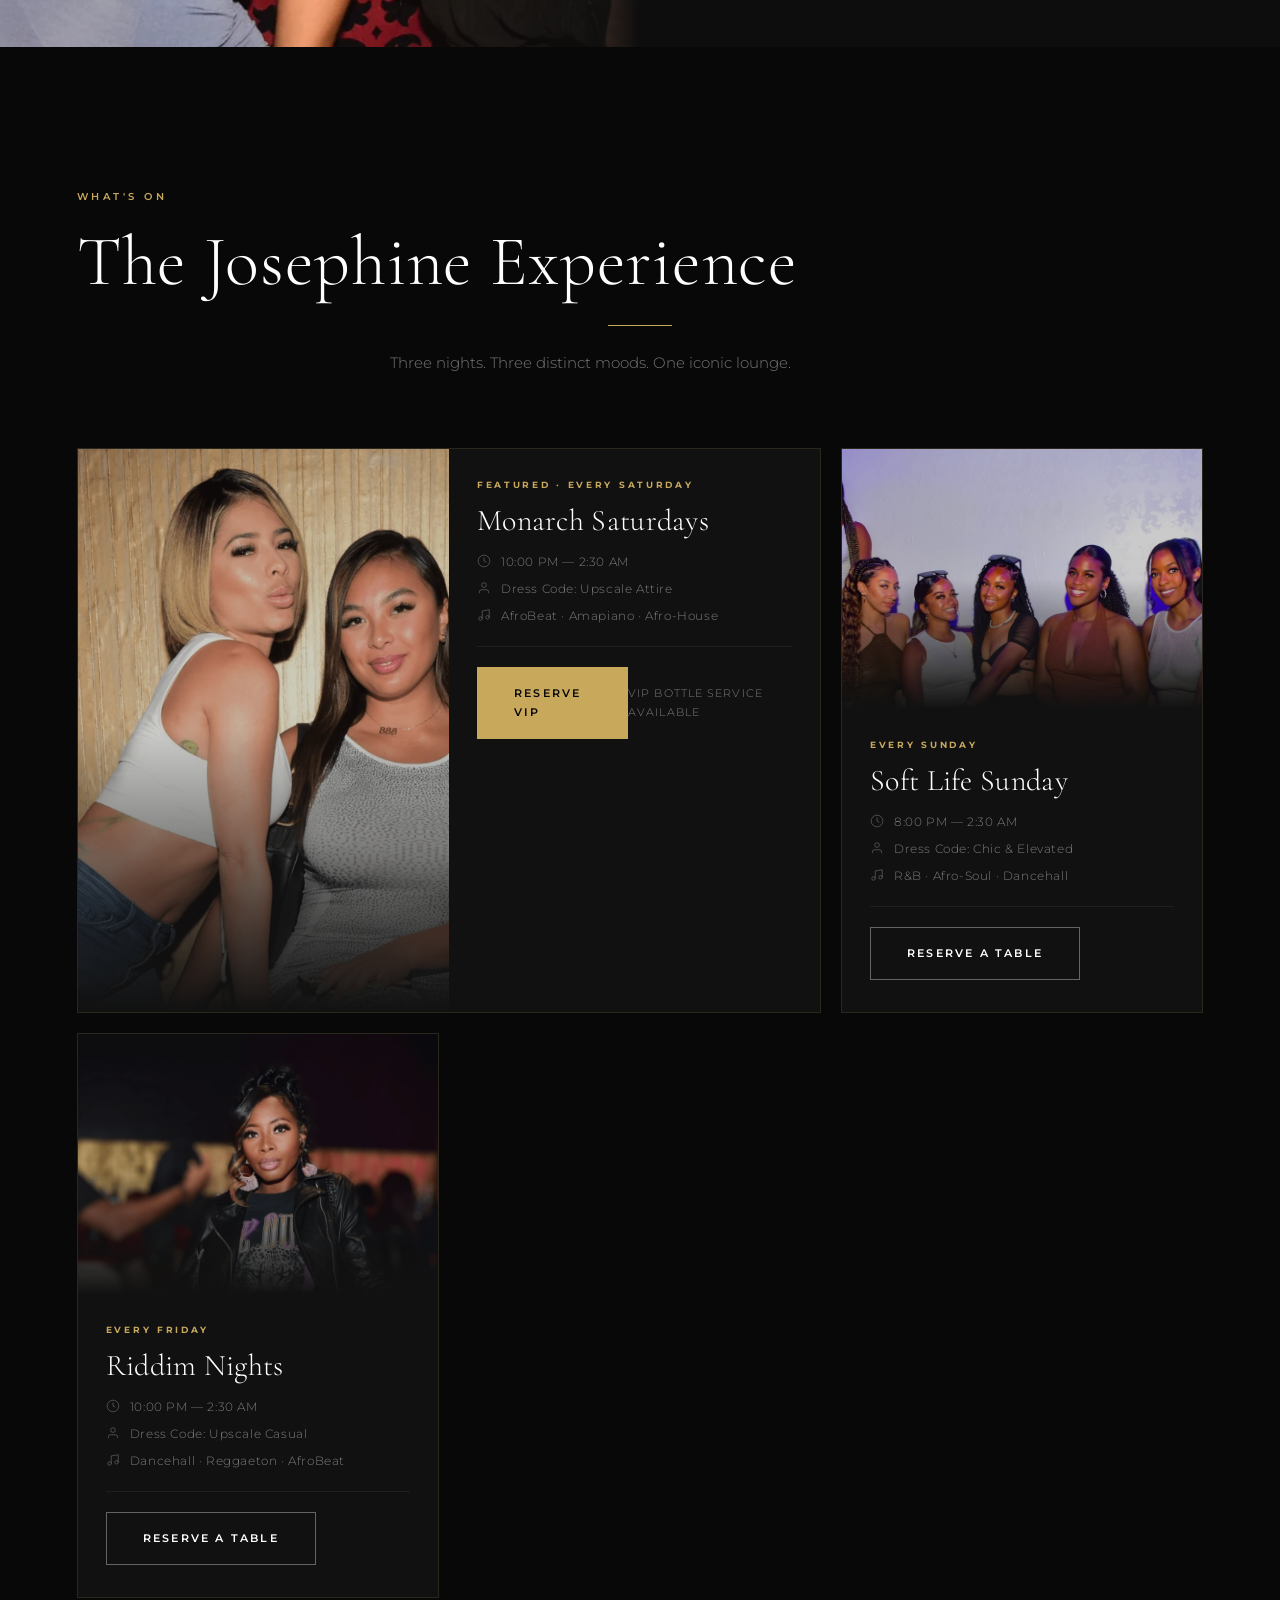
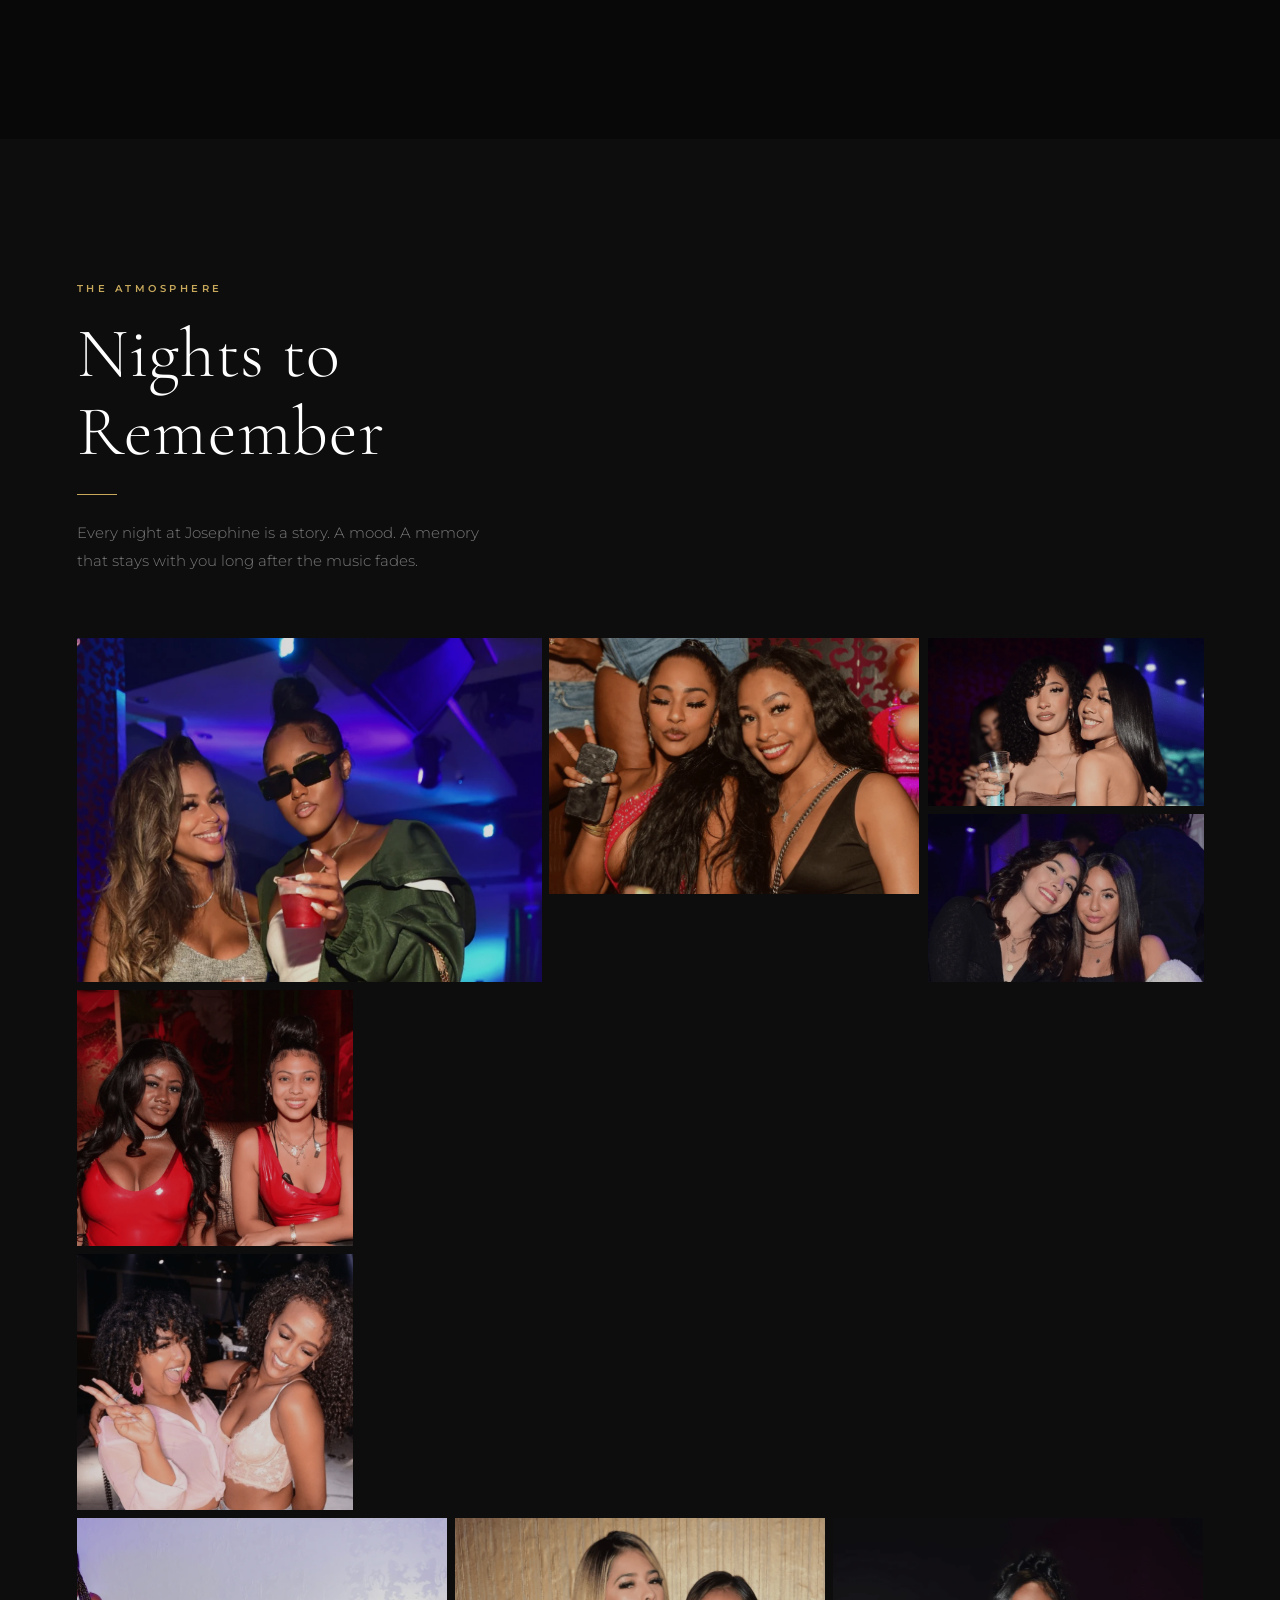
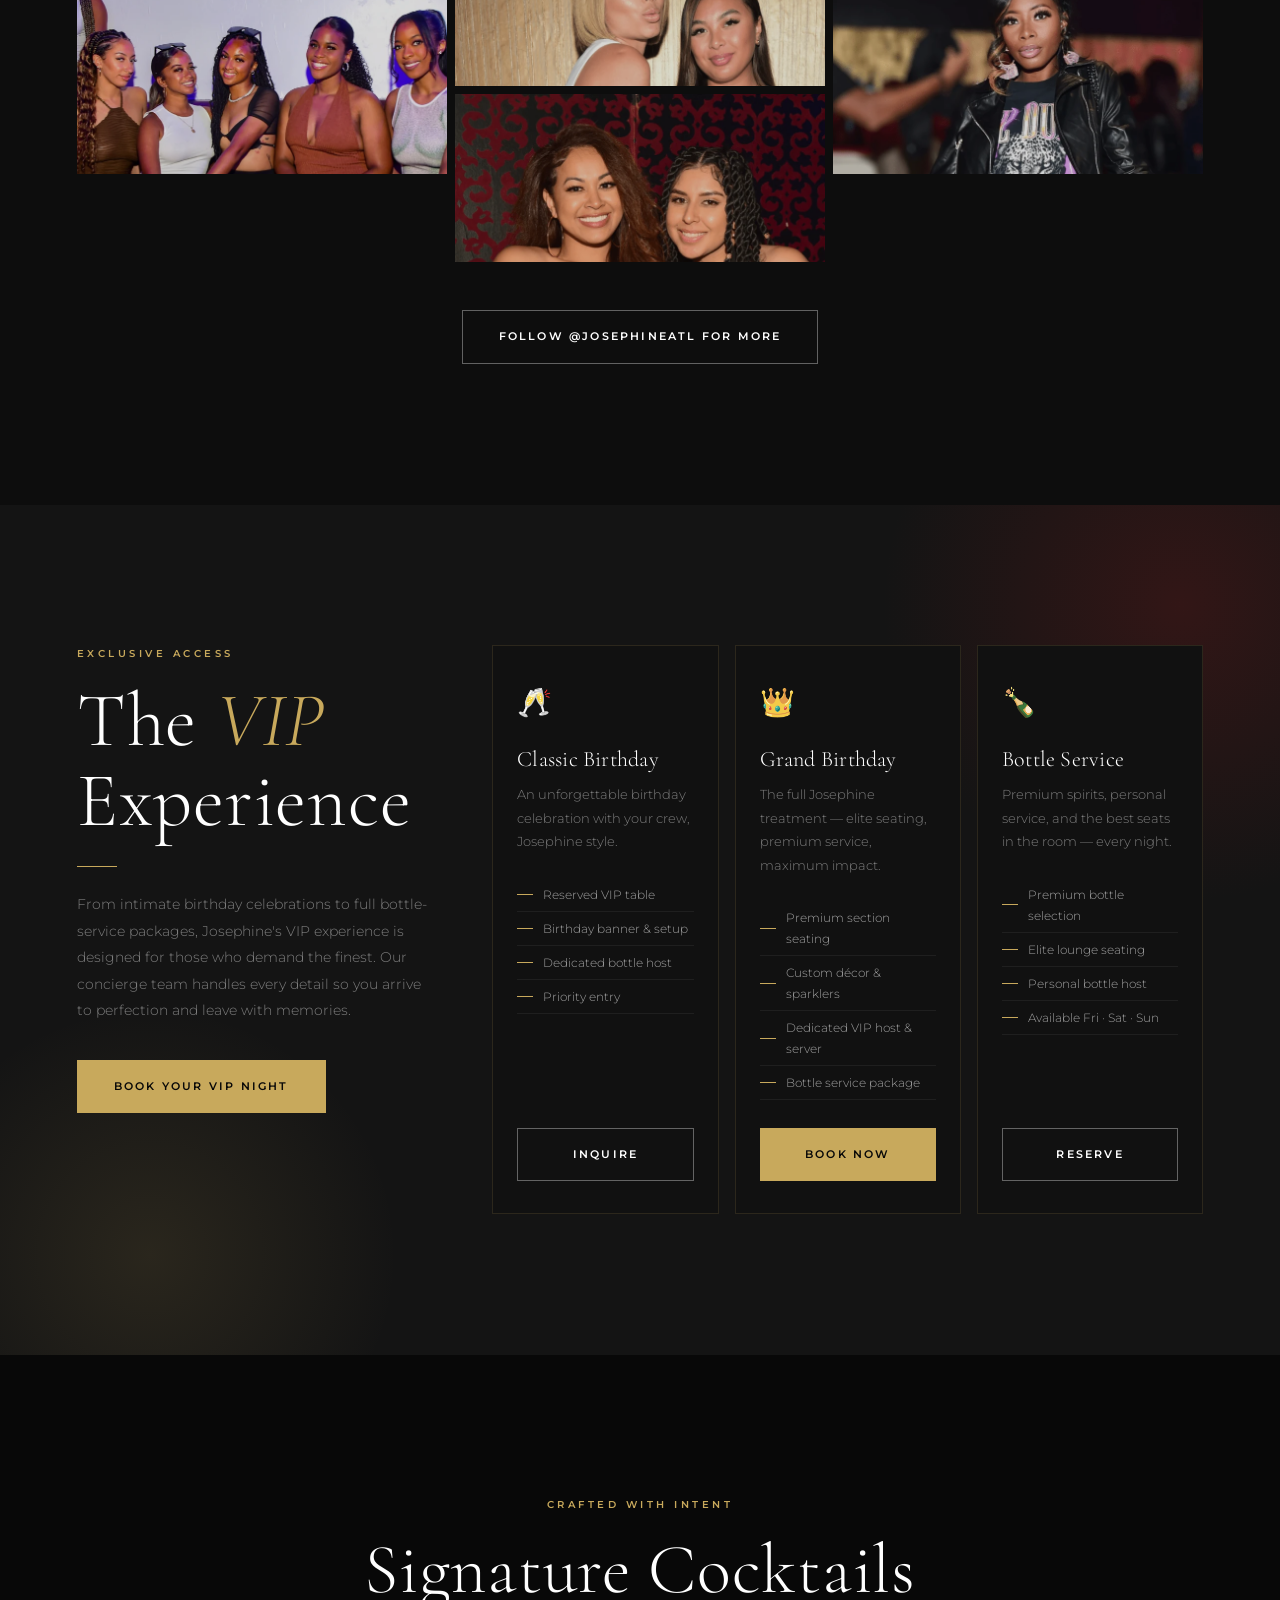
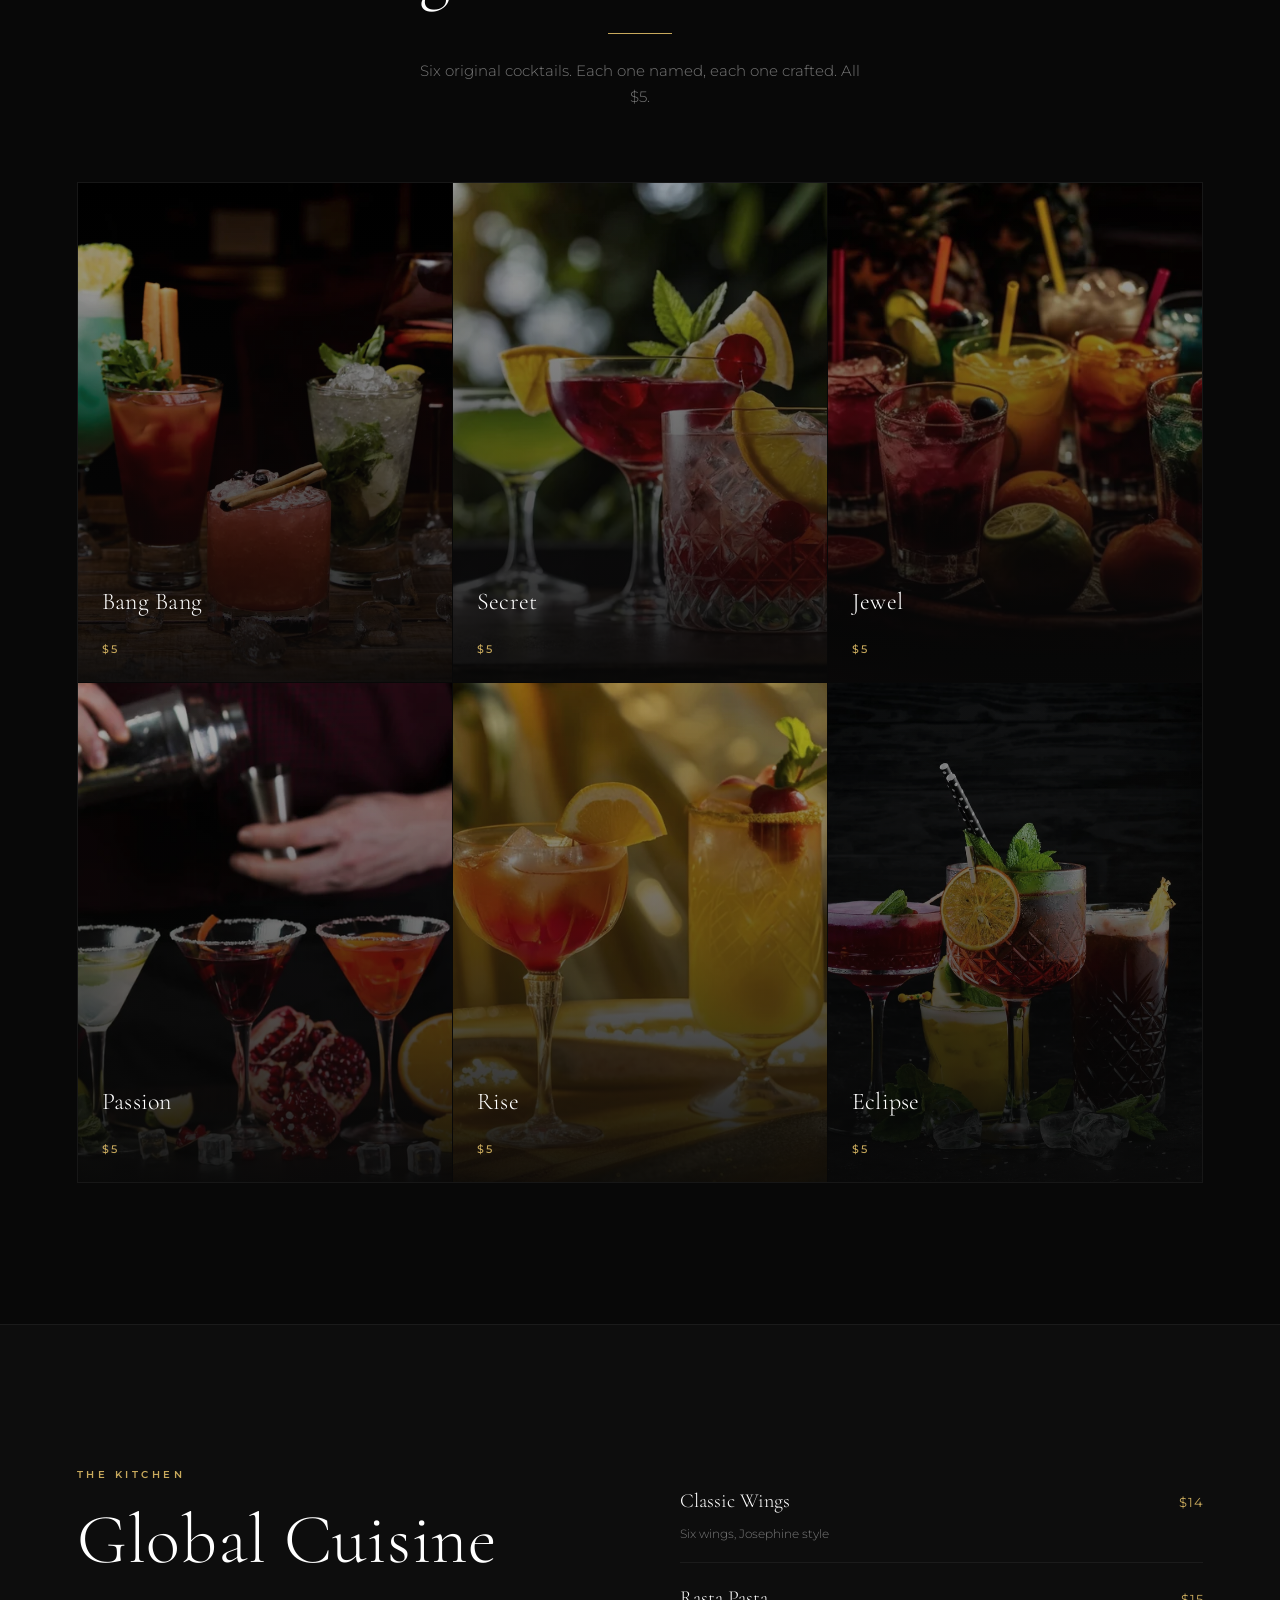
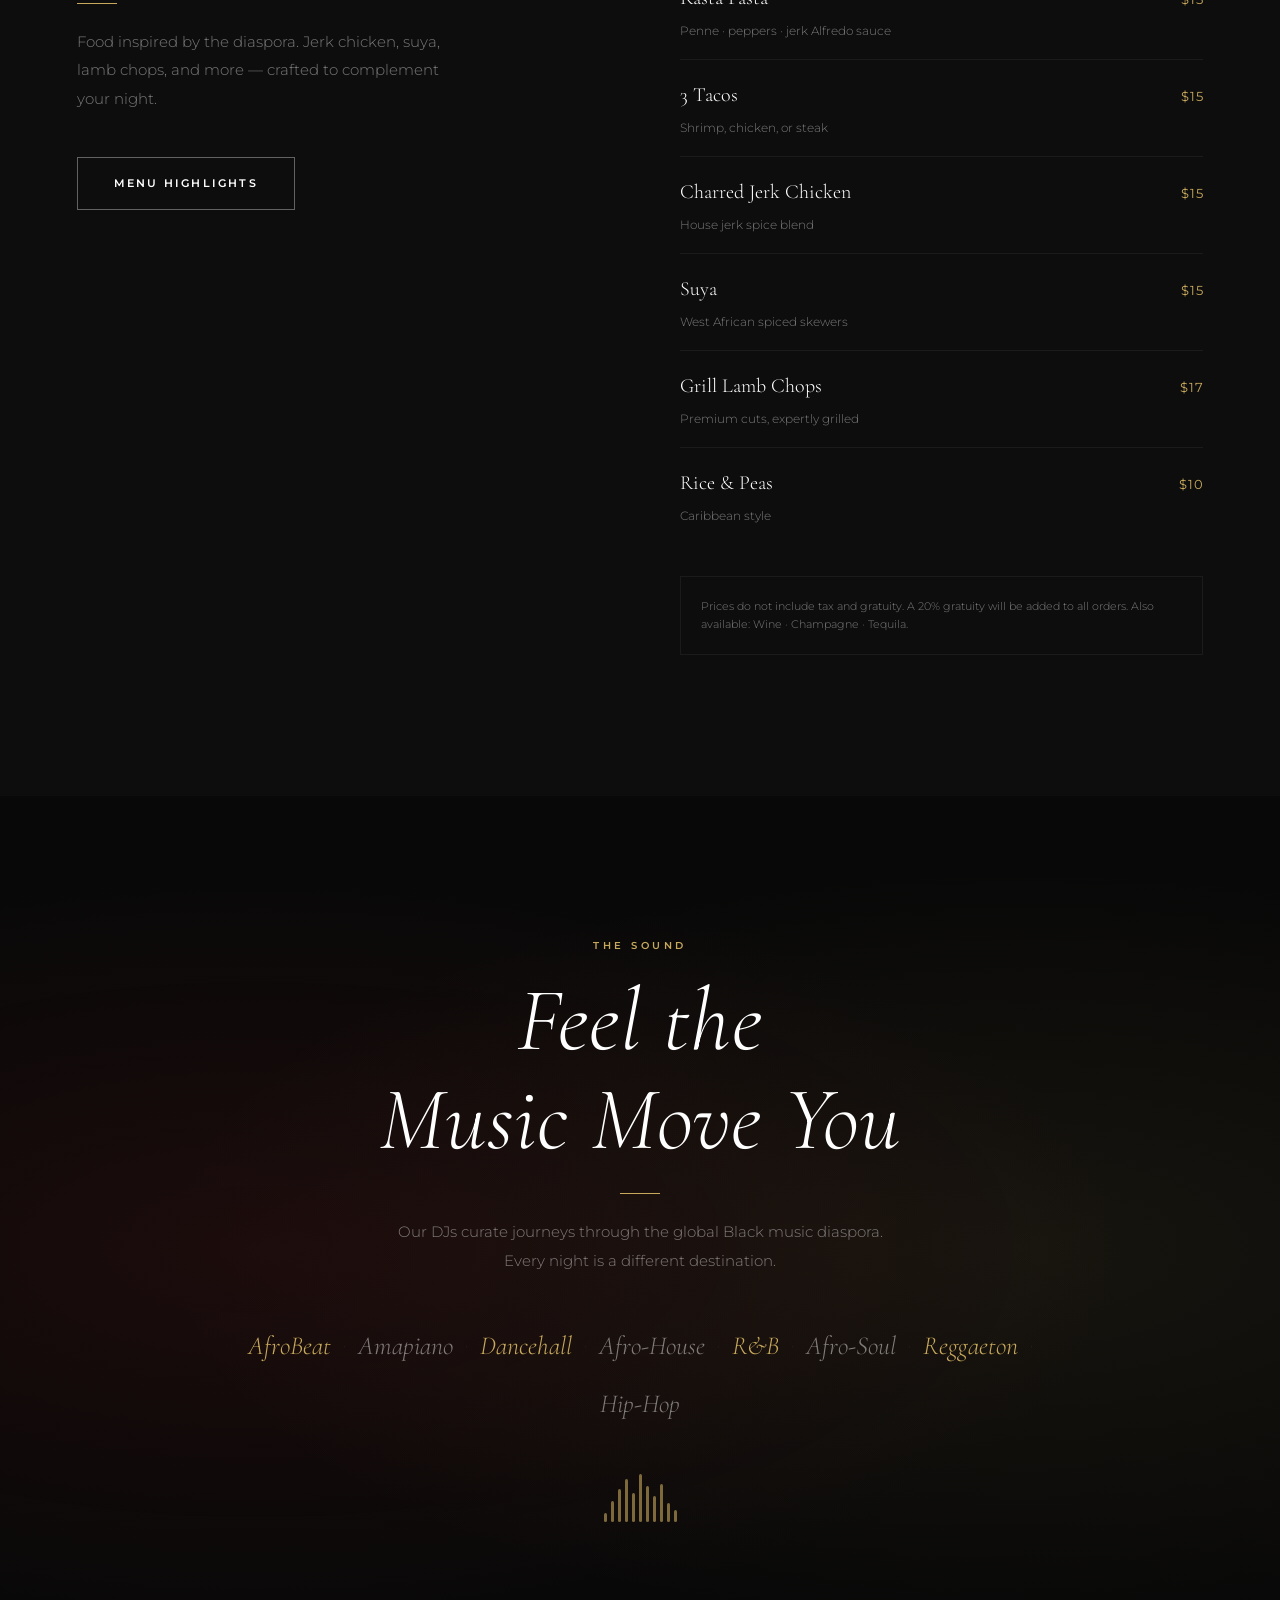
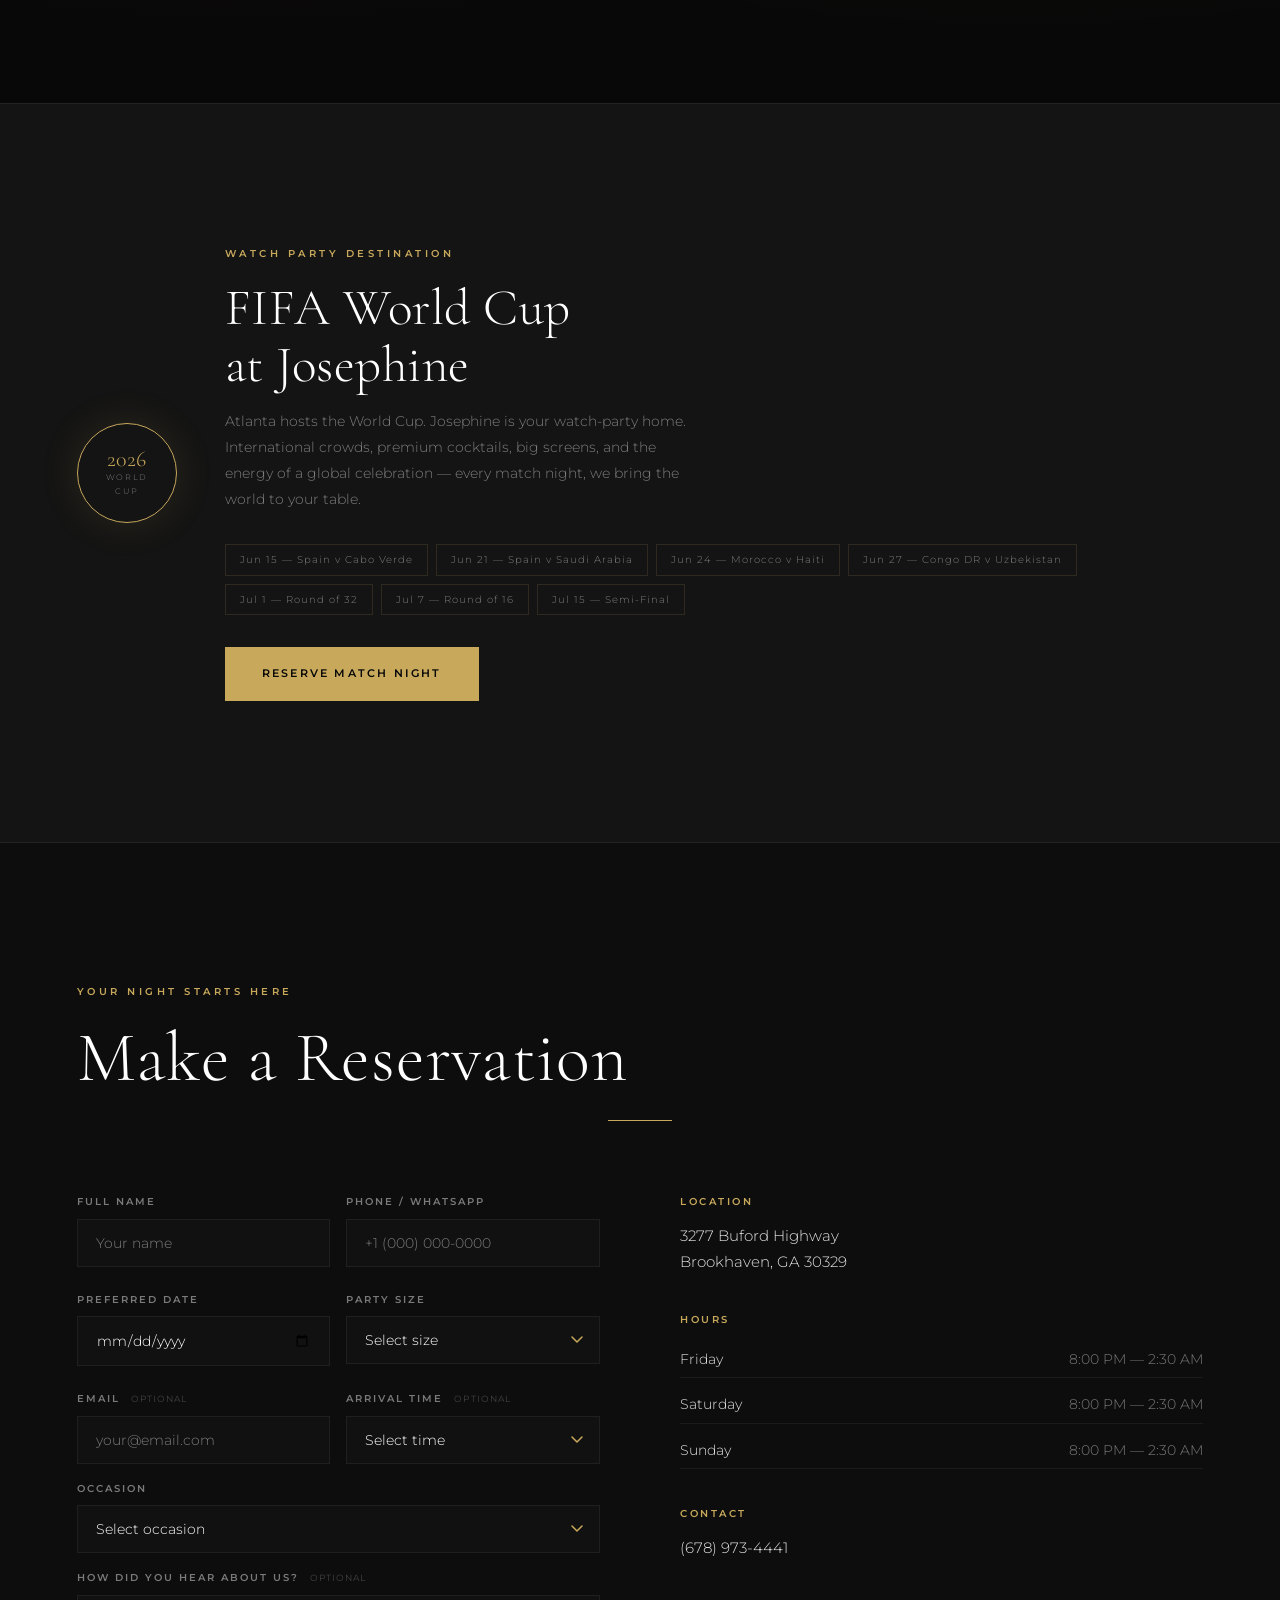
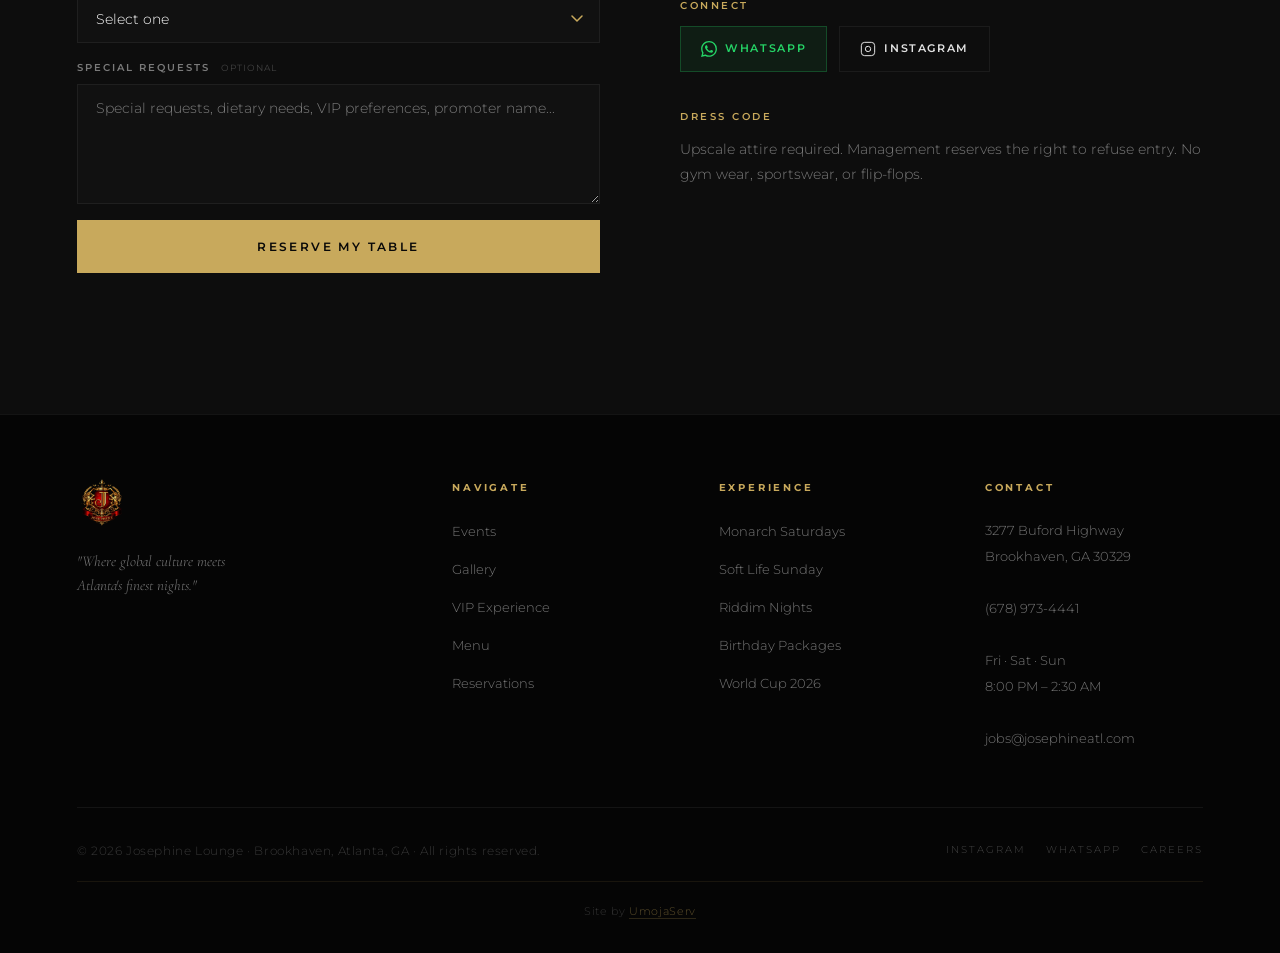
==== commit 48b77c71: "Add files via upload" ====
--- a/index.html
+++ b/index.html
@@ -10,13 +10,15 @@
 
   <!-- Canonical -->
   <link rel="canonical" href="https://mrafrica12.github.io/josephineloungetemp/">
+  <link rel="icon" type="image/webp" href="assets/logo/logo.webp">
+  <link rel="apple-touch-icon" href="assets/logo/logo.png">
 
   <!-- Open Graph -->
   <meta property="og:type"        content="website">
   <meta property="og:url"         content="https://mrafrica12.github.io/josephineloungetemp/">
   <meta property="og:title"       content="Josephine Lounge — Atlanta's Global Nightlife Lounge">
   <meta property="og:description" content="Cuisine. Cocktails. Culture. Celebration. Every Friday, Saturday & Sunday in Brookhaven, Atlanta. Reserve your VIP table now.">
-  <meta property="og:image"       content="https://mrafrica12.github.io/josephineloungetemp/assets/images/webp/Josephine-Lounge-20.webp">
+  <meta property="og:image"       content="https://mrafrica12.github.io/josephineloungetemp/assets/images/hero-lounge.webp">
   <meta property="og:locale"      content="en_US">
   <meta property="og:site_name"   content="Josephine Lounge">
 
@@ -24,7 +26,7 @@
   <meta name="twitter:card"        content="summary_large_image">
   <meta name="twitter:title"       content="Josephine Lounge — Atlanta's Global Nightlife Lounge">
   <meta name="twitter:description" content="AfroBeat. Cocktails. Culture. VIP. Every weekend in Brookhaven, Atlanta.">
-  <meta name="twitter:image"       content="https://mrafrica12.github.io/josephineloungetemp/assets/images/webp/Josephine-Lounge-20.webp">
+  <meta name="twitter:image"       content="https://mrafrica12.github.io/josephineloungetemp/assets/images/hero-lounge.webp">
 
   <title>Josephine Lounge — Atlanta's Global Nightlife Lounge | AfroBeat · VIP · Brookhaven</title>
 
@@ -133,8 +135,7 @@
   <noscript><link rel="stylesheet" href="assets/css/style.css"></noscript>
 
   <!-- Critical image preloads -->
-  <link rel="preload" as="image" href="assets/images/webp/Josephine-Lounge-20.webp" fetchpriority="high">
-  <link rel="preload" as="image" href="assets/logo/logo.webp" fetchpriority="high">
+  <link rel="preload" as="image" href="assets/images/hero-lounge.webp" fetchpriority="high">
 
   <!-- Local SEO structured data -->
   <script type="application/ld+json">
@@ -144,7 +145,7 @@
     "name": "Josephine Lounge",
     "url": "https://mrafrica12.github.io/josephineloungetemp/",
     "logo": "https://mrafrica12.github.io/josephineloungetemp/assets/logo/logo.webp",
-    "image": "https://mrafrica12.github.io/josephineloungetemp/assets/images/webp/Josephine-Lounge-20.webp",
+    "image": "https://mrafrica12.github.io/josephineloungetemp/assets/images/hero-lounge.webp",
     "description": "Atlanta's global nightlife lounge featuring AfroBeat, premium cocktails, VIP bottle service, and unforgettable celebrations in Brookhaven, GA.",
     "telephone": "+16789734441",
     "email": "info@josephineatl.com",
@@ -221,18 +222,18 @@
   <section id="hero" aria-label="Welcome to Josephine Lounge">
     <div class="hero-slides" id="heroSlides">
       <!-- Slide 1: active + preloaded — this is the LCP element -->
-      <div class="hero-slide active" style="background-image:url('assets/images/webp/Josephine-Lounge-20.webp')" role="img" aria-label="Josephine Lounge nightlife atmosphere"></div>
+      <div class="hero-slide active" style="background-image:url('assets/images/hero-lounge.webp')" role="img" aria-label="Josephine Lounge nightlife atmosphere with guests, music, and VIP energy"></div>
       <!-- Slides 2-4: background set by JS after load — browser won't pre-fetch -->
-      <div class="hero-slide" data-bg="assets/images/webp/Josephine-Lounge-21.webp" aria-hidden="true"></div>
-      <div class="hero-slide" data-bg="assets/images/webp/8.7.22-1-1.webp" aria-hidden="true"></div>
-      <div class="hero-slide" data-bg="assets/images/webp/Josephine-Lounge-27.webp" aria-hidden="true"></div>
+      <div class="hero-slide" data-bg="assets/images/hero-crowd.webp" aria-hidden="true"></div>
+      <div class="hero-slide" data-bg="assets/images/hero-afrobeat-night.webp" aria-hidden="true"></div>
+      <div class="hero-slide" data-bg="assets/images/hero-vip-night.webp" aria-hidden="true"></div>
     </div>
     <div class="hero-overlay" aria-hidden="true"></div>
 
     <div class="hero-content">
       <picture>
         <source srcset="assets/logo/logo.webp" type="image/webp">
-        <img src="assets/logo/logo.png" alt="Josephine Lounge crest" class="hero-logo" width="80" height="80" fetchpriority="high" decoding="sync">
+        <img src="assets/logo/logo.png" alt="Josephine Lounge crest" class="hero-logo" width="80" height="80" decoding="async">
       </picture>
       <h1 class="hero-tagline">Come for the Cuisine.<br>Stay for the Scene.</h1>
       <p class="hero-sub">AfroBeat · Cocktails · Culture · Celebration</p>
@@ -271,10 +272,7 @@
   <section id="manifesto" aria-label="About Josephine Lounge">
     <div class="manifesto-inner">
       <div class="manifesto-image reveal-left">
-        <picture>
-          <source srcset="assets/images/webp/Josephine-Lounge-8.webp" type="image/webp">
-          <img src="assets/images/Josephine-Lounge-8.png" alt="Josephine Lounge atmosphere — guests enjoying a premium nightlife experience" loading="lazy" decoding="async" width="750" height="750">
-        </picture>
+        <img src="assets/images/lounge-atmosphere.webp" alt="Guests enjoying the premium Josephine Lounge nightlife atmosphere" loading="lazy" decoding="async" width="750" height="750">
         <div class="manifesto-image-overlay" aria-hidden="true"></div>
       </div>
       <div class="manifesto-text reveal-right">
@@ -318,10 +316,7 @@
         <!-- Featured: Monarch Saturdays -->
         <article class="event-card featured reveal">
           <div class="event-card-image">
-            <picture>
-              <source srcset="assets/images/webp/Josephine-Lounge-3-5.webp" type="image/webp">
-              <img src="assets/images/Josephine-Lounge-3-5.png" alt="Monarch Saturdays at Josephine Lounge — AfroBeat night" loading="lazy" decoding="async" width="750" height="750">
-            </picture>
+            <img src="assets/images/monarch-saturday.webp" alt="Monarch Saturdays AfroBeat night at Josephine Lounge" loading="lazy" decoding="async" width="750" height="750">
           </div>
           <div class="event-card-body">
             <p class="event-type">Featured · Every Saturday</p>
@@ -349,10 +344,7 @@
         <!-- Soft Life Sunday -->
         <article class="event-card reveal" style="transition-delay:.1s">
           <div class="event-card-image">
-            <picture>
-              <source srcset="assets/images/webp/Josephine-Lounge-1-5.webp" type="image/webp">
-              <img src="assets/images/Josephine-Lounge-1-5.png" alt="Soft Life Sunday at Josephine Lounge" loading="lazy" decoding="async" width="750" height="750">
-            </picture>
+            <img src="assets/images/soft-life-sunday.webp" alt="Soft Life Sunday guests at Josephine Lounge" loading="lazy" decoding="async" width="750" height="750">
           </div>
           <div class="event-card-body">
             <p class="event-type">Every Sunday</p>
@@ -377,10 +369,7 @@
         <!-- Riddim Nights -->
         <article class="event-card reveal" style="transition-delay:.2s">
           <div class="event-card-image">
-            <picture>
-              <source srcset="assets/images/webp/11.27.22-15.webp" type="image/webp">
-              <img src="assets/images/11.27.22-15.png" alt="Riddim Nights at Josephine Lounge — Dancehall and Reggaeton" loading="lazy" decoding="async" width="750" height="750">
-            </picture>
+            <img src="assets/images/riddim-nights.webp" alt="Riddim Nights dancehall and reggaeton crowd at Josephine Lounge" loading="lazy" decoding="async" width="750" height="750">
           </div>
           <div class="event-card-body">
             <p class="event-type">Every Friday</p>
@@ -418,24 +407,24 @@
       </div>
 
       <div class="gallery-grid" role="list">
-        <div class="g-item reveal" role="listitem"><picture><source srcset="assets/images/webp/Josephine-Lounge-20.webp" type="image/webp"><img src="assets/images/Josephine-Lounge-20.png" alt="Josephine Lounge nightlife" loading="lazy" decoding="async" width="750" height="750"></picture></div>
-        <div class="g-item reveal" role="listitem"><picture><source srcset="assets/images/webp/Josephine-Lounge-21.webp" type="image/webp"><img src="assets/images/Josephine-Lounge-21.png" alt="Josephine Lounge crowd" loading="lazy" decoding="async" width="750" height="750"></picture></div>
-        <div class="g-item reveal" role="listitem"><picture><source srcset="assets/images/webp/8.7.22-1-1.webp" type="image/webp"><img src="assets/images/8.7.22-1-1.png" alt="Josephine Lounge event night" loading="lazy" decoding="async" width="750" height="750"></picture></div>
-        <div class="g-item reveal" role="listitem"><picture><source srcset="assets/images/webp/Josephine-Lounge-27.webp" type="image/webp"><img src="assets/images/Josephine-Lounge-27.png" alt="Josephine Lounge atmosphere" loading="lazy" decoding="async" width="750" height="750"></picture></div>
-        <div class="g-item reveal" role="listitem"><picture><source srcset="assets/images/webp/Josephine-Lounge-1-2.webp" type="image/webp"><img src="assets/images/Josephine-Lounge-1-2.png" alt="Josephine Lounge VIP section" loading="lazy" decoding="async" width="750" height="750"></picture></div>
-        <div class="g-item reveal" role="listitem"><picture><source srcset="assets/images/webp/10.16.22.webp" type="image/webp"><img src="assets/images/10.16.22.png" alt="Josephine Lounge October event" loading="lazy" decoding="async" width="750" height="750"></picture></div>
-        <div class="g-item reveal" role="listitem"><picture><source srcset="assets/images/webp/11.27.22-16.webp" type="image/webp"><img src="assets/images/11.27.22-16.png" alt="Josephine Lounge November event" loading="lazy" decoding="async" width="750" height="750"></picture></div>
-        <div class="g-item reveal" role="listitem"><picture><source srcset="assets/images/webp/Josephine-Lounge-1-9.webp" type="image/webp"><img src="assets/images/Josephine-Lounge-1-9.png" alt="Josephine Lounge scene" loading="lazy" decoding="async" width="750" height="750"></picture></div>
-        <div class="g-item reveal" role="listitem"><picture><source srcset="assets/images/webp/8.7.22-2.webp" type="image/webp"><img src="assets/images/8.7.22-2.png" alt="Josephine Lounge August event" loading="lazy" decoding="async" width="750" height="750"></picture></div>
-        <div class="g-item reveal" role="listitem"><picture><source srcset="assets/images/webp/11.27.22-24.webp" type="image/webp"><img src="assets/images/11.27.22-24.png" alt="Josephine Lounge celebration" loading="lazy" decoding="async" width="750" height="750"></picture></div>
-        <div class="g-item reveal" role="listitem"><picture><source srcset="assets/images/webp/Josephine-Lounge-2-3.webp" type="image/webp"><img src="assets/images/Josephine-Lounge-2-3.png" alt="Josephine Lounge lounge area" loading="lazy" decoding="async" width="750" height="750"></picture></div>
-        <div class="g-item reveal" role="listitem"><picture><source srcset="assets/images/webp/12.4.22-2.webp" type="image/webp"><img src="assets/images/12.4.22-2.png" alt="Josephine Lounge December event" loading="lazy" decoding="async" width="750" height="750"></picture></div>
-        <div class="g-item reveal" role="listitem"><picture><source srcset="assets/images/webp/Facetune_07-09-2022-11-24-39.webp" type="image/webp"><img src="assets/images/Facetune_07-09-2022-11-24-39.jpg" alt="Josephine Lounge guest portrait" loading="lazy" decoding="async" width="750" height="750"></picture></div>
-        <div class="g-item reveal" role="listitem"><picture><source srcset="assets/images/webp/Josephine-Lounge-3-7.webp" type="image/webp"><img src="assets/images/Josephine-Lounge-3-7.png" alt="Josephine Lounge DJ set" loading="lazy" decoding="async" width="750" height="750"></picture></div>
-        <div class="g-item reveal" role="listitem"><picture><source srcset="assets/images/webp/Josephine-Lounge-1-5.webp" type="image/webp"><img src="assets/images/Josephine-Lounge-1-5.png" alt="Josephine Lounge guests" loading="lazy" decoding="async" width="750" height="750"></picture></div>
-        <div class="g-item reveal" role="listitem"><picture><source srcset="assets/images/webp/Josephine-Lounge-3-5.webp" type="image/webp"><img src="assets/images/Josephine-Lounge-3-5.png" alt="Josephine Lounge Saturday night" loading="lazy" decoding="async" width="750" height="750"></picture></div>
-        <div class="g-item reveal" role="listitem"><picture><source srcset="assets/images/webp/11.27.22-15.webp" type="image/webp"><img src="assets/images/11.27.22-15.png" alt="Josephine Lounge nightlife scene" loading="lazy" decoding="async" width="750" height="750"></picture></div>
-        <div class="g-item reveal" role="listitem"><picture><source srcset="assets/images/webp/Josephine-Lounge-8.webp" type="image/webp"><img src="assets/images/Josephine-Lounge-8.png" alt="Josephine Lounge interior" loading="lazy" decoding="async" width="750" height="750"></picture></div>
+        <div class="g-item reveal" role="listitem"><img src="assets/images/hero-lounge.webp" alt="Josephine Lounge nightlife with guests and warm lounge lighting" loading="lazy" decoding="async" width="750" height="750"></div>
+        <div class="g-item reveal" role="listitem"><img src="assets/images/hero-crowd.webp" alt="Crowd enjoying an AfroBeat night at Josephine Lounge" loading="lazy" decoding="async" width="750" height="750"></div>
+        <div class="g-item reveal" role="listitem"><img src="assets/images/hero-afrobeat-night.webp" alt="Guests gathered during a Josephine Lounge event night" loading="lazy" decoding="async" width="750" height="750"></div>
+        <div class="g-item reveal" role="listitem"><img src="assets/images/hero-vip-night.webp" alt="Premium nightlife atmosphere inside Josephine Lounge" loading="lazy" decoding="async" width="750" height="750"></div>
+        <div class="g-item reveal" role="listitem"><img src="assets/images/vip-section.webp" alt="VIP section at Josephine Lounge ready for bottle service" loading="lazy" decoding="async" width="750" height="750"></div>
+        <div class="g-item reveal" role="listitem"><img src="assets/images/gallery-october-event.webp" alt="October event crowd at Josephine Lounge" loading="lazy" decoding="async" width="750" height="750"></div>
+        <div class="g-item reveal" role="listitem"><img src="assets/images/gallery-november-event.webp" alt="November nightlife event at Josephine Lounge" loading="lazy" decoding="async" width="750" height="750"></div>
+        <div class="g-item reveal" role="listitem"><img src="assets/images/gallery-nightlife-scene.webp" alt="Josephine Lounge nightlife scene with guests and music" loading="lazy" decoding="async" width="750" height="750"></div>
+        <div class="g-item reveal" role="listitem"><img src="assets/images/gallery-august-event.webp" alt="August event night at Josephine Lounge" loading="lazy" decoding="async" width="750" height="750"></div>
+        <div class="g-item reveal" role="listitem"><img src="assets/images/gallery-celebration.webp" alt="Guests celebrating at Josephine Lounge" loading="lazy" decoding="async" width="750" height="750"></div>
+        <div class="g-item reveal" role="listitem"><img src="assets/images/gallery-lounge-area.webp" alt="Josephine Lounge seating and lounge area" loading="lazy" decoding="async" width="750" height="750"></div>
+        <div class="g-item reveal" role="listitem"><img src="assets/images/gallery-december-event.webp" alt="December event atmosphere at Josephine Lounge" loading="lazy" decoding="async" width="750" height="750"></div>
+        <div class="g-item reveal" role="listitem"><img src="assets/images/gallery-guest-portrait.webp" alt="Guest portrait from a Josephine Lounge night" loading="lazy" decoding="async" width="750" height="750"></div>
+        <div class="g-item reveal" role="listitem"><img src="assets/images/gallery-dj-set.webp" alt="DJ set and music experience at Josephine Lounge" loading="lazy" decoding="async" width="750" height="750"></div>
+        <div class="g-item reveal" role="listitem"><img src="assets/images/soft-life-sunday.webp" alt="Guests enjoying Soft Life Sunday at Josephine Lounge" loading="lazy" decoding="async" width="750" height="750"></div>
+        <div class="g-item reveal" role="listitem"><img src="assets/images/monarch-saturday.webp" alt="Saturday night crowd at Josephine Lounge" loading="lazy" decoding="async" width="750" height="750"></div>
+        <div class="g-item reveal" role="listitem"><img src="assets/images/riddim-nights.webp" alt="Riddim Nights nightlife crowd at Josephine Lounge" loading="lazy" decoding="async" width="750" height="750"></div>
+        <div class="g-item reveal" role="listitem"><img src="assets/images/lounge-atmosphere.webp" alt="Josephine Lounge interior atmosphere with guests" loading="lazy" decoding="async" width="750" height="750"></div>
       </div>
 
       <div class="gallery-view-all reveal">
@@ -515,42 +504,42 @@
       <div class="cocktails-grid">
         <div class="cocktail-card reveal">
           <div class="cocktail-image">
-            <picture><source srcset="assets/images/webp/bang-bang-1.webp" type="image/webp"><img src="assets/images/bang-bang-1.jpg" alt="Bang Bang cocktail — strawberry, lemon, agave" loading="lazy" decoding="async" width="800" height="800"></picture>
+            <img src="assets/images/cocktail-bang-bang.webp" alt="Bang Bang cocktail with strawberry, lemon, and agave" loading="lazy" decoding="async" width="900" height="839">
           </div>
           <div class="cocktail-overlay" aria-hidden="true"></div>
           <div class="cocktail-info"><h4 class="cocktail-name">Bang Bang</h4><p class="cocktail-desc">Premium liquor · strawberry · lemon · agave</p><span class="cocktail-price">$5</span></div>
         </div>
         <div class="cocktail-card reveal" style="transition-delay:.08s">
           <div class="cocktail-image">
-            <picture><source srcset="assets/images/webp/secret-1.webp" type="image/webp"><img src="assets/images/secret-1.jpg" alt="Secret cocktail — peach schnapps, strawberry, lemon" loading="lazy" decoding="async" width="800" height="800"></picture>
+            <img src="assets/images/cocktail-secret.webp" alt="Secret cocktail with peach schnapps, strawberry, and lemon" loading="lazy" decoding="async" width="900" height="597">
           </div>
           <div class="cocktail-overlay" aria-hidden="true"></div>
           <div class="cocktail-info"><h4 class="cocktail-name">Secret</h4><p class="cocktail-desc">Premium liquor · peach schnapps · strawberry · lemon</p><span class="cocktail-price">$5</span></div>
         </div>
         <div class="cocktail-card reveal" style="transition-delay:.16s">
           <div class="cocktail-image">
-            <picture><source srcset="assets/images/webp/jewel-1.webp" type="image/webp"><img src="assets/images/jewel-1.jpg" alt="Jewel cocktail — sour apple, cranberry, lime" loading="lazy" decoding="async" width="800" height="800"></picture>
+            <img src="assets/images/cocktail-jewel.webp" alt="Jewel cocktail with sour apple, cranberry, and lime" loading="lazy" decoding="async" width="900" height="514">
           </div>
           <div class="cocktail-overlay" aria-hidden="true"></div>
           <div class="cocktail-info"><h4 class="cocktail-name">Jewel</h4><p class="cocktail-desc">Premium liquor · sour apple schnapps · cranberry · lime</p><span class="cocktail-price">$5</span></div>
         </div>
         <div class="cocktail-card reveal" style="transition-delay:.08s">
           <div class="cocktail-image">
-            <picture><source srcset="assets/images/webp/passion-1.webp" type="image/webp"><img src="assets/images/passion-1.jpg" alt="Passion cocktail — triple sec, lemon, passionfruit" loading="lazy" decoding="async" width="800" height="800"></picture>
+            <img src="assets/images/cocktail-passion.webp" alt="Passion cocktail with triple sec, lemon, and passionfruit" loading="lazy" decoding="async" width="900" height="600">
           </div>
           <div class="cocktail-overlay" aria-hidden="true"></div>
           <div class="cocktail-info"><h4 class="cocktail-name">Passion</h4><p class="cocktail-desc">Premium liquor · triple sec · lemon · passionfruit · agave</p><span class="cocktail-price">$5</span></div>
         </div>
         <div class="cocktail-card reveal" style="transition-delay:.16s">
           <div class="cocktail-image">
-            <picture><source srcset="assets/images/webp/rise-1.webp" type="image/webp"><img src="assets/images/rise-1.jpg" alt="Rise cocktail — peach schnapps, orange juice" loading="lazy" decoding="async" width="800" height="800"></picture>
+            <img src="assets/images/cocktail-rise.webp" alt="Rise cocktail with peach schnapps and orange juice" loading="lazy" decoding="async" width="900" height="600">
           </div>
           <div class="cocktail-overlay" aria-hidden="true"></div>
           <div class="cocktail-info"><h4 class="cocktail-name">Rise</h4><p class="cocktail-desc">Premium liquor · peach schnapps · orange juice</p><span class="cocktail-price">$5</span></div>
         </div>
         <div class="cocktail-card reveal" style="transition-delay:.24s">
           <div class="cocktail-image">
-            <picture><source srcset="assets/images/webp/eclipse-1.webp" type="image/webp"><img src="assets/images/eclipse-1.jpg" alt="Eclipse cocktail — blue curaçao, pineapple, cranberry" loading="lazy" decoding="async" width="800" height="800"></picture>
+            <img src="assets/images/cocktail-eclipse.webp" alt="Eclipse cocktail with blue curacao, pineapple, cranberry, and grenadine" loading="lazy" decoding="async" width="900" height="900">
           </div>
           <div class="cocktail-overlay" aria-hidden="true"></div>
           <div class="cocktail-info"><h4 class="cocktail-name">Eclipse</h4><p class="cocktail-desc">Premium liquor · blue curaçao · pineapple · cranberry · grenadine</p><span class="cocktail-price">$5</span></div>
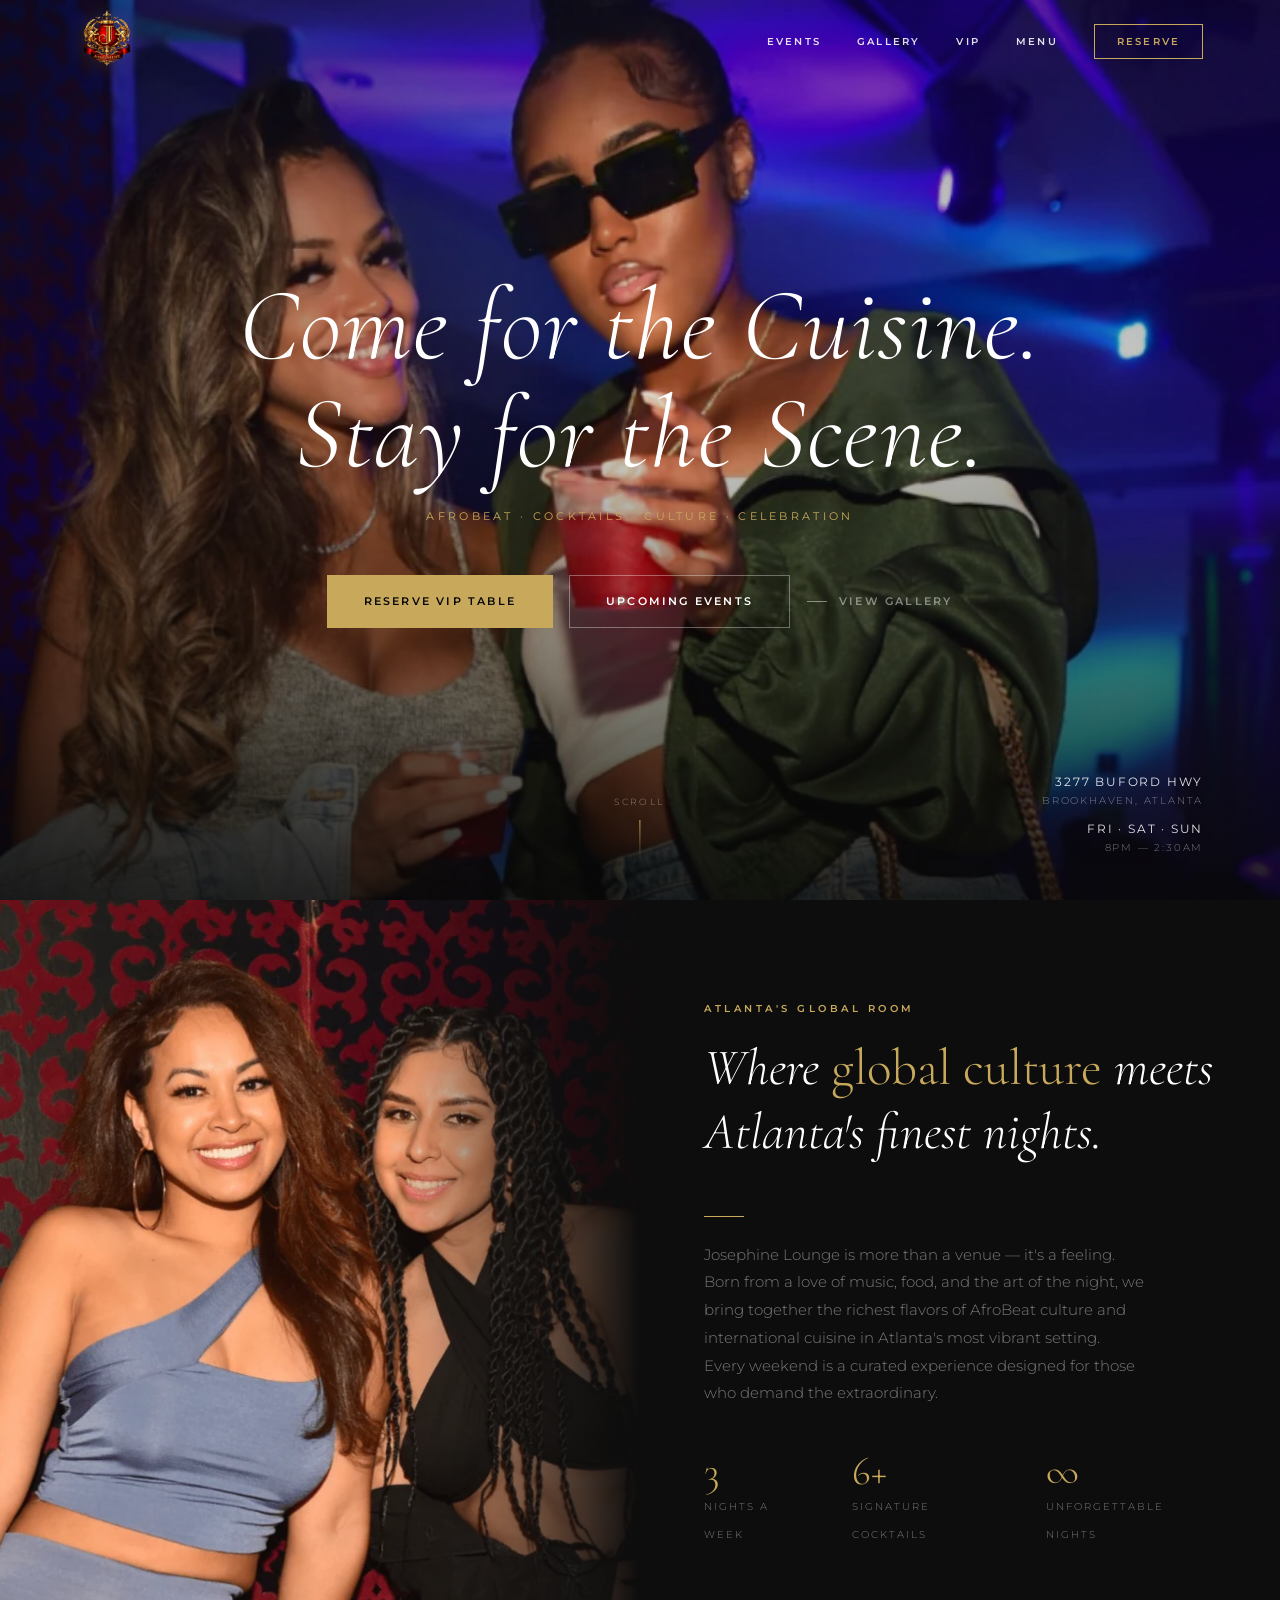
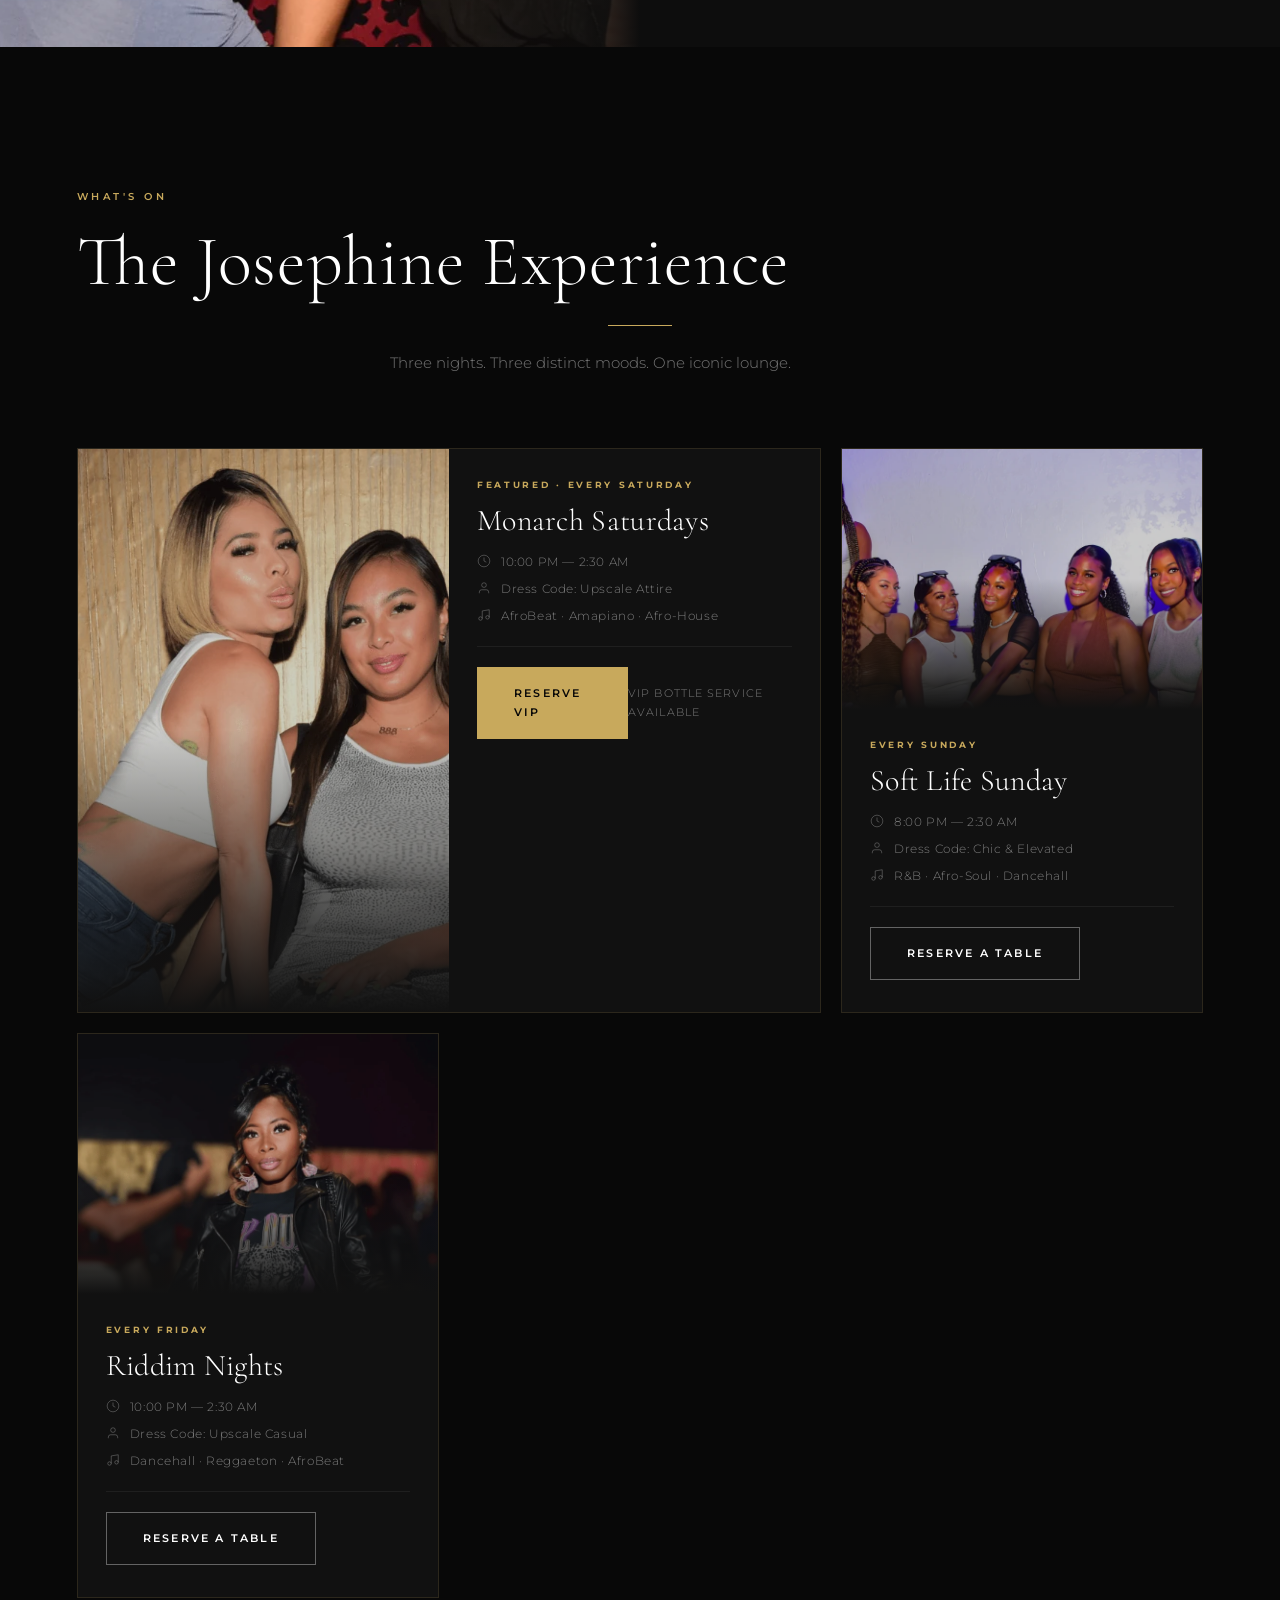
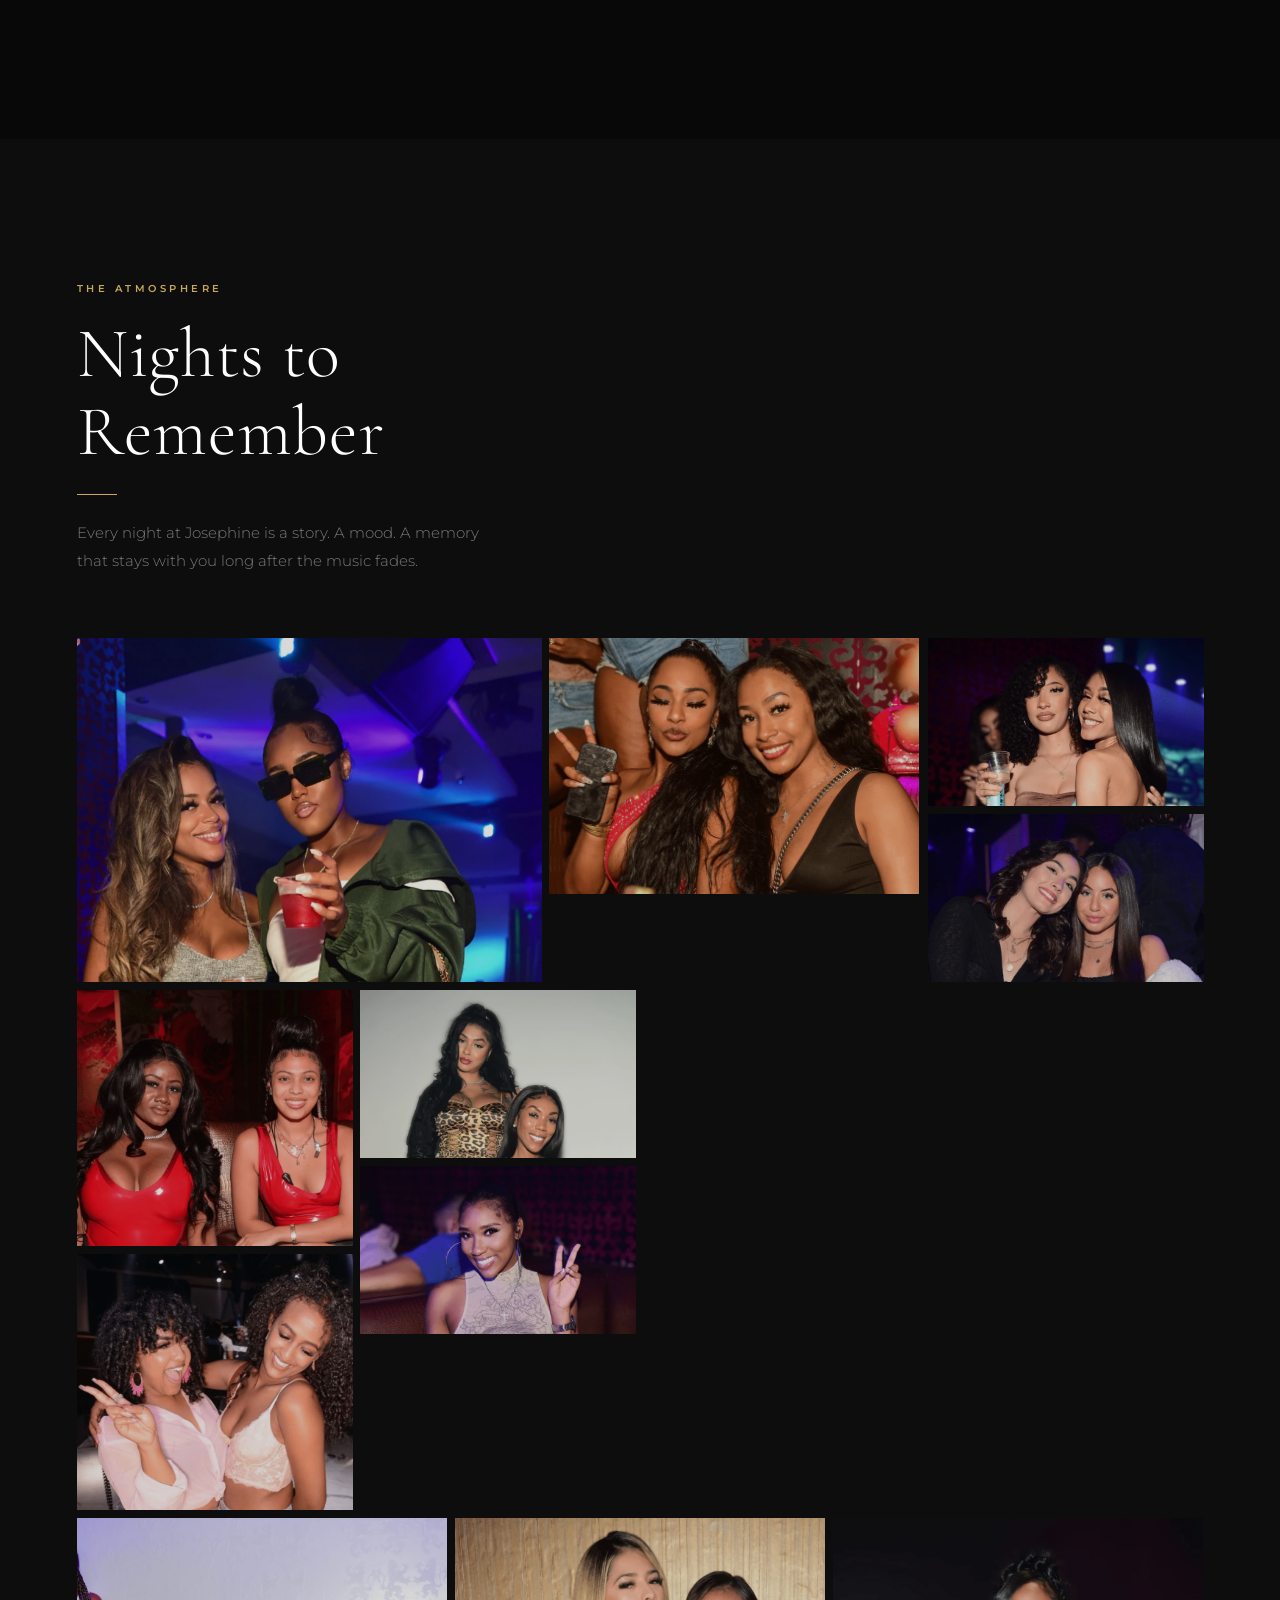
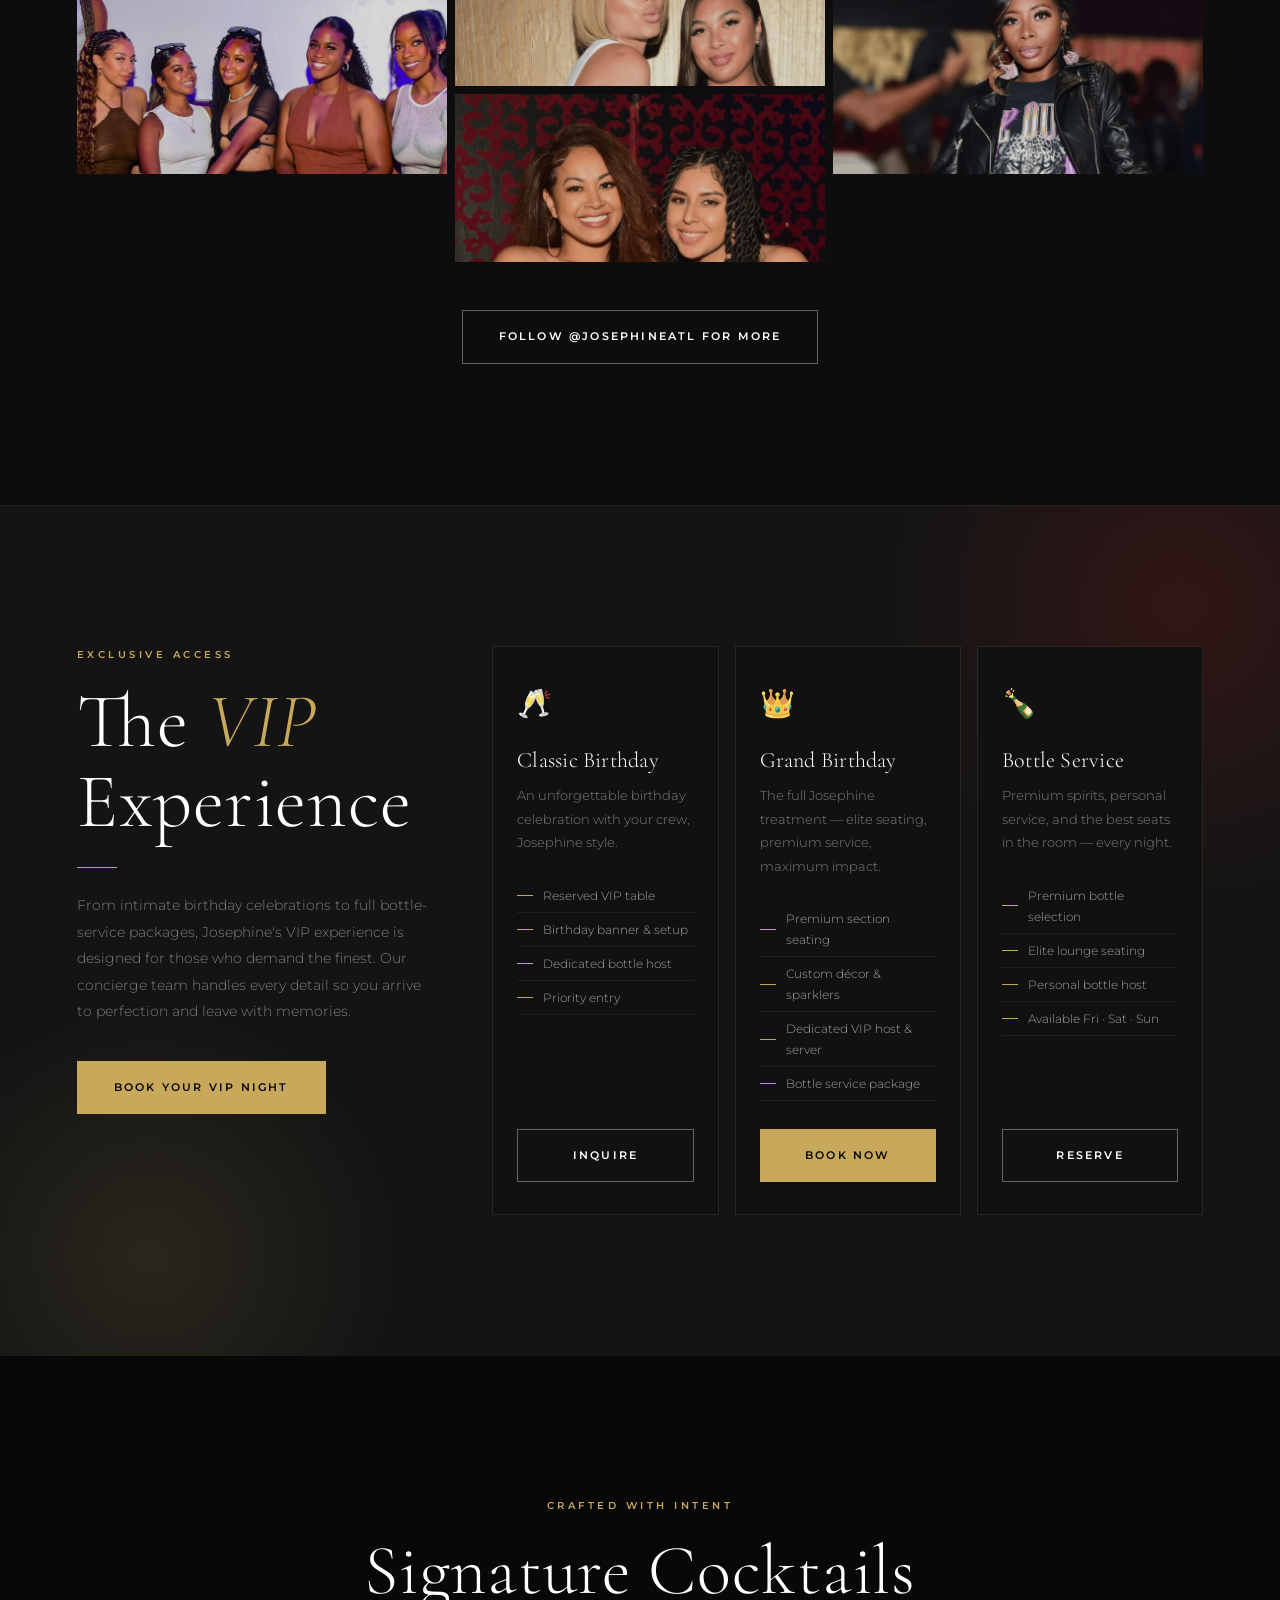
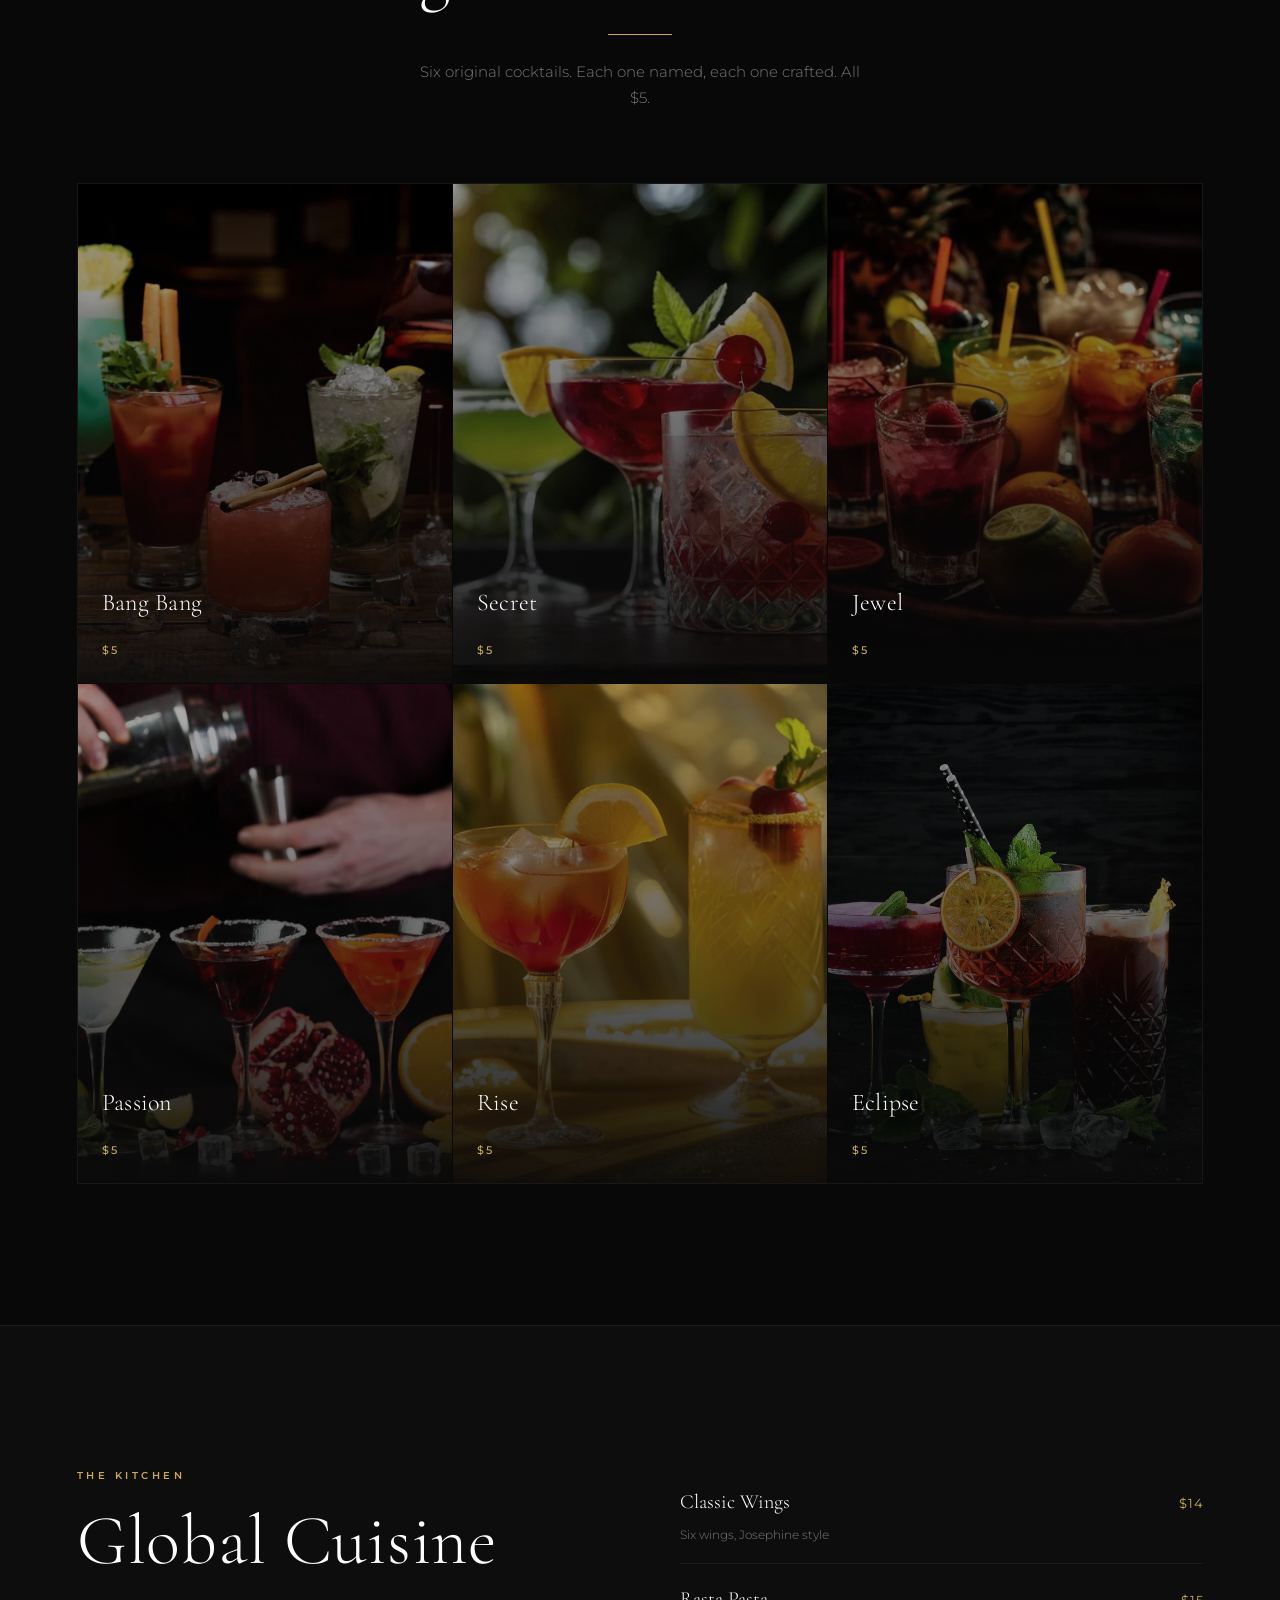
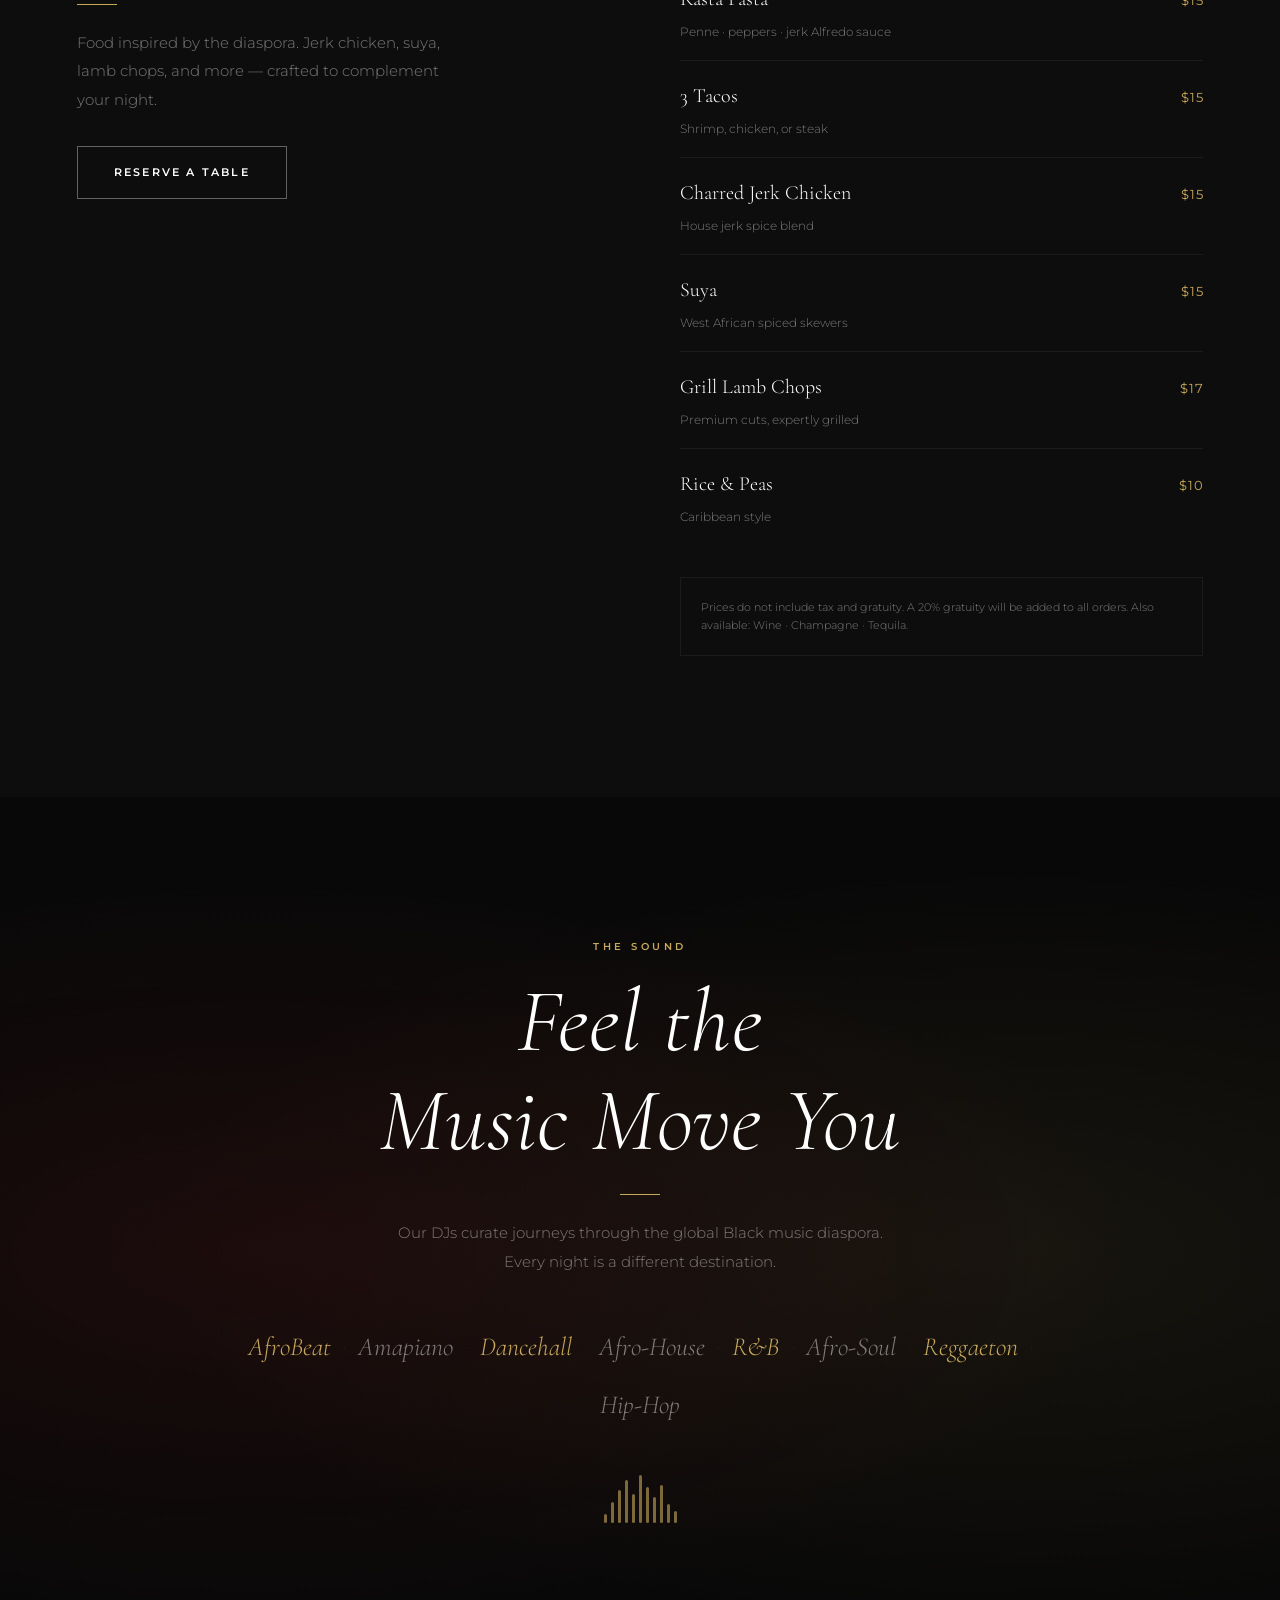
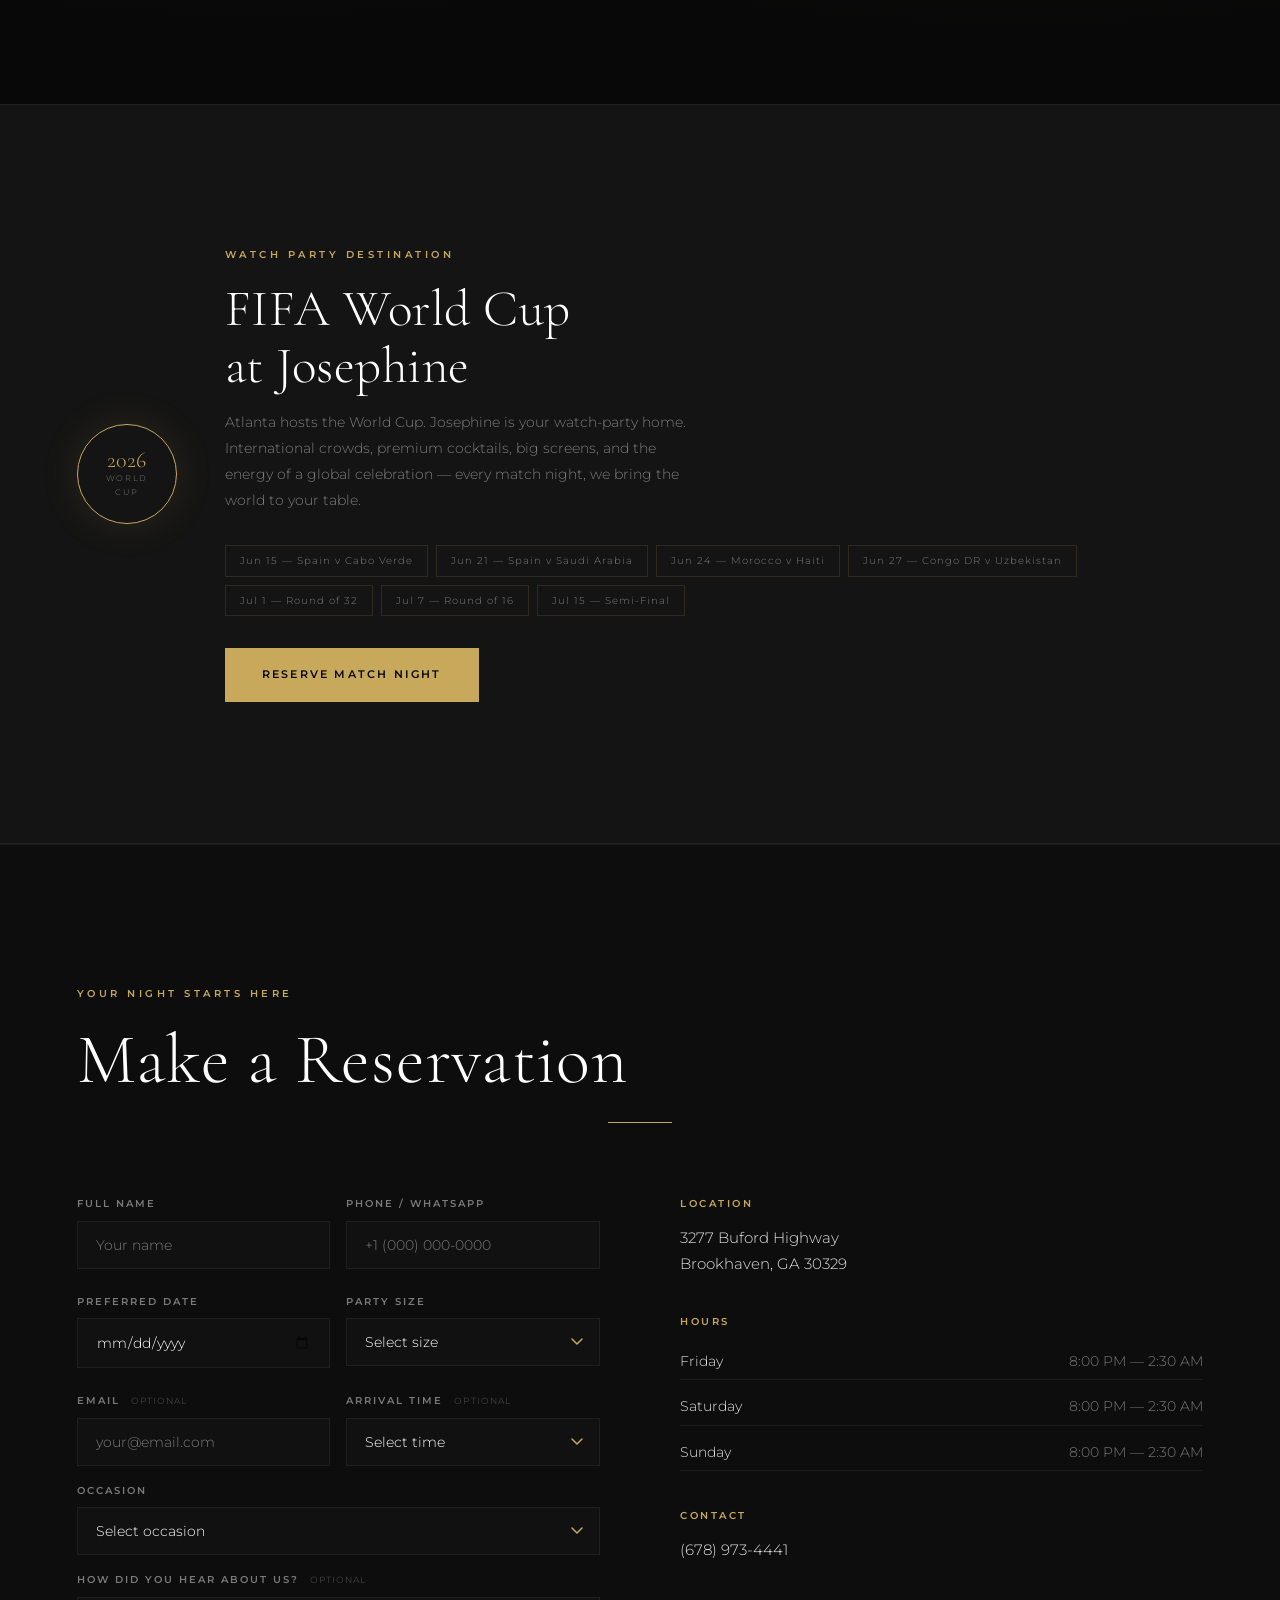
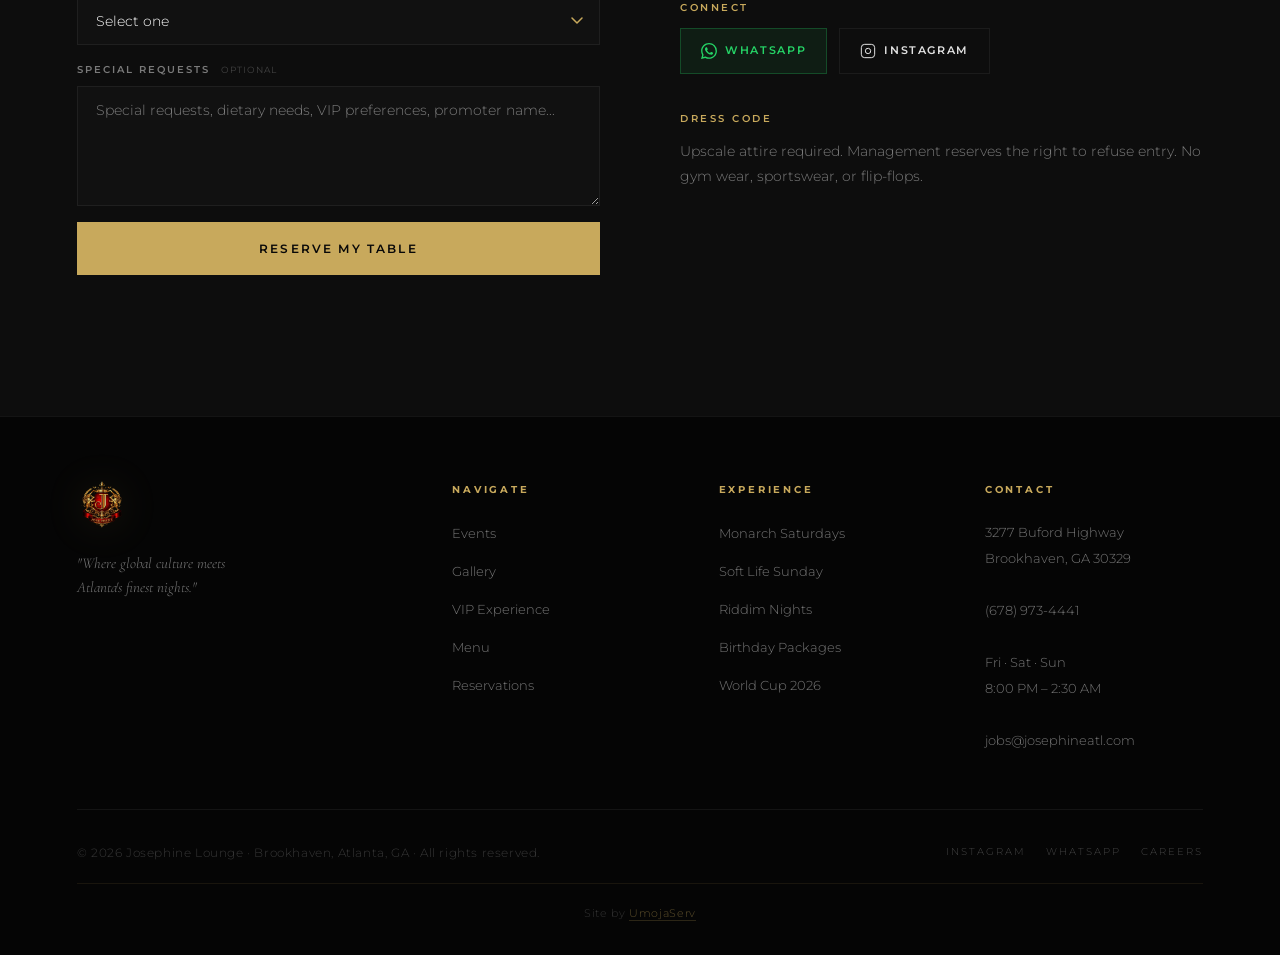
==== commit 2c569b4f: "Add files via upload The final copy of the site" ====
--- a/index.html
+++ b/index.html
@@ -9,24 +9,28 @@
   <meta name="keywords" content="Josephine Lounge Atlanta, Afrobeat lounge Atlanta, Afrobeat club Atlanta, VIP lounge Atlanta, VIP table Atlanta, birthday reservations Atlanta, Brookhaven nightlife, bottle service Atlanta, Atlanta nightlife">
 
   <!-- Canonical -->
-  <link rel="canonical" href="https://mrafrica12.github.io/josephineloungetemp/">
+  <link rel="canonical" href="https://josephineatl.com/">
   <link rel="icon" type="image/webp" href="assets/logo/logo.webp">
+  <link rel="icon" type="image/png" href="assets/logo/logo.png">
   <link rel="apple-touch-icon" href="assets/logo/logo.png">
 
   <!-- Open Graph -->
   <meta property="og:type"        content="website">
-  <meta property="og:url"         content="https://mrafrica12.github.io/josephineloungetemp/">
+  <meta property="og:url"         content="https://josephineatl.com/">
   <meta property="og:title"       content="Josephine Lounge — Atlanta's Global Nightlife Lounge">
   <meta property="og:description" content="Cuisine. Cocktails. Culture. Celebration. Every Friday, Saturday & Sunday in Brookhaven, Atlanta. Reserve your VIP table now.">
-  <meta property="og:image"       content="https://mrafrica12.github.io/josephineloungetemp/assets/images/hero-lounge.webp">
+  <meta property="og:image"       content="https://josephineatl.com/assets/images/hero-lounge.webp">
+  <meta property="og:image:width"  content="1200">
+  <meta property="og:image:height" content="630">
   <meta property="og:locale"      content="en_US">
   <meta property="og:site_name"   content="Josephine Lounge">
 
   <!-- Twitter Card -->
   <meta name="twitter:card"        content="summary_large_image">
+  <meta name="twitter:site"        content="@josephineatl">
   <meta name="twitter:title"       content="Josephine Lounge — Atlanta's Global Nightlife Lounge">
   <meta name="twitter:description" content="AfroBeat. Cocktails. Culture. VIP. Every weekend in Brookhaven, Atlanta.">
-  <meta name="twitter:image"       content="https://mrafrica12.github.io/josephineloungetemp/assets/images/hero-lounge.webp">
+  <meta name="twitter:image"       content="https://josephineatl.com/assets/images/hero-lounge.webp">
 
   <title>Josephine Lounge — Atlanta's Global Nightlife Lounge | AfroBeat · VIP · Brookhaven</title>
 
@@ -46,7 +50,7 @@
     #nav{position:fixed;top:0;left:0;right:0;z-index:1000;transition:background .5s var(--ease),backdrop-filter .5s}
     #nav.scrolled{background:rgba(8,8,8,.92);backdrop-filter:blur(20px);-webkit-backdrop-filter:blur(20px);border-bottom:1px solid var(--border)}
     .nav-inner{display:flex;align-items:center;justify-content:space-between;height:var(--nav-h);padding:0 var(--section-x);max-width:1400px;margin:0 auto;width:100%}
-    .nav-logo img{height:44px;width:auto;object-fit:contain;filter:brightness(1.1) drop-shadow(0 0 12px rgba(200,169,92,.2));transition:filter .3s}
+    .nav-logo img{height:60px;width:auto;object-fit:contain;filter:brightness(1.1) drop-shadow(0 0 12px rgba(200,169,92,.2));transition:filter .3s}
     .nav-links{display:flex;align-items:center;gap:36px}
     .nav-links a{font-size:10px;font-weight:600;letter-spacing:.22em;text-transform:uppercase;color:var(--off-white);transition:color .3s;position:relative}
     .nav-links a::after{content:'';position:absolute;bottom:-4px;left:0;width:0;height:1px;background:var(--gold);transition:width .35s var(--ease)}
@@ -78,8 +82,7 @@
     @keyframes kenBurns{0%{transform:scale(1.08)}100%{transform:scale(1)}}
     .hero-overlay{position:absolute;inset:0;background:linear-gradient(to bottom,rgba(8,8,8,.3) 0%,rgba(8,8,8,.1) 40%,rgba(8,8,8,.5) 75%,rgba(8,8,8,.85) 100%),linear-gradient(to right,rgba(8,8,8,.4),transparent 50%,rgba(8,8,8,.2));z-index:1}
     .hero-content{position:relative;z-index:2;text-align:center;padding:0 24px;max-width:900px}
-    .hero-logo{height:80px;width:auto;margin:0 auto 40px;object-fit:contain;filter:brightness(1.15) drop-shadow(0 4px 30px rgba(200,169,92,.35));animation:fadeDown 1s var(--ease-out) .3s both}
-    .hero-tagline{font-family:var(--font-serif);font-size:clamp(44px,8vw,110px);font-weight:300;font-style:italic;line-height:1.05;color:var(--white);margin-bottom:20px;animation:fadeUp 1s var(--ease-out) .55s both}
+.hero-tagline{font-family:var(--font-serif);font-size:clamp(44px,8vw,110px);font-weight:300;font-style:italic;line-height:1.05;color:var(--white);margin-bottom:20px;animation:fadeUp 1s var(--ease-out) .55s both}
     .hero-sub{font-size:11px;font-weight:400;letter-spacing:.3em;text-transform:uppercase;color:var(--gold);margin-bottom:48px;animation:fadeUp 1s var(--ease-out) .75s both}
     .hero-ctas{display:flex;align-items:center;justify-content:center;gap:16px;flex-wrap:wrap;animation:fadeUp 1s var(--ease-out) .95s both}
     .hero-scroll{position:absolute;bottom:40px;left:50%;transform:translateX(-50%);z-index:2;display:flex;flex-direction:column;align-items:center;gap:10px;animation:fadeIn 1s var(--ease-out) 1.5s both}
@@ -114,9 +117,8 @@
       :root{--nav-h:64px}
       .nav-links{display:none}
       .nav-toggle{display:flex}
-      .nav-logo img{height:36px}
-      .hero-logo{height:60px;margin-bottom:28px}
-      .hero-ctas{flex-direction:column;align-items:stretch}
+      .nav-logo img{height:48px}
+.hero-ctas{flex-direction:column;align-items:stretch}
       .hero-ctas .btn{width:100%}
       .hero-badges{display:none}
     }
@@ -143,9 +145,9 @@
     "@context": "https://schema.org",
     "@type": "NightClub",
     "name": "Josephine Lounge",
-    "url": "https://mrafrica12.github.io/josephineloungetemp/",
-    "logo": "https://mrafrica12.github.io/josephineloungetemp/assets/logo/logo.webp",
-    "image": "https://mrafrica12.github.io/josephineloungetemp/assets/images/hero-lounge.webp",
+    "url": "https://josephineatl.com/",
+    "logo": "https://josephineatl.com/assets/logo/logo.webp",
+    "image": "https://josephineatl.com/assets/images/hero-lounge.webp",
     "description": "Atlanta's global nightlife lounge featuring AfroBeat, premium cocktails, VIP bottle service, and unforgettable celebrations in Brookhaven, GA.",
     "telephone": "+16789734441",
     "email": "info@josephineatl.com",
@@ -183,7 +185,7 @@
       <a href="#hero" class="nav-logo" aria-label="Josephine Lounge — Home">
         <picture>
           <source srcset="assets/logo/logo.webp" type="image/webp">
-          <img src="assets/logo/logo.png" alt="Josephine Lounge" width="44" height="44" decoding="async">
+          <img src="assets/logo/logo.png" alt="Josephine Lounge" width="60" height="60" decoding="async">
         </picture>
       </a>
       <ul class="nav-links" role="list">
@@ -231,10 +233,6 @@
     <div class="hero-overlay" aria-hidden="true"></div>
 
     <div class="hero-content">
-      <picture>
-        <source srcset="assets/logo/logo.webp" type="image/webp">
-        <img src="assets/logo/logo.png" alt="Josephine Lounge crest" class="hero-logo" width="80" height="80" decoding="async">
-      </picture>
       <h1 class="hero-tagline">Come for the Cuisine.<br>Stay for the Scene.</h1>
       <p class="hero-sub">AfroBeat · Cocktails · Culture · Celebration</p>
       <div class="hero-ctas">
@@ -558,9 +556,8 @@
           <span class="eyebrow">The Kitchen</span>
           <h2>Global Cuisine</h2>
           <span class="gold-line left" aria-hidden="true"></span>
-          <p style="font-size:15px;color:var(--muted);line-height:1.9;max-width:380px;">Food inspired by the diaspora. Jerk chicken, suya, lamb chops, and more — crafted to complement your night.</p>
-          <br>
-          <a href="#food" class="btn btn-outline" style="margin-top:16px">Menu Highlights</a>
+          <p style="font-size:15px;color:var(--muted);line-height:1.9;max-width:380px;margin-bottom:32px;">Food inspired by the diaspora. Jerk chicken, suya, lamb chops, and more — crafted to complement your night.</p>
+          <a href="#reservations" class="btn btn-outline">Reserve a Table</a>
         </div>
         <div class="reveal-right">
           <div class="food-menu-list" role="list">
@@ -666,7 +663,7 @@
             <div class="form-row">
               <div class="form-group">
                 <label class="form-label" for="res-date">Preferred Date</label>
-                <input class="form-input" type="date" id="res-date" name="date" required aria-describedby="err-date">
+                <input class="form-input" type="date" id="res-date" name="date" required aria-describedby="err-date" autocomplete="off">
                 <span class="form-error" id="err-date" role="alert">Please select a date</span>
               </div>
               <div class="form-group">
@@ -727,12 +724,7 @@
               <label class="form-label" for="res-notes">Special Requests <span class="form-optional">optional</span></label>
               <textarea class="form-textarea form-input" id="res-notes" name="notes" placeholder="Special requests, dietary needs, VIP preferences, promoter name..."></textarea>
             </div>
-            <button type="submit" class="btn btn-gold" id="whatsappSubmit" style="width:100%;font-size:12px;padding:18px;">Reserve My Table</button>
-            <div class="reservation-success" id="reservationSuccess" hidden aria-live="polite">
-              <p class="reservation-success-title">Reservation received.</p>
-              <p class="reservation-success-text">Our team will follow up soon. You can also continue on WhatsApp now.</p>
-              <a class="btn btn-outline" id="reservationWhatsAppLink" href="https://wa.me/16789734441" target="_blank" rel="noopener noreferrer">Continue on WhatsApp</a>
-            </div>
+            <button type="button" class="btn btn-gold" id="whatsappSubmit" style="width:100%;font-size:12px;padding:18px;">Reserve My Table</button>
           </form>
         </div>
         <div class="res-info reveal-right">
@@ -839,6 +831,6 @@
   <div id="toast" class="toast" role="alert" aria-live="polite" aria-atomic="true"></div>
 
   <!-- JS deferred — non-blocking -->
-  <script src="assets/js/main.js?v=20260524-4" defer></script>
+  <script src="assets/js/main.js?v=20260527" defer></script>
 </body>
 </html>
--- a/assets/css/style.css
+++ b/assets/css/style.css
@@ -5,6 +5,7 @@
 
 /* === DESIGN TOKENS === */
 :root {
+  color-scheme: dark;
   --black:       #080808;
   --dark:        #0d0d0d;
   --charcoal:    #141414;
@@ -75,6 +76,8 @@
   font-weight: 300;
   line-height: 1.1;
   letter-spacing: 0.01em;
+  font-feature-settings: 'liga' 1, 'kern' 1;
+  text-rendering: optimizeLegibility;
 }
 h1 { font-size: clamp(52px, 9vw, 130px); }
 h2 { font-size: clamp(36px, 5.5vw, 76px); }
@@ -206,7 +209,7 @@
   width: 100%;
 }
 .nav-logo img {
-  height: 44px;
+  height: 60px;
   width: auto;
   object-fit: contain;
   filter: brightness(1.1) drop-shadow(0 0 12px rgba(200,169,92,0.2));
@@ -380,14 +383,6 @@
   text-align: center;
   padding: 0 24px;
   max-width: 900px;
-}
-.hero-logo {
-  height: 80px;
-  width: auto;
-  margin: 0 auto 40px;
-  object-fit: contain;
-  filter: brightness(1.15) drop-shadow(0 4px 30px rgba(200,169,92,0.35));
-  animation: fadeDown 1s var(--ease-out) 0.3s both;
 }
 .hero-tagline {
   font-family: var(--font-serif);
@@ -1396,10 +1391,9 @@
   /* Nav */
   .nav-links { display: none; }
   .nav-toggle { display: flex; }
-  .nav-logo img { height: 36px; }
+  .nav-logo img { height: 48px; }
 
   /* Hero */
-  .hero-logo { height: 60px; margin-bottom: 28px; }
   .hero-ctas { flex-direction: column; align-items: stretch; }
   .hero-ctas .btn { width: 100%; }
   .hero-badges { display: none; }
@@ -1732,9 +1726,171 @@
 }
 
 /* Touch optimization */
-.hero-ctas, .nav-links, .mobile-menu ul {
+.hero-ctas, .nav-links, .mobile-menu ul, button, a {
   touch-action: manipulation;
 }
-.gallery-grid {
-  -webkit-overflow-scrolling: touch;
-}
+
+/* ============================================================
+   PRODUCTION POLISH — Final Pass
+   ============================================================ */
+
+/* ── Dark mode native form controls (iOS/Android) ────────────
+   color-scheme: dark on :root covers most browsers.
+   These rules fix remaining platform-specific rendering.     */
+input, select, textarea, button {
+  color-scheme: dark;
+}
+/* Webkit autofill: remove yellow flash, maintain dark look */
+input:-webkit-autofill,
+input:-webkit-autofill:hover,
+input:-webkit-autofill:focus {
+  -webkit-box-shadow: 0 0 0 100px var(--card) inset;
+  -webkit-text-fill-color: var(--white);
+  caret-color: var(--white);
+  border-color: var(--gold) !important;
+}
+/* Date input text visible on webkit / iOS */
+input[type="date"]::-webkit-date-and-time-value {
+  color: var(--white);
+}
+input[type="date"]::-webkit-datetime-edit { color: var(--white); }
+input[type="date"]::-webkit-calendar-picker-indicator {
+  filter: invert(1) brightness(0.7) sepia(1) hue-rotate(5deg) saturate(3);
+  cursor: pointer;
+  opacity: 0.6;
+}
+/* Select option dark background across browsers */
+select option {
+  background: #141414;
+  color: var(--white);
+}
+
+/* ── Accessible focus rings — gold, not default blue ────────── */
+:focus-visible {
+  outline: 2px solid var(--gold);
+  outline-offset: 3px;
+}
+/* Suppress mouse-click focus ring (only show for keyboard) */
+:focus:not(:focus-visible) { outline: none; }
+
+/* ── Gallery item hover overlay ──────────────────────────────  */
+.g-item {
+  position: relative;
+  overflow: hidden;
+}
+.g-item img {
+  transition: transform 0.6s var(--ease), filter 0.6s var(--ease);
+  width: 100%;
+  height: 100%;
+  object-fit: cover;
+}
+.g-item:hover img {
+  transform: scale(1.04);
+  filter: brightness(1.06);
+}
+
+/* ── Manifesto: taller image on narrow tablet/mobile ─────────  */
+@media (max-width: 768px) {
+  .manifesto-image { height: 380px; }
+  /* manifesto stats: allow wrapping on very small phones */
+  .manifesto-stats { flex-wrap: wrap; gap: 16px 32px; }
+
+  /* Hero: tighter gap between stacked CTA buttons */
+  .hero-ctas { gap: 10px; }
+
+  /* Reservation grid: less vertical gap when stacked */
+  .res-grid { gap: 36px; }
+
+  /* Food section: header spacing when stacked */
+  .food-inner .reveal-left { margin-bottom: 0; }
+
+  /* Music genres: separators can line-wrap with tags */
+  .genre-separator { font-size: 10px; opacity: 0.4; }
+
+  /* World Cup: ensure text doesn't overflow on small screens */
+  .wc-text h2 { font-size: clamp(24px, 7vw, 40px); }
+  .wc-text p  { font-size: 13px; }
+
+  /* Footer: tighten brand block on mobile */
+  .footer-brand { text-align: center; }
+  .footer-tagline { margin: 0 auto; }
+  .footer-brand img { margin: 0 auto 20px; }
+
+  /* Form: textarea slightly shorter on mobile */
+  .form-textarea { min-height: 90px; }
+}
+
+/* ── Extra-small phones (< 390px) ────────────────────────────  */
+@media (max-width: 390px) {
+  .hero-tagline { font-size: clamp(36px, 9.5vw, 54px); }
+  .manifesto-quote { font-size: clamp(22px, 6vw, 32px); }
+  .vip-headline { font-size: clamp(32px, 9vw, 52px); }
+  .section-pad { padding: clamp(56px, 12vw, 100px) 0; }
+}
+
+/* ── Tablet: res-grid stacked has too much gap ───────────────  */
+@media (max-width: 1024px) {
+  .res-grid { gap: 40px; }
+}
+
+/* ── Improve footer brand presence ──────────────────────────  */
+.footer-brand img {
+  filter: brightness(0.95) drop-shadow(0 0 20px rgba(200,169,92,0.12));
+}
+
+/* ── Section background rhythm: subtle top divider on key sections */
+#vip { border-top: 1px solid var(--border-dark); }
+#food { /* already has border-top via inline style in CSS */ }
+#reservations { border-top: 1px solid var(--border-dark); }
+
+/* ── Social buttons: minimum touch target ───────────────────  */
+.social-btn {
+  min-height: 44px;
+}
+
+/* ── Reservation form: smoother submit button feedback ───────  */
+#whatsappSubmit {
+  letter-spacing: 0.18em;
+  position: relative;
+  overflow: hidden;
+}
+#whatsappSubmit::before {
+  content: '';
+  position: absolute;
+  inset: 0;
+  background: rgba(255,255,255,0.1);
+  transform: translateX(-100%);
+  transition: transform 0.4s var(--ease);
+}
+#whatsappSubmit:hover:not(:disabled)::before {
+  transform: translateX(0);
+}
+
+/* ── Nav: ensure logo doesn't overflow on very small screens  */
+@media (max-width: 360px) {
+  .nav-logo img { height: 40px; }
+  :root { --section-x: clamp(16px, 5vw, 80px); }
+}
+
+/* ── Mobile menu: prevent content bleed-through when closed  */
+.mobile-menu {
+  pointer-events: none;
+}
+.mobile-menu.open {
+  pointer-events: auto;
+}
+
+/* ── Smooth image rendering cross-browser ───────────────────  */
+img {
+  image-rendering: -webkit-optimize-contrast;
+}
+
+/* ── Print: hide decorative elements, show content cleanly ──  */
+@media print {
+  #nav, .mobile-menu, #hero, .hero-scroll, .hero-badges,
+  .gallery-grid, #music .music-wave, footer .footer-social,
+  .toast, #whatsappSubmit { display: none !important; }
+  body { background: white; color: black; }
+  h1, h2, h3, h4 { color: black; }
+  .section-pad { padding: 24px 0; }
+}
--- a/assets/css/style.css
+++ b/assets/css/style.css
@@ -5,6 +5,7 @@
 
 /* === DESIGN TOKENS === */
 :root {
+  color-scheme: dark;
   --black:       #080808;
   --dark:        #0d0d0d;
   --charcoal:    #141414;
@@ -75,6 +76,8 @@
   font-weight: 300;
   line-height: 1.1;
   letter-spacing: 0.01em;
+  font-feature-settings: 'liga' 1, 'kern' 1;
+  text-rendering: optimizeLegibility;
 }
 h1 { font-size: clamp(52px, 9vw, 130px); }
 h2 { font-size: clamp(36px, 5.5vw, 76px); }
@@ -206,7 +209,7 @@
   width: 100%;
 }
 .nav-logo img {
-  height: 44px;
+  height: 60px;
   width: auto;
   object-fit: contain;
   filter: brightness(1.1) drop-shadow(0 0 12px rgba(200,169,92,0.2));
@@ -380,14 +383,6 @@
   text-align: center;
   padding: 0 24px;
   max-width: 900px;
-}
-.hero-logo {
-  height: 80px;
-  width: auto;
-  margin: 0 auto 40px;
-  object-fit: contain;
-  filter: brightness(1.15) drop-shadow(0 4px 30px rgba(200,169,92,0.35));
-  animation: fadeDown 1s var(--ease-out) 0.3s both;
 }
 .hero-tagline {
   font-family: var(--font-serif);
@@ -1396,10 +1391,9 @@
   /* Nav */
   .nav-links { display: none; }
   .nav-toggle { display: flex; }
-  .nav-logo img { height: 36px; }
+  .nav-logo img { height: 48px; }
 
   /* Hero */
-  .hero-logo { height: 60px; margin-bottom: 28px; }
   .hero-ctas { flex-direction: column; align-items: stretch; }
   .hero-ctas .btn { width: 100%; }
   .hero-badges { display: none; }
@@ -1732,9 +1726,171 @@
 }
 
 /* Touch optimization */
-.hero-ctas, .nav-links, .mobile-menu ul {
+.hero-ctas, .nav-links, .mobile-menu ul, button, a {
   touch-action: manipulation;
 }
-.gallery-grid {
-  -webkit-overflow-scrolling: touch;
-}
+
+/* ============================================================
+   PRODUCTION POLISH — Final Pass
+   ============================================================ */
+
+/* ── Dark mode native form controls (iOS/Android) ────────────
+   color-scheme: dark on :root covers most browsers.
+   These rules fix remaining platform-specific rendering.     */
+input, select, textarea, button {
+  color-scheme: dark;
+}
+/* Webkit autofill: remove yellow flash, maintain dark look */
+input:-webkit-autofill,
+input:-webkit-autofill:hover,
+input:-webkit-autofill:focus {
+  -webkit-box-shadow: 0 0 0 100px var(--card) inset;
+  -webkit-text-fill-color: var(--white);
+  caret-color: var(--white);
+  border-color: var(--gold) !important;
+}
+/* Date input text visible on webkit / iOS */
+input[type="date"]::-webkit-date-and-time-value {
+  color: var(--white);
+}
+input[type="date"]::-webkit-datetime-edit { color: var(--white); }
+input[type="date"]::-webkit-calendar-picker-indicator {
+  filter: invert(1) brightness(0.7) sepia(1) hue-rotate(5deg) saturate(3);
+  cursor: pointer;
+  opacity: 0.6;
+}
+/* Select option dark background across browsers */
+select option {
+  background: #141414;
+  color: var(--white);
+}
+
+/* ── Accessible focus rings — gold, not default blue ────────── */
+:focus-visible {
+  outline: 2px solid var(--gold);
+  outline-offset: 3px;
+}
+/* Suppress mouse-click focus ring (only show for keyboard) */
+:focus:not(:focus-visible) { outline: none; }
+
+/* ── Gallery item hover overlay ──────────────────────────────  */
+.g-item {
+  position: relative;
+  overflow: hidden;
+}
+.g-item img {
+  transition: transform 0.6s var(--ease), filter 0.6s var(--ease);
+  width: 100%;
+  height: 100%;
+  object-fit: cover;
+}
+.g-item:hover img {
+  transform: scale(1.04);
+  filter: brightness(1.06);
+}
+
+/* ── Manifesto: taller image on narrow tablet/mobile ─────────  */
+@media (max-width: 768px) {
+  .manifesto-image { height: 380px; }
+  /* manifesto stats: allow wrapping on very small phones */
+  .manifesto-stats { flex-wrap: wrap; gap: 16px 32px; }
+
+  /* Hero: tighter gap between stacked CTA buttons */
+  .hero-ctas { gap: 10px; }
+
+  /* Reservation grid: less vertical gap when stacked */
+  .res-grid { gap: 36px; }
+
+  /* Food section: header spacing when stacked */
+  .food-inner .reveal-left { margin-bottom: 0; }
+
+  /* Music genres: separators can line-wrap with tags */
+  .genre-separator { font-size: 10px; opacity: 0.4; }
+
+  /* World Cup: ensure text doesn't overflow on small screens */
+  .wc-text h2 { font-size: clamp(24px, 7vw, 40px); }
+  .wc-text p  { font-size: 13px; }
+
+  /* Footer: tighten brand block on mobile */
+  .footer-brand { text-align: center; }
+  .footer-tagline { margin: 0 auto; }
+  .footer-brand img { margin: 0 auto 20px; }
+
+  /* Form: textarea slightly shorter on mobile */
+  .form-textarea { min-height: 90px; }
+}
+
+/* ── Extra-small phones (< 390px) ────────────────────────────  */
+@media (max-width: 390px) {
+  .hero-tagline { font-size: clamp(36px, 9.5vw, 54px); }
+  .manifesto-quote { font-size: clamp(22px, 6vw, 32px); }
+  .vip-headline { font-size: clamp(32px, 9vw, 52px); }
+  .section-pad { padding: clamp(56px, 12vw, 100px) 0; }
+}
+
+/* ── Tablet: res-grid stacked has too much gap ───────────────  */
+@media (max-width: 1024px) {
+  .res-grid { gap: 40px; }
+}
+
+/* ── Improve footer brand presence ──────────────────────────  */
+.footer-brand img {
+  filter: brightness(0.95) drop-shadow(0 0 20px rgba(200,169,92,0.12));
+}
+
+/* ── Section background rhythm: subtle top divider on key sections */
+#vip { border-top: 1px solid var(--border-dark); }
+#food { /* already has border-top via inline style in CSS */ }
+#reservations { border-top: 1px solid var(--border-dark); }
+
+/* ── Social buttons: minimum touch target ───────────────────  */
+.social-btn {
+  min-height: 44px;
+}
+
+/* ── Reservation form: smoother submit button feedback ───────  */
+#whatsappSubmit {
+  letter-spacing: 0.18em;
+  position: relative;
+  overflow: hidden;
+}
+#whatsappSubmit::before {
+  content: '';
+  position: absolute;
+  inset: 0;
+  background: rgba(255,255,255,0.1);
+  transform: translateX(-100%);
+  transition: transform 0.4s var(--ease);
+}
+#whatsappSubmit:hover:not(:disabled)::before {
+  transform: translateX(0);
+}
+
+/* ── Nav: ensure logo doesn't overflow on very small screens  */
+@media (max-width: 360px) {
+  .nav-logo img { height: 40px; }
+  :root { --section-x: clamp(16px, 5vw, 80px); }
+}
+
+/* ── Mobile menu: prevent content bleed-through when closed  */
+.mobile-menu {
+  pointer-events: none;
+}
+.mobile-menu.open {
+  pointer-events: auto;
+}
+
+/* ── Smooth image rendering cross-browser ───────────────────  */
+img {
+  image-rendering: -webkit-optimize-contrast;
+}
+
+/* ── Print: hide decorative elements, show content cleanly ──  */
+@media print {
+  #nav, .mobile-menu, #hero, .hero-scroll, .hero-badges,
+  .gallery-grid, #music .music-wave, footer .footer-social,
+  .toast, #whatsappSubmit { display: none !important; }
+  body { background: white; color: black; }
+  h1, h2, h3, h4 { color: black; }
+  .section-pad { padding: 24px 0; }
+}
--- a/assets/css/style.css
+++ b/assets/css/style.css
@@ -5,6 +5,7 @@
 
 /* === DESIGN TOKENS === */
 :root {
+  color-scheme: dark;
   --black:       #080808;
   --dark:        #0d0d0d;
   --charcoal:    #141414;
@@ -75,6 +76,8 @@
   font-weight: 300;
   line-height: 1.1;
   letter-spacing: 0.01em;
+  font-feature-settings: 'liga' 1, 'kern' 1;
+  text-rendering: optimizeLegibility;
 }
 h1 { font-size: clamp(52px, 9vw, 130px); }
 h2 { font-size: clamp(36px, 5.5vw, 76px); }
@@ -206,7 +209,7 @@
   width: 100%;
 }
 .nav-logo img {
-  height: 44px;
+  height: 60px;
   width: auto;
   object-fit: contain;
   filter: brightness(1.1) drop-shadow(0 0 12px rgba(200,169,92,0.2));
@@ -380,14 +383,6 @@
   text-align: center;
   padding: 0 24px;
   max-width: 900px;
-}
-.hero-logo {
-  height: 80px;
-  width: auto;
-  margin: 0 auto 40px;
-  object-fit: contain;
-  filter: brightness(1.15) drop-shadow(0 4px 30px rgba(200,169,92,0.35));
-  animation: fadeDown 1s var(--ease-out) 0.3s both;
 }
 .hero-tagline {
   font-family: var(--font-serif);
@@ -1396,10 +1391,9 @@
   /* Nav */
   .nav-links { display: none; }
   .nav-toggle { display: flex; }
-  .nav-logo img { height: 36px; }
+  .nav-logo img { height: 48px; }
 
   /* Hero */
-  .hero-logo { height: 60px; margin-bottom: 28px; }
   .hero-ctas { flex-direction: column; align-items: stretch; }
   .hero-ctas .btn { width: 100%; }
   .hero-badges { display: none; }
@@ -1732,9 +1726,171 @@
 }
 
 /* Touch optimization */
-.hero-ctas, .nav-links, .mobile-menu ul {
+.hero-ctas, .nav-links, .mobile-menu ul, button, a {
   touch-action: manipulation;
 }
-.gallery-grid {
-  -webkit-overflow-scrolling: touch;
-}
+
+/* ============================================================
+   PRODUCTION POLISH — Final Pass
+   ============================================================ */
+
+/* ── Dark mode native form controls (iOS/Android) ────────────
+   color-scheme: dark on :root covers most browsers.
+   These rules fix remaining platform-specific rendering.     */
+input, select, textarea, button {
+  color-scheme: dark;
+}
+/* Webkit autofill: remove yellow flash, maintain dark look */
+input:-webkit-autofill,
+input:-webkit-autofill:hover,
+input:-webkit-autofill:focus {
+  -webkit-box-shadow: 0 0 0 100px var(--card) inset;
+  -webkit-text-fill-color: var(--white);
+  caret-color: var(--white);
+  border-color: var(--gold) !important;
+}
+/* Date input text visible on webkit / iOS */
+input[type="date"]::-webkit-date-and-time-value {
+  color: var(--white);
+}
+input[type="date"]::-webkit-datetime-edit { color: var(--white); }
+input[type="date"]::-webkit-calendar-picker-indicator {
+  filter: invert(1) brightness(0.7) sepia(1) hue-rotate(5deg) saturate(3);
+  cursor: pointer;
+  opacity: 0.6;
+}
+/* Select option dark background across browsers */
+select option {
+  background: #141414;
+  color: var(--white);
+}
+
+/* ── Accessible focus rings — gold, not default blue ────────── */
+:focus-visible {
+  outline: 2px solid var(--gold);
+  outline-offset: 3px;
+}
+/* Suppress mouse-click focus ring (only show for keyboard) */
+:focus:not(:focus-visible) { outline: none; }
+
+/* ── Gallery item hover overlay ──────────────────────────────  */
+.g-item {
+  position: relative;
+  overflow: hidden;
+}
+.g-item img {
+  transition: transform 0.6s var(--ease), filter 0.6s var(--ease);
+  width: 100%;
+  height: 100%;
+  object-fit: cover;
+}
+.g-item:hover img {
+  transform: scale(1.04);
+  filter: brightness(1.06);
+}
+
+/* ── Manifesto: taller image on narrow tablet/mobile ─────────  */
+@media (max-width: 768px) {
+  .manifesto-image { height: 380px; }
+  /* manifesto stats: allow wrapping on very small phones */
+  .manifesto-stats { flex-wrap: wrap; gap: 16px 32px; }
+
+  /* Hero: tighter gap between stacked CTA buttons */
+  .hero-ctas { gap: 10px; }
+
+  /* Reservation grid: less vertical gap when stacked */
+  .res-grid { gap: 36px; }
+
+  /* Food section: header spacing when stacked */
+  .food-inner .reveal-left { margin-bottom: 0; }
+
+  /* Music genres: separators can line-wrap with tags */
+  .genre-separator { font-size: 10px; opacity: 0.4; }
+
+  /* World Cup: ensure text doesn't overflow on small screens */
+  .wc-text h2 { font-size: clamp(24px, 7vw, 40px); }
+  .wc-text p  { font-size: 13px; }
+
+  /* Footer: tighten brand block on mobile */
+  .footer-brand { text-align: center; }
+  .footer-tagline { margin: 0 auto; }
+  .footer-brand img { margin: 0 auto 20px; }
+
+  /* Form: textarea slightly shorter on mobile */
+  .form-textarea { min-height: 90px; }
+}
+
+/* ── Extra-small phones (< 390px) ────────────────────────────  */
+@media (max-width: 390px) {
+  .hero-tagline { font-size: clamp(36px, 9.5vw, 54px); }
+  .manifesto-quote { font-size: clamp(22px, 6vw, 32px); }
+  .vip-headline { font-size: clamp(32px, 9vw, 52px); }
+  .section-pad { padding: clamp(56px, 12vw, 100px) 0; }
+}
+
+/* ── Tablet: res-grid stacked has too much gap ───────────────  */
+@media (max-width: 1024px) {
+  .res-grid { gap: 40px; }
+}
+
+/* ── Improve footer brand presence ──────────────────────────  */
+.footer-brand img {
+  filter: brightness(0.95) drop-shadow(0 0 20px rgba(200,169,92,0.12));
+}
+
+/* ── Section background rhythm: subtle top divider on key sections */
+#vip { border-top: 1px solid var(--border-dark); }
+#food { /* already has border-top via inline style in CSS */ }
+#reservations { border-top: 1px solid var(--border-dark); }
+
+/* ── Social buttons: minimum touch target ───────────────────  */
+.social-btn {
+  min-height: 44px;
+}
+
+/* ── Reservation form: smoother submit button feedback ───────  */
+#whatsappSubmit {
+  letter-spacing: 0.18em;
+  position: relative;
+  overflow: hidden;
+}
+#whatsappSubmit::before {
+  content: '';
+  position: absolute;
+  inset: 0;
+  background: rgba(255,255,255,0.1);
+  transform: translateX(-100%);
+  transition: transform 0.4s var(--ease);
+}
+#whatsappSubmit:hover:not(:disabled)::before {
+  transform: translateX(0);
+}
+
+/* ── Nav: ensure logo doesn't overflow on very small screens  */
+@media (max-width: 360px) {
+  .nav-logo img { height: 40px; }
+  :root { --section-x: clamp(16px, 5vw, 80px); }
+}
+
+/* ── Mobile menu: prevent content bleed-through when closed  */
+.mobile-menu {
+  pointer-events: none;
+}
+.mobile-menu.open {
+  pointer-events: auto;
+}
+
+/* ── Smooth image rendering cross-browser ───────────────────  */
+img {
+  image-rendering: -webkit-optimize-contrast;
+}
+
+/* ── Print: hide decorative elements, show content cleanly ──  */
+@media print {
+  #nav, .mobile-menu, #hero, .hero-scroll, .hero-badges,
+  .gallery-grid, #music .music-wave, footer .footer-social,
+  .toast, #whatsappSubmit { display: none !important; }
+  body { background: white; color: black; }
+  h1, h2, h3, h4 { color: black; }
+  .section-pad { padding: 24px 0; }
+}
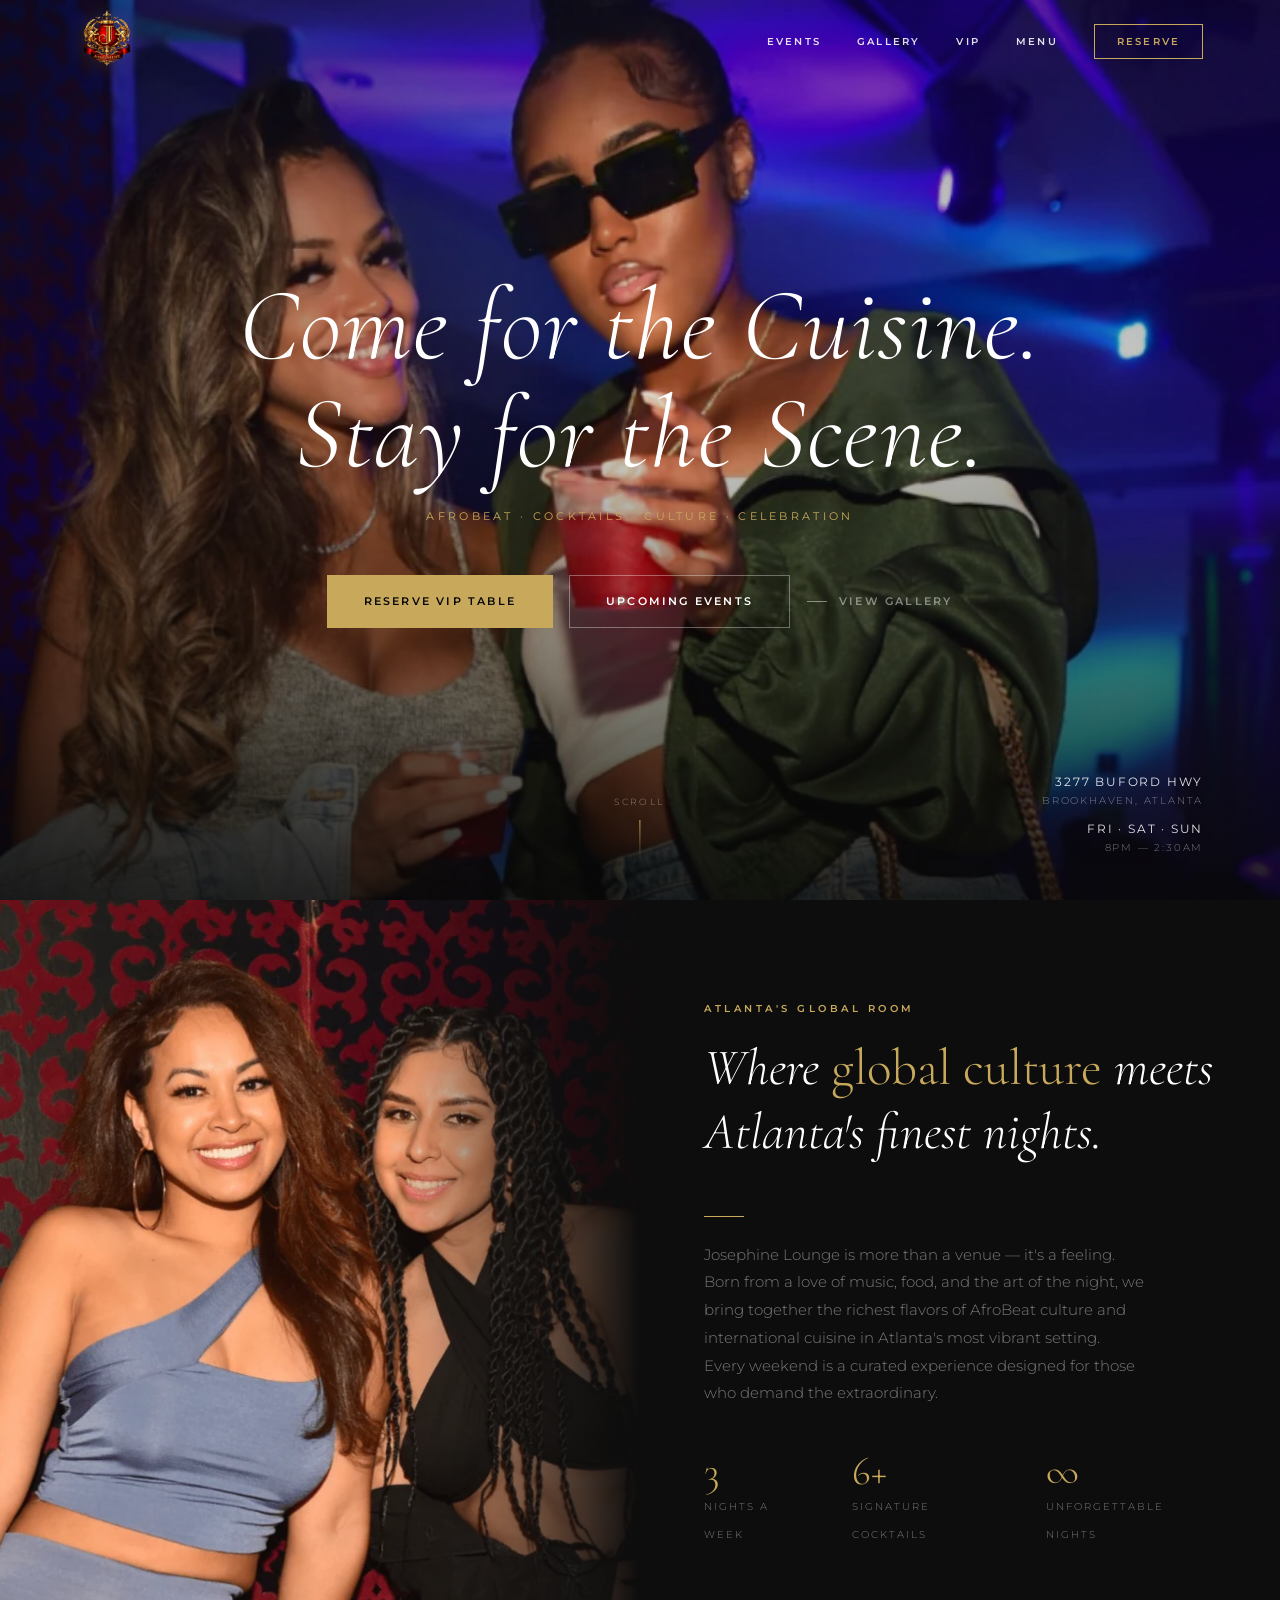
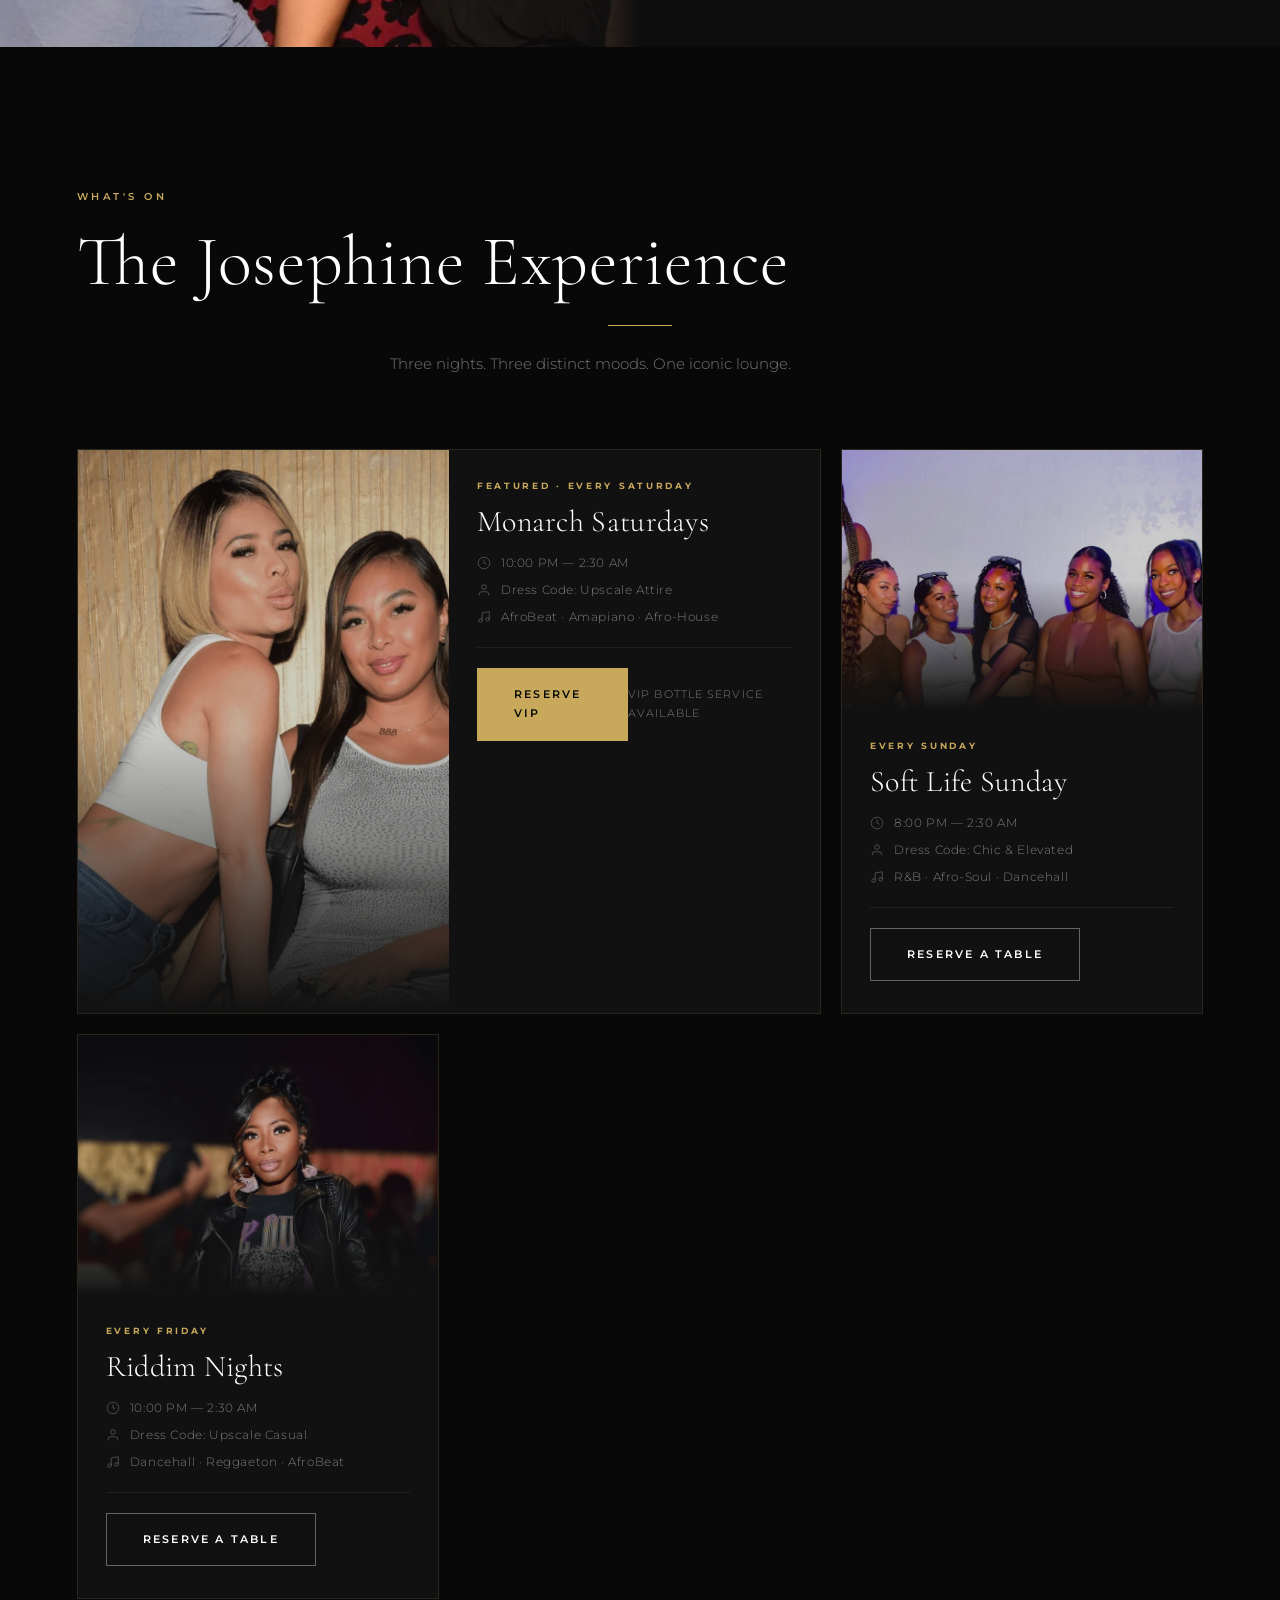
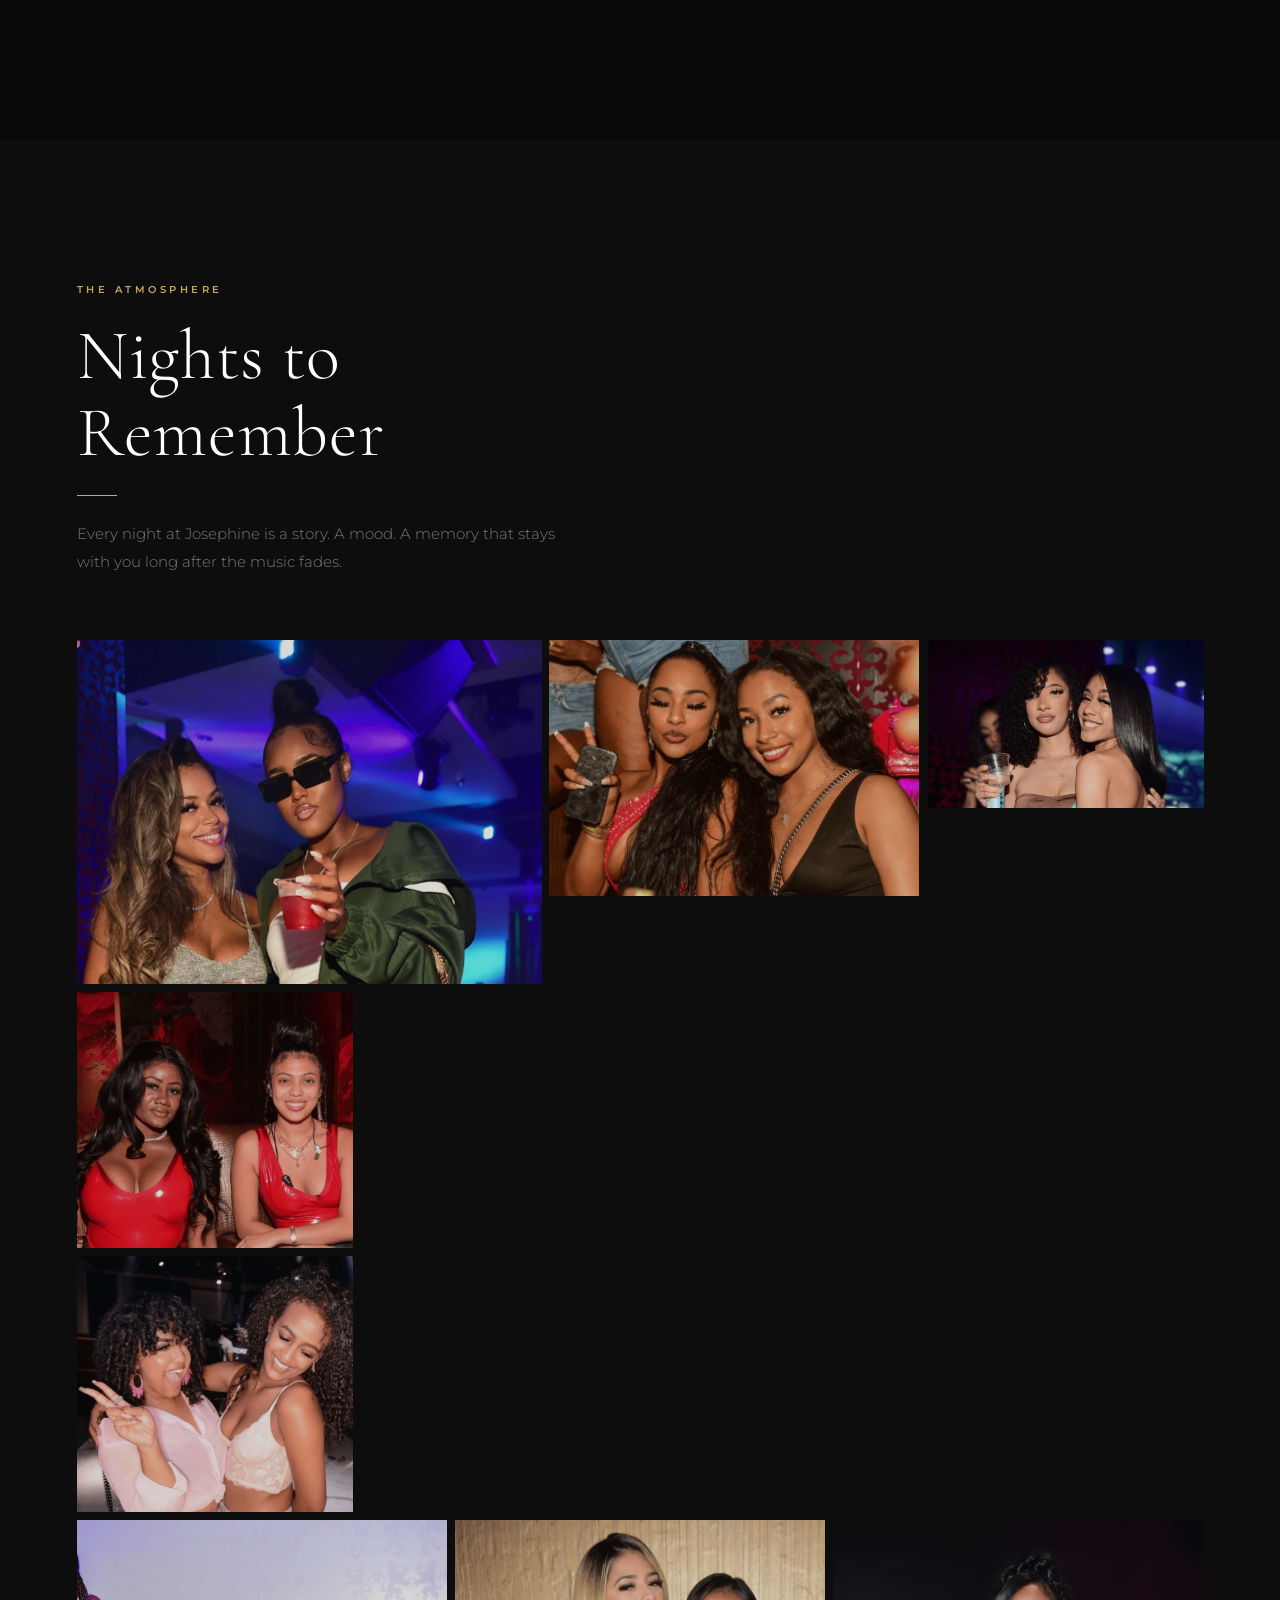
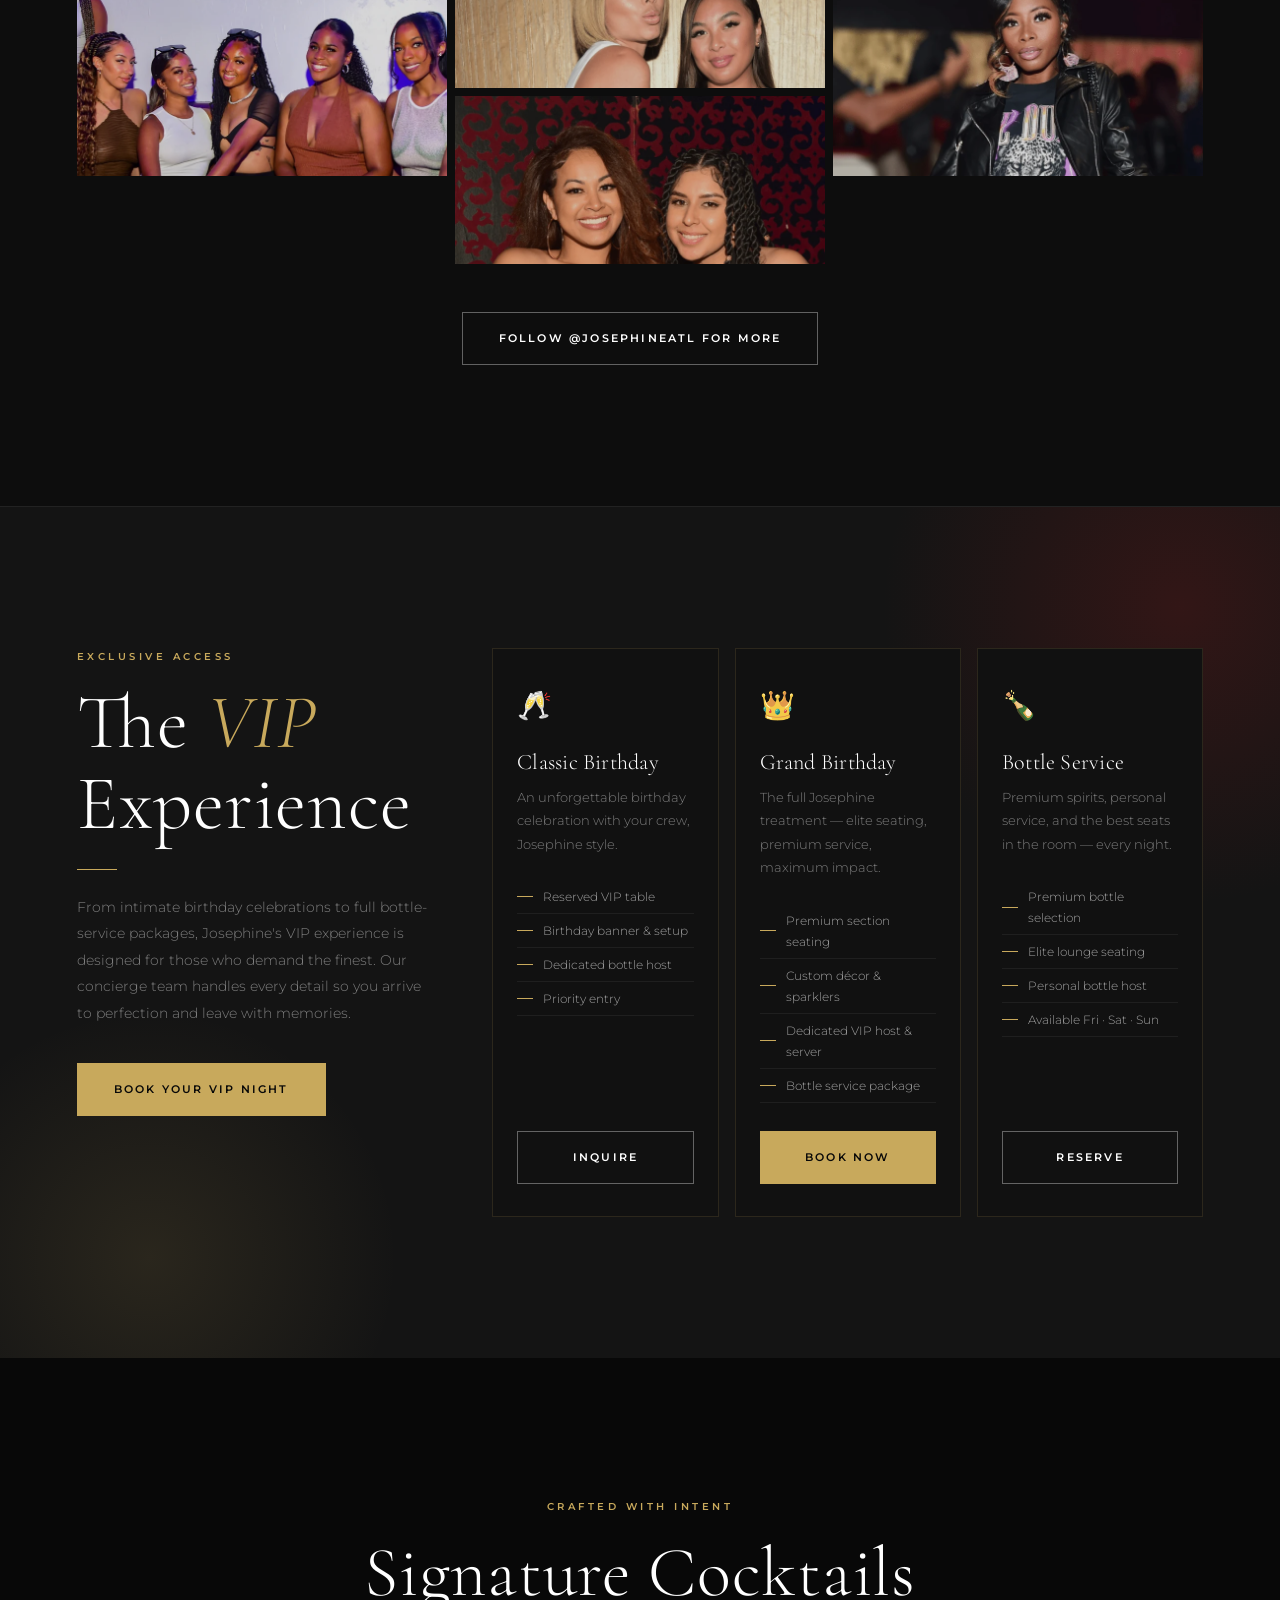
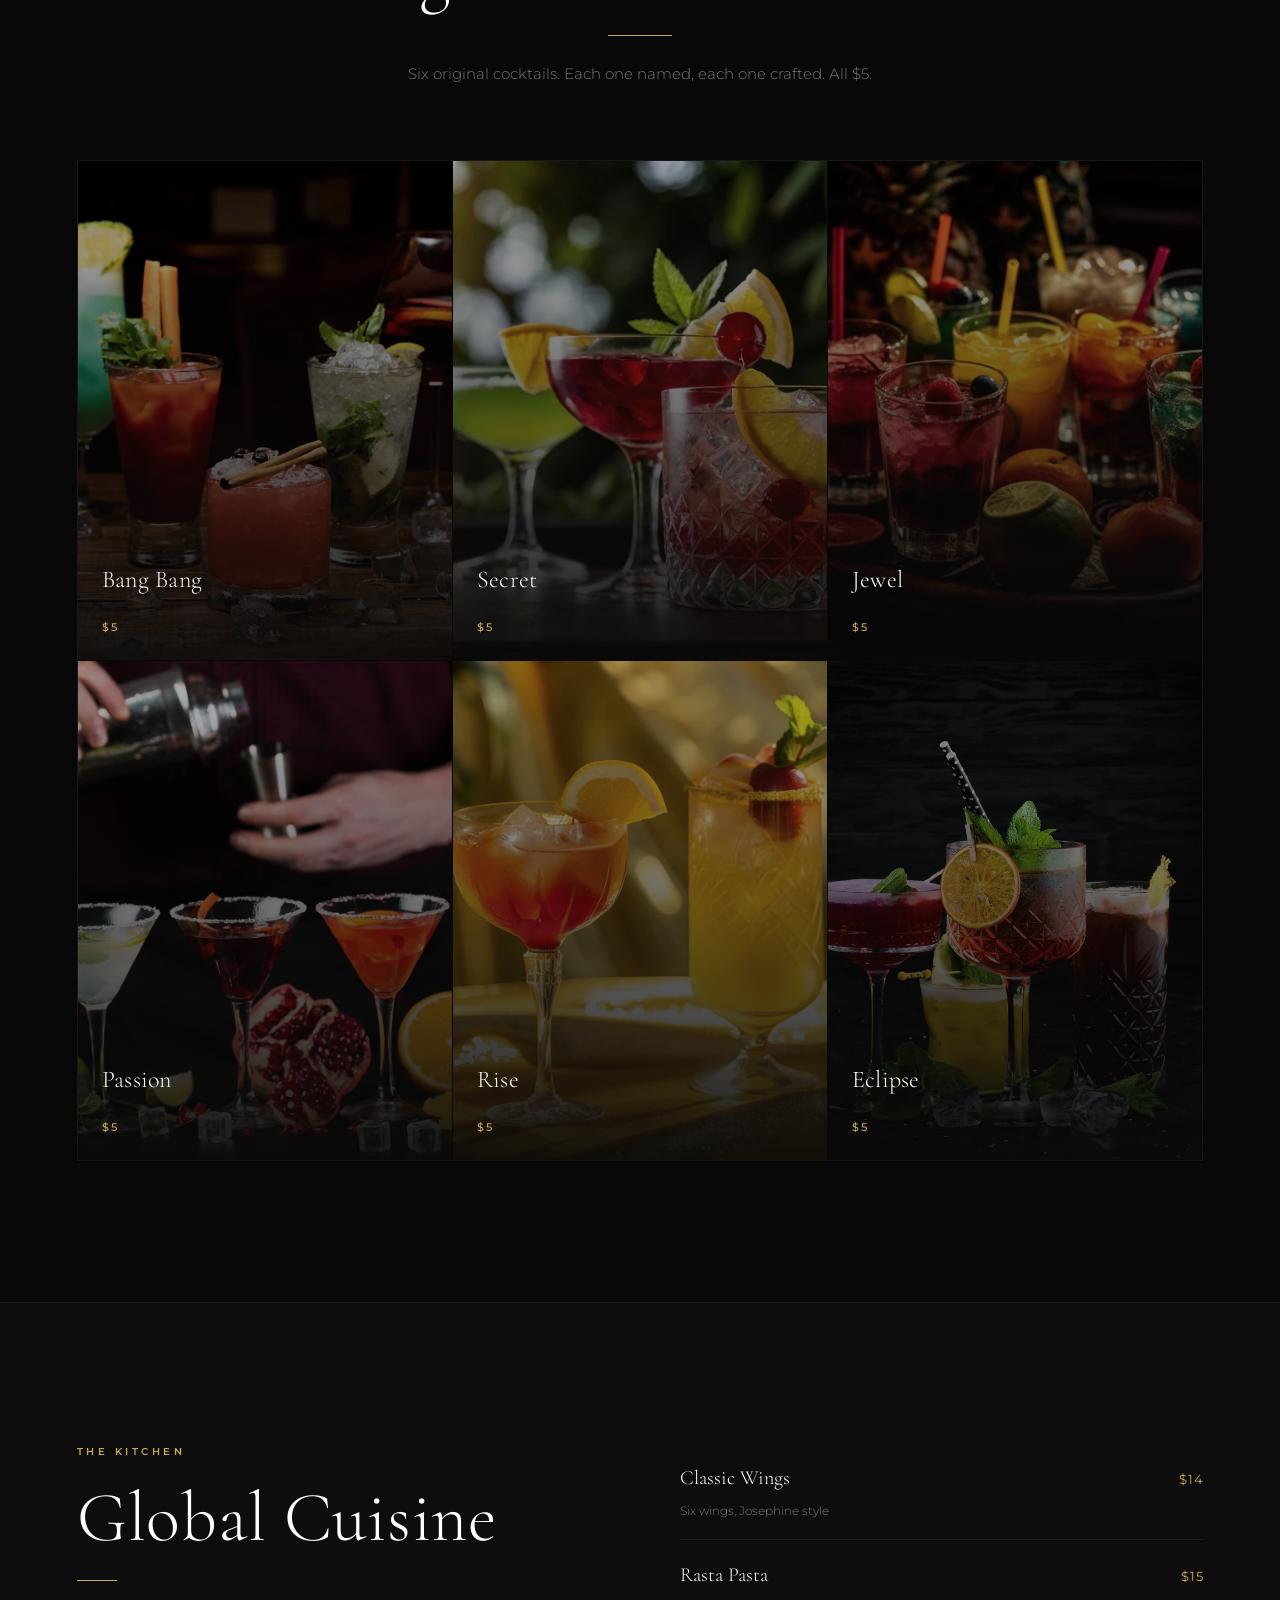
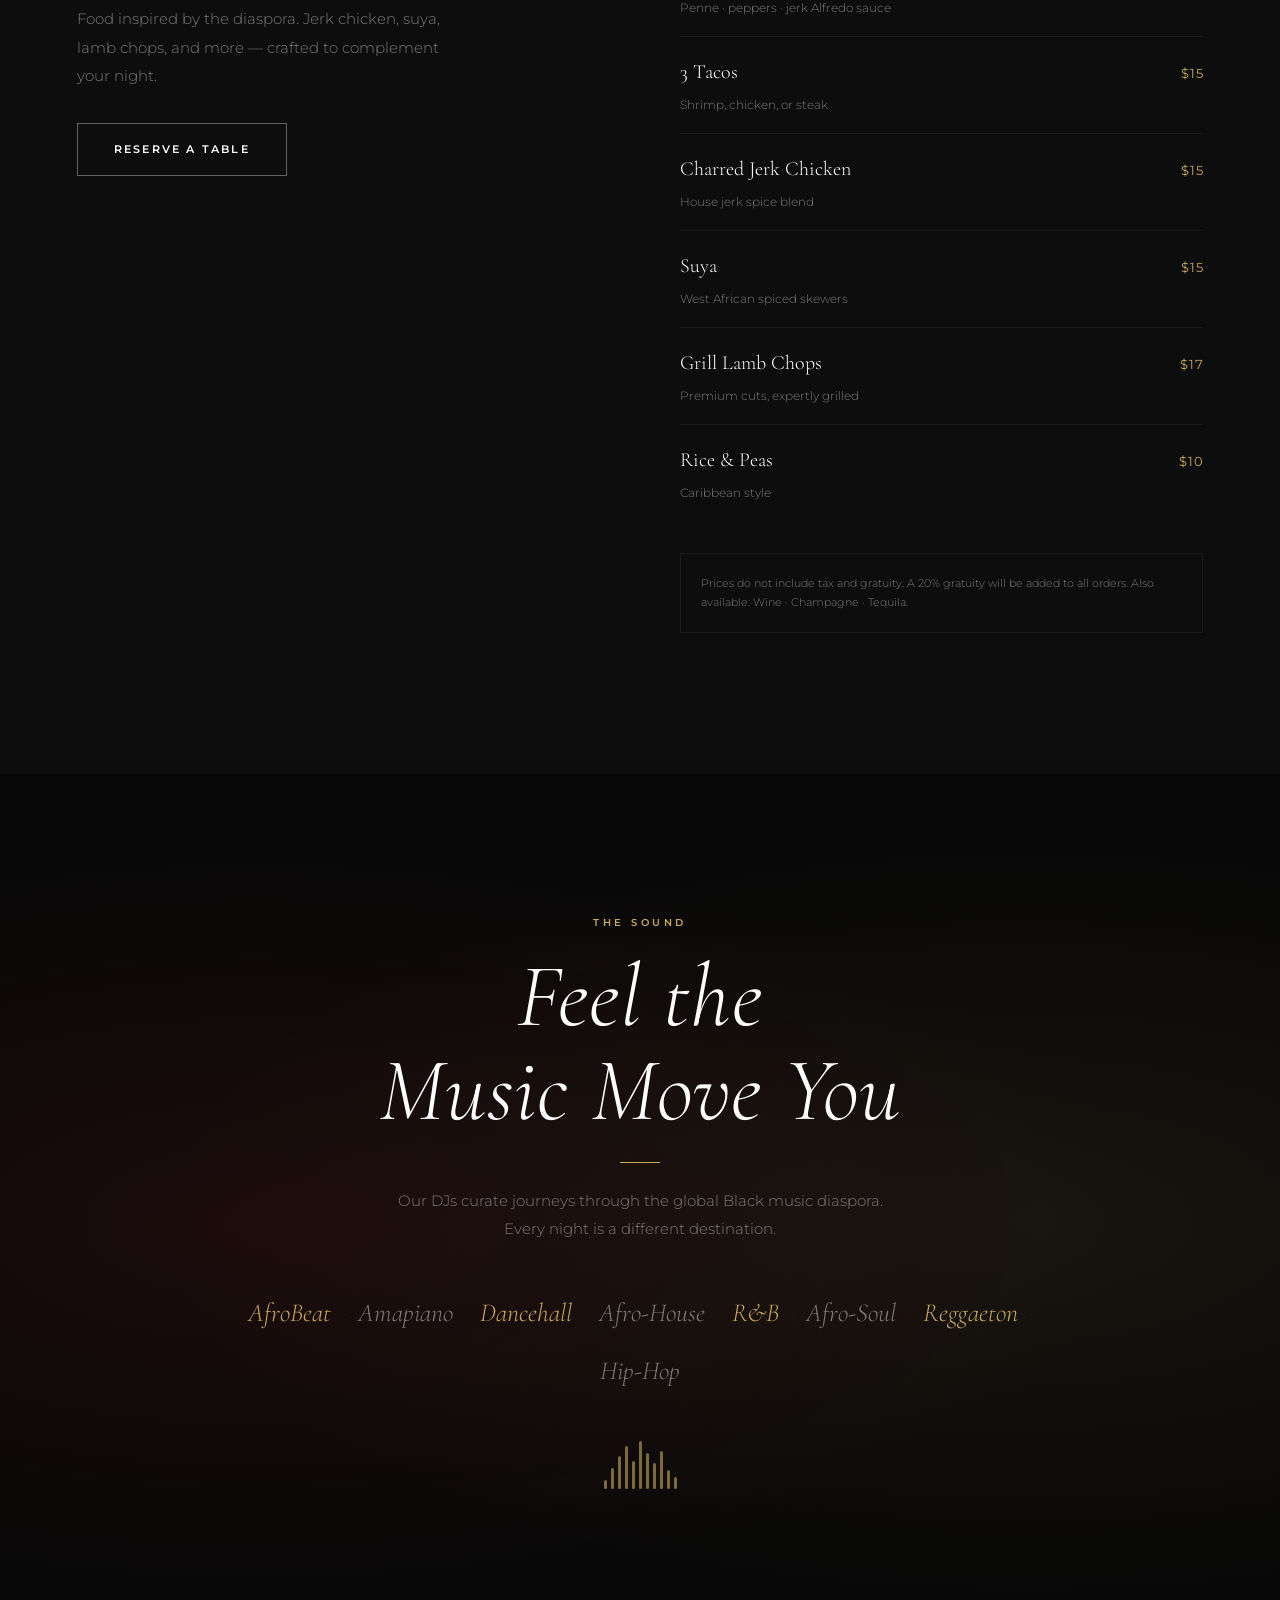
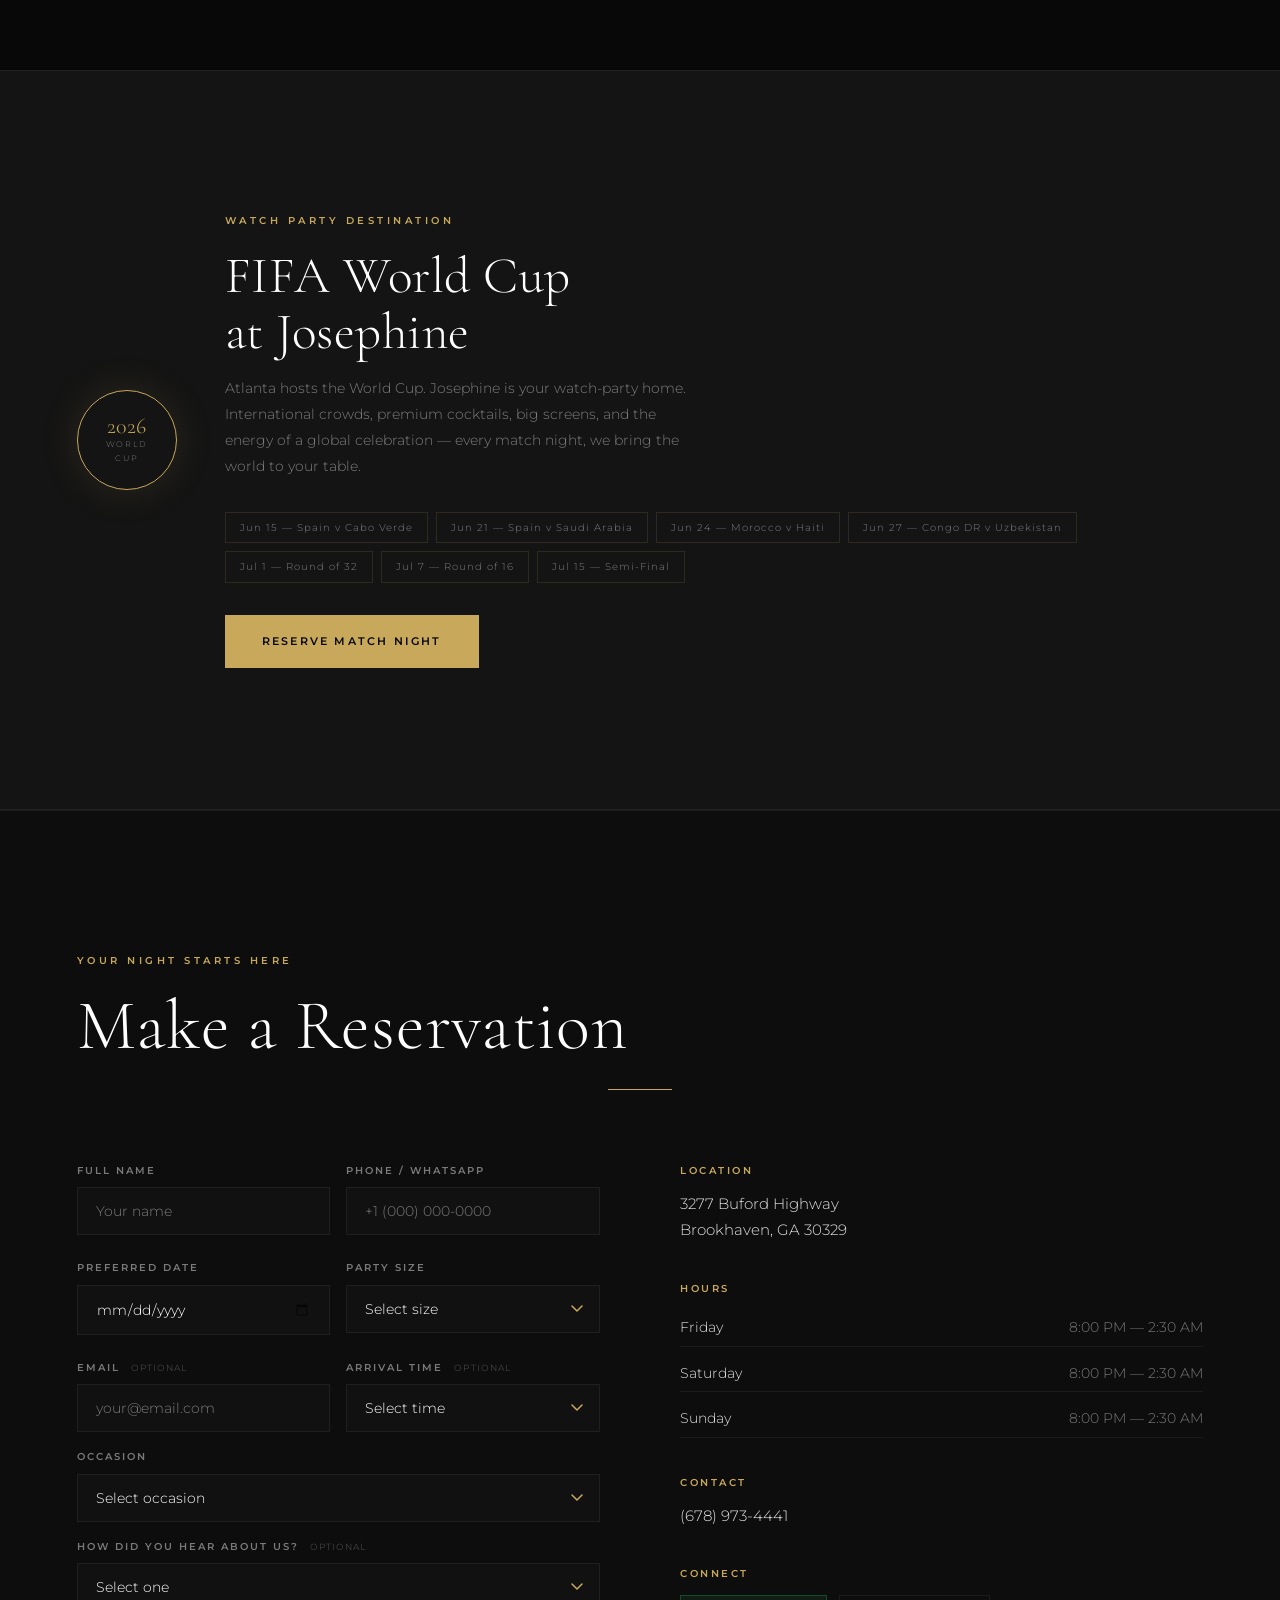
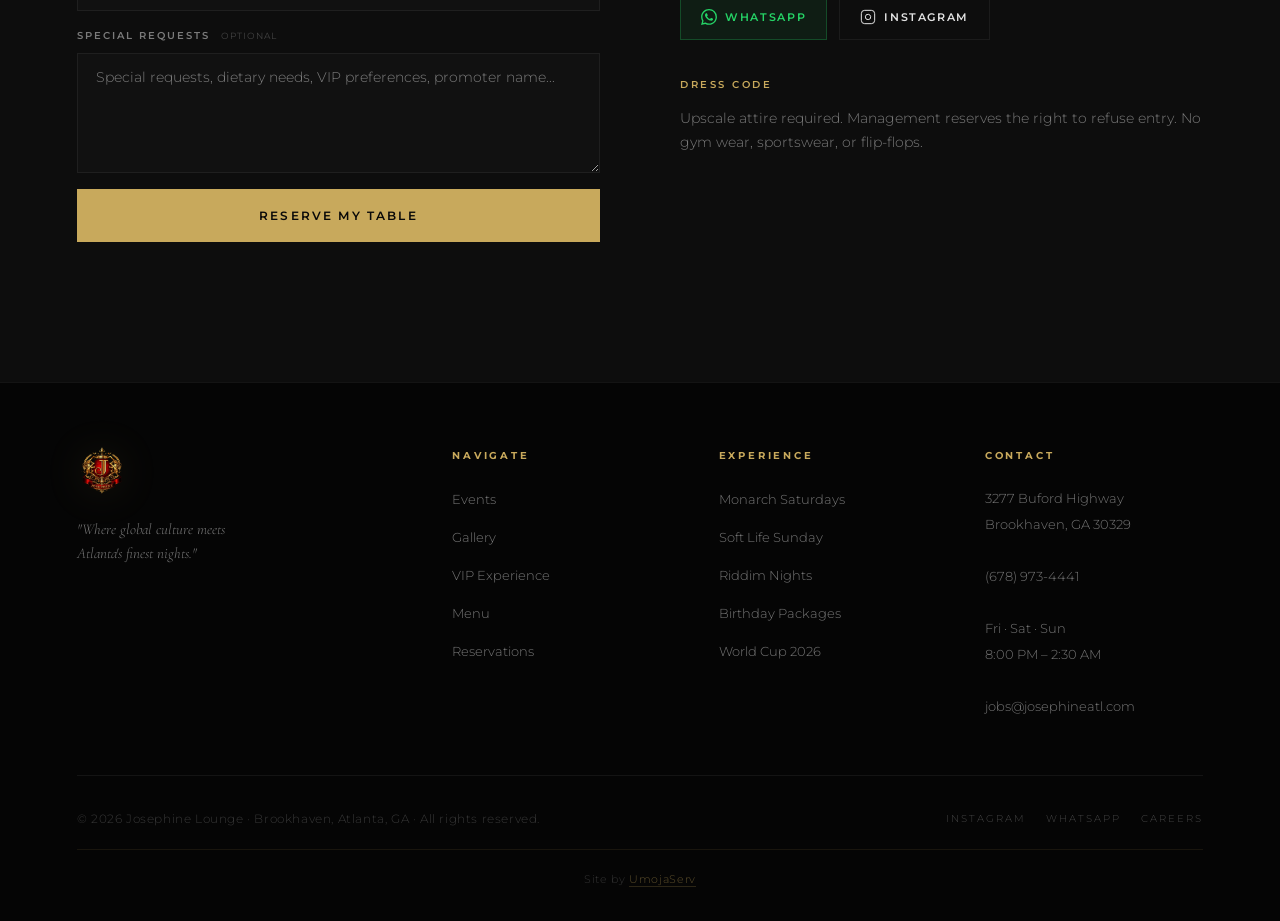
==== commit acdf32db: "Add files via upload" ====
--- a/index.html
+++ b/index.html
@@ -204,7 +204,7 @@
   </nav>
 
   <!-- Mobile Menu -->
-  <div class="mobile-menu" id="mobileMenu" aria-hidden="true" role="dialog" aria-label="Navigation menu">
+  <div class="mobile-menu" id="mobileMenu" aria-hidden="true" role="dialog" aria-modal="true" aria-label="Navigation menu">
     <ul role="list">
       <li><a href="events.html" class="mobile-link">Events</a></li>
       <li><a href="#gallery" class="mobile-link">Gallery</a></li>
@@ -307,7 +307,7 @@
         <span class="eyebrow">What's On</span>
         <h2>The Josephine Experience</h2>
         <span class="gold-line" aria-hidden="true"></span>
-        <p style="max-width:500px;margin:0 auto;font-size:15px;color:var(--muted);">Three nights. Three distinct moods. One iconic lounge.</p>
+        <p class="section-desc">Three nights. Three distinct moods. One iconic lounge.</p>
       </div>
 
       <div class="events-grid">
@@ -334,7 +334,7 @@
             <div class="event-divider" aria-hidden="true"></div>
             <div class="event-cta">
               <a href="#reservations" class="btn btn-gold">Reserve VIP</a>
-              <span style="font-size:11px;color:var(--muted);letter-spacing:.1em;">VIP BOTTLE SERVICE AVAILABLE</span>
+              <span class="vip-bottle-note">VIP BOTTLE SERVICE AVAILABLE</span>
             </div>
           </div>
         </article>
@@ -401,7 +401,7 @@
         <span class="eyebrow">The Atmosphere</span>
         <h2>Nights to Remember</h2>
         <span class="gold-line left" aria-hidden="true"></span>
-        <p style="font-size:15px;color:var(--muted);max-width:420px;line-height:1.85;">Every night at Josephine is a story. A mood. A memory that stays with you long after the music fades.</p>
+        <p class="section-desc left">Every night at Josephine is a story. A mood. A memory that stays with you long after the music fades.</p>
       </div>
 
       <div class="gallery-grid" role="list">
@@ -456,7 +456,7 @@
               <li>Dedicated bottle host</li>
               <li>Priority entry</li>
             </ul>
-            <a href="#reservations" class="btn btn-outline" style="width:100%">Inquire</a>
+            <a href="#reservations" class="btn btn-outline">Inquire</a>
           </div>
           <div class="vip-card reveal" style="--i:1">
             <div class="vip-card-icon" aria-hidden="true">👑</div>
@@ -468,7 +468,7 @@
               <li>Dedicated VIP host &amp; server</li>
               <li>Bottle service package</li>
             </ul>
-            <a href="#reservations" class="btn btn-gold" style="width:100%">Book Now</a>
+            <a href="#reservations" class="btn btn-gold">Book Now</a>
           </div>
           <div class="vip-card reveal" style="--i:2">
             <div class="vip-card-icon" aria-hidden="true">🍾</div>
@@ -480,7 +480,7 @@
               <li>Personal bottle host</li>
               <li>Available Fri · Sat · Sun</li>
             </ul>
-            <a href="#reservations" class="btn btn-outline" style="width:100%">Reserve</a>
+            <a href="#reservations" class="btn btn-outline">Reserve</a>
           </div>
         </div>
       </div>
@@ -496,7 +496,7 @@
         <span class="eyebrow">Crafted With Intent</span>
         <h2>Signature Cocktails</h2>
         <span class="gold-line" aria-hidden="true"></span>
-        <p style="max-width:460px;margin:0 auto;font-size:15px;color:var(--muted);">Six original cocktails. Each one named, each one crafted. All $5.</p>
+        <p class="section-desc">Six original cocktails. Each one named, each one crafted. All $5.</p>
       </div>
 
       <div class="cocktails-grid">
@@ -556,7 +556,7 @@
           <span class="eyebrow">The Kitchen</span>
           <h2>Global Cuisine</h2>
           <span class="gold-line left" aria-hidden="true"></span>
-          <p style="font-size:15px;color:var(--muted);line-height:1.9;max-width:380px;margin-bottom:32px;">Food inspired by the diaspora. Jerk chicken, suya, lamb chops, and more — crafted to complement your night.</p>
+          <p class="food-copy">Food inspired by the diaspora. Jerk chicken, suya, lamb chops, and more — crafted to complement your night.</p>
           <a href="#reservations" class="btn btn-outline">Reserve a Table</a>
         </div>
         <div class="reveal-right">
@@ -583,9 +583,9 @@
     <div class="container">
       <div class="music-inner reveal">
         <span class="eyebrow">The Sound</span>
-        <h2 style="font-size:clamp(40px,7vw,90px);font-style:italic;font-weight:300;">Feel the<br>Music Move You</h2>
+        <h2 class="music-headline">Feel the<br>Music Move You</h2>
         <span class="gold-line" aria-hidden="true"></span>
-        <p style="font-size:15px;color:var(--muted);max-width:500px;margin:0 auto;line-height:1.9;">Our DJs curate journeys through the global Black music diaspora. Every night is a different destination.</p>
+        <p class="section-desc">Our DJs curate journeys through the global Black music diaspora. Every night is a different destination.</p>
         <div class="music-genres" aria-label="Music genres played at Josephine Lounge">
           <span class="genre-tag highlight">AfroBeat</span><span class="genre-separator" aria-hidden="true">·</span>
           <span class="genre-tag">Amapiano</span><span class="genre-separator" aria-hidden="true">·</span>
@@ -724,7 +724,12 @@
               <label class="form-label" for="res-notes">Special Requests <span class="form-optional">optional</span></label>
               <textarea class="form-textarea form-input" id="res-notes" name="notes" placeholder="Special requests, dietary needs, VIP preferences, promoter name..."></textarea>
             </div>
-            <button type="button" class="btn btn-gold" id="whatsappSubmit" style="width:100%;font-size:12px;padding:18px;">Reserve My Table</button>
+            <button type="submit" class="btn btn-gold" id="whatsappSubmit">Reserve My Table</button>
+            <div id="reservationSuccess" class="reservation-success" hidden aria-live="polite">
+              <p class="reservation-success-title">Your table is reserved.</p>
+              <p class="reservation-success-text">We've received your request and will confirm via WhatsApp shortly.</p>
+              <a id="reservationWhatsAppLink" href="https://wa.me/16789734441" target="_blank" rel="noopener noreferrer" class="btn btn-gold">Continue on WhatsApp</a>
+            </div>
           </form>
         </div>
         <div class="res-info reveal-right">
@@ -759,7 +764,7 @@
           </div>
           <div class="info-block">
             <p class="info-label">Dress Code</p>
-            <p class="info-text" style="font-size:14px;color:var(--muted);">Upscale attire required. Management reserves the right to refuse entry. No gym wear, sportswear, or flip-flops.</p>
+            <p class="info-text info-text-note">Upscale attire required. Management reserves the right to refuse entry. No gym wear, sportswear, or flip-flops.</p>
           </div>
         </div>
       </div>
@@ -830,7 +835,13 @@
   <!-- Toast notification -->
   <div id="toast" class="toast" role="alert" aria-live="polite" aria-atomic="true"></div>
 
+  <!-- Mobile sticky reserve bar — phones only, auto-hides near reservation form -->
+  <div class="mobile-sticky-cta" id="mobileStickyBar" aria-label="Quick reservation access">
+    <a href="#reservations" class="btn btn-gold">Reserve VIP</a>
+    <a href="tel:+16789734441" class="btn btn-outline">Call Now</a>
+  </div>
+
   <!-- JS deferred — non-blocking -->
-  <script src="assets/js/main.js?v=20260527" defer></script>
+  <script src="assets/js/main.js?v=20260527-2" defer></script>
 </body>
 </html>
--- a/assets/css/style.css
+++ b/assets/css/style.css
@@ -665,7 +665,7 @@
   content: '';
   position: absolute;
   inset: 0;
-  background: linear-gradient(135deg, rgba(200,169,92,0.0), rgba(107,26,26,0.0));
+  background: linear-gradient(135deg, rgba(200,169,92,0.16), rgba(107,26,26,0.12));
   z-index: 1;
   opacity: 0;
   transition: opacity 0.4s var(--ease);
@@ -1438,8 +1438,18 @@
   .footer-inner { grid-template-columns: 1fr; gap: 28px; }
   .footer-bottom { flex-direction: column; gap: 16px; }
 
-  /* World Cup match tags */
-  .wc-dates { display: none; }
+  /* World Cup match dates — horizontal scroll on mobile */
+  .wc-dates {
+    flex-wrap: nowrap;
+    overflow-x: auto;
+    -webkit-overflow-scrolling: touch;
+    scrollbar-width: none;
+    padding-bottom: 4px;
+    mask-image: linear-gradient(to right, black 80%, transparent 100%);
+    -webkit-mask-image: linear-gradient(to right, black 80%, transparent 100%);
+  }
+  .wc-dates::-webkit-scrollbar { display: none; }
+  .wc-match { white-space: nowrap; flex-shrink: 0; }
 }
 
 @media (max-width: 480px) {
@@ -1570,9 +1580,9 @@
   font-size: 10px;
 }
 
-/* Form row — single column on small mobile */
-@media (max-width: 480px) {
-  .form-row { grid-template-columns: 1fr; gap: 0; }
+/* Form row — single column on small/mid mobile */
+@media (max-width: 600px) {
+  .form-row { grid-template-columns: 1fr; }
 }
 
 /* ============================================================
@@ -1894,3 +1904,100 @@
   h1, h2, h3, h4 { color: black; }
   .section-pad { padding: 24px 0; }
 }
+
+/* ============================================================
+   UTILITY CLASSES — Replaces inline style="" attributes
+   ============================================================ */
+
+/* Section description text used under headings */
+.section-desc {
+  max-width: 500px;
+  margin: 0 auto;
+  font-size: 15px;
+  color: var(--muted);
+  line-height: 1.85;
+}
+.section-desc.left { margin: 0; }
+
+/* VIP bottle service label in event cards */
+.vip-bottle-note {
+  font-size: 11px;
+  color: var(--muted);
+  letter-spacing: 0.1em;
+  text-transform: uppercase;
+}
+
+/* Food section intro copy */
+.food-copy {
+  font-size: 15px;
+  color: var(--muted);
+  line-height: 1.9;
+  max-width: 380px;
+  margin-bottom: 32px;
+}
+
+/* Music section oversized headline */
+.music-headline {
+  font-family: var(--font-serif);
+  font-size: clamp(40px, 7vw, 90px);
+  font-style: italic;
+  font-weight: 300;
+  line-height: 1.05;
+}
+
+/* VIP package card buttons — always full width */
+.vip-card .btn { width: 100%; }
+
+/* Reservation submit button sizing */
+#whatsappSubmit {
+  width: 100%;
+  font-size: 12px;
+  padding: 18px;
+}
+
+/* Food item: subtle name highlight on row hover */
+.food-item:hover .food-name {
+  color: var(--off-white);
+  transition: color 0.3s;
+}
+
+/* ============================================================
+   MOBILE STICKY RESERVE CTA
+   A persistent bottom bar on phones — critical for conversion.
+   Hidden on desktop/tablet (>768px).
+   ============================================================ */
+.mobile-sticky-cta {
+  display: none;
+  position: fixed;
+  bottom: 0;
+  left: 0;
+  right: 0;
+  z-index: 900;
+  padding: 12px var(--section-x) calc(12px + env(safe-area-inset-bottom));
+  background: rgba(8, 8, 8, 0.96);
+  border-top: 1px solid var(--border-dark);
+  gap: 10px;
+  align-items: center;
+}
+
+@media (max-width: 768px) {
+  .mobile-sticky-cta {
+    display: flex;
+  }
+  .mobile-sticky-cta .btn {
+    flex: 1;
+    padding: 14px 12px;
+    font-size: 10px;
+    letter-spacing: 0.18em;
+  }
+  /* Push page content above sticky bar so it isn't hidden behind it */
+  footer { padding-bottom: calc(64px + env(safe-area-inset-bottom)); }
+}
+
+/* Hide sticky bar when reservation form is in viewport */
+.mobile-sticky-cta.hidden { display: none !important; }
+
+.info-text-note {
+  font-size: 14px;
+  color: var(--muted);
+}
--- a/assets/css/style.css
+++ b/assets/css/style.css
@@ -665,7 +665,7 @@
   content: '';
   position: absolute;
   inset: 0;
-  background: linear-gradient(135deg, rgba(200,169,92,0.0), rgba(107,26,26,0.0));
+  background: linear-gradient(135deg, rgba(200,169,92,0.16), rgba(107,26,26,0.12));
   z-index: 1;
   opacity: 0;
   transition: opacity 0.4s var(--ease);
@@ -1438,8 +1438,18 @@
   .footer-inner { grid-template-columns: 1fr; gap: 28px; }
   .footer-bottom { flex-direction: column; gap: 16px; }
 
-  /* World Cup match tags */
-  .wc-dates { display: none; }
+  /* World Cup match dates — horizontal scroll on mobile */
+  .wc-dates {
+    flex-wrap: nowrap;
+    overflow-x: auto;
+    -webkit-overflow-scrolling: touch;
+    scrollbar-width: none;
+    padding-bottom: 4px;
+    mask-image: linear-gradient(to right, black 80%, transparent 100%);
+    -webkit-mask-image: linear-gradient(to right, black 80%, transparent 100%);
+  }
+  .wc-dates::-webkit-scrollbar { display: none; }
+  .wc-match { white-space: nowrap; flex-shrink: 0; }
 }
 
 @media (max-width: 480px) {
@@ -1570,9 +1580,9 @@
   font-size: 10px;
 }
 
-/* Form row — single column on small mobile */
-@media (max-width: 480px) {
-  .form-row { grid-template-columns: 1fr; gap: 0; }
+/* Form row — single column on small/mid mobile */
+@media (max-width: 600px) {
+  .form-row { grid-template-columns: 1fr; }
 }
 
 /* ============================================================
@@ -1894,3 +1904,100 @@
   h1, h2, h3, h4 { color: black; }
   .section-pad { padding: 24px 0; }
 }
+
+/* ============================================================
+   UTILITY CLASSES — Replaces inline style="" attributes
+   ============================================================ */
+
+/* Section description text used under headings */
+.section-desc {
+  max-width: 500px;
+  margin: 0 auto;
+  font-size: 15px;
+  color: var(--muted);
+  line-height: 1.85;
+}
+.section-desc.left { margin: 0; }
+
+/* VIP bottle service label in event cards */
+.vip-bottle-note {
+  font-size: 11px;
+  color: var(--muted);
+  letter-spacing: 0.1em;
+  text-transform: uppercase;
+}
+
+/* Food section intro copy */
+.food-copy {
+  font-size: 15px;
+  color: var(--muted);
+  line-height: 1.9;
+  max-width: 380px;
+  margin-bottom: 32px;
+}
+
+/* Music section oversized headline */
+.music-headline {
+  font-family: var(--font-serif);
+  font-size: clamp(40px, 7vw, 90px);
+  font-style: italic;
+  font-weight: 300;
+  line-height: 1.05;
+}
+
+/* VIP package card buttons — always full width */
+.vip-card .btn { width: 100%; }
+
+/* Reservation submit button sizing */
+#whatsappSubmit {
+  width: 100%;
+  font-size: 12px;
+  padding: 18px;
+}
+
+/* Food item: subtle name highlight on row hover */
+.food-item:hover .food-name {
+  color: var(--off-white);
+  transition: color 0.3s;
+}
+
+/* ============================================================
+   MOBILE STICKY RESERVE CTA
+   A persistent bottom bar on phones — critical for conversion.
+   Hidden on desktop/tablet (>768px).
+   ============================================================ */
+.mobile-sticky-cta {
+  display: none;
+  position: fixed;
+  bottom: 0;
+  left: 0;
+  right: 0;
+  z-index: 900;
+  padding: 12px var(--section-x) calc(12px + env(safe-area-inset-bottom));
+  background: rgba(8, 8, 8, 0.96);
+  border-top: 1px solid var(--border-dark);
+  gap: 10px;
+  align-items: center;
+}
+
+@media (max-width: 768px) {
+  .mobile-sticky-cta {
+    display: flex;
+  }
+  .mobile-sticky-cta .btn {
+    flex: 1;
+    padding: 14px 12px;
+    font-size: 10px;
+    letter-spacing: 0.18em;
+  }
+  /* Push page content above sticky bar so it isn't hidden behind it */
+  footer { padding-bottom: calc(64px + env(safe-area-inset-bottom)); }
+}
+
+/* Hide sticky bar when reservation form is in viewport */
+.mobile-sticky-cta.hidden { display: none !important; }
+
+.info-text-note {
+  font-size: 14px;
+  color: var(--muted);
+}
--- a/assets/css/style.css
+++ b/assets/css/style.css
@@ -665,7 +665,7 @@
   content: '';
   position: absolute;
   inset: 0;
-  background: linear-gradient(135deg, rgba(200,169,92,0.0), rgba(107,26,26,0.0));
+  background: linear-gradient(135deg, rgba(200,169,92,0.16), rgba(107,26,26,0.12));
   z-index: 1;
   opacity: 0;
   transition: opacity 0.4s var(--ease);
@@ -1438,8 +1438,18 @@
   .footer-inner { grid-template-columns: 1fr; gap: 28px; }
   .footer-bottom { flex-direction: column; gap: 16px; }
 
-  /* World Cup match tags */
-  .wc-dates { display: none; }
+  /* World Cup match dates — horizontal scroll on mobile */
+  .wc-dates {
+    flex-wrap: nowrap;
+    overflow-x: auto;
+    -webkit-overflow-scrolling: touch;
+    scrollbar-width: none;
+    padding-bottom: 4px;
+    mask-image: linear-gradient(to right, black 80%, transparent 100%);
+    -webkit-mask-image: linear-gradient(to right, black 80%, transparent 100%);
+  }
+  .wc-dates::-webkit-scrollbar { display: none; }
+  .wc-match { white-space: nowrap; flex-shrink: 0; }
 }
 
 @media (max-width: 480px) {
@@ -1570,9 +1580,9 @@
   font-size: 10px;
 }
 
-/* Form row — single column on small mobile */
-@media (max-width: 480px) {
-  .form-row { grid-template-columns: 1fr; gap: 0; }
+/* Form row — single column on small/mid mobile */
+@media (max-width: 600px) {
+  .form-row { grid-template-columns: 1fr; }
 }
 
 /* ============================================================
@@ -1894,3 +1904,100 @@
   h1, h2, h3, h4 { color: black; }
   .section-pad { padding: 24px 0; }
 }
+
+/* ============================================================
+   UTILITY CLASSES — Replaces inline style="" attributes
+   ============================================================ */
+
+/* Section description text used under headings */
+.section-desc {
+  max-width: 500px;
+  margin: 0 auto;
+  font-size: 15px;
+  color: var(--muted);
+  line-height: 1.85;
+}
+.section-desc.left { margin: 0; }
+
+/* VIP bottle service label in event cards */
+.vip-bottle-note {
+  font-size: 11px;
+  color: var(--muted);
+  letter-spacing: 0.1em;
+  text-transform: uppercase;
+}
+
+/* Food section intro copy */
+.food-copy {
+  font-size: 15px;
+  color: var(--muted);
+  line-height: 1.9;
+  max-width: 380px;
+  margin-bottom: 32px;
+}
+
+/* Music section oversized headline */
+.music-headline {
+  font-family: var(--font-serif);
+  font-size: clamp(40px, 7vw, 90px);
+  font-style: italic;
+  font-weight: 300;
+  line-height: 1.05;
+}
+
+/* VIP package card buttons — always full width */
+.vip-card .btn { width: 100%; }
+
+/* Reservation submit button sizing */
+#whatsappSubmit {
+  width: 100%;
+  font-size: 12px;
+  padding: 18px;
+}
+
+/* Food item: subtle name highlight on row hover */
+.food-item:hover .food-name {
+  color: var(--off-white);
+  transition: color 0.3s;
+}
+
+/* ============================================================
+   MOBILE STICKY RESERVE CTA
+   A persistent bottom bar on phones — critical for conversion.
+   Hidden on desktop/tablet (>768px).
+   ============================================================ */
+.mobile-sticky-cta {
+  display: none;
+  position: fixed;
+  bottom: 0;
+  left: 0;
+  right: 0;
+  z-index: 900;
+  padding: 12px var(--section-x) calc(12px + env(safe-area-inset-bottom));
+  background: rgba(8, 8, 8, 0.96);
+  border-top: 1px solid var(--border-dark);
+  gap: 10px;
+  align-items: center;
+}
+
+@media (max-width: 768px) {
+  .mobile-sticky-cta {
+    display: flex;
+  }
+  .mobile-sticky-cta .btn {
+    flex: 1;
+    padding: 14px 12px;
+    font-size: 10px;
+    letter-spacing: 0.18em;
+  }
+  /* Push page content above sticky bar so it isn't hidden behind it */
+  footer { padding-bottom: calc(64px + env(safe-area-inset-bottom)); }
+}
+
+/* Hide sticky bar when reservation form is in viewport */
+.mobile-sticky-cta.hidden { display: none !important; }
+
+.info-text-note {
+  font-size: 14px;
+  color: var(--muted);
+}
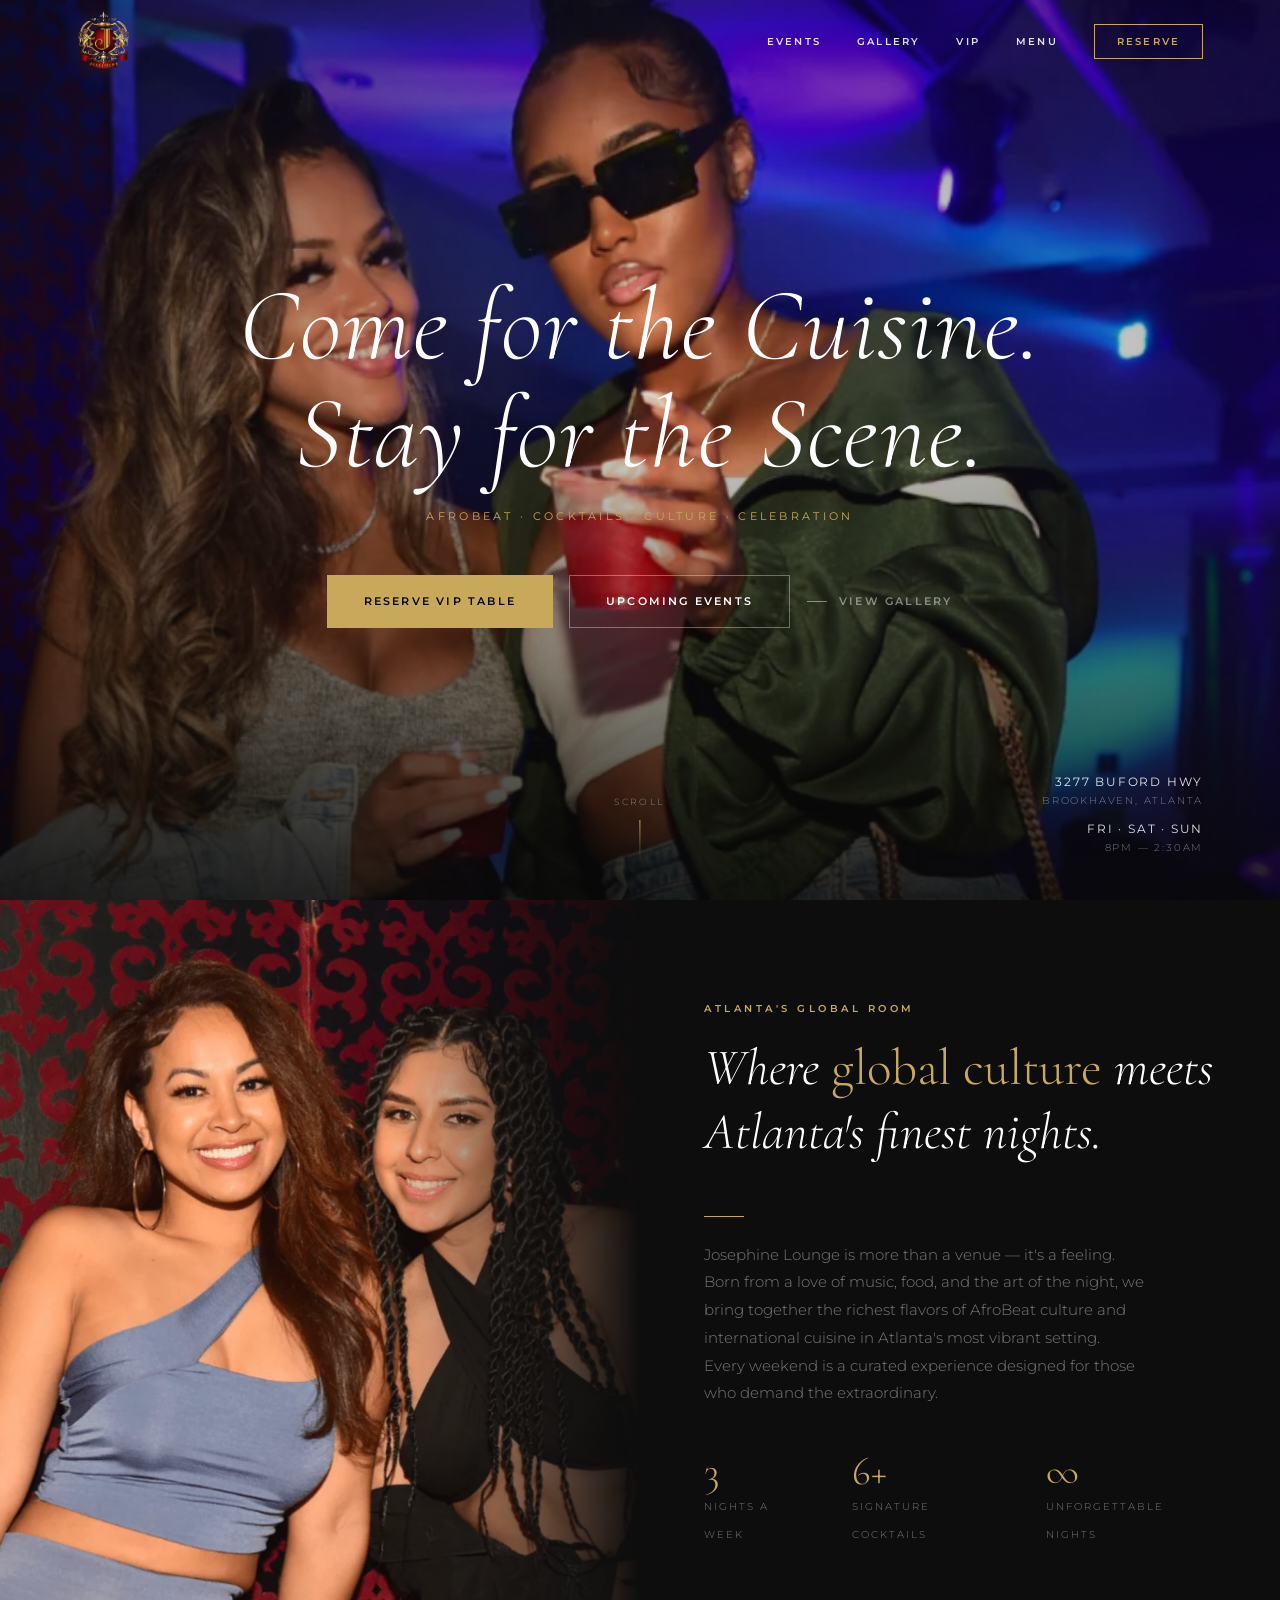
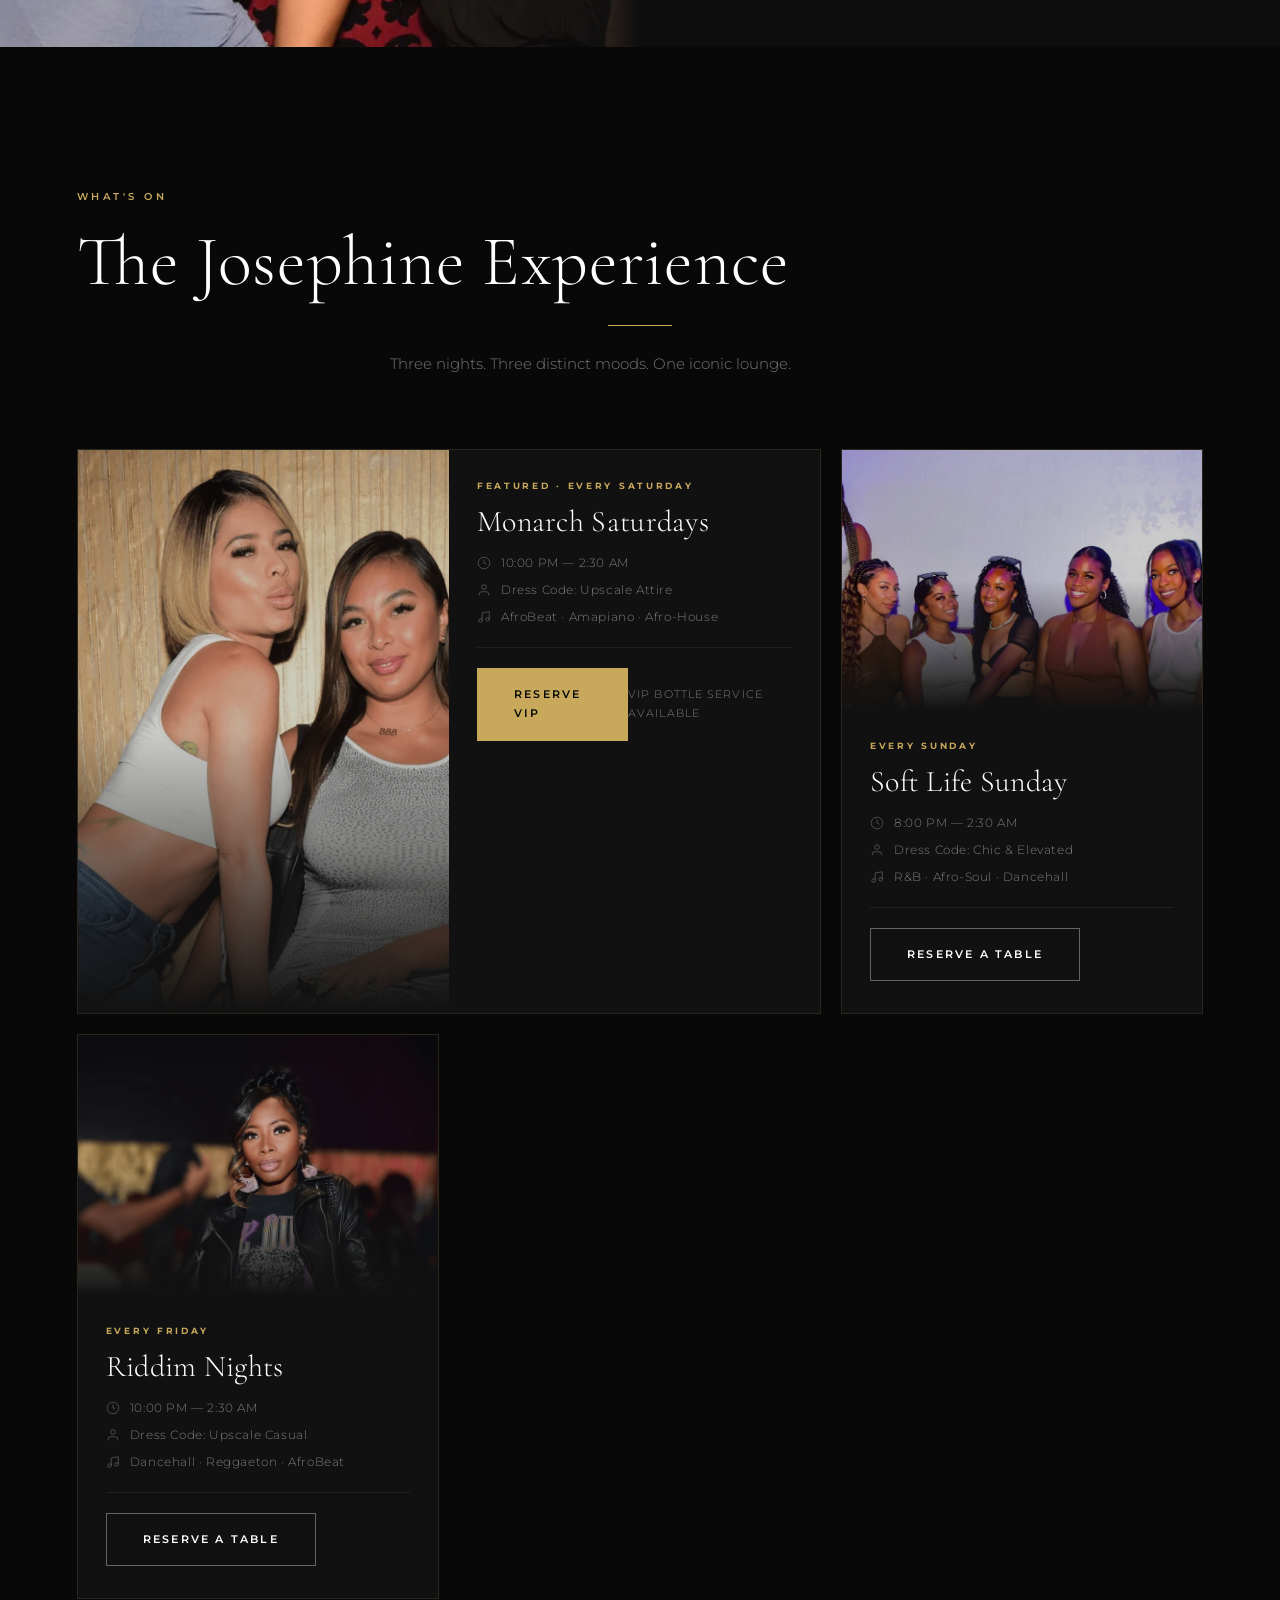
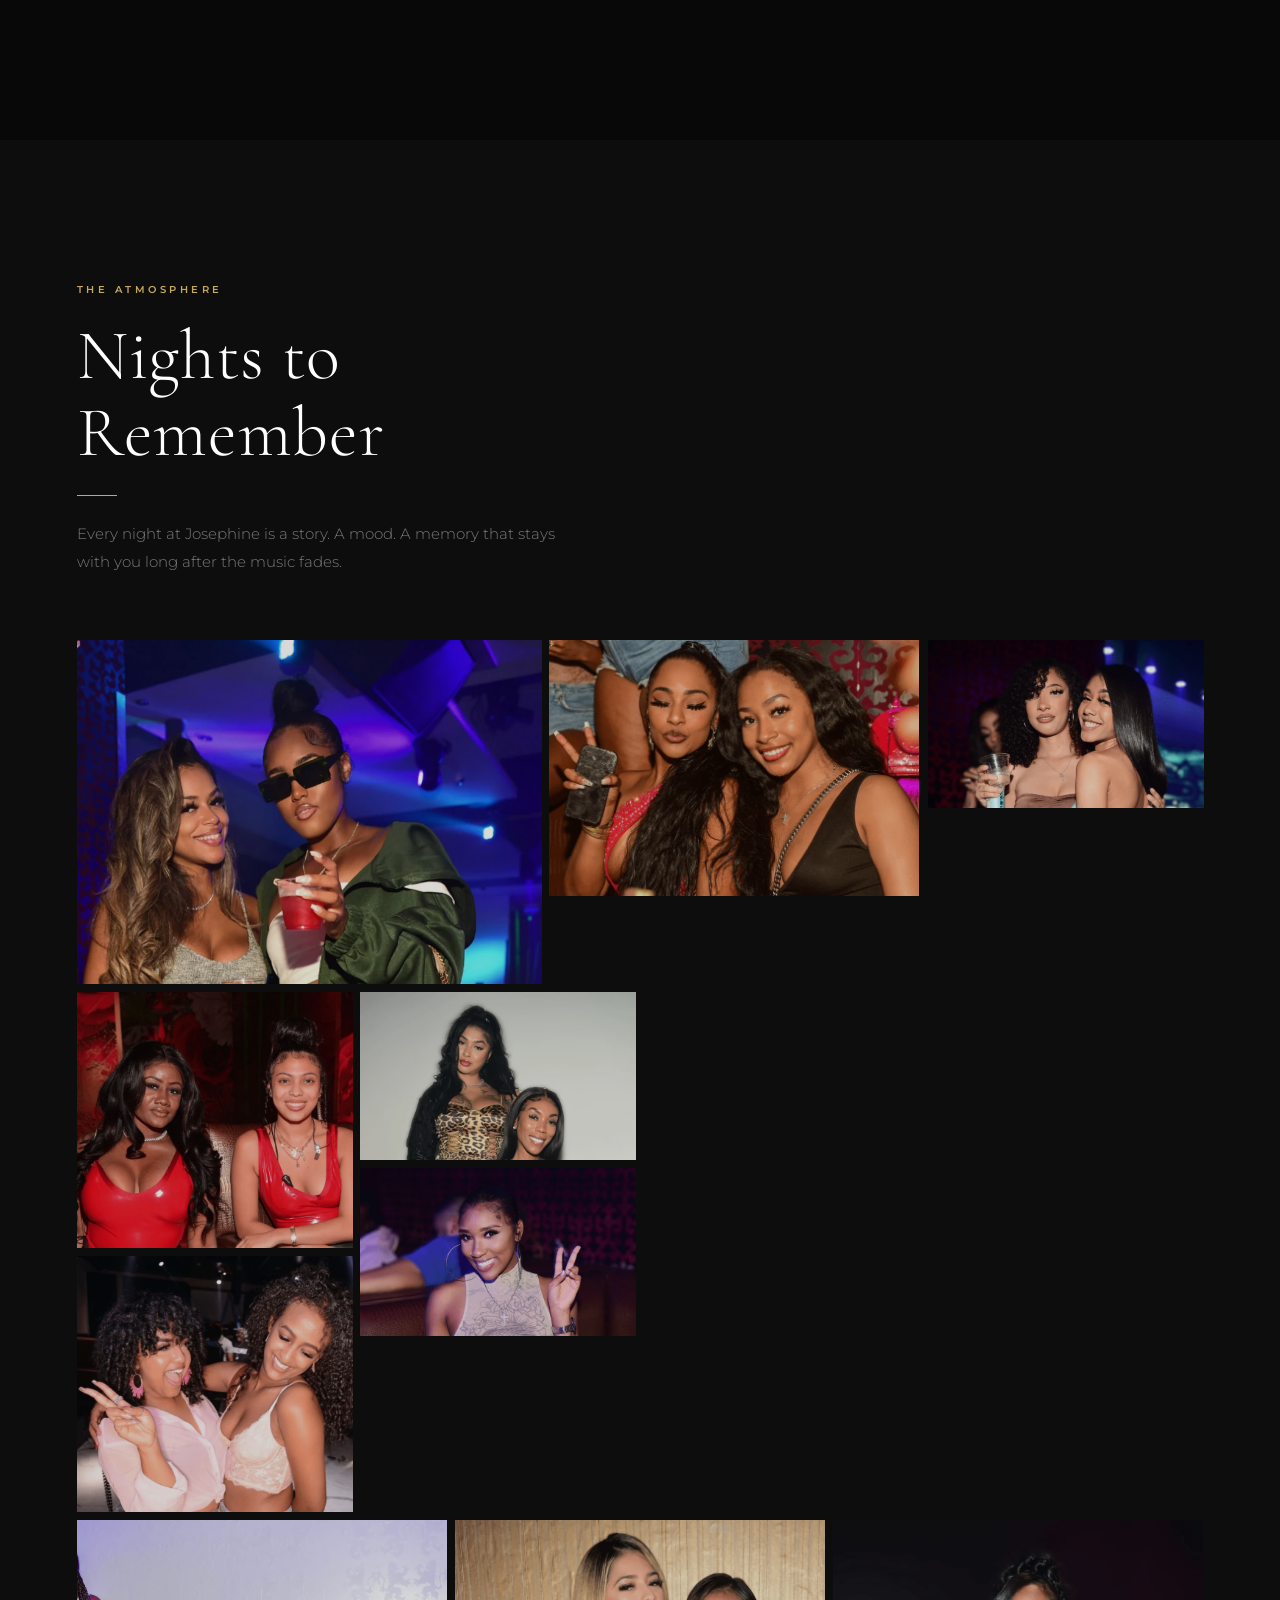
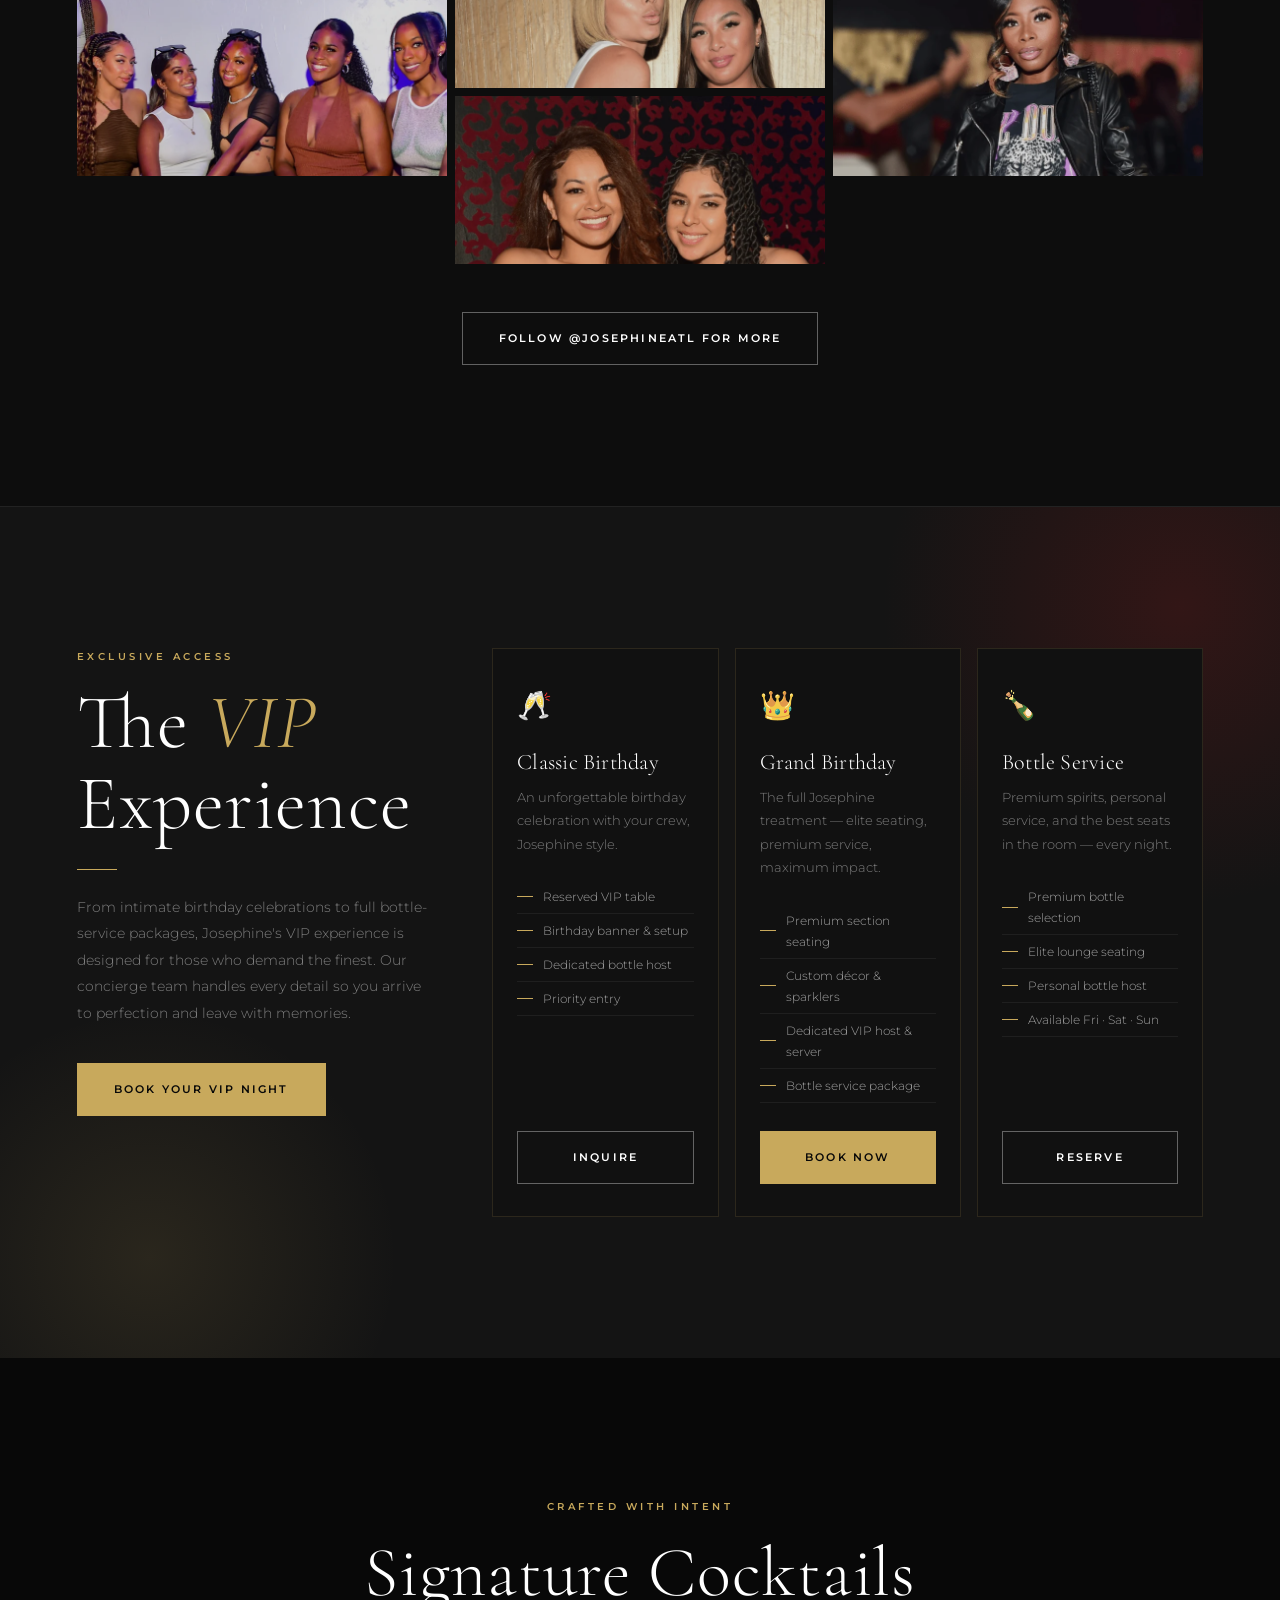
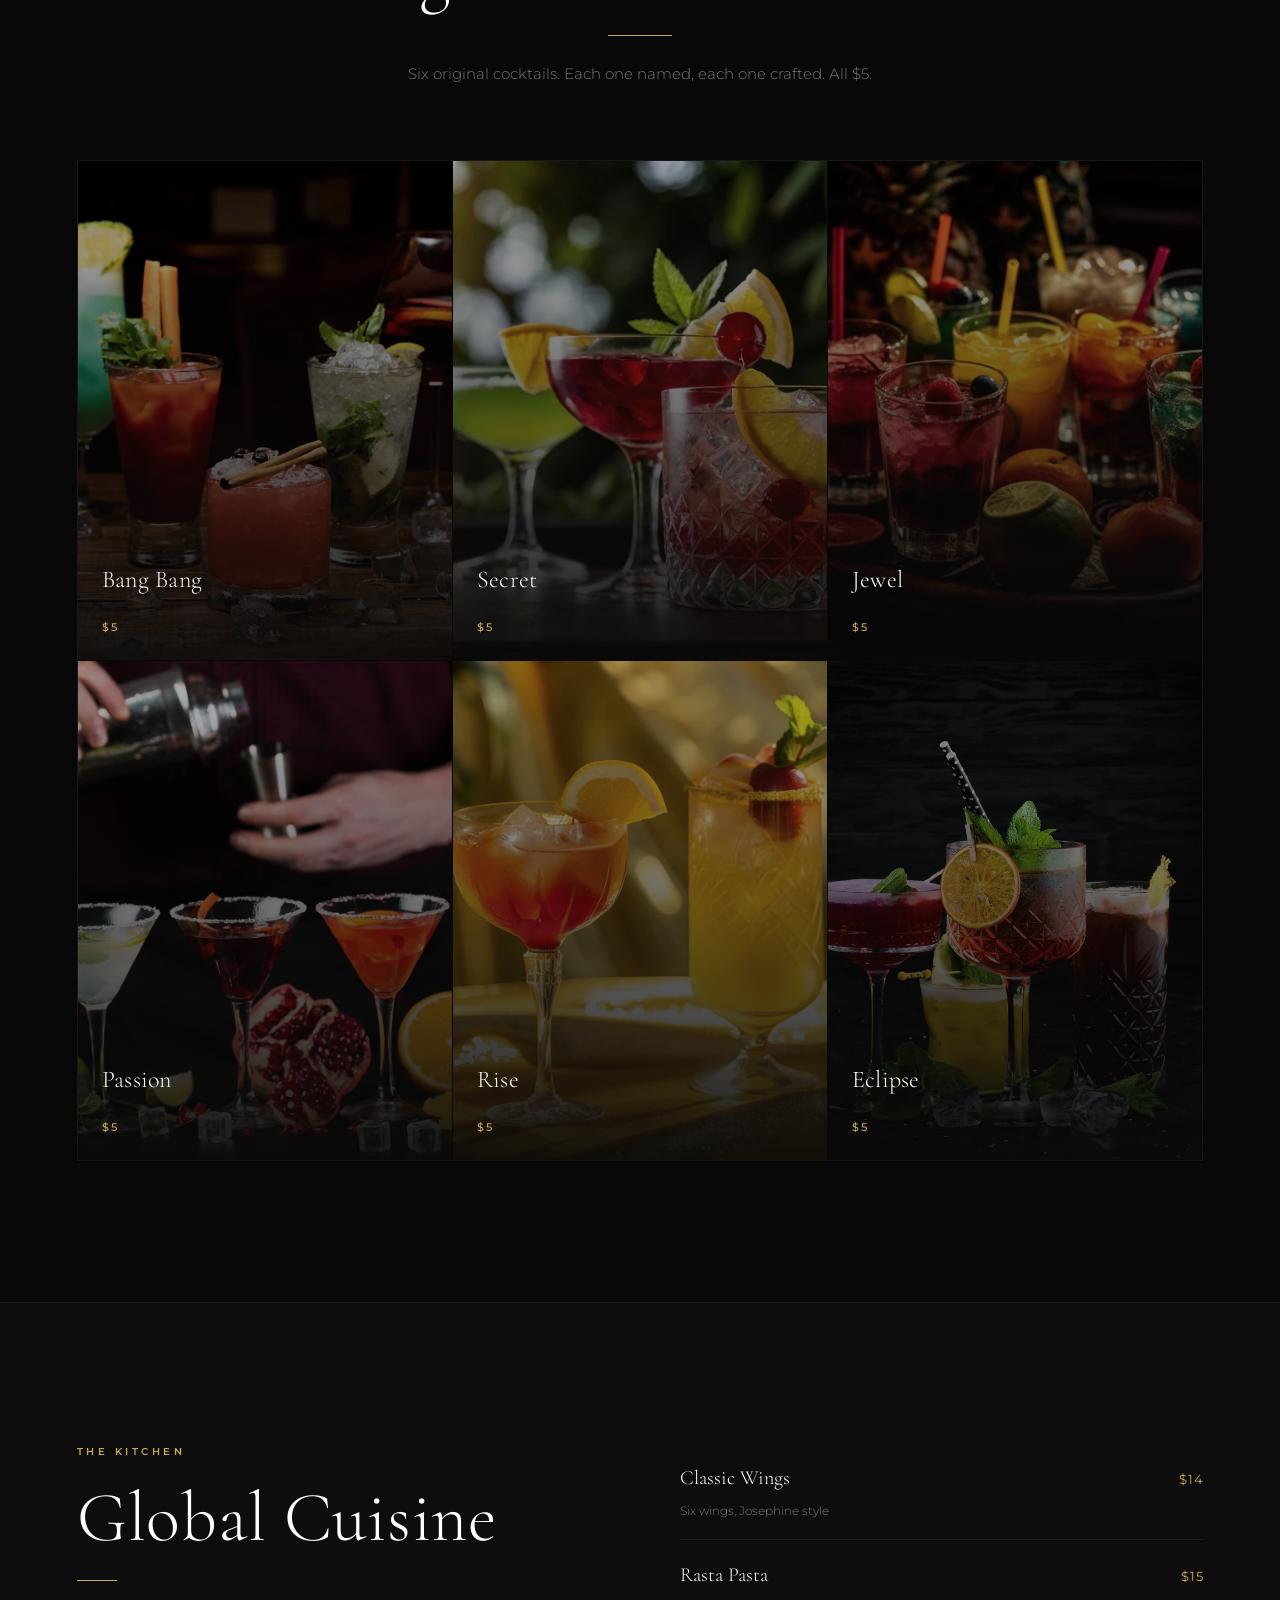
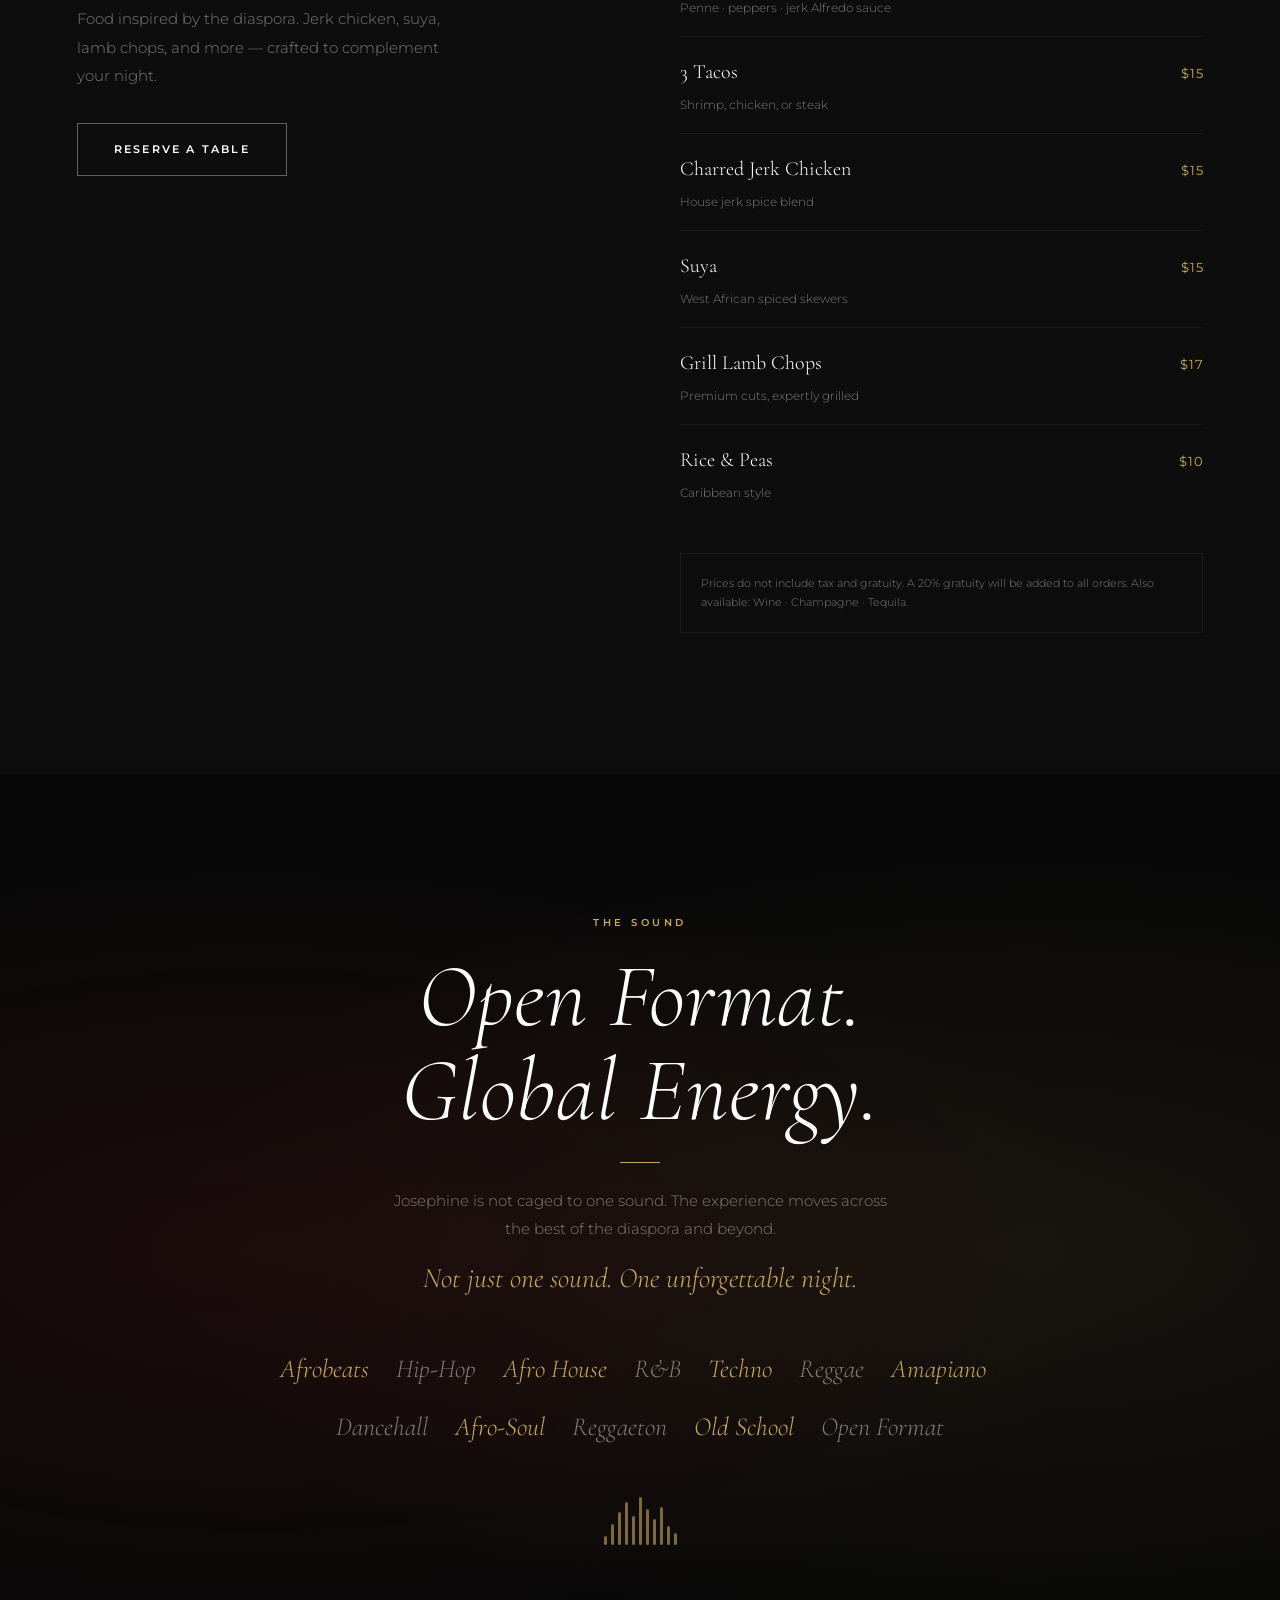
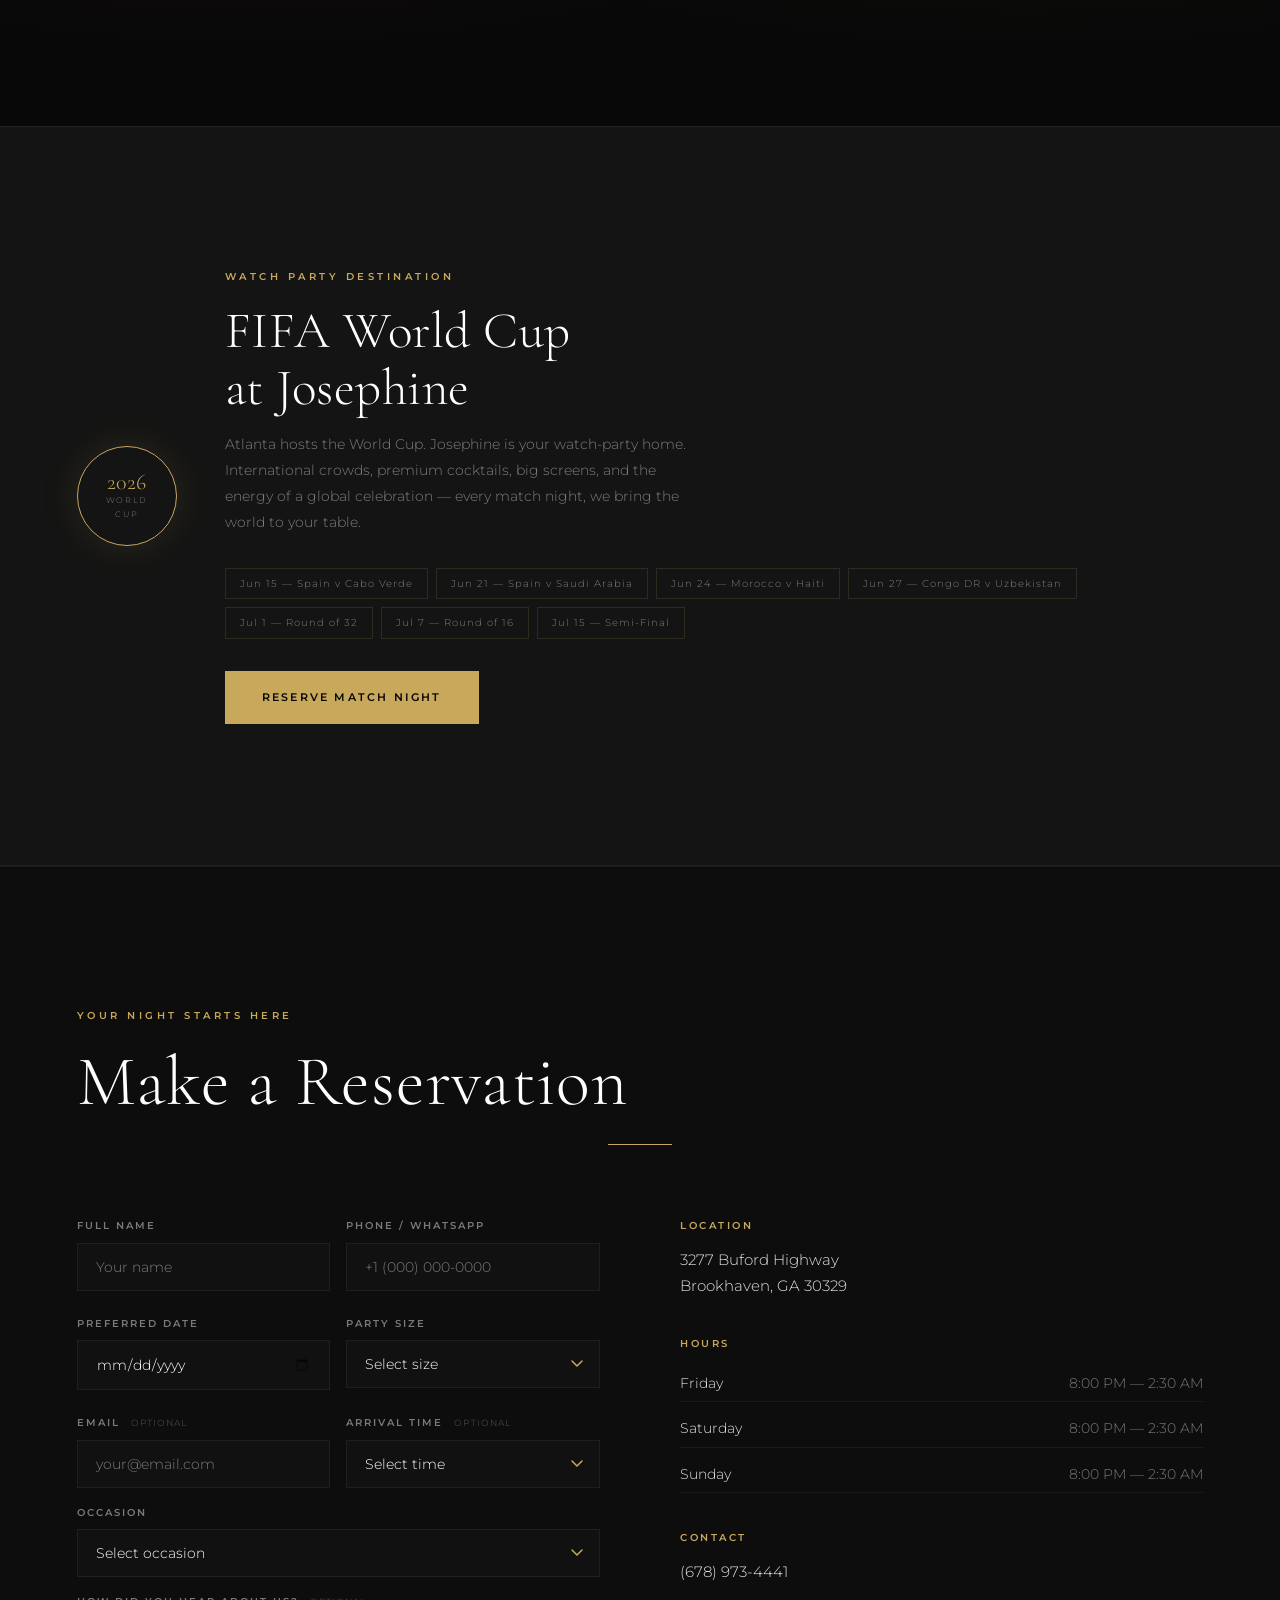
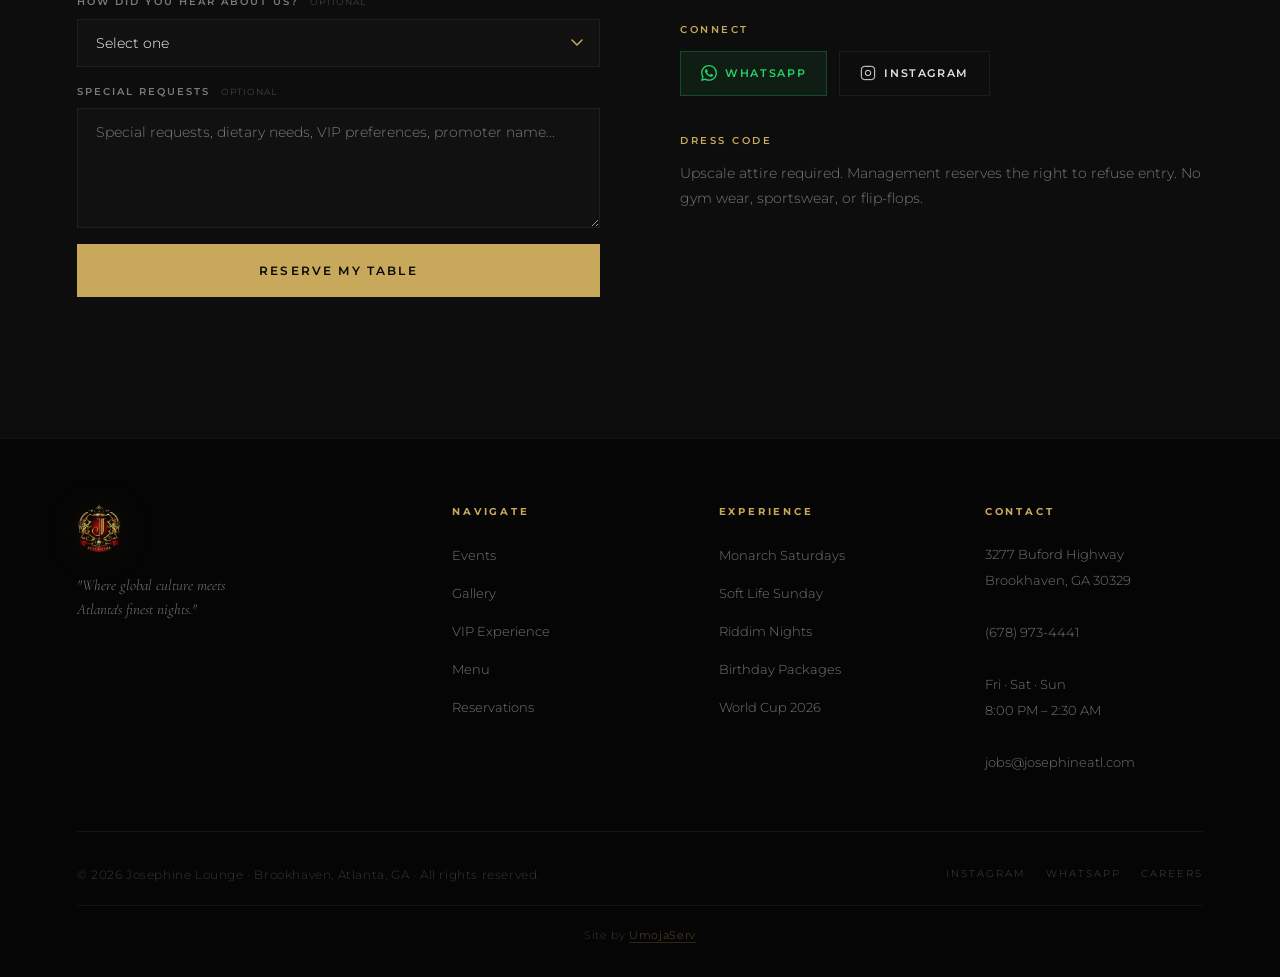
==== commit 2f6ae12e: "Add files via upload" ====
--- a/index.html
+++ b/index.html
@@ -10,9 +10,8 @@
 
   <!-- Canonical -->
   <link rel="canonical" href="https://josephineatl.com/">
-  <link rel="icon" type="image/webp" href="assets/logo/logo.webp">
-  <link rel="icon" type="image/png" href="assets/logo/logo.png">
-  <link rel="apple-touch-icon" href="assets/logo/logo.png">
+  <link rel="icon" type="image/png" href="assets/logo/newlogo.png">
+  <link rel="apple-touch-icon" href="assets/logo/newlogo.png">
 
   <!-- Open Graph -->
   <meta property="og:type"        content="website">
@@ -113,7 +112,7 @@
     .reveal,.reveal-left,.reveal-right,.reveal-scale{opacity:0}
 
     /* MOBILE NAV CRITICAL */
-    @media(max-width:768px){
+    @media(max-width:900px){
       :root{--nav-h:64px}
       .nav-links{display:none}
       .nav-toggle{display:flex}
@@ -132,9 +131,9 @@
   <noscript><link rel="stylesheet" href="https://fonts.googleapis.com/css2?family=Cormorant+Garamond:ital,wght@0,300;1,300&family=Montserrat:wght@300;500;600&display=swap"></noscript>
 
   <!-- Full CSS: loaded without blocking first paint -->
-  <link rel="preload" as="style" href="assets/css/style.css">
-  <link rel="stylesheet" href="assets/css/style.css" media="print" onload="this.media='all'">
-  <noscript><link rel="stylesheet" href="assets/css/style.css"></noscript>
+  <link rel="preload" as="style" href="assets/css/style.css?v=20260601-music">
+  <link rel="stylesheet" href="assets/css/style.css?v=20260601-music" media="print" onload="this.media='all'">
+  <noscript><link rel="stylesheet" href="assets/css/style.css?v=20260601-music"></noscript>
 
   <!-- Critical image preloads -->
   <link rel="preload" as="image" href="assets/images/hero-lounge.webp" fetchpriority="high">
@@ -146,7 +145,7 @@
     "@type": "NightClub",
     "name": "Josephine Lounge",
     "url": "https://josephineatl.com/",
-    "logo": "https://josephineatl.com/assets/logo/logo.webp",
+    "logo": "https://josephineatl.com/assets/logo/newlogo.png",
     "image": "https://josephineatl.com/assets/images/hero-lounge.webp",
     "description": "Atlanta's global nightlife lounge featuring AfroBeat, premium cocktails, VIP bottle service, and unforgettable celebrations in Brookhaven, GA.",
     "telephone": "+16789734441",
@@ -183,10 +182,7 @@
   <nav id="nav" role="navigation" aria-label="Main navigation">
     <div class="nav-inner">
       <a href="#hero" class="nav-logo" aria-label="Josephine Lounge — Home">
-        <picture>
-          <source srcset="assets/logo/logo.webp" type="image/webp">
-          <img src="assets/logo/logo.png" alt="Josephine Lounge" width="60" height="60" decoding="async">
-        </picture>
+        <img src="assets/logo/newlogo.png" alt="Josephine Lounge" width="535" height="603" decoding="async">
       </a>
       <ul class="nav-links" role="list">
         <li><a href="events.html">Events</a></li>
@@ -583,18 +579,23 @@
     <div class="container">
       <div class="music-inner reveal">
         <span class="eyebrow">The Sound</span>
-        <h2 class="music-headline">Feel the<br>Music Move You</h2>
+        <h2 class="music-headline">Open Format.<br>Global Energy.</h2>
         <span class="gold-line" aria-hidden="true"></span>
-        <p class="section-desc">Our DJs curate journeys through the global Black music diaspora. Every night is a different destination.</p>
+        <p class="section-desc">Josephine is not caged to one sound. The experience moves across the best of the diaspora and beyond.</p>
+        <p class="music-tagline">Not just one sound. One unforgettable night.</p>
         <div class="music-genres" aria-label="Music genres played at Josephine Lounge">
-          <span class="genre-tag highlight">AfroBeat</span><span class="genre-separator" aria-hidden="true">·</span>
-          <span class="genre-tag">Amapiano</span><span class="genre-separator" aria-hidden="true">·</span>
-          <span class="genre-tag highlight">Dancehall</span><span class="genre-separator" aria-hidden="true">·</span>
-          <span class="genre-tag">Afro-House</span><span class="genre-separator" aria-hidden="true">·</span>
-          <span class="genre-tag highlight">R&amp;B</span><span class="genre-separator" aria-hidden="true">·</span>
-          <span class="genre-tag">Afro-Soul</span><span class="genre-separator" aria-hidden="true">·</span>
-          <span class="genre-tag highlight">Reggaeton</span><span class="genre-separator" aria-hidden="true">·</span>
-          <span class="genre-tag">Hip-Hop</span>
+          <span class="genre-tag highlight">Afrobeats</span><span class="genre-separator" aria-hidden="true">·</span>
+          <span class="genre-tag">Hip-Hop</span><span class="genre-separator" aria-hidden="true">·</span>
+          <span class="genre-tag highlight">Afro House</span><span class="genre-separator" aria-hidden="true">·</span>
+          <span class="genre-tag">R&amp;B</span><span class="genre-separator" aria-hidden="true">·</span>
+          <span class="genre-tag highlight">Techno</span><span class="genre-separator" aria-hidden="true">·</span>
+          <span class="genre-tag">Reggae</span><span class="genre-separator" aria-hidden="true">·</span>
+          <span class="genre-tag highlight">Amapiano</span><span class="genre-separator" aria-hidden="true">·</span>
+          <span class="genre-tag">Dancehall</span><span class="genre-separator" aria-hidden="true">·</span>
+          <span class="genre-tag highlight">Afro-Soul</span><span class="genre-separator" aria-hidden="true">·</span>
+          <span class="genre-tag">Reggaeton</span><span class="genre-separator" aria-hidden="true">·</span>
+          <span class="genre-tag highlight">Old School</span><span class="genre-separator" aria-hidden="true">·</span>
+          <span class="genre-tag">Open Format</span>
         </div>
         <div class="music-wave" aria-hidden="true">
           <div class="wave-bar"></div><div class="wave-bar"></div><div class="wave-bar"></div>
@@ -778,10 +779,7 @@
     <div class="container">
       <div class="footer-inner">
         <div class="footer-brand">
-          <picture>
-            <source srcset="assets/logo/logo.webp" type="image/webp">
-            <img src="assets/logo/logo.png" alt="Josephine Lounge" width="50" height="50" loading="lazy" decoding="async">
-          </picture>
+          <img src="assets/logo/newlogo.png" alt="Josephine Lounge" width="535" height="603" loading="lazy" decoding="async">
           <p class="footer-tagline">"Where global culture meets<br>Atlanta's finest nights."</p>
         </div>
         <div>
--- a/assets/css/style.css
+++ b/assets/css/style.css
@@ -998,6 +998,14 @@
   gap: 12px;
   margin: 48px 0;
 }
+.music-tagline {
+  margin-top: 18px;
+  font-family: var(--font-serif);
+  font-size: clamp(18px, 3vw, 28px);
+  font-style: italic;
+  color: var(--gold);
+  line-height: 1.35;
+}
 .genre-tag {
   font-family: var(--font-serif);
   font-size: clamp(16px, 3vw, 26px);
@@ -1063,6 +1071,9 @@
   justify-content: space-between;
   gap: 48px;
 }
+.wc-text {
+  min-width: 0;
+}
 .wc-badge {
   flex-shrink: 0;
   width: 100px;
@@ -1380,6 +1391,13 @@
   .cocktails-grid { grid-template-columns: repeat(2, 1fr); }
   .res-grid { grid-template-columns: 1fr; gap: 48px; }
   .wc-inner { flex-direction: column; gap: 32px; }
+  .wc-text { width: 100%; }
+}
+
+/* Tablet portrait and phones use the touch navigation. */
+@media (max-width: 900px) {
+  .nav-links { display: none; }
+  .nav-toggle { display: flex; }
 }
 
 /* ============================================================
@@ -1387,10 +1405,13 @@
    ============================================================ */
 @media (max-width: 768px) {
   :root { --nav-h: 64px; }
+  html,
+  body {
+    max-width: 100%;
+    overflow-x: hidden;
+  }
 
   /* Nav */
-  .nav-links { display: none; }
-  .nav-toggle { display: flex; }
   .nav-logo img { height: 48px; }
 
   /* Hero */
@@ -1444,6 +1465,7 @@
     overflow-x: auto;
     -webkit-overflow-scrolling: touch;
     scrollbar-width: none;
+    max-width: 100%;
     padding-bottom: 4px;
     mask-image: linear-gradient(to right, black 80%, transparent 100%);
     -webkit-mask-image: linear-gradient(to right, black 80%, transparent 100%);
@@ -1472,7 +1494,9 @@
   .mobile-menu {
     backdrop-filter: none;
     -webkit-backdrop-filter: none;
-    background: rgba(8, 8, 8, 0.99);
+    background:
+      radial-gradient(ellipse 90% 55% at 50% 4%, rgba(200,169,92,0.08), transparent 60%),
+      linear-gradient(180deg, rgba(8,8,8,0.98), rgba(8,8,8,0.995));
   }
   /* Simplify hero Ken Burns on mobile — reduces GPU load */
   .hero-slide.active {
@@ -1513,6 +1537,8 @@
   min-height: 44px;
   align-items: center;
   justify-content: center;
+  border-radius: 50%;
+  -webkit-tap-highlight-color: transparent;
 }
 
 /* Optional field label modifier */
@@ -1740,6 +1766,69 @@
   touch-action: manipulation;
 }
 
+/* Premium mobile/tablet menu treatment. Desktop navigation is untouched. */
+@media (max-width: 900px) {
+  .mobile-menu {
+    padding: calc(var(--nav-h) + 28px) var(--section-x) calc(28px + env(safe-area-inset-bottom));
+    justify-content: flex-start;
+    overflow-y: auto;
+    background:
+      radial-gradient(ellipse 90% 55% at 50% 4%, rgba(200,169,92,0.08), transparent 60%),
+      linear-gradient(180deg, rgba(8,8,8,0.98), rgba(8,8,8,0.995));
+    transform: translateY(-12px) scale(0.985);
+    transition:
+      opacity 0.42s var(--ease),
+      visibility 0.42s var(--ease),
+      transform 0.42s var(--ease);
+  }
+  .mobile-menu::before,
+  .mobile-menu::after {
+    content: '';
+    width: min(180px, 46vw);
+    height: 1px;
+    background: linear-gradient(to right, transparent, rgba(200,169,92,0.42), transparent);
+    flex: 0 0 auto;
+  }
+  .mobile-menu::before { margin: 2px 0 28px; }
+  .mobile-menu::after { margin: 30px 0 0; }
+  .mobile-menu.open {
+    transform: translateY(0) scale(1);
+  }
+  .mobile-menu ul {
+    width: min(100%, 420px);
+    gap: clamp(18px, 4.5vh, 34px);
+  }
+  .mobile-menu li {
+    opacity: 0;
+    transform: translateY(10px);
+    transition: opacity 0.36s var(--ease-out), transform 0.36s var(--ease-out);
+  }
+  .mobile-menu.open li {
+    opacity: 1;
+    transform: translateY(0);
+  }
+  .mobile-menu.open li:nth-child(1) { transition-delay: 0.06s; }
+  .mobile-menu.open li:nth-child(2) { transition-delay: 0.1s; }
+  .mobile-menu.open li:nth-child(3) { transition-delay: 0.14s; }
+  .mobile-menu.open li:nth-child(4) { transition-delay: 0.18s; }
+  .mobile-menu.open li:nth-child(5) { transition-delay: 0.22s; }
+  .mobile-menu a {
+    justify-content: center;
+    width: 100%;
+    min-height: 52px;
+    line-height: 1.05;
+    text-align: center;
+  }
+  .mobile-menu-cta {
+    width: min(100%, 420px);
+    margin-top: clamp(30px, 6vh, 48px);
+  }
+  .mobile-menu-cta .btn {
+    width: 100%;
+    min-height: 52px;
+  }
+}
+
 /* ============================================================
    PRODUCTION POLISH — Final Pass
    ============================================================ */
@@ -1807,6 +1896,10 @@
 
   /* Hero: tighter gap between stacked CTA buttons */
   .hero-ctas { gap: 10px; }
+  .hero-tagline,
+  .hero-sub {
+    text-shadow: 0 2px 18px rgba(0,0,0,0.75);
+  }
 
   /* Reservation grid: less vertical gap when stacked */
   .res-grid { gap: 36px; }
@@ -1820,6 +1913,8 @@
   /* World Cup: ensure text doesn't overflow on small screens */
   .wc-text h2 { font-size: clamp(24px, 7vw, 40px); }
   .wc-text p  { font-size: 13px; }
+  .wc-text { overflow: hidden; }
+  .wc-dates { width: 100%; contain: layout; }
 
   /* Footer: tighten brand block on mobile */
   .footer-brand { text-align: center; }
@@ -1836,6 +1931,9 @@
   .manifesto-quote { font-size: clamp(22px, 6vw, 32px); }
   .vip-headline { font-size: clamp(32px, 9vw, 52px); }
   .section-pad { padding: clamp(56px, 12vw, 100px) 0; }
+  .mobile-menu ul { gap: 16px; }
+  .mobile-menu a { min-height: 48px; }
+  .mobile-menu-cta { margin-top: 24px; }
 }
 
 /* ── Tablet: res-grid stacked has too much gap ───────────────  */
--- a/assets/css/style.css
+++ b/assets/css/style.css
@@ -998,6 +998,14 @@
   gap: 12px;
   margin: 48px 0;
 }
+.music-tagline {
+  margin-top: 18px;
+  font-family: var(--font-serif);
+  font-size: clamp(18px, 3vw, 28px);
+  font-style: italic;
+  color: var(--gold);
+  line-height: 1.35;
+}
 .genre-tag {
   font-family: var(--font-serif);
   font-size: clamp(16px, 3vw, 26px);
@@ -1063,6 +1071,9 @@
   justify-content: space-between;
   gap: 48px;
 }
+.wc-text {
+  min-width: 0;
+}
 .wc-badge {
   flex-shrink: 0;
   width: 100px;
@@ -1380,6 +1391,13 @@
   .cocktails-grid { grid-template-columns: repeat(2, 1fr); }
   .res-grid { grid-template-columns: 1fr; gap: 48px; }
   .wc-inner { flex-direction: column; gap: 32px; }
+  .wc-text { width: 100%; }
+}
+
+/* Tablet portrait and phones use the touch navigation. */
+@media (max-width: 900px) {
+  .nav-links { display: none; }
+  .nav-toggle { display: flex; }
 }
 
 /* ============================================================
@@ -1387,10 +1405,13 @@
    ============================================================ */
 @media (max-width: 768px) {
   :root { --nav-h: 64px; }
+  html,
+  body {
+    max-width: 100%;
+    overflow-x: hidden;
+  }
 
   /* Nav */
-  .nav-links { display: none; }
-  .nav-toggle { display: flex; }
   .nav-logo img { height: 48px; }
 
   /* Hero */
@@ -1444,6 +1465,7 @@
     overflow-x: auto;
     -webkit-overflow-scrolling: touch;
     scrollbar-width: none;
+    max-width: 100%;
     padding-bottom: 4px;
     mask-image: linear-gradient(to right, black 80%, transparent 100%);
     -webkit-mask-image: linear-gradient(to right, black 80%, transparent 100%);
@@ -1472,7 +1494,9 @@
   .mobile-menu {
     backdrop-filter: none;
     -webkit-backdrop-filter: none;
-    background: rgba(8, 8, 8, 0.99);
+    background:
+      radial-gradient(ellipse 90% 55% at 50% 4%, rgba(200,169,92,0.08), transparent 60%),
+      linear-gradient(180deg, rgba(8,8,8,0.98), rgba(8,8,8,0.995));
   }
   /* Simplify hero Ken Burns on mobile — reduces GPU load */
   .hero-slide.active {
@@ -1513,6 +1537,8 @@
   min-height: 44px;
   align-items: center;
   justify-content: center;
+  border-radius: 50%;
+  -webkit-tap-highlight-color: transparent;
 }
 
 /* Optional field label modifier */
@@ -1740,6 +1766,69 @@
   touch-action: manipulation;
 }
 
+/* Premium mobile/tablet menu treatment. Desktop navigation is untouched. */
+@media (max-width: 900px) {
+  .mobile-menu {
+    padding: calc(var(--nav-h) + 28px) var(--section-x) calc(28px + env(safe-area-inset-bottom));
+    justify-content: flex-start;
+    overflow-y: auto;
+    background:
+      radial-gradient(ellipse 90% 55% at 50% 4%, rgba(200,169,92,0.08), transparent 60%),
+      linear-gradient(180deg, rgba(8,8,8,0.98), rgba(8,8,8,0.995));
+    transform: translateY(-12px) scale(0.985);
+    transition:
+      opacity 0.42s var(--ease),
+      visibility 0.42s var(--ease),
+      transform 0.42s var(--ease);
+  }
+  .mobile-menu::before,
+  .mobile-menu::after {
+    content: '';
+    width: min(180px, 46vw);
+    height: 1px;
+    background: linear-gradient(to right, transparent, rgba(200,169,92,0.42), transparent);
+    flex: 0 0 auto;
+  }
+  .mobile-menu::before { margin: 2px 0 28px; }
+  .mobile-menu::after { margin: 30px 0 0; }
+  .mobile-menu.open {
+    transform: translateY(0) scale(1);
+  }
+  .mobile-menu ul {
+    width: min(100%, 420px);
+    gap: clamp(18px, 4.5vh, 34px);
+  }
+  .mobile-menu li {
+    opacity: 0;
+    transform: translateY(10px);
+    transition: opacity 0.36s var(--ease-out), transform 0.36s var(--ease-out);
+  }
+  .mobile-menu.open li {
+    opacity: 1;
+    transform: translateY(0);
+  }
+  .mobile-menu.open li:nth-child(1) { transition-delay: 0.06s; }
+  .mobile-menu.open li:nth-child(2) { transition-delay: 0.1s; }
+  .mobile-menu.open li:nth-child(3) { transition-delay: 0.14s; }
+  .mobile-menu.open li:nth-child(4) { transition-delay: 0.18s; }
+  .mobile-menu.open li:nth-child(5) { transition-delay: 0.22s; }
+  .mobile-menu a {
+    justify-content: center;
+    width: 100%;
+    min-height: 52px;
+    line-height: 1.05;
+    text-align: center;
+  }
+  .mobile-menu-cta {
+    width: min(100%, 420px);
+    margin-top: clamp(30px, 6vh, 48px);
+  }
+  .mobile-menu-cta .btn {
+    width: 100%;
+    min-height: 52px;
+  }
+}
+
 /* ============================================================
    PRODUCTION POLISH — Final Pass
    ============================================================ */
@@ -1807,6 +1896,10 @@
 
   /* Hero: tighter gap between stacked CTA buttons */
   .hero-ctas { gap: 10px; }
+  .hero-tagline,
+  .hero-sub {
+    text-shadow: 0 2px 18px rgba(0,0,0,0.75);
+  }
 
   /* Reservation grid: less vertical gap when stacked */
   .res-grid { gap: 36px; }
@@ -1820,6 +1913,8 @@
   /* World Cup: ensure text doesn't overflow on small screens */
   .wc-text h2 { font-size: clamp(24px, 7vw, 40px); }
   .wc-text p  { font-size: 13px; }
+  .wc-text { overflow: hidden; }
+  .wc-dates { width: 100%; contain: layout; }
 
   /* Footer: tighten brand block on mobile */
   .footer-brand { text-align: center; }
@@ -1836,6 +1931,9 @@
   .manifesto-quote { font-size: clamp(22px, 6vw, 32px); }
   .vip-headline { font-size: clamp(32px, 9vw, 52px); }
   .section-pad { padding: clamp(56px, 12vw, 100px) 0; }
+  .mobile-menu ul { gap: 16px; }
+  .mobile-menu a { min-height: 48px; }
+  .mobile-menu-cta { margin-top: 24px; }
 }
 
 /* ── Tablet: res-grid stacked has too much gap ───────────────  */
--- a/assets/css/style.css
+++ b/assets/css/style.css
@@ -998,6 +998,14 @@
   gap: 12px;
   margin: 48px 0;
 }
+.music-tagline {
+  margin-top: 18px;
+  font-family: var(--font-serif);
+  font-size: clamp(18px, 3vw, 28px);
+  font-style: italic;
+  color: var(--gold);
+  line-height: 1.35;
+}
 .genre-tag {
   font-family: var(--font-serif);
   font-size: clamp(16px, 3vw, 26px);
@@ -1063,6 +1071,9 @@
   justify-content: space-between;
   gap: 48px;
 }
+.wc-text {
+  min-width: 0;
+}
 .wc-badge {
   flex-shrink: 0;
   width: 100px;
@@ -1380,6 +1391,13 @@
   .cocktails-grid { grid-template-columns: repeat(2, 1fr); }
   .res-grid { grid-template-columns: 1fr; gap: 48px; }
   .wc-inner { flex-direction: column; gap: 32px; }
+  .wc-text { width: 100%; }
+}
+
+/* Tablet portrait and phones use the touch navigation. */
+@media (max-width: 900px) {
+  .nav-links { display: none; }
+  .nav-toggle { display: flex; }
 }
 
 /* ============================================================
@@ -1387,10 +1405,13 @@
    ============================================================ */
 @media (max-width: 768px) {
   :root { --nav-h: 64px; }
+  html,
+  body {
+    max-width: 100%;
+    overflow-x: hidden;
+  }
 
   /* Nav */
-  .nav-links { display: none; }
-  .nav-toggle { display: flex; }
   .nav-logo img { height: 48px; }
 
   /* Hero */
@@ -1444,6 +1465,7 @@
     overflow-x: auto;
     -webkit-overflow-scrolling: touch;
     scrollbar-width: none;
+    max-width: 100%;
     padding-bottom: 4px;
     mask-image: linear-gradient(to right, black 80%, transparent 100%);
     -webkit-mask-image: linear-gradient(to right, black 80%, transparent 100%);
@@ -1472,7 +1494,9 @@
   .mobile-menu {
     backdrop-filter: none;
     -webkit-backdrop-filter: none;
-    background: rgba(8, 8, 8, 0.99);
+    background:
+      radial-gradient(ellipse 90% 55% at 50% 4%, rgba(200,169,92,0.08), transparent 60%),
+      linear-gradient(180deg, rgba(8,8,8,0.98), rgba(8,8,8,0.995));
   }
   /* Simplify hero Ken Burns on mobile — reduces GPU load */
   .hero-slide.active {
@@ -1513,6 +1537,8 @@
   min-height: 44px;
   align-items: center;
   justify-content: center;
+  border-radius: 50%;
+  -webkit-tap-highlight-color: transparent;
 }
 
 /* Optional field label modifier */
@@ -1740,6 +1766,69 @@
   touch-action: manipulation;
 }
 
+/* Premium mobile/tablet menu treatment. Desktop navigation is untouched. */
+@media (max-width: 900px) {
+  .mobile-menu {
+    padding: calc(var(--nav-h) + 28px) var(--section-x) calc(28px + env(safe-area-inset-bottom));
+    justify-content: flex-start;
+    overflow-y: auto;
+    background:
+      radial-gradient(ellipse 90% 55% at 50% 4%, rgba(200,169,92,0.08), transparent 60%),
+      linear-gradient(180deg, rgba(8,8,8,0.98), rgba(8,8,8,0.995));
+    transform: translateY(-12px) scale(0.985);
+    transition:
+      opacity 0.42s var(--ease),
+      visibility 0.42s var(--ease),
+      transform 0.42s var(--ease);
+  }
+  .mobile-menu::before,
+  .mobile-menu::after {
+    content: '';
+    width: min(180px, 46vw);
+    height: 1px;
+    background: linear-gradient(to right, transparent, rgba(200,169,92,0.42), transparent);
+    flex: 0 0 auto;
+  }
+  .mobile-menu::before { margin: 2px 0 28px; }
+  .mobile-menu::after { margin: 30px 0 0; }
+  .mobile-menu.open {
+    transform: translateY(0) scale(1);
+  }
+  .mobile-menu ul {
+    width: min(100%, 420px);
+    gap: clamp(18px, 4.5vh, 34px);
+  }
+  .mobile-menu li {
+    opacity: 0;
+    transform: translateY(10px);
+    transition: opacity 0.36s var(--ease-out), transform 0.36s var(--ease-out);
+  }
+  .mobile-menu.open li {
+    opacity: 1;
+    transform: translateY(0);
+  }
+  .mobile-menu.open li:nth-child(1) { transition-delay: 0.06s; }
+  .mobile-menu.open li:nth-child(2) { transition-delay: 0.1s; }
+  .mobile-menu.open li:nth-child(3) { transition-delay: 0.14s; }
+  .mobile-menu.open li:nth-child(4) { transition-delay: 0.18s; }
+  .mobile-menu.open li:nth-child(5) { transition-delay: 0.22s; }
+  .mobile-menu a {
+    justify-content: center;
+    width: 100%;
+    min-height: 52px;
+    line-height: 1.05;
+    text-align: center;
+  }
+  .mobile-menu-cta {
+    width: min(100%, 420px);
+    margin-top: clamp(30px, 6vh, 48px);
+  }
+  .mobile-menu-cta .btn {
+    width: 100%;
+    min-height: 52px;
+  }
+}
+
 /* ============================================================
    PRODUCTION POLISH — Final Pass
    ============================================================ */
@@ -1807,6 +1896,10 @@
 
   /* Hero: tighter gap between stacked CTA buttons */
   .hero-ctas { gap: 10px; }
+  .hero-tagline,
+  .hero-sub {
+    text-shadow: 0 2px 18px rgba(0,0,0,0.75);
+  }
 
   /* Reservation grid: less vertical gap when stacked */
   .res-grid { gap: 36px; }
@@ -1820,6 +1913,8 @@
   /* World Cup: ensure text doesn't overflow on small screens */
   .wc-text h2 { font-size: clamp(24px, 7vw, 40px); }
   .wc-text p  { font-size: 13px; }
+  .wc-text { overflow: hidden; }
+  .wc-dates { width: 100%; contain: layout; }
 
   /* Footer: tighten brand block on mobile */
   .footer-brand { text-align: center; }
@@ -1836,6 +1931,9 @@
   .manifesto-quote { font-size: clamp(22px, 6vw, 32px); }
   .vip-headline { font-size: clamp(32px, 9vw, 52px); }
   .section-pad { padding: clamp(56px, 12vw, 100px) 0; }
+  .mobile-menu ul { gap: 16px; }
+  .mobile-menu a { min-height: 48px; }
+  .mobile-menu-cta { margin-top: 24px; }
 }
 
 /* ── Tablet: res-grid stacked has too much gap ───────────────  */
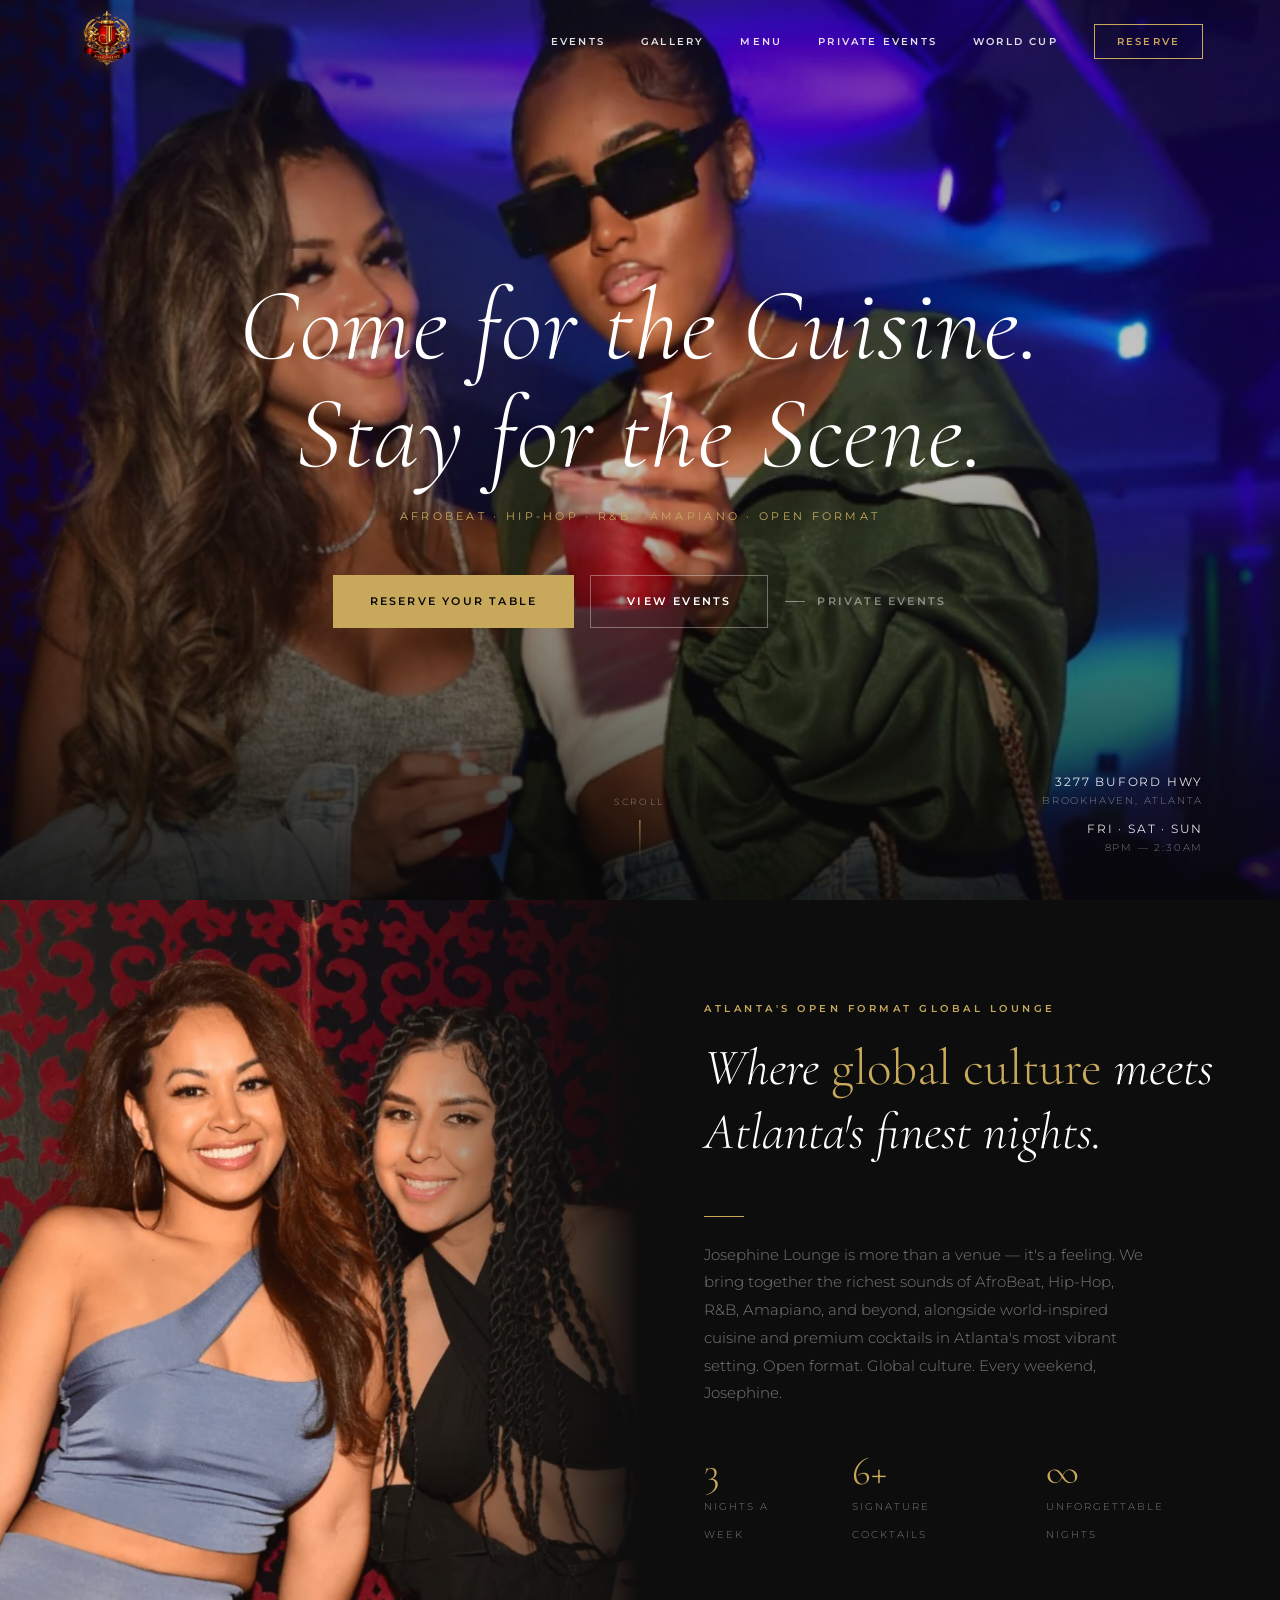
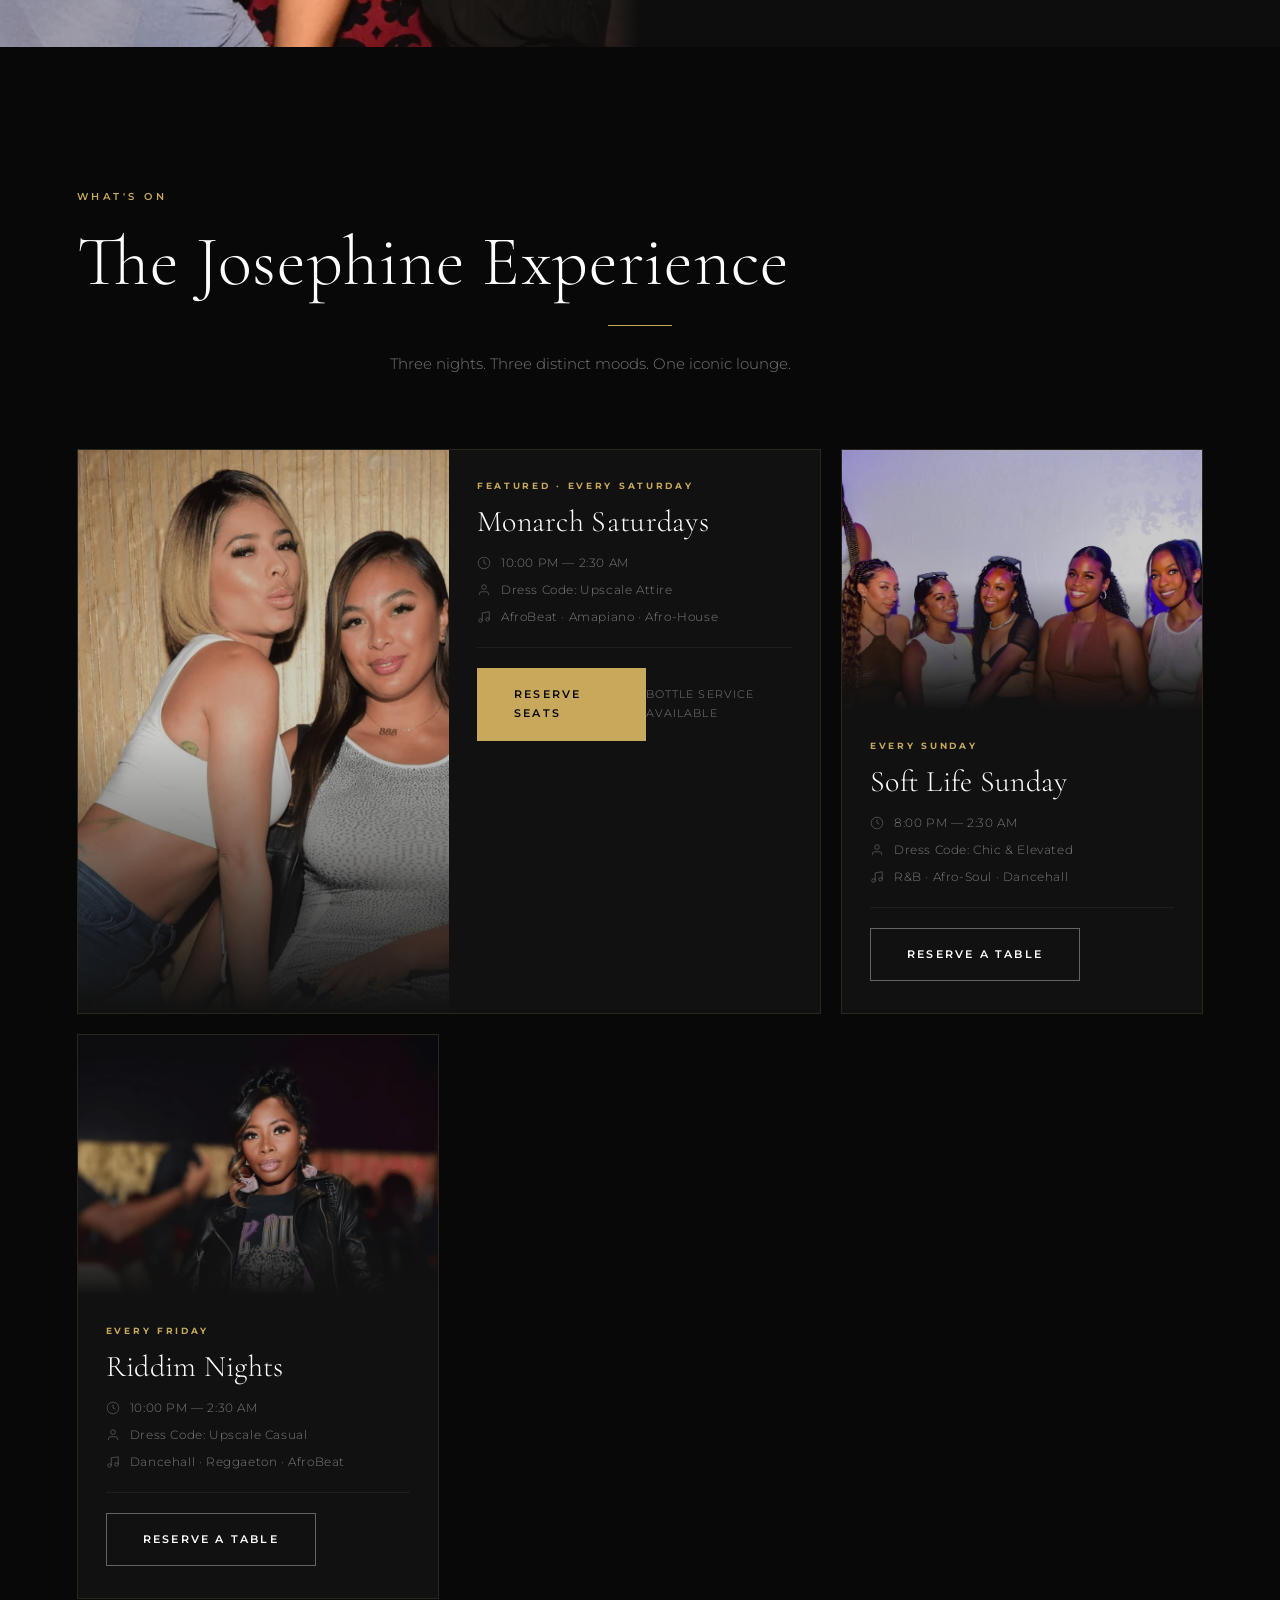
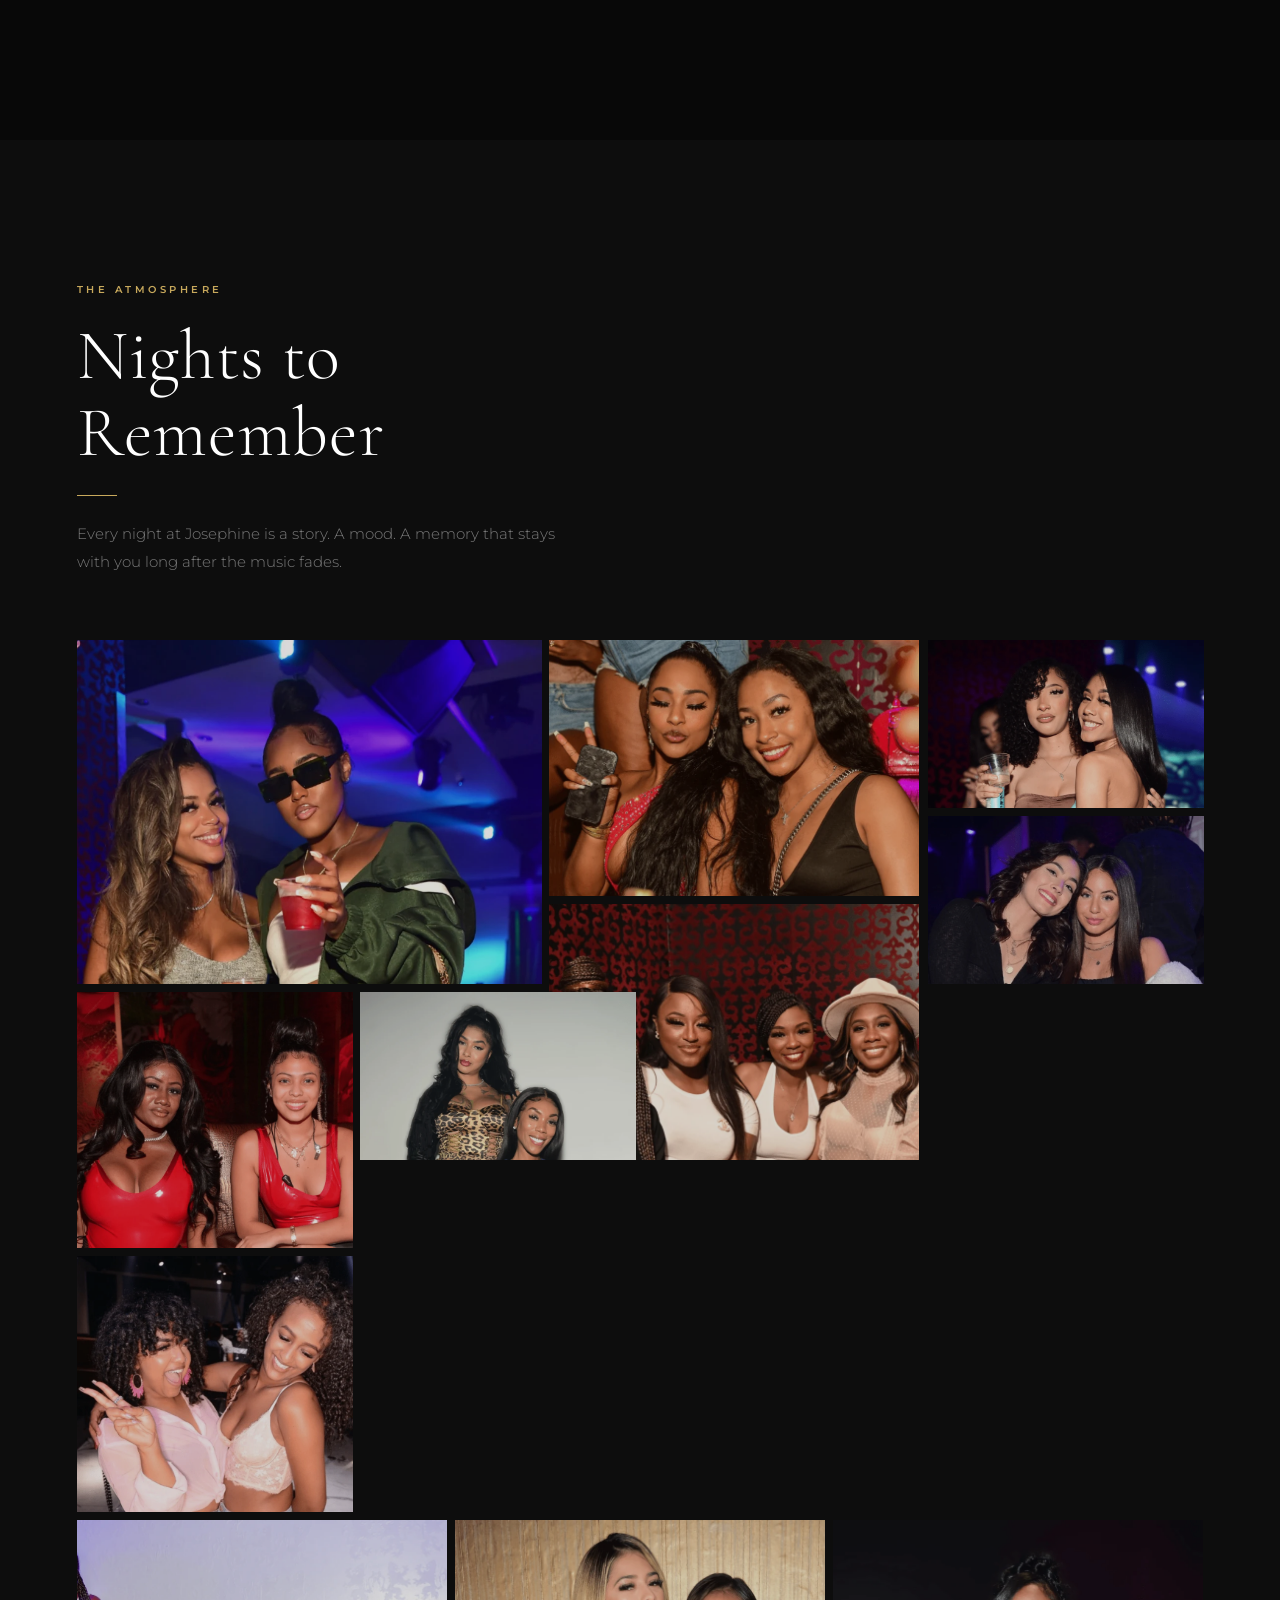
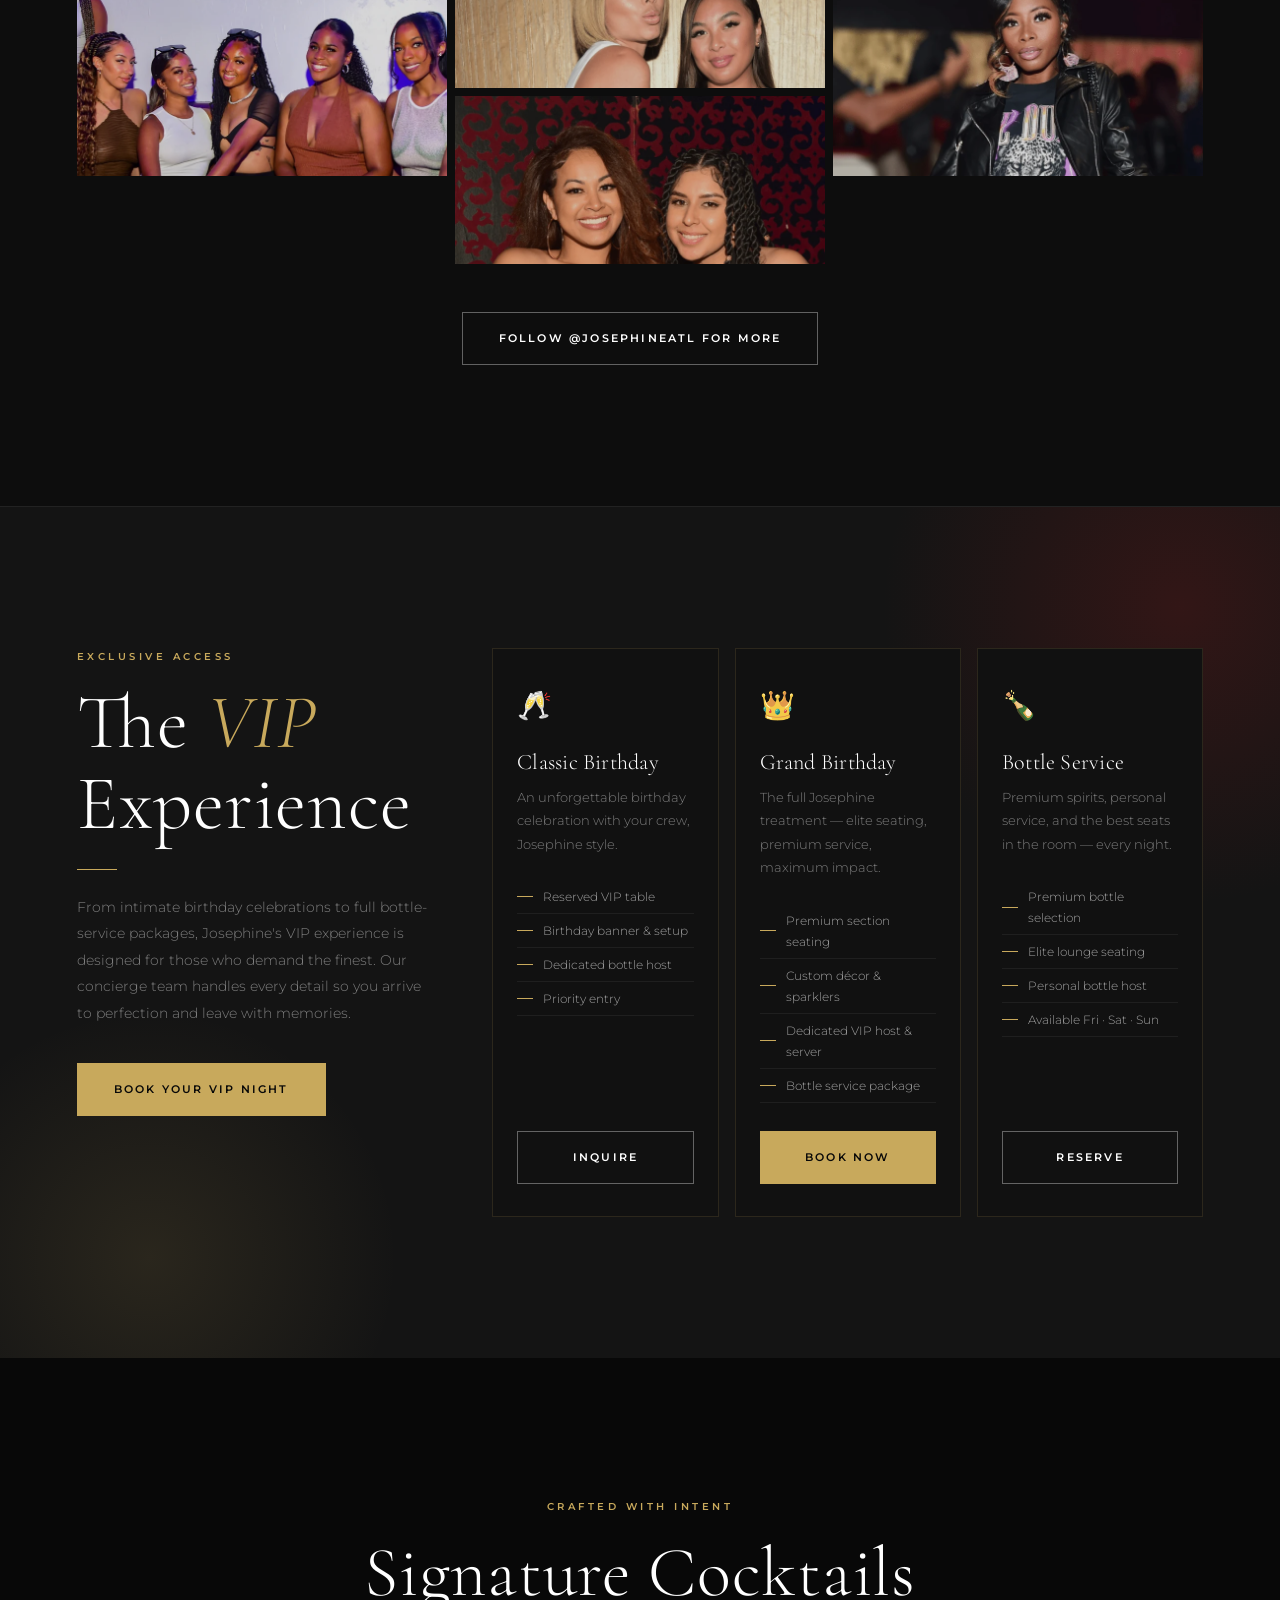
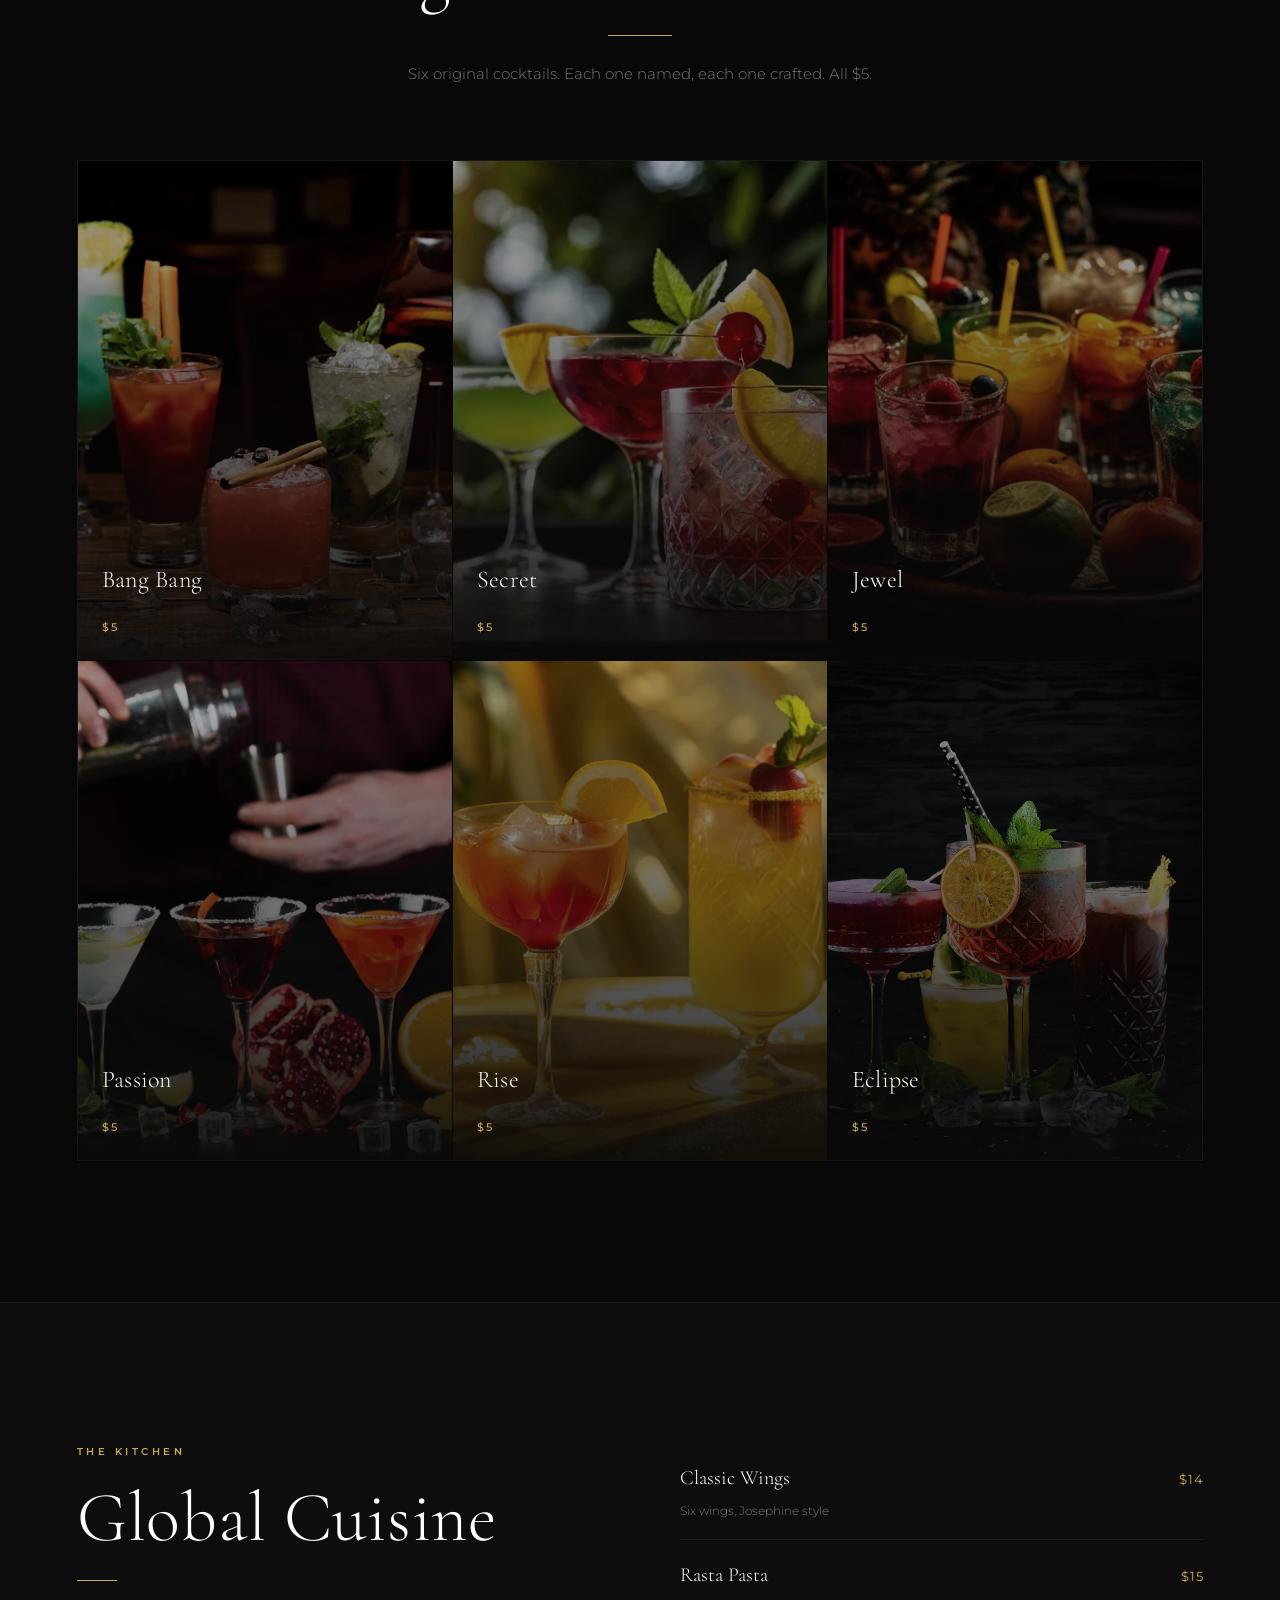
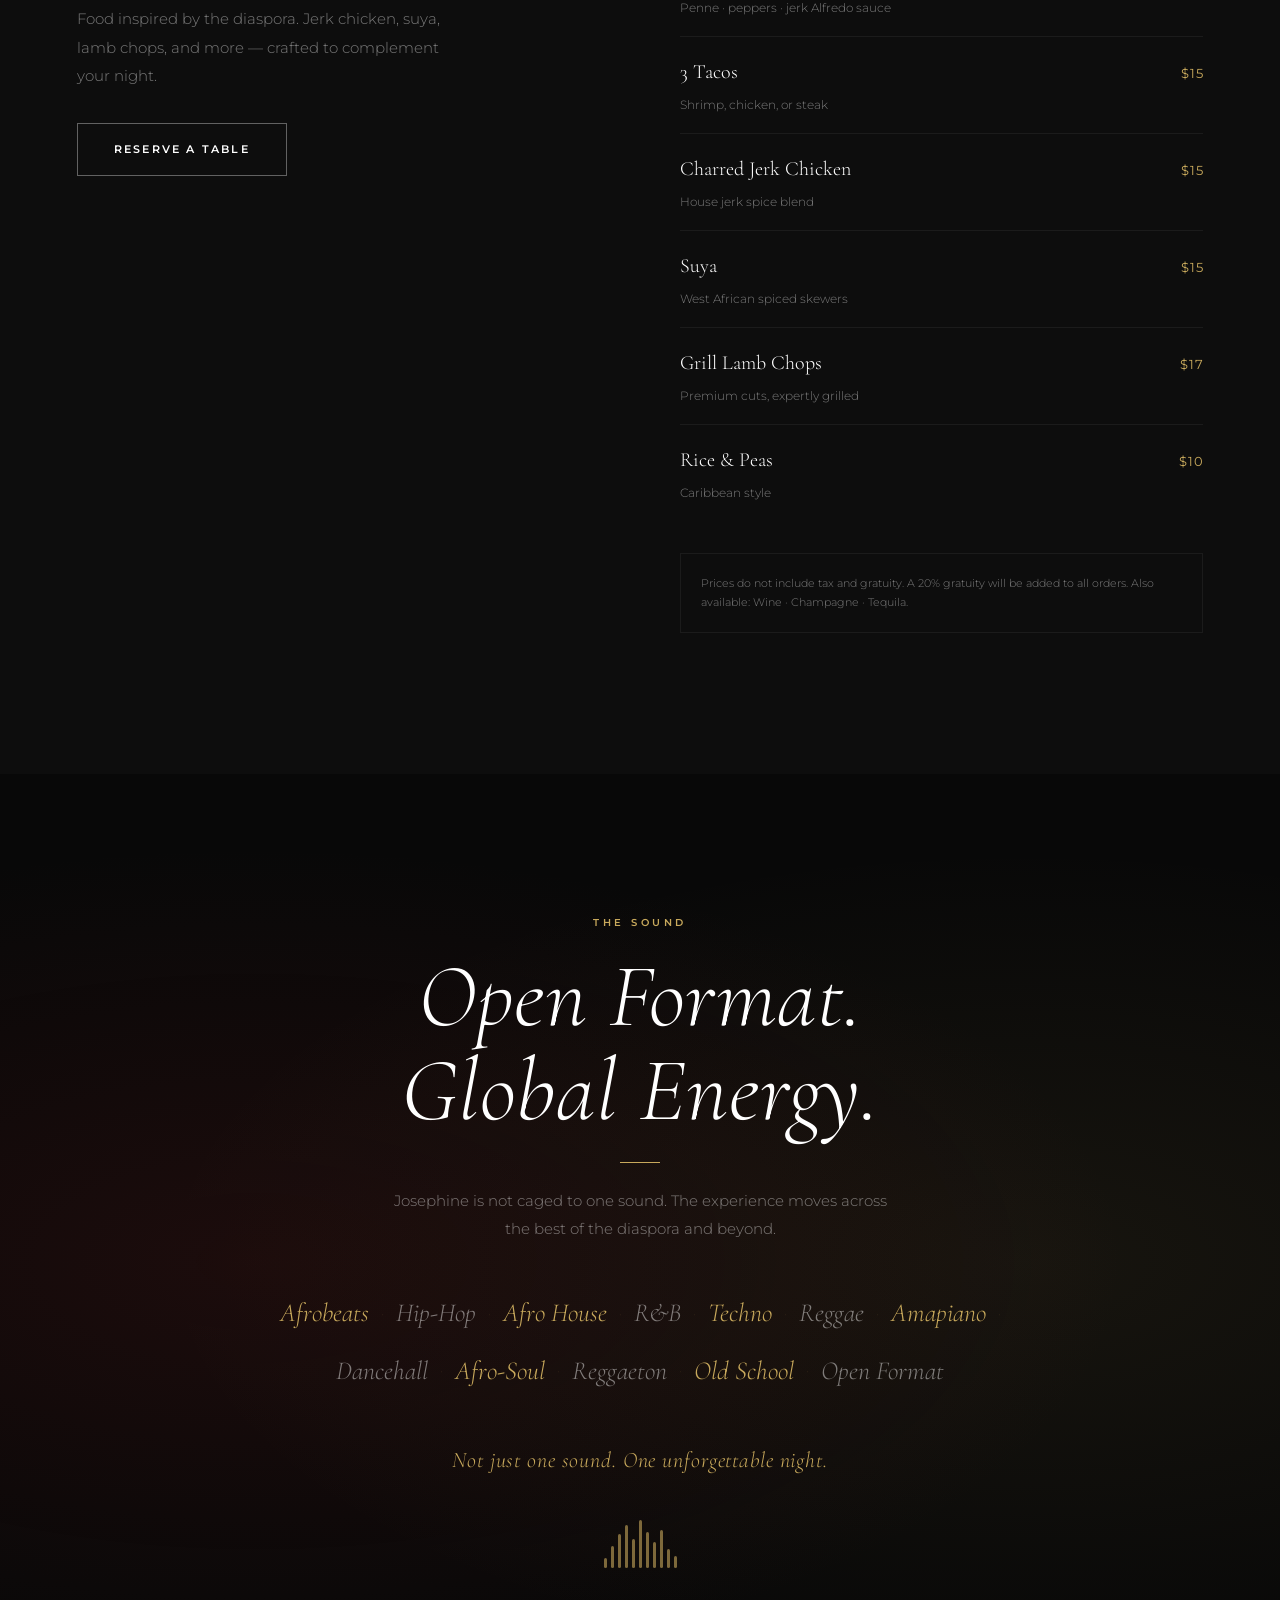
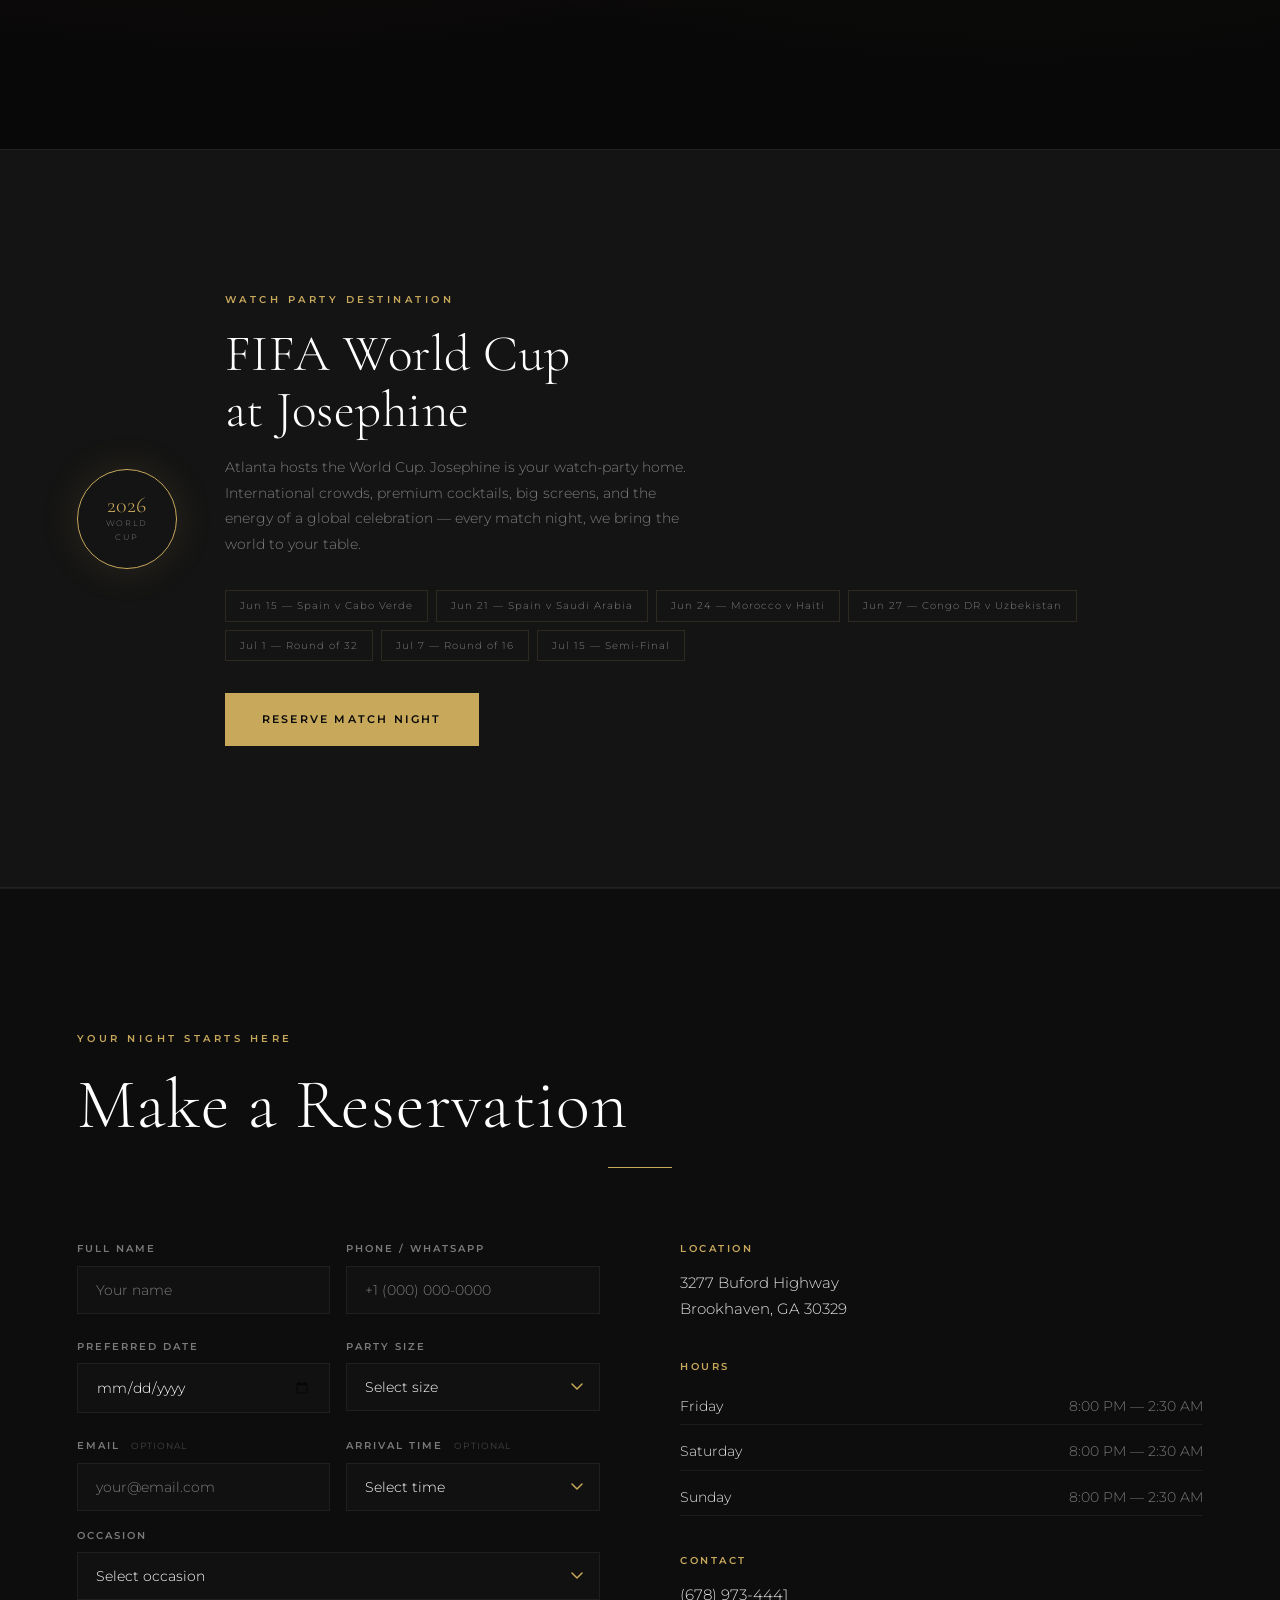
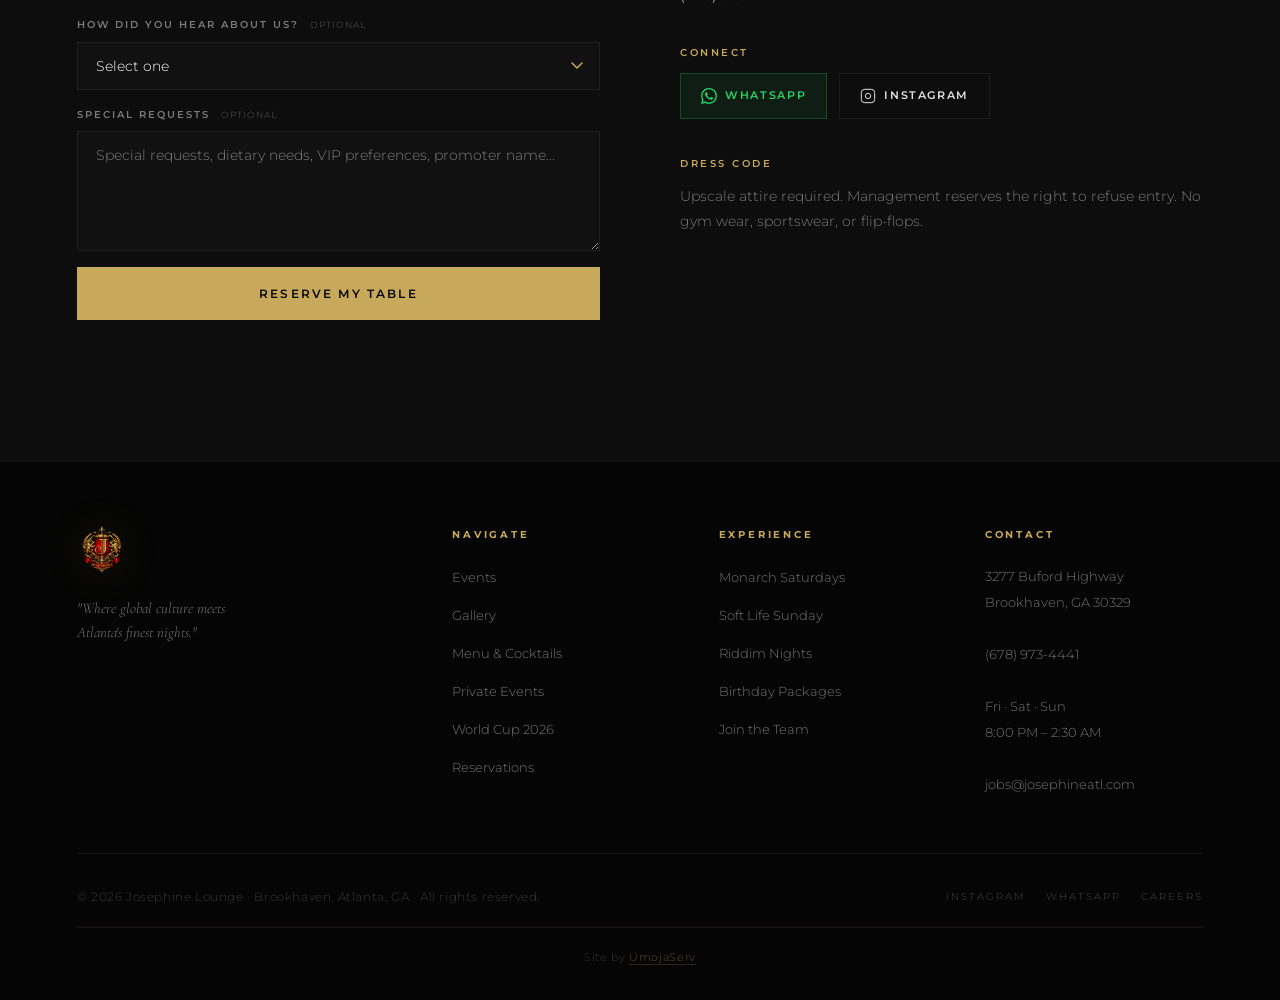
==== commit 20ac94e7: "Add files via upload" ====
--- a/index.html
+++ b/index.html
@@ -9,9 +9,10 @@
   <meta name="keywords" content="Josephine Lounge Atlanta, Afrobeat lounge Atlanta, Afrobeat club Atlanta, VIP lounge Atlanta, VIP table Atlanta, birthday reservations Atlanta, Brookhaven nightlife, bottle service Atlanta, Atlanta nightlife">
 
   <!-- Canonical -->
-  <link rel="canonical" href="https://josephineatl.com/">
-  <link rel="icon" type="image/png" href="assets/logo/newlogo.png">
-  <link rel="apple-touch-icon" href="assets/logo/newlogo.png">
+  <link rel="canonical" href="https://seashell-owl-921091.hostingersite.com/">
+  <link rel="icon" type="image/webp" href="assets/logo/logo.webp">
+  <link rel="icon" type="image/png" href="assets/logo/logo.png">
+  <link rel="apple-touch-icon" href="assets/logo/logo.png">
 
   <!-- Open Graph -->
   <meta property="og:type"        content="website">
@@ -31,7 +32,13 @@
   <meta name="twitter:description" content="AfroBeat. Cocktails. Culture. VIP. Every weekend in Brookhaven, Atlanta.">
   <meta name="twitter:image"       content="https://josephineatl.com/assets/images/hero-lounge.webp">
 
-  <title>Josephine Lounge — Atlanta's Global Nightlife Lounge | AfroBeat · VIP · Brookhaven</title>
+  <title>Josephine Lounge — Atlanta's Premier Global Nightlife Lounge | AfroBeat · VIP · Brookhaven</title>
+
+  <!-- ═══════════════════════════════════════════════════════
+       MARKETING TRACKING — add real GTM container ID before launch
+       Replace this comment block with the GTM snippet once the
+       container ID is confirmed.
+       ═══════════════════════════════════════════════════════ -->
 
   <!-- Critical CSS: above-the-fold nav and hero only -->
   <style>
@@ -112,7 +119,7 @@
     .reveal,.reveal-left,.reveal-right,.reveal-scale{opacity:0}
 
     /* MOBILE NAV CRITICAL */
-    @media(max-width:900px){
+    @media(max-width:768px){
       :root{--nav-h:64px}
       .nav-links{display:none}
       .nav-toggle{display:flex}
@@ -131,9 +138,9 @@
   <noscript><link rel="stylesheet" href="https://fonts.googleapis.com/css2?family=Cormorant+Garamond:ital,wght@0,300;1,300&family=Montserrat:wght@300;500;600&display=swap"></noscript>
 
   <!-- Full CSS: loaded without blocking first paint -->
-  <link rel="preload" as="style" href="assets/css/style.css?v=20260601-music">
-  <link rel="stylesheet" href="assets/css/style.css?v=20260601-music" media="print" onload="this.media='all'">
-  <noscript><link rel="stylesheet" href="assets/css/style.css?v=20260601-music"></noscript>
+  <link rel="preload" as="style" href="assets/css/style.css?v=20260601-2">
+  <link rel="stylesheet" href="assets/css/style.css?v=20260601-2" media="print" onload="this.media='all'">
+  <noscript><link rel="stylesheet" href="assets/css/style.css?v=20260601-2"></noscript>
 
   <!-- Critical image preloads -->
   <link rel="preload" as="image" href="assets/images/hero-lounge.webp" fetchpriority="high">
@@ -145,7 +152,7 @@
     "@type": "NightClub",
     "name": "Josephine Lounge",
     "url": "https://josephineatl.com/",
-    "logo": "https://josephineatl.com/assets/logo/newlogo.png",
+    "logo": "https://josephineatl.com/assets/logo/logo.webp",
     "image": "https://josephineatl.com/assets/images/hero-lounge.webp",
     "description": "Atlanta's global nightlife lounge featuring AfroBeat, premium cocktails, VIP bottle service, and unforgettable celebrations in Brookhaven, GA.",
     "telephone": "+16789734441",
@@ -173,8 +180,10 @@
     "sameAs": ["https://www.instagram.com/josephineatl"]
   }
   </script>
+  <link rel="stylesheet" href="assets/css/mobile-nav.css?v=20260601-2">
 </head>
 <body>
+
 
   <!-- ============================================================
        NAVIGATION
@@ -182,13 +191,17 @@
   <nav id="nav" role="navigation" aria-label="Main navigation">
     <div class="nav-inner">
       <a href="#hero" class="nav-logo" aria-label="Josephine Lounge — Home">
-        <img src="assets/logo/newlogo.png" alt="Josephine Lounge" width="535" height="603" decoding="async">
+        <picture>
+          <source srcset="assets/logo/logo.webp" type="image/webp">
+          <img src="assets/logo/logo.png" alt="Josephine Lounge" width="60" height="60" decoding="async">
+        </picture>
       </a>
       <ul class="nav-links" role="list">
-        <li><a href="events.html">Events</a></li>
-        <li><a href="#gallery">Gallery</a></li>
-        <li><a href="#vip">VIP</a></li>
-        <li><a href="#cocktails">Menu</a></li>
+        <li><a href="pages/events.html">Events</a></li>
+        <li><a href="pages/gallery.html">Gallery</a></li>
+        <li><a href="pages/menu.html">Menu</a></li>
+        <li><a href="pages/private-events.html">Private Events</a></li>
+        <li><a href="pages/worldcup.html">World Cup</a></li>
         <li><a href="#reservations" class="nav-cta">Reserve</a></li>
       </ul>
       <button class="nav-toggle" id="navToggle" aria-label="Open menu" aria-expanded="false" aria-controls="mobileMenu">
@@ -202,14 +215,17 @@
   <!-- Mobile Menu -->
   <div class="mobile-menu" id="mobileMenu" aria-hidden="true" role="dialog" aria-modal="true" aria-label="Navigation menu">
     <ul role="list">
-      <li><a href="events.html" class="mobile-link">Events</a></li>
-      <li><a href="#gallery" class="mobile-link">Gallery</a></li>
-      <li><a href="#vip" class="mobile-link">VIP</a></li>
-      <li><a href="#cocktails" class="mobile-link">Menu</a></li>
+      <li><a href="pages/events.html" class="mobile-link">Events</a></li>
+      <li><a href="pages/gallery.html" class="mobile-link">Gallery</a></li>
+      <li><a href="pages/menu.html" class="mobile-link">Menu</a></li>
+      <li><a href="pages/private-events.html" class="mobile-link">Private Events</a></li>
+      <li><a href="pages/worldcup.html" class="mobile-link">World Cup 2026</a></li>
+      <li><a href="careers.html" class="mobile-link">Join the Team</a></li>
       <li><a href="#reservations" class="mobile-link">Reserve</a></li>
     </ul>
     <div class="mobile-menu-cta">
-      <a href="tel:+16789734441" class="btn btn-outline">(678) 973-4441</a>
+      <a href="#reservations" class="btn btn-gold mobile-link" style="min-width:220px;justify-content:center;">Reserve Your Table</a>
+      <a href="tel:+16789734441" class="mobile-phone-link">(678) 973-4441</a>
       <p class="mobile-menu-info">Fri – Sun &nbsp;·&nbsp; 8PM – 2:30AM</p>
     </div>
   </div>
@@ -230,11 +246,11 @@
 
     <div class="hero-content">
       <h1 class="hero-tagline">Come for the Cuisine.<br>Stay for the Scene.</h1>
-      <p class="hero-sub">AfroBeat · Cocktails · Culture · Celebration</p>
+      <p class="hero-sub">AfroBeat · Hip-Hop · R&amp;B · Amapiano · Open Format</p>
       <div class="hero-ctas">
-        <a href="#reservations" class="btn btn-gold">Reserve VIP Table</a>
-        <a href="events.html" class="btn btn-outline">Upcoming Events</a>
-        <a href="#gallery" class="btn btn-ghost">View Gallery</a>
+        <a href="#reservations" class="btn btn-gold" data-track="hero-reserve">Reserve Your Table</a>
+        <a href="pages/events.html" class="btn btn-outline" data-track="hero-events">View Events</a>
+        <a href="pages/private-events.html" class="btn btn-ghost" data-track="hero-private">Private Events</a>
       </div>
     </div>
 
@@ -270,11 +286,11 @@
         <div class="manifesto-image-overlay" aria-hidden="true"></div>
       </div>
       <div class="manifesto-text reveal-right">
-        <span class="eyebrow">Atlanta's Global Room</span>
+        <span class="eyebrow">Atlanta's Open Format Global Lounge</span>
         <p class="manifesto-quote">Where <em>global culture</em> meets<br>Atlanta's finest nights.</p>
         <span class="gold-line left" aria-hidden="true"></span>
         <p class="manifesto-body">
-          Josephine Lounge is more than a venue — it's a feeling. Born from a love of music, food, and the art of the night, we bring together the richest flavors of AfroBeat culture and international cuisine in Atlanta's most vibrant setting. Every weekend is a curated experience designed for those who demand the extraordinary.
+          Josephine Lounge is more than a venue — it's a feeling. We bring together the richest sounds of AfroBeat, Hip-Hop, R&amp;B, Amapiano, and beyond, alongside world-inspired cuisine and premium cocktails in Atlanta's most vibrant setting. Open format. Global culture. Every weekend, Josephine.
         </p>
         <div class="manifesto-stats" data-stagger>
           <div class="reveal">
@@ -329,8 +345,8 @@
             </div>
             <div class="event-divider" aria-hidden="true"></div>
             <div class="event-cta">
-              <a href="#reservations" class="btn btn-gold">Reserve VIP</a>
-              <span class="vip-bottle-note">VIP BOTTLE SERVICE AVAILABLE</span>
+              <a href="#reservations" class="btn btn-gold" data-track="event-reserve">Reserve Seats</a>
+              <span class="vip-bottle-note">BOTTLE SERVICE AVAILABLE</span>
             </div>
           </div>
         </article>
@@ -438,7 +454,7 @@
           <h2 class="vip-headline">The <em>VIP</em><br>Experience</h2>
           <span class="gold-line left" aria-hidden="true"></span>
           <p class="vip-body">From intimate birthday celebrations to full bottle-service packages, Josephine's VIP experience is designed for those who demand the finest. Our concierge team handles every detail so you arrive to perfection and leave with memories.</p>
-          <a href="#reservations" class="btn btn-gold">Book Your VIP Night</a>
+          <a href="#reservations" class="btn btn-gold" data-track="vip-plan">Book Your VIP Night</a>
         </div>
 
         <div class="vip-packages" data-stagger>
@@ -452,7 +468,7 @@
               <li>Dedicated bottle host</li>
               <li>Priority entry</li>
             </ul>
-            <a href="#reservations" class="btn btn-outline">Inquire</a>
+            <a href="pages/private-events.html" class="btn btn-outline" data-track="vip-classic">Inquire</a>
           </div>
           <div class="vip-card reveal" style="--i:1">
             <div class="vip-card-icon" aria-hidden="true">👑</div>
@@ -464,7 +480,7 @@
               <li>Dedicated VIP host &amp; server</li>
               <li>Bottle service package</li>
             </ul>
-            <a href="#reservations" class="btn btn-gold">Book Now</a>
+            <a href="pages/private-events.html" class="btn btn-gold" data-track="vip-grand">Book Now</a>
           </div>
           <div class="vip-card reveal" style="--i:2">
             <div class="vip-card-icon" aria-hidden="true">🍾</div>
@@ -582,8 +598,7 @@
         <h2 class="music-headline">Open Format.<br>Global Energy.</h2>
         <span class="gold-line" aria-hidden="true"></span>
         <p class="section-desc">Josephine is not caged to one sound. The experience moves across the best of the diaspora and beyond.</p>
-        <p class="music-tagline">Not just one sound. One unforgettable night.</p>
-        <div class="music-genres" aria-label="Music genres played at Josephine Lounge">
+        <div class="music-genres" aria-label="Music genres at Josephine Lounge">
           <span class="genre-tag highlight">Afrobeats</span><span class="genre-separator" aria-hidden="true">·</span>
           <span class="genre-tag">Hip-Hop</span><span class="genre-separator" aria-hidden="true">·</span>
           <span class="genre-tag highlight">Afro House</span><span class="genre-separator" aria-hidden="true">·</span>
@@ -597,6 +612,7 @@
           <span class="genre-tag highlight">Old School</span><span class="genre-separator" aria-hidden="true">·</span>
           <span class="genre-tag">Open Format</span>
         </div>
+        <p class="music-tagline">Not just one sound. One unforgettable night.</p>
         <div class="music-wave" aria-hidden="true">
           <div class="wave-bar"></div><div class="wave-bar"></div><div class="wave-bar"></div>
           <div class="wave-bar"></div><div class="wave-bar"></div><div class="wave-bar"></div>
@@ -779,27 +795,31 @@
     <div class="container">
       <div class="footer-inner">
         <div class="footer-brand">
-          <img src="assets/logo/newlogo.png" alt="Josephine Lounge" width="535" height="603" loading="lazy" decoding="async">
+          <picture>
+            <source srcset="assets/logo/logo.webp" type="image/webp">
+            <img src="assets/logo/logo.png" alt="Josephine Lounge" width="50" height="50" loading="lazy" decoding="async">
+          </picture>
           <p class="footer-tagline">"Where global culture meets<br>Atlanta's finest nights."</p>
         </div>
         <div>
           <p class="footer-col-title">Navigate</p>
           <ul class="footer-links" role="list">
-            <li><a href="events.html">Events</a></li>
-            <li><a href="#gallery">Gallery</a></li>
-            <li><a href="#vip">VIP Experience</a></li>
-            <li><a href="#cocktails">Menu</a></li>
+            <li><a href="pages/events.html">Events</a></li>
+            <li><a href="pages/gallery.html">Gallery</a></li>
+            <li><a href="pages/menu.html">Menu &amp; Cocktails</a></li>
+            <li><a href="pages/private-events.html">Private Events</a></li>
+            <li><a href="pages/worldcup.html">World Cup 2026</a></li>
             <li><a href="#reservations">Reservations</a></li>
           </ul>
         </div>
         <div>
           <p class="footer-col-title">Experience</p>
           <ul class="footer-links" role="list">
-            <li><a href="events.html">Monarch Saturdays</a></li>
-            <li><a href="events.html">Soft Life Sunday</a></li>
-            <li><a href="events.html">Riddim Nights</a></li>
-            <li><a href="#vip">Birthday Packages</a></li>
-            <li><a href="#worldcup">World Cup 2026</a></li>
+            <li><a href="pages/events.html">Monarch Saturdays</a></li>
+            <li><a href="pages/events.html">Soft Life Sunday</a></li>
+            <li><a href="pages/events.html">Riddim Nights</a></li>
+            <li><a href="pages/private-events.html">Birthday Packages</a></li>
+            <li><a href="careers.html">Join the Team</a></li>
           </ul>
         </div>
         <div>
@@ -819,9 +839,9 @@
         <div class="footer-social">
           <a href="https://www.instagram.com/josephineatl" target="_blank" rel="noopener noreferrer">Instagram</a>
           <a href="https://wa.me/16789734441" target="_blank" rel="noopener noreferrer">WhatsApp</a>
-          <a href="mailto:jobs@josephineatl.com">Careers</a>
+          <a href="careers.html">Careers</a>
           <!-- Staff access — not linked from navigation -->
-          <a href="admin/login.html" id="adminAccess" aria-label="Staff" style="opacity:0;font-size:0;pointer-events:none;position:absolute">·</a>
+          <a href="pages/admin/login.html" id="adminAccess" aria-label="Staff" style="opacity:0;font-size:0;pointer-events:none;position:absolute">·</a>
         </div>
       </div>
       <div class="footer-credit">
@@ -835,11 +855,11 @@
 
   <!-- Mobile sticky reserve bar — phones only, auto-hides near reservation form -->
   <div class="mobile-sticky-cta" id="mobileStickyBar" aria-label="Quick reservation access">
-    <a href="#reservations" class="btn btn-gold">Reserve VIP</a>
-    <a href="tel:+16789734441" class="btn btn-outline">Call Now</a>
+    <a href="#reservations" class="btn btn-gold" data-track="sticky-reserve">Reserve Your Table</a>
+    <a href="tel:+16789734441" class="btn btn-outline" data-track="sticky-call">Call Now</a>
   </div>
 
   <!-- JS deferred — non-blocking -->
-  <script src="assets/js/main.js?v=20260527-2" defer></script>
+  <script src="assets/js/main.js?v=20260601-2" defer></script>
 </body>
 </html>
--- a/assets/css/style.css
+++ b/assets/css/style.css
@@ -280,43 +280,127 @@
 .mobile-menu {
   position: fixed;
   inset: 0;
-  background: rgba(8, 8, 8, 0.97);
+  background:
+    linear-gradient(145deg, rgba(8, 8, 8, 0.96) 0%, rgba(13, 10, 5, 0.98) 54%, rgba(8, 8, 8, 0.99) 100%),
+    url('../images/hero-lounge.webp') center/cover no-repeat;
   backdrop-filter: blur(20px);
   -webkit-backdrop-filter: blur(20px);
   z-index: 999;
   display: flex;
   flex-direction: column;
   align-items: center;
-  justify-content: center;
+  justify-content: flex-start;
+  padding: calc(var(--nav-h) + 28px) var(--section-x) max(28px, env(safe-area-inset-bottom));
   opacity: 0;
   visibility: hidden;
-  transition: all 0.45s var(--ease);
+  pointer-events: none;
+  overflow-y: auto;
+  overscroll-behavior: contain;
+  transition: opacity 0.45s var(--ease), visibility 0.45s var(--ease);
+}
+.mobile-menu::before,
+.mobile-menu::after {
+  content: '';
+  position: absolute;
+  left: max(24px, var(--section-x));
+  right: max(24px, var(--section-x));
+  height: 1px;
+  background: linear-gradient(to right, transparent, rgba(200,169,92,0.5), transparent);
+  pointer-events: none;
+}
+.mobile-menu::before { top: calc(var(--nav-h) + 10px); }
+.mobile-menu::after { bottom: max(24px, env(safe-area-inset-bottom)); }
+.mobile-menu > * {
+  position: relative;
+  z-index: 1;
 }
 .mobile-menu.open {
   opacity: 1;
   visibility: visible;
+  pointer-events: auto;
 }
 .mobile-menu ul {
   display: flex;
   flex-direction: column;
-  align-items: center;
-  gap: 32px;
+  align-items: stretch;
+  gap: clamp(10px, 1.8vh, 18px);
+  width: min(100%, 390px);
+  counter-reset: josephine-menu;
 }
 .mobile-menu a {
   font-family: var(--font-serif);
-  font-size: clamp(32px, 8vw, 52px);
+  font-size: clamp(26px, 7vw, 46px);
   font-weight: 300;
   color: var(--off-white);
   letter-spacing: 0.04em;
-  transition: color 0.3s;
-}
-.mobile-menu a:hover { color: var(--gold); }
+  transition: color 0.3s, transform 0.35s var(--ease), opacity 0.35s var(--ease);
+  min-height: 48px;
+  display: flex;
+  align-items: center;
+  justify-content: space-between;
+  gap: 18px;
+  opacity: 0;
+  transform: translateY(12px);
+}
+.mobile-menu.open a {
+  opacity: 1;
+  transform: translateY(0);
+}
+.mobile-menu ul li { counter-increment: josephine-menu; }
+.mobile-menu ul a::after {
+  content: counter(josephine-menu, decimal-leading-zero);
+  font-family: var(--font-sans);
+  font-size: 10px;
+  font-weight: 600;
+  letter-spacing: 0.18em;
+  color: rgba(200,169,92,0.62);
+}
+.mobile-menu li:nth-child(1) a { transition-delay: 0.03s; }
+.mobile-menu li:nth-child(2) a { transition-delay: 0.06s; }
+.mobile-menu li:nth-child(3) a { transition-delay: 0.09s; }
+.mobile-menu li:nth-child(4) a { transition-delay: 0.12s; }
+.mobile-menu li:nth-child(5) a { transition-delay: 0.15s; }
+.mobile-menu li:nth-child(6) a { transition-delay: 0.18s; }
+.mobile-menu li:nth-child(7) a { transition-delay: 0.21s; }
+.mobile-menu a:hover,
+.mobile-menu a:focus-visible {
+  color: var(--gold);
+  transform: translateX(4px);
+}
 .mobile-menu-cta {
-  margin-top: 48px;
+  margin-top: clamp(28px, 5vh, 48px);
   display: flex;
   flex-direction: column;
   align-items: center;
-  gap: 16px;
+  gap: 14px;
+  width: min(100%, 390px);
+}
+.mobile-menu-cta .btn {
+  width: 100%;
+  justify-content: center;
+  padding: 12px 24px;
+  font-size: 10px;
+}
+.mobile-phone-link {
+  font-family: var(--font-sans);
+  font-size: 14px;
+  font-weight: 400;
+  letter-spacing: 0.12em;
+  color: var(--muted);
+  transition: color 0.3s;
+  display: inline-flex;
+  align-items: center;
+  gap: 8px;
+  padding: 4px 0;
+}
+.mobile-phone-link::before {
+  content: '✆';
+  font-size: 12px;
+  color: var(--gold);
+  opacity: 0.7;
+}
+.mobile-phone-link:hover {
+  color: var(--gold);
 }
 .mobile-menu-info {
   font-size: 11px;
@@ -998,14 +1082,6 @@
   gap: 12px;
   margin: 48px 0;
 }
-.music-tagline {
-  margin-top: 18px;
-  font-family: var(--font-serif);
-  font-size: clamp(18px, 3vw, 28px);
-  font-style: italic;
-  color: var(--gold);
-  line-height: 1.35;
-}
 .genre-tag {
   font-family: var(--font-serif);
   font-size: clamp(16px, 3vw, 26px);
@@ -1071,9 +1147,6 @@
   justify-content: space-between;
   gap: 48px;
 }
-.wc-text {
-  min-width: 0;
-}
 .wc-badge {
   flex-shrink: 0;
   width: 100px;
@@ -1391,27 +1464,17 @@
   .cocktails-grid { grid-template-columns: repeat(2, 1fr); }
   .res-grid { grid-template-columns: 1fr; gap: 48px; }
   .wc-inner { flex-direction: column; gap: 32px; }
-  .wc-text { width: 100%; }
-}
-
-/* Tablet portrait and phones use the touch navigation. */
-@media (max-width: 900px) {
+}
+
+/* ============================================================
+   RESPONSIVE — MOBILE
+   ============================================================ */
+@media (max-width: 768px) {
+  :root { --nav-h: 64px; }
+
+  /* Nav */
   .nav-links { display: none; }
   .nav-toggle { display: flex; }
-}
-
-/* ============================================================
-   RESPONSIVE — MOBILE
-   ============================================================ */
-@media (max-width: 768px) {
-  :root { --nav-h: 64px; }
-  html,
-  body {
-    max-width: 100%;
-    overflow-x: hidden;
-  }
-
-  /* Nav */
   .nav-logo img { height: 48px; }
 
   /* Hero */
@@ -1465,7 +1528,6 @@
     overflow-x: auto;
     -webkit-overflow-scrolling: touch;
     scrollbar-width: none;
-    max-width: 100%;
     padding-bottom: 4px;
     mask-image: linear-gradient(to right, black 80%, transparent 100%);
     -webkit-mask-image: linear-gradient(to right, black 80%, transparent 100%);
@@ -1495,8 +1557,8 @@
     backdrop-filter: none;
     -webkit-backdrop-filter: none;
     background:
-      radial-gradient(ellipse 90% 55% at 50% 4%, rgba(200,169,92,0.08), transparent 60%),
-      linear-gradient(180deg, rgba(8,8,8,0.98), rgba(8,8,8,0.995));
+      linear-gradient(145deg, rgba(8, 8, 8, 0.97) 0%, rgba(15, 11, 5, 0.99) 54%, rgba(8, 8, 8, 0.99) 100%),
+      url('../images/hero-lounge.webp') center/cover no-repeat;
   }
   /* Simplify hero Ken Burns on mobile — reduces GPU load */
   .hero-slide.active {
@@ -1537,8 +1599,6 @@
   min-height: 44px;
   align-items: center;
   justify-content: center;
-  border-radius: 50%;
-  -webkit-tap-highlight-color: transparent;
 }
 
 /* Optional field label modifier */
@@ -1766,69 +1826,6 @@
   touch-action: manipulation;
 }
 
-/* Premium mobile/tablet menu treatment. Desktop navigation is untouched. */
-@media (max-width: 900px) {
-  .mobile-menu {
-    padding: calc(var(--nav-h) + 28px) var(--section-x) calc(28px + env(safe-area-inset-bottom));
-    justify-content: flex-start;
-    overflow-y: auto;
-    background:
-      radial-gradient(ellipse 90% 55% at 50% 4%, rgba(200,169,92,0.08), transparent 60%),
-      linear-gradient(180deg, rgba(8,8,8,0.98), rgba(8,8,8,0.995));
-    transform: translateY(-12px) scale(0.985);
-    transition:
-      opacity 0.42s var(--ease),
-      visibility 0.42s var(--ease),
-      transform 0.42s var(--ease);
-  }
-  .mobile-menu::before,
-  .mobile-menu::after {
-    content: '';
-    width: min(180px, 46vw);
-    height: 1px;
-    background: linear-gradient(to right, transparent, rgba(200,169,92,0.42), transparent);
-    flex: 0 0 auto;
-  }
-  .mobile-menu::before { margin: 2px 0 28px; }
-  .mobile-menu::after { margin: 30px 0 0; }
-  .mobile-menu.open {
-    transform: translateY(0) scale(1);
-  }
-  .mobile-menu ul {
-    width: min(100%, 420px);
-    gap: clamp(18px, 4.5vh, 34px);
-  }
-  .mobile-menu li {
-    opacity: 0;
-    transform: translateY(10px);
-    transition: opacity 0.36s var(--ease-out), transform 0.36s var(--ease-out);
-  }
-  .mobile-menu.open li {
-    opacity: 1;
-    transform: translateY(0);
-  }
-  .mobile-menu.open li:nth-child(1) { transition-delay: 0.06s; }
-  .mobile-menu.open li:nth-child(2) { transition-delay: 0.1s; }
-  .mobile-menu.open li:nth-child(3) { transition-delay: 0.14s; }
-  .mobile-menu.open li:nth-child(4) { transition-delay: 0.18s; }
-  .mobile-menu.open li:nth-child(5) { transition-delay: 0.22s; }
-  .mobile-menu a {
-    justify-content: center;
-    width: 100%;
-    min-height: 52px;
-    line-height: 1.05;
-    text-align: center;
-  }
-  .mobile-menu-cta {
-    width: min(100%, 420px);
-    margin-top: clamp(30px, 6vh, 48px);
-  }
-  .mobile-menu-cta .btn {
-    width: 100%;
-    min-height: 52px;
-  }
-}
-
 /* ============================================================
    PRODUCTION POLISH — Final Pass
    ============================================================ */
@@ -1896,10 +1893,6 @@
 
   /* Hero: tighter gap between stacked CTA buttons */
   .hero-ctas { gap: 10px; }
-  .hero-tagline,
-  .hero-sub {
-    text-shadow: 0 2px 18px rgba(0,0,0,0.75);
-  }
 
   /* Reservation grid: less vertical gap when stacked */
   .res-grid { gap: 36px; }
@@ -1913,8 +1906,6 @@
   /* World Cup: ensure text doesn't overflow on small screens */
   .wc-text h2 { font-size: clamp(24px, 7vw, 40px); }
   .wc-text p  { font-size: 13px; }
-  .wc-text { overflow: hidden; }
-  .wc-dates { width: 100%; contain: layout; }
 
   /* Footer: tighten brand block on mobile */
   .footer-brand { text-align: center; }
@@ -1931,9 +1922,6 @@
   .manifesto-quote { font-size: clamp(22px, 6vw, 32px); }
   .vip-headline { font-size: clamp(32px, 9vw, 52px); }
   .section-pad { padding: clamp(56px, 12vw, 100px) 0; }
-  .mobile-menu ul { gap: 16px; }
-  .mobile-menu a { min-height: 48px; }
-  .mobile-menu-cta { margin-top: 24px; }
 }
 
 /* ── Tablet: res-grid stacked has too much gap ───────────────  */
@@ -2043,6 +2031,16 @@
   line-height: 1.05;
 }
 
+.music-tagline {
+  margin-top: 28px;
+  font-family: var(--font-serif);
+  font-size: clamp(16px, 2vw, 22px);
+  font-style: italic;
+  font-weight: 300;
+  color: var(--gold);
+  letter-spacing: .04em;
+}
+
 /* VIP package card buttons — always full width */
 .vip-card .btn { width: 100%; }
 
@@ -2064,36 +2062,43 @@
    A persistent bottom bar on phones — critical for conversion.
    Hidden on desktop/tablet (>768px).
    ============================================================ */
+/* Sticky mobile CTA bar — hidden by default, revealed via JS .visible class */
 .mobile-sticky-cta {
-  display: none;
   position: fixed;
   bottom: 0;
   left: 0;
   right: 0;
   z-index: 900;
-  padding: 12px var(--section-x) calc(12px + env(safe-area-inset-bottom));
-  background: rgba(8, 8, 8, 0.96);
+  padding: 10px 16px calc(10px + env(safe-area-inset-bottom));
+  background: rgba(8, 8, 8, 0.97);
+  backdrop-filter: blur(12px);
+  -webkit-backdrop-filter: blur(12px);
   border-top: 1px solid var(--border-dark);
+  display: flex;
   gap: 10px;
   align-items: center;
-}
-
+  transform: translateY(100%);
+  transition: transform 0.4s var(--ease);
+  /* Only show on mobile — hide on desktop regardless */
+}
+.mobile-sticky-cta.visible {
+  transform: translateY(0);
+}
+.mobile-sticky-cta .btn {
+  flex: 1;
+  padding: 14px 12px;
+  font-size: 10px;
+  letter-spacing: 0.18em;
+  min-height: 48px;
+}
+/* Only show on mobile */
+@media (min-width: 769px) {
+  .mobile-sticky-cta { display: none; }
+}
+/* Push footer above sticky bar height on mobile */
 @media (max-width: 768px) {
-  .mobile-sticky-cta {
-    display: flex;
-  }
-  .mobile-sticky-cta .btn {
-    flex: 1;
-    padding: 14px 12px;
-    font-size: 10px;
-    letter-spacing: 0.18em;
-  }
-  /* Push page content above sticky bar so it isn't hidden behind it */
-  footer { padding-bottom: calc(64px + env(safe-area-inset-bottom)); }
-}
-
-/* Hide sticky bar when reservation form is in viewport */
-.mobile-sticky-cta.hidden { display: none !important; }
+  footer { padding-bottom: calc(70px + env(safe-area-inset-bottom)); }
+}
 
 .info-text-note {
   font-size: 14px;
--- a/assets/css/style.css
+++ b/assets/css/style.css
@@ -280,43 +280,127 @@
 .mobile-menu {
   position: fixed;
   inset: 0;
-  background: rgba(8, 8, 8, 0.97);
+  background:
+    linear-gradient(145deg, rgba(8, 8, 8, 0.96) 0%, rgba(13, 10, 5, 0.98) 54%, rgba(8, 8, 8, 0.99) 100%),
+    url('../images/hero-lounge.webp') center/cover no-repeat;
   backdrop-filter: blur(20px);
   -webkit-backdrop-filter: blur(20px);
   z-index: 999;
   display: flex;
   flex-direction: column;
   align-items: center;
-  justify-content: center;
+  justify-content: flex-start;
+  padding: calc(var(--nav-h) + 28px) var(--section-x) max(28px, env(safe-area-inset-bottom));
   opacity: 0;
   visibility: hidden;
-  transition: all 0.45s var(--ease);
+  pointer-events: none;
+  overflow-y: auto;
+  overscroll-behavior: contain;
+  transition: opacity 0.45s var(--ease), visibility 0.45s var(--ease);
+}
+.mobile-menu::before,
+.mobile-menu::after {
+  content: '';
+  position: absolute;
+  left: max(24px, var(--section-x));
+  right: max(24px, var(--section-x));
+  height: 1px;
+  background: linear-gradient(to right, transparent, rgba(200,169,92,0.5), transparent);
+  pointer-events: none;
+}
+.mobile-menu::before { top: calc(var(--nav-h) + 10px); }
+.mobile-menu::after { bottom: max(24px, env(safe-area-inset-bottom)); }
+.mobile-menu > * {
+  position: relative;
+  z-index: 1;
 }
 .mobile-menu.open {
   opacity: 1;
   visibility: visible;
+  pointer-events: auto;
 }
 .mobile-menu ul {
   display: flex;
   flex-direction: column;
-  align-items: center;
-  gap: 32px;
+  align-items: stretch;
+  gap: clamp(10px, 1.8vh, 18px);
+  width: min(100%, 390px);
+  counter-reset: josephine-menu;
 }
 .mobile-menu a {
   font-family: var(--font-serif);
-  font-size: clamp(32px, 8vw, 52px);
+  font-size: clamp(26px, 7vw, 46px);
   font-weight: 300;
   color: var(--off-white);
   letter-spacing: 0.04em;
-  transition: color 0.3s;
-}
-.mobile-menu a:hover { color: var(--gold); }
+  transition: color 0.3s, transform 0.35s var(--ease), opacity 0.35s var(--ease);
+  min-height: 48px;
+  display: flex;
+  align-items: center;
+  justify-content: space-between;
+  gap: 18px;
+  opacity: 0;
+  transform: translateY(12px);
+}
+.mobile-menu.open a {
+  opacity: 1;
+  transform: translateY(0);
+}
+.mobile-menu ul li { counter-increment: josephine-menu; }
+.mobile-menu ul a::after {
+  content: counter(josephine-menu, decimal-leading-zero);
+  font-family: var(--font-sans);
+  font-size: 10px;
+  font-weight: 600;
+  letter-spacing: 0.18em;
+  color: rgba(200,169,92,0.62);
+}
+.mobile-menu li:nth-child(1) a { transition-delay: 0.03s; }
+.mobile-menu li:nth-child(2) a { transition-delay: 0.06s; }
+.mobile-menu li:nth-child(3) a { transition-delay: 0.09s; }
+.mobile-menu li:nth-child(4) a { transition-delay: 0.12s; }
+.mobile-menu li:nth-child(5) a { transition-delay: 0.15s; }
+.mobile-menu li:nth-child(6) a { transition-delay: 0.18s; }
+.mobile-menu li:nth-child(7) a { transition-delay: 0.21s; }
+.mobile-menu a:hover,
+.mobile-menu a:focus-visible {
+  color: var(--gold);
+  transform: translateX(4px);
+}
 .mobile-menu-cta {
-  margin-top: 48px;
+  margin-top: clamp(28px, 5vh, 48px);
   display: flex;
   flex-direction: column;
   align-items: center;
-  gap: 16px;
+  gap: 14px;
+  width: min(100%, 390px);
+}
+.mobile-menu-cta .btn {
+  width: 100%;
+  justify-content: center;
+  padding: 12px 24px;
+  font-size: 10px;
+}
+.mobile-phone-link {
+  font-family: var(--font-sans);
+  font-size: 14px;
+  font-weight: 400;
+  letter-spacing: 0.12em;
+  color: var(--muted);
+  transition: color 0.3s;
+  display: inline-flex;
+  align-items: center;
+  gap: 8px;
+  padding: 4px 0;
+}
+.mobile-phone-link::before {
+  content: '✆';
+  font-size: 12px;
+  color: var(--gold);
+  opacity: 0.7;
+}
+.mobile-phone-link:hover {
+  color: var(--gold);
 }
 .mobile-menu-info {
   font-size: 11px;
@@ -998,14 +1082,6 @@
   gap: 12px;
   margin: 48px 0;
 }
-.music-tagline {
-  margin-top: 18px;
-  font-family: var(--font-serif);
-  font-size: clamp(18px, 3vw, 28px);
-  font-style: italic;
-  color: var(--gold);
-  line-height: 1.35;
-}
 .genre-tag {
   font-family: var(--font-serif);
   font-size: clamp(16px, 3vw, 26px);
@@ -1071,9 +1147,6 @@
   justify-content: space-between;
   gap: 48px;
 }
-.wc-text {
-  min-width: 0;
-}
 .wc-badge {
   flex-shrink: 0;
   width: 100px;
@@ -1391,27 +1464,17 @@
   .cocktails-grid { grid-template-columns: repeat(2, 1fr); }
   .res-grid { grid-template-columns: 1fr; gap: 48px; }
   .wc-inner { flex-direction: column; gap: 32px; }
-  .wc-text { width: 100%; }
-}
-
-/* Tablet portrait and phones use the touch navigation. */
-@media (max-width: 900px) {
+}
+
+/* ============================================================
+   RESPONSIVE — MOBILE
+   ============================================================ */
+@media (max-width: 768px) {
+  :root { --nav-h: 64px; }
+
+  /* Nav */
   .nav-links { display: none; }
   .nav-toggle { display: flex; }
-}
-
-/* ============================================================
-   RESPONSIVE — MOBILE
-   ============================================================ */
-@media (max-width: 768px) {
-  :root { --nav-h: 64px; }
-  html,
-  body {
-    max-width: 100%;
-    overflow-x: hidden;
-  }
-
-  /* Nav */
   .nav-logo img { height: 48px; }
 
   /* Hero */
@@ -1465,7 +1528,6 @@
     overflow-x: auto;
     -webkit-overflow-scrolling: touch;
     scrollbar-width: none;
-    max-width: 100%;
     padding-bottom: 4px;
     mask-image: linear-gradient(to right, black 80%, transparent 100%);
     -webkit-mask-image: linear-gradient(to right, black 80%, transparent 100%);
@@ -1495,8 +1557,8 @@
     backdrop-filter: none;
     -webkit-backdrop-filter: none;
     background:
-      radial-gradient(ellipse 90% 55% at 50% 4%, rgba(200,169,92,0.08), transparent 60%),
-      linear-gradient(180deg, rgba(8,8,8,0.98), rgba(8,8,8,0.995));
+      linear-gradient(145deg, rgba(8, 8, 8, 0.97) 0%, rgba(15, 11, 5, 0.99) 54%, rgba(8, 8, 8, 0.99) 100%),
+      url('../images/hero-lounge.webp') center/cover no-repeat;
   }
   /* Simplify hero Ken Burns on mobile — reduces GPU load */
   .hero-slide.active {
@@ -1537,8 +1599,6 @@
   min-height: 44px;
   align-items: center;
   justify-content: center;
-  border-radius: 50%;
-  -webkit-tap-highlight-color: transparent;
 }
 
 /* Optional field label modifier */
@@ -1766,69 +1826,6 @@
   touch-action: manipulation;
 }
 
-/* Premium mobile/tablet menu treatment. Desktop navigation is untouched. */
-@media (max-width: 900px) {
-  .mobile-menu {
-    padding: calc(var(--nav-h) + 28px) var(--section-x) calc(28px + env(safe-area-inset-bottom));
-    justify-content: flex-start;
-    overflow-y: auto;
-    background:
-      radial-gradient(ellipse 90% 55% at 50% 4%, rgba(200,169,92,0.08), transparent 60%),
-      linear-gradient(180deg, rgba(8,8,8,0.98), rgba(8,8,8,0.995));
-    transform: translateY(-12px) scale(0.985);
-    transition:
-      opacity 0.42s var(--ease),
-      visibility 0.42s var(--ease),
-      transform 0.42s var(--ease);
-  }
-  .mobile-menu::before,
-  .mobile-menu::after {
-    content: '';
-    width: min(180px, 46vw);
-    height: 1px;
-    background: linear-gradient(to right, transparent, rgba(200,169,92,0.42), transparent);
-    flex: 0 0 auto;
-  }
-  .mobile-menu::before { margin: 2px 0 28px; }
-  .mobile-menu::after { margin: 30px 0 0; }
-  .mobile-menu.open {
-    transform: translateY(0) scale(1);
-  }
-  .mobile-menu ul {
-    width: min(100%, 420px);
-    gap: clamp(18px, 4.5vh, 34px);
-  }
-  .mobile-menu li {
-    opacity: 0;
-    transform: translateY(10px);
-    transition: opacity 0.36s var(--ease-out), transform 0.36s var(--ease-out);
-  }
-  .mobile-menu.open li {
-    opacity: 1;
-    transform: translateY(0);
-  }
-  .mobile-menu.open li:nth-child(1) { transition-delay: 0.06s; }
-  .mobile-menu.open li:nth-child(2) { transition-delay: 0.1s; }
-  .mobile-menu.open li:nth-child(3) { transition-delay: 0.14s; }
-  .mobile-menu.open li:nth-child(4) { transition-delay: 0.18s; }
-  .mobile-menu.open li:nth-child(5) { transition-delay: 0.22s; }
-  .mobile-menu a {
-    justify-content: center;
-    width: 100%;
-    min-height: 52px;
-    line-height: 1.05;
-    text-align: center;
-  }
-  .mobile-menu-cta {
-    width: min(100%, 420px);
-    margin-top: clamp(30px, 6vh, 48px);
-  }
-  .mobile-menu-cta .btn {
-    width: 100%;
-    min-height: 52px;
-  }
-}
-
 /* ============================================================
    PRODUCTION POLISH — Final Pass
    ============================================================ */
@@ -1896,10 +1893,6 @@
 
   /* Hero: tighter gap between stacked CTA buttons */
   .hero-ctas { gap: 10px; }
-  .hero-tagline,
-  .hero-sub {
-    text-shadow: 0 2px 18px rgba(0,0,0,0.75);
-  }
 
   /* Reservation grid: less vertical gap when stacked */
   .res-grid { gap: 36px; }
@@ -1913,8 +1906,6 @@
   /* World Cup: ensure text doesn't overflow on small screens */
   .wc-text h2 { font-size: clamp(24px, 7vw, 40px); }
   .wc-text p  { font-size: 13px; }
-  .wc-text { overflow: hidden; }
-  .wc-dates { width: 100%; contain: layout; }
 
   /* Footer: tighten brand block on mobile */
   .footer-brand { text-align: center; }
@@ -1931,9 +1922,6 @@
   .manifesto-quote { font-size: clamp(22px, 6vw, 32px); }
   .vip-headline { font-size: clamp(32px, 9vw, 52px); }
   .section-pad { padding: clamp(56px, 12vw, 100px) 0; }
-  .mobile-menu ul { gap: 16px; }
-  .mobile-menu a { min-height: 48px; }
-  .mobile-menu-cta { margin-top: 24px; }
 }
 
 /* ── Tablet: res-grid stacked has too much gap ───────────────  */
@@ -2043,6 +2031,16 @@
   line-height: 1.05;
 }
 
+.music-tagline {
+  margin-top: 28px;
+  font-family: var(--font-serif);
+  font-size: clamp(16px, 2vw, 22px);
+  font-style: italic;
+  font-weight: 300;
+  color: var(--gold);
+  letter-spacing: .04em;
+}
+
 /* VIP package card buttons — always full width */
 .vip-card .btn { width: 100%; }
 
@@ -2064,36 +2062,43 @@
    A persistent bottom bar on phones — critical for conversion.
    Hidden on desktop/tablet (>768px).
    ============================================================ */
+/* Sticky mobile CTA bar — hidden by default, revealed via JS .visible class */
 .mobile-sticky-cta {
-  display: none;
   position: fixed;
   bottom: 0;
   left: 0;
   right: 0;
   z-index: 900;
-  padding: 12px var(--section-x) calc(12px + env(safe-area-inset-bottom));
-  background: rgba(8, 8, 8, 0.96);
+  padding: 10px 16px calc(10px + env(safe-area-inset-bottom));
+  background: rgba(8, 8, 8, 0.97);
+  backdrop-filter: blur(12px);
+  -webkit-backdrop-filter: blur(12px);
   border-top: 1px solid var(--border-dark);
+  display: flex;
   gap: 10px;
   align-items: center;
-}
-
+  transform: translateY(100%);
+  transition: transform 0.4s var(--ease);
+  /* Only show on mobile — hide on desktop regardless */
+}
+.mobile-sticky-cta.visible {
+  transform: translateY(0);
+}
+.mobile-sticky-cta .btn {
+  flex: 1;
+  padding: 14px 12px;
+  font-size: 10px;
+  letter-spacing: 0.18em;
+  min-height: 48px;
+}
+/* Only show on mobile */
+@media (min-width: 769px) {
+  .mobile-sticky-cta { display: none; }
+}
+/* Push footer above sticky bar height on mobile */
 @media (max-width: 768px) {
-  .mobile-sticky-cta {
-    display: flex;
-  }
-  .mobile-sticky-cta .btn {
-    flex: 1;
-    padding: 14px 12px;
-    font-size: 10px;
-    letter-spacing: 0.18em;
-  }
-  /* Push page content above sticky bar so it isn't hidden behind it */
-  footer { padding-bottom: calc(64px + env(safe-area-inset-bottom)); }
-}
-
-/* Hide sticky bar when reservation form is in viewport */
-.mobile-sticky-cta.hidden { display: none !important; }
+  footer { padding-bottom: calc(70px + env(safe-area-inset-bottom)); }
+}
 
 .info-text-note {
   font-size: 14px;
--- a/assets/css/style.css
+++ b/assets/css/style.css
@@ -280,43 +280,127 @@
 .mobile-menu {
   position: fixed;
   inset: 0;
-  background: rgba(8, 8, 8, 0.97);
+  background:
+    linear-gradient(145deg, rgba(8, 8, 8, 0.96) 0%, rgba(13, 10, 5, 0.98) 54%, rgba(8, 8, 8, 0.99) 100%),
+    url('../images/hero-lounge.webp') center/cover no-repeat;
   backdrop-filter: blur(20px);
   -webkit-backdrop-filter: blur(20px);
   z-index: 999;
   display: flex;
   flex-direction: column;
   align-items: center;
-  justify-content: center;
+  justify-content: flex-start;
+  padding: calc(var(--nav-h) + 28px) var(--section-x) max(28px, env(safe-area-inset-bottom));
   opacity: 0;
   visibility: hidden;
-  transition: all 0.45s var(--ease);
+  pointer-events: none;
+  overflow-y: auto;
+  overscroll-behavior: contain;
+  transition: opacity 0.45s var(--ease), visibility 0.45s var(--ease);
+}
+.mobile-menu::before,
+.mobile-menu::after {
+  content: '';
+  position: absolute;
+  left: max(24px, var(--section-x));
+  right: max(24px, var(--section-x));
+  height: 1px;
+  background: linear-gradient(to right, transparent, rgba(200,169,92,0.5), transparent);
+  pointer-events: none;
+}
+.mobile-menu::before { top: calc(var(--nav-h) + 10px); }
+.mobile-menu::after { bottom: max(24px, env(safe-area-inset-bottom)); }
+.mobile-menu > * {
+  position: relative;
+  z-index: 1;
 }
 .mobile-menu.open {
   opacity: 1;
   visibility: visible;
+  pointer-events: auto;
 }
 .mobile-menu ul {
   display: flex;
   flex-direction: column;
-  align-items: center;
-  gap: 32px;
+  align-items: stretch;
+  gap: clamp(10px, 1.8vh, 18px);
+  width: min(100%, 390px);
+  counter-reset: josephine-menu;
 }
 .mobile-menu a {
   font-family: var(--font-serif);
-  font-size: clamp(32px, 8vw, 52px);
+  font-size: clamp(26px, 7vw, 46px);
   font-weight: 300;
   color: var(--off-white);
   letter-spacing: 0.04em;
-  transition: color 0.3s;
-}
-.mobile-menu a:hover { color: var(--gold); }
+  transition: color 0.3s, transform 0.35s var(--ease), opacity 0.35s var(--ease);
+  min-height: 48px;
+  display: flex;
+  align-items: center;
+  justify-content: space-between;
+  gap: 18px;
+  opacity: 0;
+  transform: translateY(12px);
+}
+.mobile-menu.open a {
+  opacity: 1;
+  transform: translateY(0);
+}
+.mobile-menu ul li { counter-increment: josephine-menu; }
+.mobile-menu ul a::after {
+  content: counter(josephine-menu, decimal-leading-zero);
+  font-family: var(--font-sans);
+  font-size: 10px;
+  font-weight: 600;
+  letter-spacing: 0.18em;
+  color: rgba(200,169,92,0.62);
+}
+.mobile-menu li:nth-child(1) a { transition-delay: 0.03s; }
+.mobile-menu li:nth-child(2) a { transition-delay: 0.06s; }
+.mobile-menu li:nth-child(3) a { transition-delay: 0.09s; }
+.mobile-menu li:nth-child(4) a { transition-delay: 0.12s; }
+.mobile-menu li:nth-child(5) a { transition-delay: 0.15s; }
+.mobile-menu li:nth-child(6) a { transition-delay: 0.18s; }
+.mobile-menu li:nth-child(7) a { transition-delay: 0.21s; }
+.mobile-menu a:hover,
+.mobile-menu a:focus-visible {
+  color: var(--gold);
+  transform: translateX(4px);
+}
 .mobile-menu-cta {
-  margin-top: 48px;
+  margin-top: clamp(28px, 5vh, 48px);
   display: flex;
   flex-direction: column;
   align-items: center;
-  gap: 16px;
+  gap: 14px;
+  width: min(100%, 390px);
+}
+.mobile-menu-cta .btn {
+  width: 100%;
+  justify-content: center;
+  padding: 12px 24px;
+  font-size: 10px;
+}
+.mobile-phone-link {
+  font-family: var(--font-sans);
+  font-size: 14px;
+  font-weight: 400;
+  letter-spacing: 0.12em;
+  color: var(--muted);
+  transition: color 0.3s;
+  display: inline-flex;
+  align-items: center;
+  gap: 8px;
+  padding: 4px 0;
+}
+.mobile-phone-link::before {
+  content: '✆';
+  font-size: 12px;
+  color: var(--gold);
+  opacity: 0.7;
+}
+.mobile-phone-link:hover {
+  color: var(--gold);
 }
 .mobile-menu-info {
   font-size: 11px;
@@ -998,14 +1082,6 @@
   gap: 12px;
   margin: 48px 0;
 }
-.music-tagline {
-  margin-top: 18px;
-  font-family: var(--font-serif);
-  font-size: clamp(18px, 3vw, 28px);
-  font-style: italic;
-  color: var(--gold);
-  line-height: 1.35;
-}
 .genre-tag {
   font-family: var(--font-serif);
   font-size: clamp(16px, 3vw, 26px);
@@ -1071,9 +1147,6 @@
   justify-content: space-between;
   gap: 48px;
 }
-.wc-text {
-  min-width: 0;
-}
 .wc-badge {
   flex-shrink: 0;
   width: 100px;
@@ -1391,27 +1464,17 @@
   .cocktails-grid { grid-template-columns: repeat(2, 1fr); }
   .res-grid { grid-template-columns: 1fr; gap: 48px; }
   .wc-inner { flex-direction: column; gap: 32px; }
-  .wc-text { width: 100%; }
-}
-
-/* Tablet portrait and phones use the touch navigation. */
-@media (max-width: 900px) {
+}
+
+/* ============================================================
+   RESPONSIVE — MOBILE
+   ============================================================ */
+@media (max-width: 768px) {
+  :root { --nav-h: 64px; }
+
+  /* Nav */
   .nav-links { display: none; }
   .nav-toggle { display: flex; }
-}
-
-/* ============================================================
-   RESPONSIVE — MOBILE
-   ============================================================ */
-@media (max-width: 768px) {
-  :root { --nav-h: 64px; }
-  html,
-  body {
-    max-width: 100%;
-    overflow-x: hidden;
-  }
-
-  /* Nav */
   .nav-logo img { height: 48px; }
 
   /* Hero */
@@ -1465,7 +1528,6 @@
     overflow-x: auto;
     -webkit-overflow-scrolling: touch;
     scrollbar-width: none;
-    max-width: 100%;
     padding-bottom: 4px;
     mask-image: linear-gradient(to right, black 80%, transparent 100%);
     -webkit-mask-image: linear-gradient(to right, black 80%, transparent 100%);
@@ -1495,8 +1557,8 @@
     backdrop-filter: none;
     -webkit-backdrop-filter: none;
     background:
-      radial-gradient(ellipse 90% 55% at 50% 4%, rgba(200,169,92,0.08), transparent 60%),
-      linear-gradient(180deg, rgba(8,8,8,0.98), rgba(8,8,8,0.995));
+      linear-gradient(145deg, rgba(8, 8, 8, 0.97) 0%, rgba(15, 11, 5, 0.99) 54%, rgba(8, 8, 8, 0.99) 100%),
+      url('../images/hero-lounge.webp') center/cover no-repeat;
   }
   /* Simplify hero Ken Burns on mobile — reduces GPU load */
   .hero-slide.active {
@@ -1537,8 +1599,6 @@
   min-height: 44px;
   align-items: center;
   justify-content: center;
-  border-radius: 50%;
-  -webkit-tap-highlight-color: transparent;
 }
 
 /* Optional field label modifier */
@@ -1766,69 +1826,6 @@
   touch-action: manipulation;
 }
 
-/* Premium mobile/tablet menu treatment. Desktop navigation is untouched. */
-@media (max-width: 900px) {
-  .mobile-menu {
-    padding: calc(var(--nav-h) + 28px) var(--section-x) calc(28px + env(safe-area-inset-bottom));
-    justify-content: flex-start;
-    overflow-y: auto;
-    background:
-      radial-gradient(ellipse 90% 55% at 50% 4%, rgba(200,169,92,0.08), transparent 60%),
-      linear-gradient(180deg, rgba(8,8,8,0.98), rgba(8,8,8,0.995));
-    transform: translateY(-12px) scale(0.985);
-    transition:
-      opacity 0.42s var(--ease),
-      visibility 0.42s var(--ease),
-      transform 0.42s var(--ease);
-  }
-  .mobile-menu::before,
-  .mobile-menu::after {
-    content: '';
-    width: min(180px, 46vw);
-    height: 1px;
-    background: linear-gradient(to right, transparent, rgba(200,169,92,0.42), transparent);
-    flex: 0 0 auto;
-  }
-  .mobile-menu::before { margin: 2px 0 28px; }
-  .mobile-menu::after { margin: 30px 0 0; }
-  .mobile-menu.open {
-    transform: translateY(0) scale(1);
-  }
-  .mobile-menu ul {
-    width: min(100%, 420px);
-    gap: clamp(18px, 4.5vh, 34px);
-  }
-  .mobile-menu li {
-    opacity: 0;
-    transform: translateY(10px);
-    transition: opacity 0.36s var(--ease-out), transform 0.36s var(--ease-out);
-  }
-  .mobile-menu.open li {
-    opacity: 1;
-    transform: translateY(0);
-  }
-  .mobile-menu.open li:nth-child(1) { transition-delay: 0.06s; }
-  .mobile-menu.open li:nth-child(2) { transition-delay: 0.1s; }
-  .mobile-menu.open li:nth-child(3) { transition-delay: 0.14s; }
-  .mobile-menu.open li:nth-child(4) { transition-delay: 0.18s; }
-  .mobile-menu.open li:nth-child(5) { transition-delay: 0.22s; }
-  .mobile-menu a {
-    justify-content: center;
-    width: 100%;
-    min-height: 52px;
-    line-height: 1.05;
-    text-align: center;
-  }
-  .mobile-menu-cta {
-    width: min(100%, 420px);
-    margin-top: clamp(30px, 6vh, 48px);
-  }
-  .mobile-menu-cta .btn {
-    width: 100%;
-    min-height: 52px;
-  }
-}
-
 /* ============================================================
    PRODUCTION POLISH — Final Pass
    ============================================================ */
@@ -1896,10 +1893,6 @@
 
   /* Hero: tighter gap between stacked CTA buttons */
   .hero-ctas { gap: 10px; }
-  .hero-tagline,
-  .hero-sub {
-    text-shadow: 0 2px 18px rgba(0,0,0,0.75);
-  }
 
   /* Reservation grid: less vertical gap when stacked */
   .res-grid { gap: 36px; }
@@ -1913,8 +1906,6 @@
   /* World Cup: ensure text doesn't overflow on small screens */
   .wc-text h2 { font-size: clamp(24px, 7vw, 40px); }
   .wc-text p  { font-size: 13px; }
-  .wc-text { overflow: hidden; }
-  .wc-dates { width: 100%; contain: layout; }
 
   /* Footer: tighten brand block on mobile */
   .footer-brand { text-align: center; }
@@ -1931,9 +1922,6 @@
   .manifesto-quote { font-size: clamp(22px, 6vw, 32px); }
   .vip-headline { font-size: clamp(32px, 9vw, 52px); }
   .section-pad { padding: clamp(56px, 12vw, 100px) 0; }
-  .mobile-menu ul { gap: 16px; }
-  .mobile-menu a { min-height: 48px; }
-  .mobile-menu-cta { margin-top: 24px; }
 }
 
 /* ── Tablet: res-grid stacked has too much gap ───────────────  */
@@ -2043,6 +2031,16 @@
   line-height: 1.05;
 }
 
+.music-tagline {
+  margin-top: 28px;
+  font-family: var(--font-serif);
+  font-size: clamp(16px, 2vw, 22px);
+  font-style: italic;
+  font-weight: 300;
+  color: var(--gold);
+  letter-spacing: .04em;
+}
+
 /* VIP package card buttons — always full width */
 .vip-card .btn { width: 100%; }
 
@@ -2064,36 +2062,43 @@
    A persistent bottom bar on phones — critical for conversion.
    Hidden on desktop/tablet (>768px).
    ============================================================ */
+/* Sticky mobile CTA bar — hidden by default, revealed via JS .visible class */
 .mobile-sticky-cta {
-  display: none;
   position: fixed;
   bottom: 0;
   left: 0;
   right: 0;
   z-index: 900;
-  padding: 12px var(--section-x) calc(12px + env(safe-area-inset-bottom));
-  background: rgba(8, 8, 8, 0.96);
+  padding: 10px 16px calc(10px + env(safe-area-inset-bottom));
+  background: rgba(8, 8, 8, 0.97);
+  backdrop-filter: blur(12px);
+  -webkit-backdrop-filter: blur(12px);
   border-top: 1px solid var(--border-dark);
+  display: flex;
   gap: 10px;
   align-items: center;
-}
-
+  transform: translateY(100%);
+  transition: transform 0.4s var(--ease);
+  /* Only show on mobile — hide on desktop regardless */
+}
+.mobile-sticky-cta.visible {
+  transform: translateY(0);
+}
+.mobile-sticky-cta .btn {
+  flex: 1;
+  padding: 14px 12px;
+  font-size: 10px;
+  letter-spacing: 0.18em;
+  min-height: 48px;
+}
+/* Only show on mobile */
+@media (min-width: 769px) {
+  .mobile-sticky-cta { display: none; }
+}
+/* Push footer above sticky bar height on mobile */
 @media (max-width: 768px) {
-  .mobile-sticky-cta {
-    display: flex;
-  }
-  .mobile-sticky-cta .btn {
-    flex: 1;
-    padding: 14px 12px;
-    font-size: 10px;
-    letter-spacing: 0.18em;
-  }
-  /* Push page content above sticky bar so it isn't hidden behind it */
-  footer { padding-bottom: calc(64px + env(safe-area-inset-bottom)); }
-}
-
-/* Hide sticky bar when reservation form is in viewport */
-.mobile-sticky-cta.hidden { display: none !important; }
+  footer { padding-bottom: calc(70px + env(safe-area-inset-bottom)); }
+}
 
 .info-text-note {
   font-size: 14px;
--- a/assets/css/mobile-nav.css
+++ b/assets/css/mobile-nav.css
@@ -0,0 +1,103 @@
+/* Josephine Lounge mobile navigation polish */
+@media (max-width: 900px) {
+  .nav-toggle {
+    min-width: 44px;
+    min-height: 44px;
+    align-items: center;
+    justify-content: center;
+  }
+
+  .mobile-menu {
+    background:
+      linear-gradient(145deg, rgba(8, 8, 8, 0.97) 0%, rgba(15, 11, 5, 0.99) 54%, rgba(8, 8, 8, 0.99) 100%),
+      url('../images/hero-lounge.webp') center/cover no-repeat !important;
+    backdrop-filter: none;
+    -webkit-backdrop-filter: none;
+    padding: calc(var(--nav-h) + 18px) var(--section-x) max(28px, env(safe-area-inset-bottom)) !important;
+    pointer-events: none;
+    overflow-y: auto;
+    overscroll-behavior: contain;
+    transition: opacity 0.45s var(--ease), visibility 0.45s var(--ease) !important;
+  }
+
+  .mobile-menu::before,
+  .mobile-menu::after {
+    content: '';
+    position: absolute;
+    left: max(24px, var(--section-x));
+    right: max(24px, var(--section-x));
+    height: 1px;
+    background: linear-gradient(to right, transparent, rgba(200,169,92,0.5), transparent);
+    pointer-events: none;
+  }
+
+  .mobile-menu::before { top: calc(var(--nav-h) + 10px); }
+  .mobile-menu::after { bottom: max(24px, env(safe-area-inset-bottom)); }
+
+  .mobile-menu > * {
+    position: relative;
+    z-index: 1;
+  }
+
+  .mobile-menu.open {
+    pointer-events: auto;
+  }
+
+  .mobile-menu ul {
+    align-items: stretch !important;
+    gap: clamp(10px, 1.8vh, 18px) !important;
+    width: min(100%, 390px);
+    counter-reset: josephine-menu;
+  }
+
+  .mobile-menu a {
+    font-size: clamp(26px, 7vw, 46px) !important;
+    min-height: 48px;
+    justify-content: space-between;
+    gap: 18px;
+    opacity: 0;
+    transform: translateY(12px);
+    transition: color 0.3s, transform 0.35s var(--ease), opacity 0.35s var(--ease) !important;
+  }
+
+  .mobile-menu.open a {
+    opacity: 1;
+    transform: translateY(0);
+  }
+
+  .mobile-menu ul li { counter-increment: josephine-menu; }
+
+  .mobile-menu ul a::after {
+    content: counter(josephine-menu, decimal-leading-zero);
+    font-family: var(--font-sans);
+    font-size: 10px;
+    font-weight: 600;
+    letter-spacing: 0.18em;
+    color: rgba(200,169,92,0.62);
+  }
+
+  .mobile-menu li:nth-child(1) a { transition-delay: 0.03s; }
+  .mobile-menu li:nth-child(2) a { transition-delay: 0.06s; }
+  .mobile-menu li:nth-child(3) a { transition-delay: 0.09s; }
+  .mobile-menu li:nth-child(4) a { transition-delay: 0.12s; }
+  .mobile-menu li:nth-child(5) a { transition-delay: 0.15s; }
+  .mobile-menu li:nth-child(6) a { transition-delay: 0.18s; }
+  .mobile-menu li:nth-child(7) a { transition-delay: 0.21s; }
+
+  .mobile-menu a:hover,
+  .mobile-menu a:focus-visible {
+    color: var(--gold);
+    transform: translateX(4px);
+  }
+
+  .mobile-menu-cta {
+    margin-top: clamp(28px, 5vh, 48px) !important;
+    gap: 14px !important;
+    width: min(100%, 390px);
+  }
+
+  .mobile-menu-cta .btn {
+    width: 100%;
+    justify-content: center;
+  }
+}
